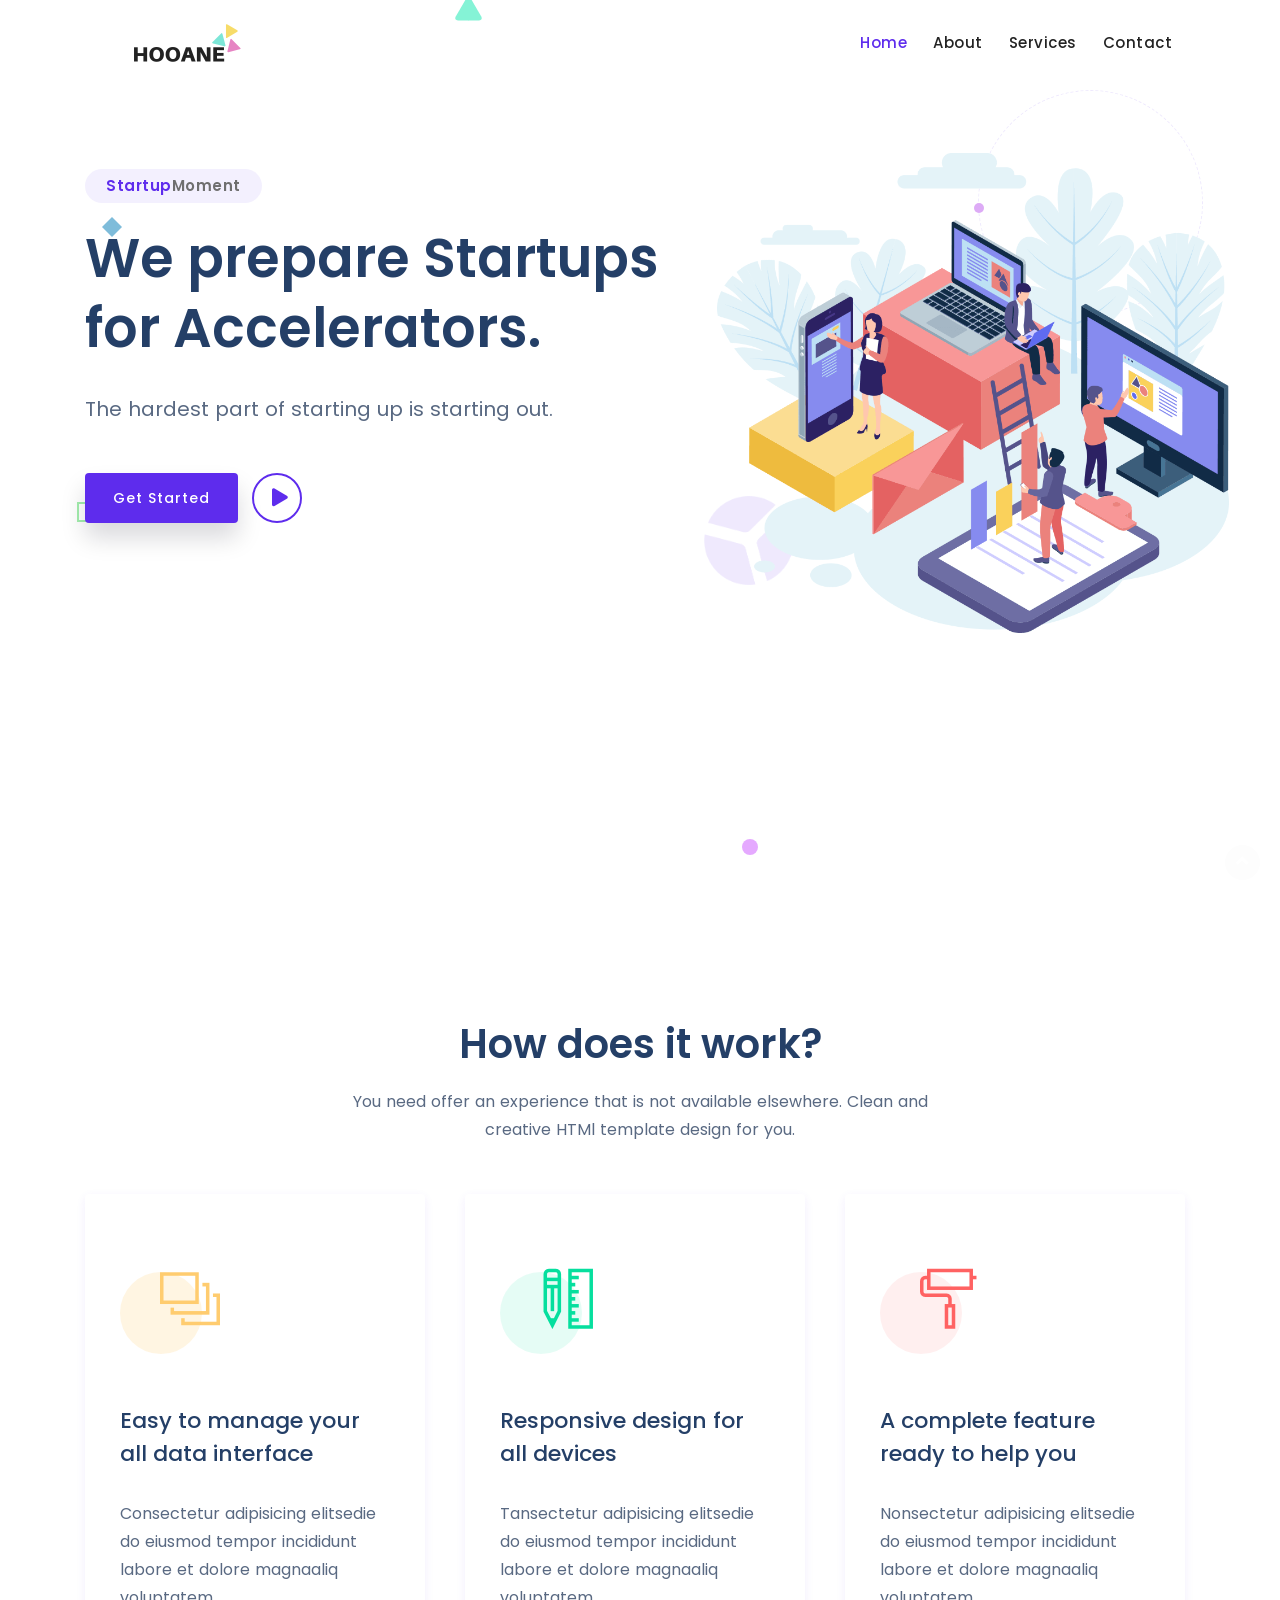
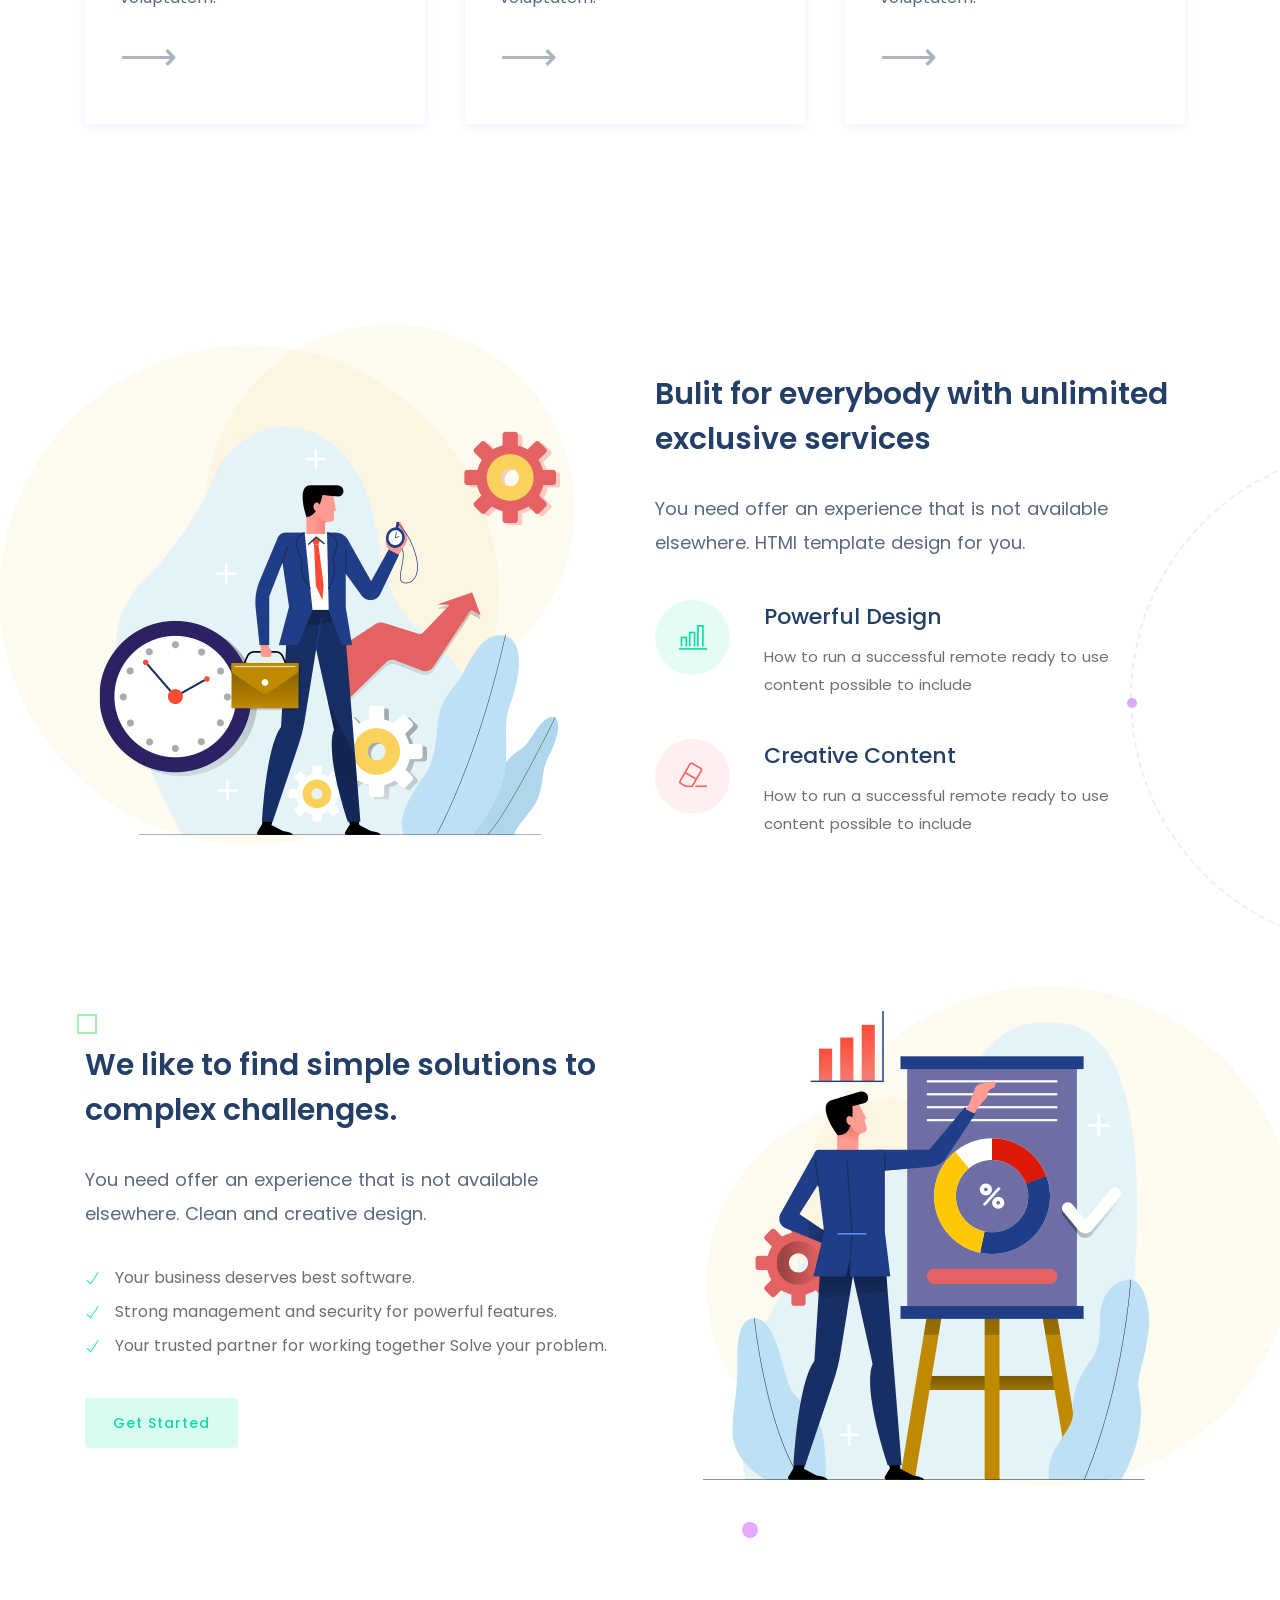
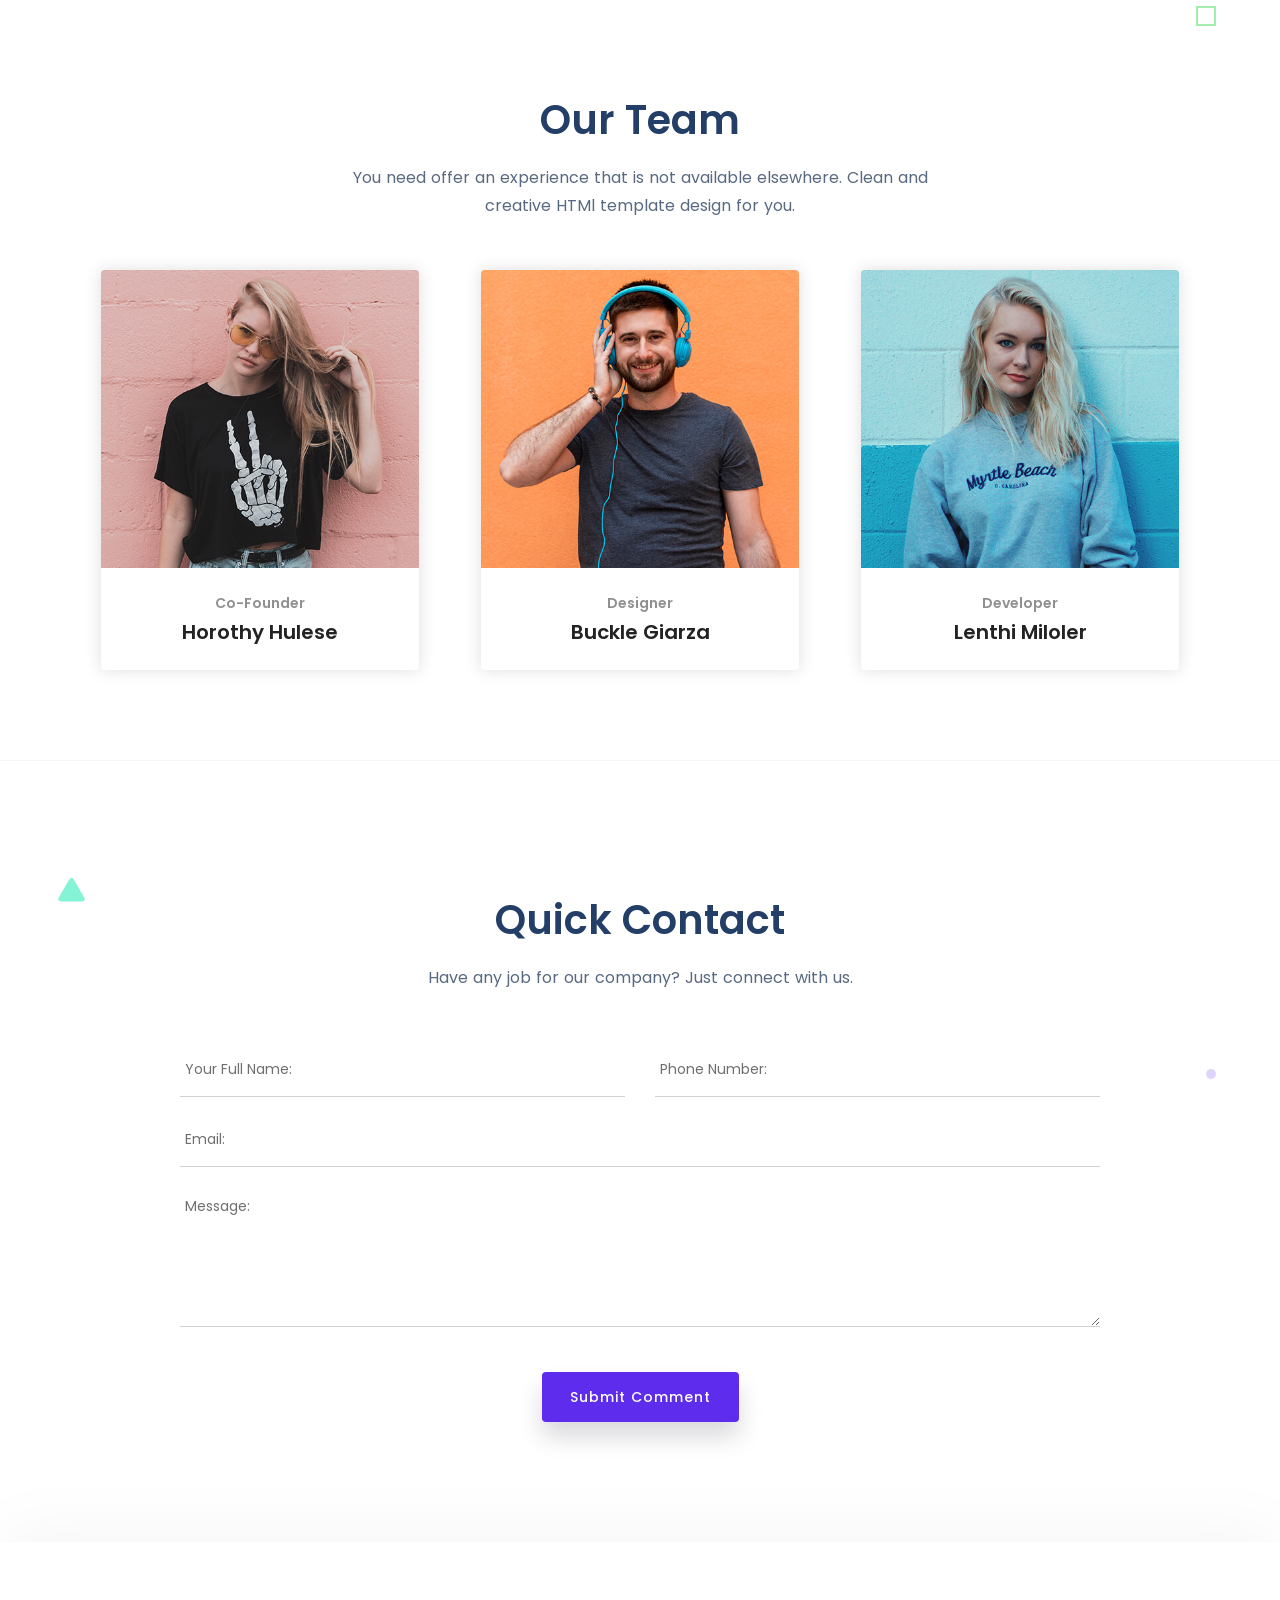
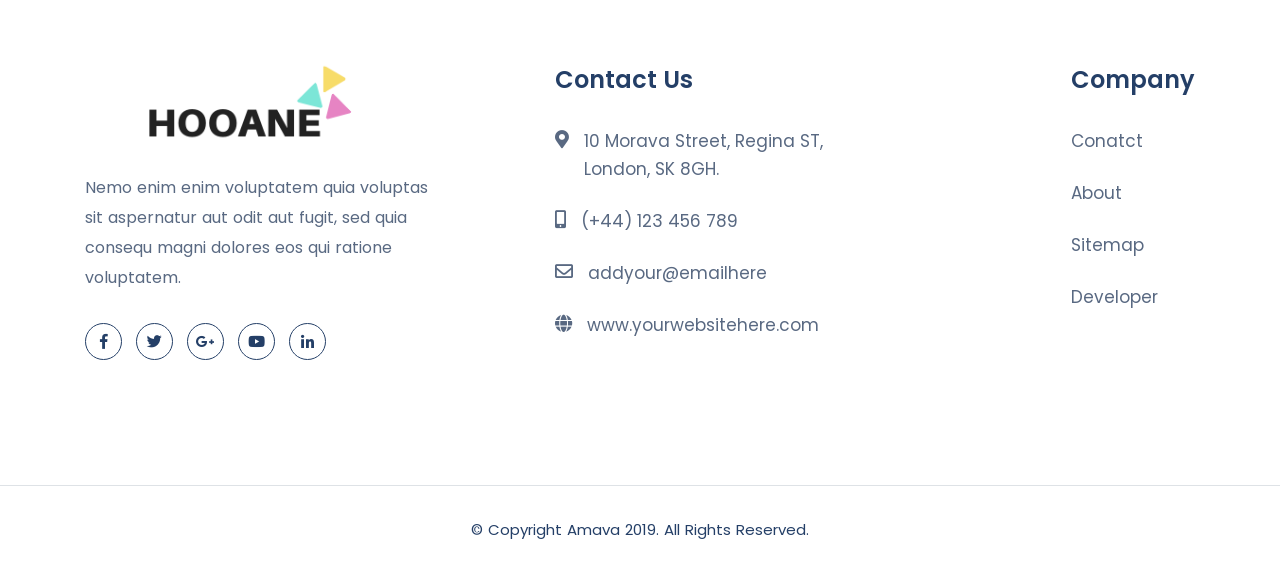
==== index.html @ aad889b9 "." ====
<!DOCTYPE html>
<html lang="en">


<!-- Mirrored from www.chitrakootweb.com/template/amava/demo-5.html by HTTrack Website Copier/3.x [XR&CO'2014], Mon, 16 Mar 2020 15:23:24 GMT -->

<head>

    <!-- metas -->
    <meta charset="utf-8">
    <meta name="author" content="Chitrakoot Web" />
    <meta http-equiv="X-UA-Compatible" content="IE=edge" />
    <meta name="viewport" content="width=device-width, initial-scale=1.0, maximum-scale=1.0, user-scalable=no">
    <meta name="keywords" content="HTML5 Template Amava" />
    <meta name="description" content="Amava - Startup Agency and SasS Business Template" />

    <!-- title  -->
    <title>Hooane - Startup Agency</title>

    <!-- favicon -->
    <link rel="shortcut icon" href="img/logos/favicon.png" />
    <link rel="apple-touch-icon" href="img/logos/apple-touch-icon-57x57.png" />
    <link rel="apple-touch-icon" sizes="72x72" href="img/logos/apple-touch-icon-72x72.png" />
    <link rel="apple-touch-icon" sizes="114x114" href="img/logos/apple-touch-icon-114x114.png" />

    <!-- plugins -->
    <link rel="stylesheet" href="css/plugins.css" />

    <!-- search css -->
    <link rel="stylesheet" href="search/search.css" />

    <!-- switcher css -->
    <link href="css/switcher.css" rel="stylesheet">

    <!-- core style css -->
    <link href="css/styles-3.css" rel="stylesheet" id="colors" />

</head>

<body>

    <!-- start page loading -->
    <div id="preloader">
        <div class="row loader">
            <div class="loader-icon"></div>
        </div>
    </div>
    <!-- end page loading -->

    <!-- start main-wrapper section -->
    <div class="main-wrapper">

        <!-- start header -->
        <header class="header onepage-header dark" data-scroll-index="0">

            <div class="container">

                <div class="menu_area alt-font">

                    <!-- start navbar -->
                    <nav class="navbar navbar-expand-lg no-padding">

                        <div class="container sm-position-relative">

                            <div class="navbar-header navbar-header-custom">
                                <!-- start logo -->
                                <a href="javascript:void(0)" data-scroll-nav="0" class="navbar-brand dark-logo"><img
                                        id="logo" src="img/logos/logo-dark.png" alt="logo"></a>
                                <!-- end logo -->
                            </div>

                            <div class="navbar-toggler"></div>

                            <ul class="navbar-nav ml-auto" id="nav">
                                <li class="nav-item">
                                    <a class="nav-link active" href="javascript:void(0);" data-scroll-nav="0">Home</a>
                                </li>
                                <li class="nav-item">
                                    <a class="nav-link" href="javascript:void(0);" data-scroll-nav="1">About</a>
                                </li>
                                <li class="nav-item">
                                    <a class="nav-link" href="javascript:void(0);" data-scroll-nav="2">Services</a>
                                </li>

                                <li class="nav-item">
                                    <a class="nav-link" href="javascript:void(0);" data-scroll-nav="6">Contact</a>
                                </li>
                            </ul>

                        </div>

                    </nav>
                    <!-- end navbar  -->
                </div>

            </div>

        </header>
        <!-- end header -->

        <!-- start main banner area -->
        <div class="theme-banner full-screen" data-scroll-index="0">

            <div class="triangle-shape"></div>
            <div class="square-shape"></div>
            <div class="square-shape-two"></div>
            <div class="round-shape-one"></div>
            <div class="shape-five"></div>

            <!-- start right image banner -->
            <div class="banner-wrapper-position">

                <img src="img/banner/banner-01.png" alt="" class="screen-one">
                <img src="img/banner/shape-2.png" alt="" class="shape-three">

            </div>
            <!-- end right image banner -->

            <div class="container">

                <div class="row">

                    <!-- start left banner text -->
                    <div class="col-lg-7 col-md-12 sm-margin-70px-bottom xs-margin-10px-bottom">
                        <div class="header-text sm-width-90 xs-width-95">

                            <div class="banner-wrapper">
                                <div class="slogan wow fadeInUp" data-wow-delay=".1s"><span>Startup</span>Moment
                                </div>
                                <h1 class="main-title text-color-md-blue wow fadeInUp" data-wow-delay=".3s">We prepare
                                    Startups for Accelerators.</h1>
                                <p class="sub-title width-80 xs-width-90 wow fadeInUp text-color-light-blue"
                                    data-wow-delay=".5s">The hardest part of starting up is starting out.</p>
                                <div class="wow fadeInUp story-video" data-wow-delay=".7s">
                                    <a href="javascript:void(0)"
                                        class="butn style-one fill margin-10px-right vertical-align-middle">Get
                                        Started</a>
                                    <a href="video/down-time.mp4" class="btn-play video vertical-align-middle"><i
                                            class="fa fa-play"></i></a></div>
                            </div>

                        </div>
                    </div>
                    <!-- end banner text -->

                </div>

            </div>

        </div>
        <!-- end main banner area -->

        <!-- start about service section -->
        <section class="lg" data-scroll-index="1">
            <div class="container">
                <div class="section-heading3 wow fadeIn" data-wow-delay=".4s">
                    <h3 class="text-color-md-blue">How does it work?</h3>
                    <p class="width-55 sm-width-75 xs-width-95 center-col text-color-light-blue">You need offer an
                        experience that is not available elsewhere. Clean and creative HTMl template design for you.</p>
                </div>

                <div class="row">
                    <div class="col-lg-4 col-md-12 sm-margin-30px-bottom">
                        <div class="features-block4 wow fadeInUp" data-wow-delay=".2s">
                            <div class="title-box">
                                <i class="ti-layers-alt text-yellow"></i>
                                <div class="box-circle bg-yellow"></div>
                            </div>
                            <h5 class="text-color-md-blue">Easy to manage your all data interface</h5>
                            <p
                                class="margin-30px-bottom sm-margin-25px-bottom sm-width-90 xs-width-100 text-color-light-blue">
                                Consectetur adipisicing elitsedie do eiusmod tempor incididunt labore et dolore
                                magnaaliq voluptatem.</p>
                            <a href="javascript:void(0)"><span
                                    class="icon text-color-light-blue opacity5">&#10230;</span></a>
                        </div>
                    </div>

                    <div class="col-lg-4 col-md-12 sm-margin-30px-bottom">
                        <div class="features-block4 wow fadeInUp" data-wow-delay=".4s">
                            <div class="title-box">
                                <i class="ti-ruler-pencil text-green"></i>
                                <div class="box-circle bg-green"></div>
                            </div>
                            <h5 class="text-color-md-blue">Responsive design for all devices</h5>
                            <p
                                class="margin-30px-bottom sm-margin-25px-bottom sm-width-90 xs-width-100 text-color-light-blue">
                                Tansectetur adipisicing elitsedie do eiusmod tempor incididunt labore et dolore
                                magnaaliq voluptatem.</p>
                            <a href="javascript:void(0)"><span
                                    class="icon text-color-light-blue opacity5">&#10230;</span></a>
                        </div>
                    </div>

                    <div class="col-lg-4 col-md-12">
                        <div class="features-block4 wow fadeInUp" data-wow-delay=".6s">
                            <div class="title-box">
                                <i class="ti-paint-roller text-orange"></i>
                                <div class="box-circle bg-orange"></div>
                            </div>
                            <h5 class="text-color-md-blue">A complete feature ready to help you</h5>
                            <p
                                class="margin-30px-bottom sm-margin-25px-bottom sm-width-90 xs-width-100 text-color-light-blue">
                                Nonsectetur adipisicing elitsedie do eiusmod tempor incididunt labore et dolore
                                magnaaliq voluptatem.</p>
                            <a href="javascript:void(0)"><span
                                    class="icon text-color-light-blue opacity5">&#10230;</span></a>
                        </div>
                    </div>
                </div>

            </div>
        </section>
        <!-- end about service section -->

        <!-- start service section -->
        <section class="service-bg lg position-relative" data-scroll-index="2">
            <div class="square-shape-two"></div>
            <div class="round-shape-two"></div>
            <div class="rotate-3d">
                <div class="shape-five"></div>
            </div>

            <div class="container">
                <div class="row align-items-center margin-100px-bottom sm-margin-70px-bottom">

                    <div class="col-lg-6 col-md-12 wow fadeInLeft sm-margin-50px-bottom" data-wow-delay=".2s">

                        <div class="padding-50px-right sm-no-padding-right">

                            <div class="feature-img">
                                <div class="circle"></div>
                                <div class="circle two"></div>
                                <img src="img/content/feature-02.png" alt="" class="screen-one">
                            </div>

                        </div>

                    </div>

                    <div class="col-lg-6 col-md-12 wow fadeInRight" data-wow-delay=".2s">

                        <h4 class="margin-30px-bottom sm-margin-20px-bottom text-color-md-blue">Bulit for everybody with
                            unlimited exclusive services</h4>
                        <p class="margin-40px-bottom sm-margin-30px-bottom small-title text-color-light-blue">You need
                            offer an experience that is not available elsewhere. HTMl template design for you.</p>
                        <ul class="list-style5 no-margin-bottom">
                            <li>
                                <span class="icon-circle green">
                                    <i class="ti-bar-chart"></i>
                                </span>
                                <div class="short-desc">
                                    <h6 class="text-color-md-blue">Powerful Design</h6>
                                    <p>How to run a successful remote ready to use content possible to include</p>
                                </div>
                            </li>
                            <li>
                                <span class="icon-circle orange">
                                    <i class="ti-eraser"></i>
                                </span>
                                <div class="short-desc">
                                    <h6 class="text-color-md-blue">Creative Content</h6>
                                    <p>How to run a successful remote ready to use content possible to include</p>
                                </div>
                            </li>
                        </ul>

                    </div>

                </div>

                <div class="padding-30px-tb md-padding-20px-tb"></div>

                <div class="row align-items-center">

                    <div class="col-lg-6 col-md-12 order-2 order-lg-1 wow fadeInLeft" data-wow-delay=".2s">

                        <h4 class="margin-30px-bottom sm-margin-20px-bottom text-color-md-blue">We like to find simple
                            solutions to complex challenges.</h4>
                        <p class="margin-30px-bottom sm-margin-20px-bottom small-title text-color-light-blue">You need
                            offer an experience that is not available elsewhere. Clean and creative design.</p>
                        <ul class="list-style6 margin-35px-bottom">
                            <li>Your business deserves best software.</li>
                            <li>Strong management and security for powerful features.</li>
                            <li>Your trusted partner for working together Solve your problem.</li>
                        </ul>

                        <a href="javascript:void(0)" class="butn style-one green">Get Started</a>

                    </div>

                    <div class="col-lg-6 col-md-12 order-1 order-lg-2 sm-margin-50px-bottom wow fadeInRight"
                        data-wow-delay=".2s">

                        <div class="padding-50px-left sm-no-padding-left">

                            <div class="feature-img right-align">
                                <div class="circle"></div>
                                <div class="circle two"></div>
                                <img src="img/content/feature-01.png" alt="" class="screen-one">
                            </div>

                        </div>

                    </div>

                </div>

            </div>
        </section>
        <!-- end service section -->

        <!-- start pricing table -->

        <!-- end pricing table -->

        <!-- start team section -->
        <section class="position-relative">

            <div class="square-shape-two right-align top-align"></div>

            <div class="container">

                <div class="section-heading3 wow fadeIn" data-wow-delay=".4s">
                    <h3 class="text-color-md-blue">Our Team</h3>
                    <p class="width-55 sm-width-75 xs-width-95 center-col text-color-light-blue">You need offer an
                        experience that is not available elsewhere. Clean and creative HTMl template design for you.</p>
                </div>

                <div class="row">
                    <div class="text-center col-md-4 xs-margin-25px-bottom">
                        <div class="team-block mx-3 sm-no-margin">

                            <div class="team-img">
                                <img src="img/team/01.jpg" alt="">
                            </div>
                            <div class="team-icons clearfix">
                                <a href="#"><i class="fab fa-twitter"></i></a>
                                <a href="#"><i class="fab fa-facebook-f"></i></a>
                            </div>

                            <div class="padding-25px-tb sm-padding-20px-tb text-center">
                                <h6 class="margin-5px-bottom font-size14 opacity5">Co-Founder</h6>
                                <h5 class="no-margin-bottom font-size20 md-font-size18 sm-font-size16">Horothy Hulese
                                </h5>
                            </div>
                        </div>
                    </div>
                    <div class="text-center col-md-4 xs-margin-25px-bottom">
                        <div class="team-block mx-3 sm-no-margin">

                            <div class="team-img">
                                <img src="img/team/02.jpg" alt="">
                            </div>
                            <div class="team-icons clearfix">
                                <a href="#"><i class="fab fa-twitter"></i></a>
                                <a href="#"><i class="fab fa-facebook-f"></i></a>
                            </div>

                            <div class="padding-25px-tb sm-padding-20px-tb text-center">
                                <h6 class="margin-5px-bottom font-size14 opacity5">Designer</h6>
                                <h5 class="no-margin-bottom font-size20 md-font-size18 sm-font-size16">Buckle Giarza
                                </h5>
                            </div>
                        </div>
                    </div>
                    <div class="text-center col-md-4">
                        <div class="team-block mx-3 sm-no-margin">

                            <div class="team-img">
                                <img src="img/team/03.jpg" alt="">
                            </div>
                            <div class="team-icons clearfix">
                                <a href="#"><i class="fab fa-twitter"></i></a>
                                <a href="#"><i class="fab fa-facebook-f"></i></a>
                            </div>

                            <div class="padding-25px-tb sm-padding-20px-tb text-center">
                                <h6 class="margin-5px-bottom font-size14 opacity5">Developer</h6>
                                <h5 class="no-margin-bottom font-size20 md-font-size18 sm-font-size16">Lenthi Miloler
                                </h5>
                            </div>
                        </div>
                    </div>
                </div>
            </div>
        </section>
        <!-- end team section -->

        <!-- start testmonials section -->

        <!-- end testmonials section -->

        <!-- start blog section -->

        <!-- end blog section -->

        <!-- start contact form -->
        <section class="lg border-top border-color-light-gray position-relative" data-scroll-index="6">

            <div class="shape-six right-align"></div>

            <div class="triangle-shape left-align"></div>

            <div class="container">

                <div class="section-heading3 wow fadeIn" data-wow-delay=".4s">
                    <h3 class="text-color-md-blue">Quick Contact</h3>
                    <p class="width-55 sm-width-75 xs-width-95 center-col text-color-light-blue">Have any job for our
                        company? Just connect with us.</p>
                </div>

                <div class="row wow fadeIn" data-wow-delay=".4s">

                    <div class="col-lg-10 center-col">

                        <form class="rd-mailform quick-contact" enctype="multipart/form-data"
                            data-form-output="form-output-global" data-form-type="contact" method="post"
                            action="https://www.chitrakootweb.com/template/amava/bat/rd-mailform.php">
                            <div class="row">
                                <div class="col-md-6">
                                    <div class="form-wrap">
                                        <input class="form-input" type="text" name="first_name"
                                            placeholder="Your Full Name:" data-constraints="@Required">
                                    </div>
                                </div>
                                <div class="col-md-6">
                                    <div class="form-wrap">
                                        <input class="form-input" type="text" name="phone" placeholder="Phone Number:">
                                    </div>
                                </div>
                                <div class="col-md-12">
                                    <div class="form-wrap">
                                        <input class="form-input" type="text" name="email" placeholder="Email:"
                                            data-constraints="@Required @Email">

                                    </div>
                                </div>
                                <div class="col-md-12">
                                    <div class="form-wrap">
                                        <textarea class="form-input" name="message" rows="5" id="message"
                                            placeholder="Message:" data-constraints="@Required"></textarea>
                                    </div>
                                </div>

                                <div class="col-md-12 margin-30px-top xs-margin-20px-top text-center">
                                    <button type="submit" class="butn style-one fill">Submit Comment</button>
                                    <div class="snackbars" id="form-output-global"></div>
                                </div>
                            </div>
                        </form>

                    </div>

                </div>
            </div>
        </section>
        <!-- end contact form -->

        <!-- start footer section -->
        <footer class="bg-transparent position-relative no-padding footer-style2">
            <div class="container">
                <div class="row">

                    <div class="col-lg-4 sm-margin-40px-bottom xs-margin-30px-bottom">

                        <img alt="footer-logo" src="img/logos/logo-footer-small.png">
                        <p class="margin-30px-top text-color-light-blue font-size16 line-height-30">Nemo enim enim
                            voluptatem quia voluptas sit aspernatur aut odit aut fugit, sed quia consequ magni dolores
                            eos qui ratione voluptatem.</p>
                        <div class="margin-30px-top sm-margin-20px-top footer-social-icons1">
                            <ul>
                                <li><a href="javascript:void(0)"><i class="fab fa-facebook-f"></i></a></li>
                                <li><a href="javascript:void(0)"><i class="fab fa-twitter"></i></a></li>
                                <li><a href="javascript:void(0)"><i class="fab fa-google-plus-g"></i></a></li>
                                <li><a href="javascript:void(0)"><i class="fab fa-youtube"></i></a></li>
                                <li><a href="javascript:void(0)"><i class="fab fa-linkedin-in"></i></a></li>
                            </ul>
                        </div>

                    </div>

                    <div class="col-lg-5 col-md-6 xs-margin-30px-bottom">
                        <div class="margin-90px-left sm-no-margin-left">
                            <h4 class="footer-title-style3 text-color-md-blue">Contact Us</h4>
                            <ul class="footer-list1">
                                <li>
                                    <span class="d-inline-block vertical-align-top font-size18"><i
                                            class="fas fa-map-marker-alt"></i></span>
                                    <span class="d-inline-block width-85 vertical-align-top padding-10px-left">10 Morava
                                        Street, Regina ST, London, SK 8GH.</span>
                                </li>
                                <li>
                                    <span class="d-inline-block vertical-align-top font-size18"><i
                                            class="fas fa-mobile-alt"></i></span>
                                    <span class="d-inline-block width-85 vertical-align-top padding-10px-left">(+44) 123
                                        456 789</span>
                                </li>
                                <li>
                                    <span class="d-inline-block vertical-align-top font-size18"><i
                                            class="far fa-envelope"></i></span>
                                    <span
                                        class="d-inline-block width-85 vertical-align-top padding-10px-left">addyour@emailhere</span>
                                </li>
                                <li>
                                    <span class="d-inline-block vertical-align-top font-size18"><i
                                            class="fas fa-globe"></i></span>
                                    <span
                                        class="d-inline-block width-85 vertical-align-top padding-10px-left">www.yourwebsitehere.com</span>
                                </li>
                            </ul>
                        </div>
                    </div>

                    <div class="col-lg-3 col-md-6">
                        <div class="float-right sm-float-left">
                            <h4 class="footer-title-style3 text-color-md-blue">Company</h4>
                            <ul class="footer-list1">
                                <li><a href="javascript:void(0)">Conatct</a></li>
                                <li><a href="javascript:void(0)">About</a></li>
                                <li><a href="javascript:void(0)">Sitemap</a></li>
                                <li><a href="javascript:void(0)">Developer</a></li>
                            </ul>
                        </div>
                    </div>
                </div>

            </div>
            <div class="padding-30px-tb sm-padding-20px-tb text-center xs-font-size13 border-top">
                <div class="container">
                    <div class="row">
                        <div class="col-md-12 xs-margin-5px-bottom">
                            <p class="text-color-md-blue">&copy; Copyright Amava 2019. All Rights Reserved.</p>
                        </div>
                    </div>
                </div>
            </div>
        </footer>
        <!-- end footer section -->

    </div>
    <!-- end main-wrapper section -->

    <!-- start switcher section -->

    <!-- end switcher section -->

    <!-- start scroll to top -->
    <a href="javascript:void(0)" class="scroll-to-top"><i class="fas fa-angle-up" aria-hidden="true"></i></a>
    <!-- end scroll to top -->

    <!-- all js include start -->

    <!-- core.min js -->
    <script src="js/core.min.js"></script>

    <!-- Serch -->
    <script src="search/search.js"></script>

    <!-- custom scripts -->
    <script src="js/main.js"></script>

    <!-- contact form scripts -->
    <script src="js/mailform/jquery.form.min.js"></script>
    <script src="js/mailform/jquery.rd-mailform.min.c.js"></script>

    <!-- all js include end -->

</body>


<!-- Mirrored from www.chitrakootweb.com/template/amava/demo-5.html by HTTrack Website Copier/3.x [XR&CO'2014], Mon, 16 Mar 2020 15:23:27 GMT -->

</html>
---- css/plugins.css ----
/*-----------------------------------------------------------------------------------

    Theme Name: Amava - Startup Agency and SasS Business Template
    Description: Startup Agency and SasS Business Template
    Author: Chitrakoot Web
    Version: 2.1

-----------------------------------------------------------------------------------*/

/* ----------------------------------------------------------------
			[ All CSS Plugins & Default Classes File ]
-----------------------------------------------------------------*/

/* == bootstrap == */
@import url("plugins/bootstrap.min.css");

/* == animate Headline == */
@import url("plugins/animate.css");

/* == fontawesome icon font == */
@import url("plugins/fontawesome-all.min.css");

/* == themify font == */
@import url("plugins/themify-icons.css");

/* == magnific-popup == */
@import url("plugins/magnific-popup.css");

/* == owl.carousel == */
@import url("plugins/owl.carousel.css");

/* == default classes == */
@import url("plugins/default.css");

/* == navigation == */
@import url("plugins/nav-menu.css");

/* == contact form classes == */
@import url("plugins/mailform.css");
---- css/switcher.css ----
/* ===================================
    Mainwrapper
====================================== */

.main-wrapper{ background:#ffffff none repeat scroll 0 0; margin:0 auto; overflow-x:hidden; position:relative; z-index:1; }
.main-wrapper.wrapper-boxed{ background-color:#ffffff; box-shadow:0 0 10px rgba(0, 0, 0, 0.3); margin:0 auto; max-width:1200px; overflow-x:hidden; position:relative; width:100%; z-index:1; }

/* ===================================
    Background Pattern
====================================== */

.bg1{ background:url(../img/pattern/pattren1.jpg) repeat; }
.bg2{ background:url(../img/pattern/pattren2.jpg) repeat; }
.bg3{ background:url(../img/pattern/pattren3.jpg) repeat; }
.bg4{ background:url(../img/pattern/pattren4.jpg) repeat; }
.bg5{ background:url(../img/pattern/pattren5.jpg) repeat; }

/* ===================================
    Switcher
====================================== */

#style-switcher{ left:-268px; position:fixed; top:16%; padding:25px 20px; width:268px; z-index:9999; background:#fff; border-radius:0 0 3px; box-shadow:0px 5px 30px 0 rgba(0, 0, 0, 0.2); -webkit-transition-duration:.7s; transition-duration:.7s; }
#style-switcher > div{ float:left; width:100%; margin-bottom:16px; }
#style-switcher > div:last-child{ margin-bottom:0; }
#style-switcher h2{ color:#232323; font-size:12px; margin:0 0 5px 0; text-align:left; line-height:normal; text-transform:uppercase; }
#style-switcher ul{ margin:0 0 0 -7px; padding:0; }
#style-switcher.active{ left:0px; }
#style-switcher .switcher-setting{ background:#232323; border-radius:0px 3px 3px 0px; display:block; height:40px; position:absolute; right:-40px; top:0; width:40px; }
#style-switcher .switcher-setting i{ color:#fff; font-size:19px; left:12px; position:absolute; top:10px; }

/* ===================================
    Layout btn
====================================== */
.layout-btn li{ float:left; padding:0 0 0 7px; width:50%; }
.layout-btn a span{ background-color:#2a2a2a; color:#ffffff; float:left; padding:6px 10px; text-align:center; transition:all 0.4s ease-in-out 0s; width:100%; }
.layout-btn a span:hover{ opacity:0.7; }

/* ===================================
    Pattren
====================================== */

.pattren li{ float:left; height:35px; padding:0 0 0 5px; width:35px; }
.pattren li a{ border:1px solid #d5d5d5; float:left; width:100%; }

/* ===================================
    Colors and styles
====================================== */

#style-switcher .colors { margin-top: -8px; }
.colors{ padding-left:7px; }
.colors{ list-style:none; margin:0px 0px 10px 0px; overflow:hidden; }
.colors li{ float:left; margin-top:8px; padding-left:8px; text-align:center; }
.colors li a{ cursor:pointer; display:block; height:30px; width:30px; }
.style1{ background: -moz-linear-gradient(45deg, #292dc2 0%, #0084e9 100%); /* ff3.6+ */
background: -webkit-gradient(linear, left bottom, right top, color-stop(0%, #292dc2), color-stop(100%, #0084e9)); /* safari4+,chrome */
background: -webkit-linear-gradient(45deg, #292dc2 0%, #0084e9 100%); /* safari5.1+,chrome10+ */
background: -o-linear-gradient(45deg, #292dc2 0%, #0084e9 100%); /* opera 11.10+ */
background: -ms-linear-gradient(45deg, #292dc2 0%, #0084e9 100%); /* ie10+ */
background: linear-gradient(45deg, #292dc2 0%, #0084e9 100%); /* w3c */
filter: progid:DXImageTransform.Microsoft.gradient( startColorstr='#0084e9', endColorstr='#292dc2',GradientType=1 ); /* ie6-9 */ }
.style2{ background: -moz-linear-gradient(45deg, #1767e4 0%, #12c7f2 100%); /* ff3.6+ */
background: -webkit-gradient(linear, left bottom, right top, color-stop(0%, #1767e4), color-stop(100%, #12c7f2)); /* safari4+,chrome */
background: -webkit-linear-gradient(45deg, #1767e4 0%, #12c7f2 100%); /* safari5.1+,chrome10+ */
background: -o-linear-gradient(45deg, #1767e4 0%, #12c7f2 100%); /* opera 11.10+ */
background: -ms-linear-gradient(45deg, #1767e4 0%, #12c7f2 100%); /* ie10+ */
background: linear-gradient(45deg, #1767e4 0%, #12c7f2 100%); /* w3c */
filter: progid:DXImageTransform.Microsoft.gradient( startColorstr='#12c7f2', endColorstr='#1767e4',GradientType=1 ); /* ie6-9 */ }
.style3{ background: -moz-linear-gradient(45deg, #5e2ced 0%, #a485fd 100%); /* ff3.6+ */
background: -webkit-gradient(linear, left bottom, right top, color-stop(0%, #5e2ced), color-stop(100%, #a485fd)); /* safari4+,chrome */
background: -webkit-linear-gradient(45deg, #5e2ced 0%, #a485fd 100%); /* safari5.1+,chrome10+ */
background: -o-linear-gradient(45deg, #5e2ced 0%, #a485fd 100%); /* opera 11.10+ */
background: -ms-linear-gradient(45deg, #5e2ced 0%, #a485fd 100%); /* ie10+ */
background: linear-gradient(45deg, #5e2ced 0%, #a485fd 100%); /* w3c */
filter: progid:DXImageTransform.Microsoft.gradient( startColorstr='#a485fd', endColorstr='#5e2ced',GradientType=1 ); /* ie6-9 */ }
.style4{ background: -moz-linear-gradient(45deg, #3f2aa7 0%, #5532bd 100%); /* ff3.6+ */
background: -webkit-gradient(linear, left bottom, right top, color-stop(0%, #3f2aa7), color-stop(100%, #5532bd)); /* safari4+,chrome */
background: -webkit-linear-gradient(45deg, #3f2aa7 0%, #5532bd 100%); /* safari5.1+,chrome10+ */
background: -o-linear-gradient(45deg, #3f2aa7 0%, #5532bd 100%); /* opera 11.10+ */
background: -ms-linear-gradient(45deg, #3f2aa7 0%, #5532bd 100%); /* ie10+ */
background: linear-gradient(45deg, #3f2aa7 0%, #5532bd 100%); /* w3c */
filter: progid:DXImageTransform.Microsoft.gradient( startColorstr='#5532bd', endColorstr='#3f2aa7',GradientType=1 ); /* ie6-9 */ }

/* ===================================
    Choose Demo
====================================== */

.choose-demo .demo-btn li { display: inline-block; padding-left: 5px; width: 75px; margin-bottom: 10px;}
.choose-demo .demo-btn a { border: 1px solid rgba(0,0,0,0.1); padding: 1px; text-align: center; text-transform: uppercase; color: #fff; font-size: 12px; display: inline-block; }
.choose-demo .demo-btn a:hover { border-color: rgba(0,0,0,0.3); }
---- css/styles-3.css ----
#preloader{position:fixed;left:0;top:0;z-index:999999;width:100%;height:100%;overflow:visible;background:#fff;display:table;text-align:center}.loader{display:table-cell;vertical-align:middle;position:relative;width:200px;height:200px}.loader-icon{width:80px;height:80px;border:5px solid #5e2ced;border-right-color:#eee;border-radius:50%;position:relative;animation:loader-rotate 1s linear infinite;margin:0 auto}@keyframes loader-rotate{0%{transform:rotate(0)}100%{transform:rotate(360deg)}}a:hover,a:active{color:#5e2ced;text-decoration:none}.bg-theme,.theme-overlay[data-overlay-dark]:before{background:#5e2ced;background:-webkit-linear-gradient(-45deg, #5e2ced, #a485fd);background:-moz-linear-gradient(-45deg, #5e2ced, #a485fd);background:-o-linear-gradient(-45deg, #5e2ced, #a485fd);background:linear-gradient(-45deg, #5e2ced, #a485fd)}.theme-overlay-180[data-overlay-dark]:before{background:#5e2ced;background:-webkit-linear-gradient(180deg, #5e2ced, #a485fd);background:-moz-linear-gradient(180deg, #5e2ced, #a485fd);background:-o-linear-gradient(180deg, #5e2ced, #a485fd);background:linear-gradient(180deg, #5e2ced, #a485fd)}.theme-overlay-90[data-overlay-dark]:before{background:#5e2ced;background:-webkit-linear-gradient(90deg, #5e2ced, #a485fd);background:-moz-linear-gradient(90deg, #5e2ced, #a485fd);background:-o-linear-gradient(90deg, #5e2ced, #a485fd);background:linear-gradient(90deg, #5e2ced, #a485fd)}.bg-theme-90{background:#5e2ced;background:-webkit-linear-gradient(90deg, #5e2ced, #a485fd);background:-moz-linear-gradient(90deg, #5e2ced, #a485fd);background:-o-linear-gradient(90deg, #5e2ced, #a485fd);background:linear-gradient(90deg, #5e2ced, #a485fd)}.bg-theme-solid,.theme-overlay-solid[data-overlay-dark]:before{background:#5e2ced}.bg-theme-lighter{background:rgba(94,44,237,0.15)}.bg-theme-light{background:#f5fafe}.text-yellow{color:#ffcc6f}.text-green{color:#06df9e}.text-orange{color:#ff6262}.text-blue{color:#15b2ec}.text-color-md-blue{color:#243f67}.text-color-light-blue{color:#596982}.bg-yellow{background:rgba(255,204,111,0.2)}.bg-green{background:rgba(6,223,158,0.1)}.bg-orange{background:rgba(255,98,98,0.1)}.bg-blue{background:rgba(21,178,236,0.1)}.separator-dashed-line-horrizontal-full{border-bottom:1px dashed #cee1f8 !important}.text-theme-color{color:#5e2ced}.text-content-big p{font-weight:400;line-height:200%;margin-bottom:25px;font-size:15px}.service-icon{height:50px;width:50px;line-height:52px;border-radius:50px;display:inline-block;text-align:center;vertical-align:middle;margin-right:15px;color:#5e2ced;font-size:22px;transition:all 0.3s ease 0s;background:rgba(94,44,237,0.15)}.hover-icon:hover .service-icon{background:#5e2ced;background:-webkit-linear-gradient(-45deg, #5e2ced, #a485fd);background:-moz-linear-gradient(-45deg, #5e2ced, #a485fd);background:-o-linear-gradient(-45deg, #5e2ced, #a485fd);background:linear-gradient(-45deg, #5e2ced, #a485fd);color:#fff;transition:all 0.3s ease 0s}.img-effect{transition-duration:.3s;transition-property:transform;transition-timing-function:ease-out}.img-effect:hover{transform:translateY(-8px)}.shadow-primary{-webkit-box-shadow:0 20px 40px rgba(0,0,0,0.2);-moz-box-shadow:0 20px 40px rgba(0,0,0,0.2);-o-box-shadow:0 20px 40px rgba(0,0,0,0.2);box-shadow:0 20px 40px rgba(0,0,0,0.2)}.line-through{text-decoration:line-through}.cursor-pointer{cursor:pointer}.height-100vh{height:100vh}.overflow-y-visible{overflow-y:visible !important}.small-title{font-size:18px;line-height:34px}.inner-title{font-size:16px;line-height:34px}.story-video{height:100%}.min-height-auto{min-height:auto}input[type=checkbox],input[type=radio]{width:auto;margin-right:10px}.form-wrap{margin-bottom:15px}input,textarea,select,.form-input{min-height:55px;color:#6f6f6f;margin-bottom:0}.title-box{position:relative;padding:20px 0;font-size:60px;line-height:1;width:100px;text-align:right}.box-circle{left:0;bottom:0;width:1.37em;height:1.37em;position:absolute;border-radius:50%;-webkit-transition:all 0.8s ease-in-out;-moz-transition:all 0.8s ease-in-out;-o-transition:all 0.8s ease-in-out;-ms-transition:all 0.8s ease-in-out;transition:all 0.8s ease-in-out}@media screen and (min-width: 1400px){.container.lg-container{max-width:80%}}@media screen and (max-width: 991px){.title-box{font-size:54px;width:95px}}@media screen and (max-width: 767px){.inner-title{font-size:15px;line-height:30px}.small-title{font-size:16px;line-height:30px}}@media screen and (max-width: 575px){.title-box{font-size:48px;width:85px}.mobile-margin-15px-bottom{margin-bottom:15px !important}.mobile-margin-20px-bottom{margin-bottom:20px !important}.mobile-margin-25px-bottom{margin-bottom:25px !important}.mobile-margin-40px-bottom{margin-bottom:40px !important}.mobile-padding-15px-bottom{padding-bottom:15px !important}.mobile-padding-20px-bottom{padding-bottom:20px !important}.mobile-padding-25px-bottom{padding-bottom:25px !important}.mobile-padding-50px-bottom{padding-bottom:50px !important}.mobile-display-none{display:none}.mobile-no-margin-right{margin-right:0 !important}}.scroll-to-top{font-size:20px;text-align:center;color:#fff;text-decoration:none;position:fixed;bottom:20px;right:20px;display:none;border-radius:50%;background:#000;border:1px solid #2a2a2a;width:35px;height:35px;line-height:30px;z-index:9999;outline:0;-webkit-transition:all .3s ease;-moz-transition:all .3s ease;-o-transition:all 0.3s ease}.scroll-to-top i{color:#fff}.scroll-to-top:hover{color:#232323;background:#fff}.scroll-to-top:hover i{color:#232323}.scroll-to-top:visited{color:#232323;text-decoration:none}.infinite-floating{animation-duration:4s;animation-iteration-count:infinite;animation-name:Floating;animation-timing-function:ease-in-out}@keyframes Floating{0%{transform:translate(0px, 0px)}65%{transform:translate(0px, 30px)}100%{transform:translate(0px, 0px)}}.icon-box{position:relative}.icon-box .box-circle{position:absolute;left:0;bottom:0;width:82px;height:82px;background:rgba(78,74,200,0.1);border-radius:50%;-webkit-transition:all 0.3s ease-in-out;-moz-transition:all 0.3s ease-in-out;-o-transition:all 0.3s ease-in-out;-ms-transition:all 0.3s ease-in-out;transition:all 0.3s ease-in-out}.icon-box i{font-size:48px;margin-bottom:20px;display:inline-block}.icon-box:hover .box-circle{transform:scale(1.2)}.icon-box .text-yellow{color:#ffcc6f}.icon-box .text-green{color:#06df9e}.icon-box .text-orange{color:#ff6262}.icon-box .text-blue{color:#15b2ec}.icon-box .bg-yellow{background:rgba(255,204,111,0.1)}.icon-box .bg-green{background:rgba(6,223,158,0.1)}.icon-box .bg-orange{background:rgba(255,98,98,0.1)}.icon-box .bg-blue{background:rgba(21,178,236,0.1)}.icon-square{position:relative;text-align:center;border:2px solid transparent;vertical-align:top;width:60px;height:60px;background:rgba(94,44,237,0.1);border-radius:4px;display:inline-block;text-align:center;line-height:70px;color:#5e2ced}.icon-square:after{width:73px;height:73px;content:"";position:absolute;top:-9px;left:-9px;opacity:0.8;border-radius:4px;-webkit-transform:scale(0.8);transform:scale(0.8);transition:all 0.3s;border:2px solid transparent}.icon-square:hover:after{border-color:#5e2ced;-webkit-transform:scale(1);transform:scale(1);border:2px solid}.icon-square i{font-size:28px}.icon-square.yellow{background:rgba(255,204,111,0.1);color:#ffcc6f}.icon-square.green{background:rgba(6,223,158,0.1);color:#06df9e}.icon-square.orange{background:rgba(255,98,98,0.1);color:#ff6262}.icon-square.blue{background:rgba(21,178,236,0.1);color:#15b2ec}.circle-btn a{display:inline-block;border:1px solid #243f67;border-radius:100%;width:50px;height:50px;text-align:center;line-height:50px;cursor:pointer}.circle-btn a:hover{color:#fff;background:#243f67;border-color:#243f67}.circle-btn a:hover i{color:#fff}.circle-btn i{color:#243f67}.icon-circle{vertical-align:top;width:75px;height:75px;background:rgba(94,44,237,0.1);border-radius:50%;display:inline-block;text-align:center;line-height:85px;color:#5e2ced}.icon-circle i,.icon-circle span{font-size:28px}.icon-circle.yellow{background:rgba(255,204,111,0.1);color:#ffcc6f}.icon-circle.green{background:rgba(6,223,158,0.1);color:#06df9e}.icon-circle.orange{background:rgba(255,98,98,0.1);color:#ff6262}.icon-circle.blue{background:rgba(21,178,236,0.1);color:#15b2ec}.icon-circle .text{font-size:28px;line-height:75px;font-weight:600}@media screen and (max-width: 767px){.icon-circle{width:65px;height:65px;line-height:75px}.icon-circle .text{font-size:24px;line-height:65px}}.icon-play{width:55px;height:55px;border:solid 1px #fff;border-radius:55px;display:inline-block;position:relative}.icon-play:before{content:"";width:10px;height:26px;border-left:2px solid #fff;border-radius:5px;position:absolute;top:14px;left:19px}.icon-play:after{content:"";position:absolute;top:16px;left:11px;width:24px;height:21px;-webkit-transform:rotate(45deg) skew(-5deg, -5deg);transform:rotate(45deg) skew(-5deg, -5deg);border-top:2px solid #fff;border-right:2px solid #fff;border-radius:5px}.icon-play:hover{background-color:rgba(255,255,255,0.1)}@media screen and (max-width: 767px){.icon-play{width:50px;height:50px;border-radius:50px}.icon-play:before{width:10px;height:25px;top:11px;left:17px}.icon-play:after{top:13px;left:9px;width:22px;height:21px}}.icon-style{width:55px;height:55px;line-height:55px;font-size:20px;z-index:3;text-align:center;display:inline-block;position:relative;transition:all 0.4s;color:#5e2ced}.icon-style:after{content:"";width:100%;height:100%;top:0;left:0;position:absolute;border-radius:15px;background:rgba(94,44,237,0.15);z-index:-1;transform:rotate(45deg);transition:all 0.4s}.icon-style:hover{color:#fff}.icon-style:hover:after{background:#5e2ced;transform:rotate(0deg)}@media screen and (max-width: 1199px){.icon-style{font-size:18px;width:50px;height:50px;line-height:50px}}@media screen and (max-width: 991px){.icon-style{font-size:16px;width:45px;height:45px;line-height:45px;margin-bottom:10px}}@media screen and (max-width: 767px){.icon-style{font-size:14px;width:40px;height:40px;line-height:40px}}.list-style li{line-height:24px;margin-bottom:10px;position:relative;padding-left:30px;-webkit-transition:all 0.3s ease 0s;-moz-transition:all 0.3s ease 0s;-o-transition:all 0.3s ease 0s;transition:all 0.3s ease 0s}.list-style li:last-child{margin-bottom:0}.list-style li:before{content:'';position:absolute;left:4px;top:10px;width:8px;height:8px;background:#5e2ced;-webkit-border-radius:100px;-moz-border-radius:100px;-o-border-radius:100px;border-radius:100px;z-index:2}.list-style li:after{content:'';position:absolute;left:0px;top:6px;width:16px;height:16px;background:rgba(94,44,237,0.35);-webkit-border-radius:100px;-moz-border-radius:100px;-o-border-radius:100px;border-radius:100px;z-index:1}.list-style li:hover{padding-left:35px}.list-style2 li{line-height:24px;margin-bottom:10px;position:relative;padding-left:25px;-webkit-transition:all 0.3s ease 0s;-moz-transition:all 0.3s ease 0s;-o-transition:all 0.3s ease 0s;transition:all 0.3s ease 0s}.list-style2 li:last-child{margin-bottom:0}.list-style2 li:before{content:'';position:absolute;left:2px;top:8px;width:8px;height:8px;background:#5e2ced;-webkit-border-radius:3px;-moz-border-radius:3px;-o-border-radius:3px;border-radius:3px;z-index:2;transform:rotate(45deg)}.list-style2 li:after{content:'';position:absolute;left:0px;top:6px;width:12px;height:12px;background:rgba(94,44,237,0.35);-webkit-border-radius:4px;-moz-border-radius:4px;-o-border-radius:4px;border-radius:4px;z-index:1;transform:rotate(45deg)}.list-style2 li:hover{padding-left:35px}.list-style3 li{line-height:24px;margin-bottom:15px;padding-bottom:15px;border-bottom:1px dashed rgba(0,0,0,0.2);position:relative;padding-left:30px;-webkit-transition:all 0.3s ease 0s;-moz-transition:all 0.3s ease 0s;-o-transition:all 0.3s ease 0s;transition:all 0.3s ease 0s}.list-style3 li:last-child{margin-bottom:0;padding-bottom:0;border-bottom:none}.list-style3 li:before{content:'';position:absolute;left:4px;top:10px;width:8px;height:8px;background:#5e2ced;-webkit-border-radius:100px;-moz-border-radius:100px;-o-border-radius:100px;border-radius:100px;z-index:2}.list-style3 li:after{content:'';position:absolute;left:0px;top:6px;width:16px;height:16px;background:rgba(94,44,237,0.35);-webkit-border-radius:100px;-moz-border-radius:100px;-o-border-radius:100px;border-radius:100px;z-index:1}.list-style3 li:hover{padding-left:35px}.list-style5 li{margin-bottom:40px}.list-style5 li:last-child{margin-bottom:0}.list-style5 li h6{margin-bottom:10px;font-weight:500}.list-style5 li .short-desc{display:inline-block;width:80%;vertical-align:top;padding-left:30px}.list-style5 li .short-desc p{margin-bottom:0}@media screen and (max-width: 991px){.list-style5 li{margin-bottom:30px}}@media screen and (max-width: 767px){.list-style5 li .short-desc{width:75%;padding-left:20px}}.list-style6 li{font-size:16px;line-height:34px;padding-left:30px;position:relative}.list-style6 li:last-child{margin-bottom:0}.list-style6 li:before{content:"\e64c";font-family:'themify';font-size:15px;position:absolute;top:0;left:0;line-height:35px;color:#06df9e}@media screen and (max-width: 767px){.list-style6 li{font-size:15px;line-height:32px}}.list-style7{list-style:none;margin:0;padding:0}.list-style7 li{position:relative;padding:0 0 8px 40px;margin:0 0 8px 0;font-size:16px}.list-style7 li span{position:absolute;top:3px;right:0}.list-style7 li:last-child{border-bottom:none;padding-bottom:0;margin-bottom:0}.list-style7 li:before{content:""}.list-style7 li i{color:#0084e9;font-size:12px;background:rgba(0,132,233,0.1);margin-right:12px;border-radius:30px;padding:6px;position:absolute;left:0;top:2px;line-height:12px}@media screen and (max-width: 767px){.list-style7 li{font-size:15px}}.list-style8{margin-bottom:0}.list-style8 li{font-size:15px;line-height:30px;padding-left:30px;position:relative;margin-bottom:10px}.list-style8 li:last-child{margin-bottom:0}.list-style8 li:before{content:"\e64c";font-family:'themify';font-size:15px;position:absolute;top:0;left:0;line-height:34px;color:#06df9e}@media screen and (max-width: 767px){.list-style8 li{font-size:14px;line-height:30px}}.list-style9{margin-bottom:0;padding-bottom:0}.list-style9 li{border-right:1px solid #d5d5d5;padding-right:10px;margin-right:10px;margin-bottom:5px;display:inline-block;font-size:14px}.list-style9 li:last-child{border-right:none;padding-right:0;margin-right:0}.butn{background:#5e2ced;background:-webkit-linear-gradient(-45deg, #5e2ced, #a485fd);background:-moz-linear-gradient(-45deg, #5e2ced, #a485fd);background:-o-linear-gradient(-45deg, #5e2ced, #a485fd);background:linear-gradient(-45deg, #5e2ced, #a485fd);cursor:pointer;font-weight:600;color:#fff;letter-spacing:1px;font-size:14px;line-height:20px;padding:14px 28px;border-radius:30px;text-transform:uppercase;display:inline-block;vertical-align:middle;-webkit-transform:perspective(1px) translateZ(0);-moz-transform:perspective(1px) translateZ(0);-o-transform:perspective(1px) translateZ(0);transform:perspective(1px) translateZ(0);position:relative;-webkit-transition:all linear 400ms;-moz-transition:all linear 400ms;-o-transition:all linear 400ms;transition:all linear 400ms;border:none}.butn:hover{color:#fff}a.butn:hover,a.butn:active{color:#fff}.butn:before{background:#5e2ced;content:"";position:absolute;z-index:-1;top:0;bottom:0;left:0;right:0;display:inline-block;-webkit-transform:scaleX(0);-ms-transform:scaleX(0);-o-transform:scaleX(0);transform:scaleX(0);-webkit-transform-origin:51%;-ms-transform-origin:51%;-o-transform-origin:51%;transform-origin:51%;-webkit-transition-property:-webkit-transform;-moz-transition-property:-moz-transform;-o-transition-property:-o-transform;transition-property:transform;-webkit-transition-duration:0.3s;-moz-transition-duration:0.3s;-o-transition-duration:0.3s;transition-duration:0.3s;border-radius:22px;border:none}.butn:hover:before,.butn:focus:before,.butn:active:before{-webkit-transform:scaleX(1);-moz-transform:scaleX(1);-o-transform:scaleX(1);transform:scaleX(1)}.butn.white{color:#5e2ced;background:#ffffff;background:-webkit-linear-gradient(-45deg, #e0e0e0, #fff);background:-moz-linear-gradient(-45deg, #e0e0e0, #fff);background:-o-linear-gradient(-45deg, #e0e0e0, #fff);background:linear-gradient(-45deg, #e0e0e0, #fff)}.butn.white:hover{color:#5e2ced}a.butn.white:hover,a.butn.white:active{color:#5e2ced}.butn.white:before{background:#fff}.butn.small{font-size:12px;line-height:18px;padding:12px 24px}.butn.very-small{padding:8px 20px;font-size:11px}.btn.bordered{border:1px solid #fff;background:transparent;color:#fff}@media screen and (max-width: 767px){.butn{padding:12px 24px;font-size:13px}}.butn.style-one{color:#5e2ced;background:rgba(94,44,237,0.15);display:inline-block;padding:11px 28px;border-radius:4px;line-height:28px;font-weight:500;text-transform:inherit}.butn.style-one:before{content:none}.butn.style-one:hover,.butn.style-one:active,.butn.style-one.active{background:#5e2ced;color:#fff}.butn.style-one.fill{background:#5e2ced;color:#fff;box-shadow:0px 15px 25px 0px rgba(0,0,30,0.15)}.butn.style-one.fill:hover{box-shadow:none}.butn.style-one.yellow{color:#ffcc6f;background:rgba(255,204,111,0.3)}.butn.style-one.yellow:hover,.butn.style-one.yellow:active,.butn.style-one.yellow.active{background:#ffcc6f;color:#fff}.butn.style-one.green{color:#06df9e;background:rgba(6,223,158,0.15)}.butn.style-one.green:hover,.butn.style-one.green:active,.butn.style-one.green.active{background:#06df9e;color:#fff}.butn.style-one.orange{color:#ff6262;background:rgba(255,98,98,0.15)}.butn.style-one.orange:hover,.butn.style-one.orange:active,.butn.style-one.orange.active{background:#ff6262;color:#fff}.butn.style-one.blue{color:#15b2ec;background:rgba(21,178,236,0.15)}.butn.style-one.blue:hover,.butn.style-one.blue:active,.butn.style-one.blue.active{background:#15b2ec;color:#fff}.butn.style-two{background:transparent;border:1px solid #fff;border-radius:4px;display:inline-block;padding:11px 32px;font-size:15px;line-height:28px;font-weight:500;text-transform:inherit}.butn.style-two:before{content:none}.butn.style-two:hover,.butn.style-two:active,.butn.style-two:focus{background:#fff;border-radius:4px;color:#232323}.butn.style-two.reverse{background:transparent;color:#232323;border:1px solid #6f6f6f;border-radius:4px;display:inline-block;padding:11px 32px;font-size:15px;line-height:28px;font-weight:500;text-transform:inherit}.butn.style-two:before{content:none}.butn.style-two.reverse:hover,.butn.style-two.reverse:focus,.butn.style-two.reverse:active{background:#232323;border-radius:4px;color:#fff}.butn.style-two.small{padding:6px 20px;font-size:13px;line-height:24px}.butn.style-two.medium{padding:8px 22px;font-size:14px;line-height:26px}.butn.style-two.md-lg{padding:11px 28px;font-size:14px;line-height:26px}.butn.style-two.fill{background:#5e2ced}.butn.style-two.fill:hover,.butn.style-two.fill:active,.butn.style-two.fill:focus{color:#fff;background:#a485fd}@media screen and (max-width: 767px){.butn.style-two{padding:8px 24px}}.butn.style-three{color:#fff;display:inline-block;padding:11px 28px;border-radius:4px;line-height:28px;font-weight:500;text-transform:inherit}.butn.style-three:before{content:none}.butn.style-three:hover,.butn.style-three:active,.butn.style-three.active{box-shadow:0px 15px 25px 0px rgba(0,0,30,0.15)}.butn.style-three.bordered{border:1px solid #5e2ced;color:#5e2ced}.butn.style-three.bordered:hover{background:#5e2ced;border-color:transparent;color:#fff}.navbar-nav li.current>a,.navbar-nav>li.active>a{color:#5e2ced}.navbar>ul>li.current>a:after{border-color:transparent #5e2ced #5e2ced transparent}.navbar ul ul li.active>a{color:#5e2ced}.white-header-mobile .navbar-nav>li>a{font-size:14px}@media screen and (min-width: 992px){.transparent-header .navbar-nav>li.current>a,.transparent-header .navbar-nav>li.active>a{color:#fff}.transparent-header.scrollHeader .navbar-nav>li.active>a,.transparent-header.scrollHeader .navbar-nav>li.current>a{color:#5e2ced}.transparent-header.scrollHeader .navbar>ul>li.has-sub.current>a:after{border-color:transparent #5e2ced #5e2ced transparent}.white-header-mobile .navbar-nav>li>a{padding:21px 0.2rem}}@media screen and (max-width: 991px){.navbar ul ul li.active>a{color:#5e2ced}.navbar-toggler:after{border-top:2px solid #5e2ced;border-bottom:2px solid #5e2ced}.navbar-toggler:before{background:#5e2ced}.navbar-toggler.menu-opened:after,.navbar-toggler.menu-opened:before{background:#5e2ced}.light-header-mobile{background:#edf5ff}.light-header-mobile .navbar-toggler{background:#5e2ced}.light-header-mobile .navbar-toggler:after{border-color:#fff}.light-header-mobile .navbar-toggler:before{background:#fff}.light-header-mobile .navbar-toggler.menu-opened:after,.light-header-mobile .navbar-toggler.menu-opened:before{background:#fff}.white-header-mobile .navbar-toggler{top:14px;background:#5e2ced}.white-header-mobile .navbar-toggler:after{border-color:#fff}.white-header-mobile .navbar-toggler:before,.white-header-mobile .navbar-toggler.menu-opened:after{background:#fff}.light-header-mobile .navbar-toggler.menu-opened:before{background:#fff}.white-header-mobile.transparent-header li.search>a{color:#232323}.white-header-mobile .attr-nav ul li.search{margin-top:8px}.sm-bg-theme{background:#5e2ced;background:-webkit-linear-gradient(-45deg, #5e2ced, #a485fd);background:-moz-linear-gradient(-45deg, #5e2ced, #a485fd);background:-o-linear-gradient(-45deg, #5e2ced, #a485fd);background:linear-gradient(-45deg, #5e2ced, #a485fd)}.sm-bg-theme-solid{background:#5e2ced}.sm-bg-theme-90{background:#5e2ced;background:-webkit-linear-gradient(90deg, #5e2ced, #a485fd);background:-moz-linear-gradient(90deg, #5e2ced, #a485fd);background:-o-linear-gradient(90deg, #5e2ced, #a485fd);background:linear-gradient(90deg, #5e2ced, #a485fd)}.sm-bg-theme-180{background:#5e2ced;background:-webkit-linear-gradient(180deg, #5e2ced, #a485fd);background:-moz-linear-gradient(180deg, #5e2ced, #a485fd);background:-o-linear-gradient(180deg, #5e2ced, #a485fd);background:linear-gradient(180deg, #5e2ced, #a485fd)}}.onepage-header.scrollHeader .navbar{background:#5e2ced;background:-webkit-linear-gradient(-45deg, #5e2ced, #a485fd);background:-moz-linear-gradient(-45deg, #5e2ced, #a485fd);background:-o-linear-gradient(-45deg, #5e2ced, #a485fd);background:linear-gradient(-45deg, #5e2ced, #a485fd)}.onepage-header.dark .navbar .icon-bar{color:#232323}.onepage-header.dark .navbar-nav .nav-link{color:#232323;font-size:15px;font-weight:500;text-transform:none}.onepage-header.dark .navbar-nav .nav-link:hover,.onepage-header.dark .navbar-nav .nav-link.active{color:#5e2ced;opacity:1}.onepage-header.dark.scrollHeader .navbar{background:#5e2ced}.onepage-header.dark.scrollHeader .navbar-nav .nav-link{color:#fff}.onepage-header.dark.scrollHeader .navbar-nav .nav-link:hover{color:#fff;opacity:0.65}.onepage-header.dark.scrollHeader .navbar .navbar-nav .nav-link.active{color:#fff;opacity:0.65}@media screen and (min-width: 992px){.onepage-header.mobile-app .navbar .nav-item{margin-left:15px}.onepage-header.mobile-app .navbar .nav-item .nav-link{font-size:14px;letter-spacing:1px}}@media screen and (max-width: 991px){.onepage-header .navbar-nav .nav-link.active{color:#5e2ced}.onepage-header.scrollHeader .navbar-nav .nav-link:hover,.onepage-header.scrollHeader .navbar .navbar-nav .nav-link.active{color:#5e2ced}.onepage-header.dark.scrollHeader .navbar-nav .nav-link:hover,.onepage-header.dark.scrollHeader .navbar .navbar-nav .nav-link.active{color:#5e2ced;opacity:1}.onepage-header.dark.scrollHeader .navbar-nav .nav-link{color:#232323}.onepage-header.dark .navbar-toggler{background:rgba(94,44,237,0.15)}.onepage-header.dark .navbar-toggler:after{border-color:#5e2ced}.onepage-header.dark .navbar-toggler:before{background:#5e2ced}.onepage-header.dark .navbar-toggler.menu-opened:after,.onepage-header.dark .navbar-toggler.menu-opened:before{background:#5e2ced}.onepage-header.scrollHeader.dark .navbar-toggler{background:#f4f4f4}.onepage-header.scrollHeader.dark .navbar-toggler:after{border-color:#5e2ced}.onepage-header.scrollHeader.dark .navbar-toggler:before{background:#5e2ced}.onepage-header.scrollHeader.dark .navbar-toggler.menu-opened:after,.onepage-header.scrollHeader.dark .navbar-toggler.menu-opened:before{background:#5e2ced}}.section-heading{margin-bottom:50px;text-align:center}.section-heading.half{margin-bottom:30px}.section-heading h1,.section-heading h2,.section-heading h3,.section-heading h4,.section-heading h5,.section-heading h6{position:relative;margin-bottom:0;font-weight:600;position:relative;line-height:140%}.section-heading.white h1,.section-heading.white h2,.section-heading.white h3,.section-heading.white h4,.section-heading.white h5,.section-heading.white h6{color:#fff}.section-heading.grey h1,.section-heading.grey h2,.section-heading.grey h3,.section-heading.grey h4,.section-heading.grey h5,.section-heading.grey h6{color:#b7b7b7}.section-heading.grey h1:after,.section-heading.grey h2:after,.section-heading.grey h3:after,.section-heading.grey h4:after,.section-heading.grey h5:after,.section-heading.grey h6:after{background:#b7b7b7}.section-heading.left{text-align:left}.section-heading strong{font-weight:600}.section-heading.white p{color:#fff}.section-heading p{font-size:15px;font-weight:400;padding-top:15px;margin:0 auto}.section-heading span{position:relative;font-size:15px;font-weight:500;color:#5e2ced;line-height:200%;margin-bottom:10px}.section-heading.white span{color:#fff}.section-heading.grey span{color:#b7b7b7}@media screen and (max-width: 991px){.section-heading{margin-bottom:30px}.section-heading p{padding-top:10px;font-size:14px}}.section-heading2{margin-bottom:50px;text-align:center}.section-heading2.half{margin-bottom:30px}.section-heading2 h1,.section-heading2 h2,.section-heading2 h3,.section-heading2 h4,.section-heading2 h5,.section-heading2 h6{position:relative;padding-bottom:15px;font-weight:600;margin-bottom:0;position:relative;line-height:140%}.section-heading2 h1:after,.section-heading2 h2:after,.section-heading2 h3:after,.section-heading2 h4:after,.section-heading2 h5:after,.section-heading2 h6:after{content:'';display:block;width:100px;height:2px;background:#5e2ced;background:-webkit-linear-gradient(-45deg, #5e2ced, #a485fd);background:-moz-linear-gradient(-45deg, #5e2ced, #a485fd);background:-o-linear-gradient(-45deg, #5e2ced, #a485fd);background:linear-gradient(-45deg, #5e2ced, #a485fd);margin:0 auto;position:absolute;left:0;right:0;bottom:0}.section-heading2.white h1,.section-heading2.white h2,.section-heading2.white h3,.section-heading2.white h4,.section-heading2.white h5,.section-heading2.white h6{color:#fff}.section-heading2.white h1:after,.section-heading2.white h2:after,.section-heading2.white h3:after,.section-heading2.white h4:after,.section-heading2.white h5:after,.section-heading2.white h6:after{background:#fff}.section-heading2.grey h1,.section-heading2.grey h2,.section-heading2.grey h3,.section-heading2.grey h4,.section-heading2.grey h5,.section-heading2.grey h6{color:#b7b7b7}.section-heading2.grey h1:after,.section-heading2.grey h2:after,.section-heading2.grey h3:after,.section-heading2.grey h4:after,.section-heading2.grey h5:after,.section-heading2.grey h6:after{background:#b7b7b7}.section-heading2.left{margin-bottom:30px;text-align:left}.section-heading2.left h1,.section-heading2.left h2,.section-heading2.left h3,.section-heading2.left h4,.section-heading2.left h5,.section-heading2.left h6{padding-bottom:15px}.section-heading2.left h1:after,.section-heading2.left h2:after,.section-heading2.left h3:after,.section-heading2.left h4:after,.section-heading2.left h5:after,.section-heading2.left h6:after{margin:0;left:0}.section-heading2 strong{font-weight:600}.section-heading2.white p{color:#fff}.section-heading2 p{font-size:15px;font-weight:400;padding-top:15px;margin:0 auto}.section-heading2 span{position:relative;font-size:15px;font-weight:600;color:#5e2ced;line-height:200%;margin-bottom:5px;letter-spacing:1px;display:inline-block}.section-heading2.white span{color:#fff}.section-heading2.grey span{color:#b7b7b7}@media screen and (max-width: 991px){.section-heading2{margin-bottom:30px}.section-heading2 span{margin-bottom:0}}@media screen and (max-width: 767px){.section-heading2 p{font-size:14px}}.section-heading3{text-align:center;margin-bottom:50px}.section-heading3 h1,.section-heading3 h2,.section-heading3 h3,.section-heading3 h4,.section-heading3 h5,.section-heading3 h6{font-size:40px;font-weight:600;line-height:48px}.section-heading3 p{font-size:16px;line-height:28px;margin-bottom:0}@media screen and (max-width: 991px){.section-heading3{margin-bottom:40px}.section-heading3 h1,.section-heading3 h2,.section-heading3 h3,.section-heading3 h4,.section-heading3 h5,.section-heading3 h6{font-size:36px;line-height:48px}.section-heading3 p{font-size:15px}}@media screen and (max-width: 767px){.section-heading3{margin-bottom:35px}.section-heading3 h1,.section-heading3 h2,.section-heading3 h3,.section-heading3 h4,.section-heading3 h5,.section-heading3 h6{font-size:28px;line-height:40px}}.section-title .title-count{position:absolute;text-align:center;font-weight:bolder;top:-18px;margin-left:auto;margin-right:auto;left:0;right:0;font-size:160px;z-index:0;opacity:0.1;color:#999;width:160px;height:160px;line-height:160px}@media screen and (max-width: 991px){.section-title .title-count{font-size:130px;line-height:130px}}@media screen and (max-width: 767px){.section-title .title-count{font-size:110px;line-height:110px}}.main-banner-area{overflow:hidden;position:relative}.main-banner-area:after{content:'';position:absolute;width:100%;height:100%;background:none;z-index:3}.main-banner-area .right-bg{float:right;width:55.76%;right:1px;overflow:hidden;position:relative;z-index:1}.main-banner-area .right-bg:before{content:'';position:absolute;width:100%;height:100%;opacity:0.8;background:#5e2ced;background:-webkit-linear-gradient(-45deg, #5e2ced, #a485fd);background:-moz-linear-gradient(-45deg, #5e2ced, #a485fd);background:-o-linear-gradient(-45deg, #5e2ced, #a485fd);background:linear-gradient(-45deg, #5e2ced, #a485fd)}.main-banner-area .header-shape-bg{position:absolute;top:0px;min-height:500px;z-index:2;width:100%}.main-banner-area .header-text{position:absolute;width:100%;top:50%;transform:perspective(1px) translateY(-50%);z-index:4}.main-banner-area .header-text h1{font-weight:700;font-size:36px;color:#5e2ced;line-height:44px;letter-spacing:1.4px;margin-bottom:25px}.main-banner-area .header-text p{font-weight:400;font-size:16px;line-height:28px;letter-spacing:1px;margin-bottom:30px}.main-banner-area .header-text .email-box{width:85%;position:relative;background:none;overflow:hidden}.main-banner-area .header-text .email-box input{width:99%;height:45px;min-height:auto;margin-bottom:7px;-webkit-border-radius:100px;-moz-border-radius:100px;-o-border-radius:100px;border-radius:100px;border:1px solid rgba(78,78,84,0.2);outline:none;padding-left:20px;padding-right:120px;z-index:1;font-weight:500;font-size:12px;letter-spacing:0.67px}.main-banner-area .header-text .email-box .butn{position:absolute;top:0;right:0px;z-index:2;font-weight:700;font-size:12px;line-height:20px;color:#fff;outline:none;cursor:pointer;padding:13px 18px;border-top-left-radius:0;box-shadow:none;border-bottom-left-radius:0}.main-banner-area .header-text .email-box .butn:hover:before,.main-banner-area .header-text .email-box .butn:focus:before{padding:14px 18px 14px 18px;border-top-left-radius:0;border-bottom-left-radius:0}.main-banner-area .header-text .email-box .input .butn:active:before{padding:14px 18px 14px 18px;border-top-left-radius:0;border-bottom-left-radius:0}.main-banner-area .header-text .email-box span{display:block;font-size:13px;padding-left:5px}.main-banner-area .play-button-wrapper{position:absolute;width:100%;top:45%;-webkit-transform:perspective(1px) translateY(-45%);-moz-transform:perspective(1px) translateY(-45%);-ms-transform:perspective(1px) translateY(-45%);-o-transform:perspective(1px) translateY(-45%);transform:perspective(1px) translateY(-45%);z-index:4;width:55.5%;right:0px}.main-banner-area .play-button-wrapper .btn-play{width:60px;height:60px;line-height:56px;text-align:center;font-size:22px;color:#fff;margin:auto;left:14%;right:0px;display:block;border:2px solid #fff;-webkit-border-radius:100px;-moz-border-radius:100px;-o-border-radius:100px;border-radius:100px;position:absolute;overflow:hidden;top:0;bottom:0;transform:perspective(1px) translateY(-50%);z-index:3}.main-banner-area .play-button-wrapper .btn-play:before{content:'';position:absolute;width:100%;height:100%;left:0px;top:0px;background:#fff;opacity:.19;z-index:1}.main-banner-area .play-button-wrapper .btn-play i{padding-left:5px;position:relative;z-index:2}@media screen and (max-width: 1199px){.main-banner-area .right-bg{right:0}.main-banner-area .header-text{top:70%;transform:perspective(1px) translateY(-70%)}.main-banner-area .header-text h1{font-size:32px;line-height:42px}.main-banner-area .header-text .email-box{width:100%}}@media screen and (max-width: 991px){.main-banner-area .right-bg{width:100%;max-height:550px;height:100%;min-height:410px}.main-banner-area .right-bg:before{opacity:0.8}.main-banner-area .header-shape-bg{display:none}.main-banner-area .header-text{top:50%;transform:perspective(1px) translateY(-50%)}.main-banner-area .header-text h1{font-weight:600;font-size:26px;line-height:34px;margin-bottom:10px;color:#fff;text-align:center}.main-banner-area .header-text p{color:#fff;text-align:center;margin-bottom:20px;line-height:24px;font-size:14px}.main-banner-area .header-text .email-box{width:100%}.main-banner-area .header-text .email-box span{color:#fff;text-align:center}.main-banner-area .play-button-wrapper{display:none}}@media screen and (max-width: 767px){.main-banner-area .right-bg img{width:auto;max-width:144%}.main-banner-area .header-text h1{font-size:24px;line-height:30px}}.banner-creative{background:#edf5ff;padding:15% 0}.banner-creative .banner-img img{position:absolute;left:-15px;top:-38%}.banner-creative .btn-play{width:50px;height:50px;line-height:46px;text-align:center;font-size:18px;color:#fff;margin:auto;display:inline-block;border:2px solid #fff;-webkit-border-radius:100px;-moz-border-radius:100px;-o-border-radius:100px;border-radius:100px;overflow:hidden;position:relative;z-index:3}.banner-creative .btn-play:before{content:'';position:absolute;width:100%;height:100%;left:0px;top:0px;background:#fff;opacity:.19;z-index:1}.banner-creative .btn-play i{padding-left:5px;position:relative;z-index:2}.banner-creative .header-shape{position:absolute;bottom:0;left:0;width:100%}.banner-creative .header-shape img{max-width:none}.banner-creative .btn-play-theme{width:50px;height:50px;line-height:46px;text-align:center;font-size:18px;color:#5e2ced;margin:auto;display:inline-block;border:2px solid #5e2ced;-webkit-border-radius:100px;-moz-border-radius:100px;-o-border-radius:100px;border-radius:100px;overflow:hidden;position:relative;z-index:3}.banner-creative .btn-play-theme:before{content:'';position:absolute;width:100%;height:100%;left:0px;top:0px;background:#fff;opacity:.19;z-index:1}.banner-creative .btn-play-theme i{padding-left:5px;position:relative;z-index:2}@media screen and (max-width: 1399px){.banner-creative{padding:17% 0}}@media screen and (max-width: 1199px){.banner-creative .banner-img img{top:-18%}}@media screen and (max-width: 991px){.banner-creative{padding:50px 0 50px 0}.banner-creative .banner-img img{position:relative;width:auto;float:none !important;left:0}}@media screen and (max-width: 767px){.banner-creative{padding:30px 0}.banner-creative .btn-play,.banner-creative .btn-play-theme{width:40px;height:40px;line-height:36px;font-size:16px}}.creative-banner{padding:15% 0 17% 0}.creative-banner .creative-banner-img{position:absolute;left:-15px;top:-50%}.creative-banner .btn-play{width:50px;height:50px;line-height:46px;text-align:center;font-size:18px;color:#fff;margin:auto;display:inline-block;border:2px solid #fff;-webkit-border-radius:100px;-moz-border-radius:100px;-o-border-radius:100px;border-radius:100px;overflow:hidden;position:relative;z-index:3}.creative-banner .btn-play:before{content:'';position:absolute;width:100%;height:100%;left:0px;top:0px;background:#fff;opacity:.19;z-index:1}.creative-banner .btn-play i{padding-left:5px;position:relative;z-index:2}.creative-banner .wave-area{height:5%;width:100%;position:absolute;bottom:0;left:0;background:white;z-index:1}.creative-banner .wave{background:url("../img/banner/wave.svg") repeat-x;position:absolute;top:-100px;width:6400px;height:100px;animation:wave 35s cubic-bezier(0.36, 0.45, 0.63, 0.53) infinite;transform:translate3d(0, 0, 0)}.creative-banner .wave:nth-of-type(2){top:-56px;animation:wave 20s cubic-bezier(0.36, 0.45, 0.63, 0.53) -0.125s infinite,swell 7s ease -1.25s infinite;opacity:1}@keyframes wave{0%{margin-left:0}100%{margin-left:-1600px}}@keyframes swell{0%, 100%{transform:translate3d(0, -45px, 0)}50%{transform:translate3d(0, 5px, 0)}}@media screen and (max-width: 1399px){.creative-banner{padding:18% 0 22% 0}}@media screen and (max-width: 1199px){.creative-banner .creative-banner-img{top:-28%}}@media screen and (max-width: 991px){.creative-banner{padding:120px 0 50px 0}.creative-banner .creative-banner-img{position:relative;width:auto;float:none !important;left:0;top:0}.creative-banner-img{text-align:center}.creative-banner-img img{float:none !important}}@media screen and (max-width: 767px){.creative-banner{padding:90px 0 50px 0}.creative-banner .btn-play{width:40px;height:40px;line-height:36px;font-size:16px}}.theme-banner{position:relative;z-index:1}.theme-banner .container{padding-top:12%}.theme-banner .banner-wrapper-position{position:absolute;right:0;top:0;max-width:50%;width:100%;height:100%}.theme-banner .banner-wrapper{position:relative;z-index:5}.theme-banner .banner-wrapper .slogan{font-weight:600;letter-spacing:0.5px;display:inline-block;background:rgba(94,44,237,0.07);border:1px solid transparent;line-height:32px;padding:0 20px;font-size:15px;border-radius:18px}.theme-banner .banner-wrapper .slogan span{color:#5e2ced}.theme-banner .banner-wrapper .main-title{font-size:60px;line-height:80px;padding:25px 0 35px;margin-bottom:0}.theme-banner .banner-wrapper .sub-title{font-size:20px;line-height:32px;padding-bottom:28px}.theme-banner .btn-play{width:50px;height:50px;line-height:46px;text-align:center;font-size:18px;color:#5e2ced;margin:auto;display:inline-block;border:2px solid #5e2ced;-webkit-border-radius:100px;-moz-border-radius:100px;-o-border-radius:100px;border-radius:100px;overflow:hidden;position:relative;z-index:3}.theme-banner .btn-play:before{content:'';position:absolute;width:100%;height:100%;left:0px;top:0px;background:#fff;opacity:.19;z-index:1}.theme-banner .btn-play i{padding-left:5px;position:relative;z-index:2}.theme-banner .btn-play:hover{background:rgba(94,44,237,0.15)}.theme-banner .screen-one{position:absolute;right:8%;top:12%;z-index:1;width:80%}.theme-banner .screen-two{position:absolute;right:24%;top:27%;z-index:1;width:22%}@media screen and (max-width: 1599px){.theme-banner .screen-one{top:17%}}@media screen and (max-width: 1399px){.theme-banner .banner-wrapper .main-title{font-size:54px;line-height:70px;padding:20px 0 30px}}@media screen and (max-width: 1199px){.theme-banner .container{padding-top:15%}.theme-banner .screen-one{top:25%}.theme-banner .banner-wrapper .main-title{font-size:48px;line-height:65px}.theme-banner .banner-wrapper .sub-title{font-size:18px;padding-bottom:20px}}@media screen and (max-width: 991px){.theme-banner{min-height:auto !important}.theme-banner .container{padding-top:0;position:relative;left:0;top:0;transform:none}.theme-banner .banner-wrapper-position{position:relative;margin:90px auto 70px auto;max-width:75%;text-align:center}.theme-banner .banner-wrapper .main-title{font-size:42px;line-height:58px;padding-bottom:20px}.theme-banner .banner-wrapper .sub-title{padding-bottom:15px}.theme-banner .screen-one{position:relative;top:0;margin:0 auto;left:0;right:0}.theme-banner .shape-three{left:0;right:inherit}}@media screen and (max-width: 767px){.theme-banner .banner-wrapper .main-title{font-size:36px;line-height:48px}.theme-banner .banner-wrapper .sub-title{font-size:16px}.theme-banner .banner-wrapper .slogan{font-size:14px}.theme-banner .banner-wrapper-position{margin-bottom:50px;max-width:80%}.theme-banner .screen-one{width:95%}}@media screen and (max-width: 575px){.theme-banner .banner-wrapper .main-title{font-size:26px;line-height:36px}.theme-banner .banner-wrapper .sub-title{padding-bottom:10px}}.shape-one{position:absolute;right:0;top:145px;z-index:0;opacity:0.65}.shape-two{position:absolute;bottom:12%;left:31%;animation:rotated 20s infinite linear}.shape-three{position:absolute;bottom:35%;right:76%;z-index:-1;animation:rotated 50s infinite linear;width:14%}.shape-four{position:absolute;top:17%;right:37%;z-index:-1;animation:rotatedHalf 30s infinite linear}.shape-four:before{content:"";position:absolute;left:50%;top:50%;height:95px;width:95px;border:2px solid #a485fd;border-radius:50%;transform:translateX(-50%) translateY(-50%);opacity:.3;animation:pulse-border 1500ms ease-out infinite}.shape-four:after{content:"";position:absolute;left:50%;top:50%;height:80px;width:80px;border:2px solid #a485fd;border-radius:50%;transform:translateX(-50%) translateY(-50%);opacity:.3;animation:pulse-border 1500ms ease-out infinite}.shape-five{position:absolute;bottom:5%;left:58%;width:16px;height:16px;border-radius:16px;background:#e5a9ff;-webkit-animation:rotate3d 10s linear infinite;-moz-animation:rotate3d 10s linear infinite;-o-animation:rotate3d 10s linear infinite;animation:rotate3d 10s linear infinite}.triangle-shape{top:15%;left:36%;position:absolute;animation:animationFramesOne 30s infinite linear;opacity:.5;position:relative;background-color:#0ee8af;text-align:left;-webkit-transform:rotate(-60deg) skewX(-30deg) scale(1, 0.866);transform:rotate(-60deg) skewX(-30deg) scale(1, 0.866);width:15px;height:15px;border-top-right-radius:30%}.triangle-shape:before{-webkit-transform:rotate(-135deg) skewX(-45deg) scale(1.414, 0.707) translate(0, -50%);transform:rotate(-135deg) skewX(-45deg) scale(1.414, 0.707) translate(0, -50%)}.triangle-shape:after,.triangle-shape:before{content:'';position:absolute;background-color:inherit}.triangle-shape:after{-webkit-transform:rotate(135deg) skewY(-45deg) scale(0.707, 1.414) translate(50%);transform:rotate(135deg) skewY(-45deg) scale(0.707, 1.414) translate(50%);width:15px;height:15px;border-top-right-radius:30%}.triangle-shape:before{width:15px;height:15px;border-top-right-radius:30%}.triangle-shape:after,.triangle-shape:before{content:'';position:absolute;background-color:inherit}.square-shape{opacity:.5;width:0;height:0;border:10px solid transparent;border-bottom-color:#007cb7;position:absolute;top:23%;left:8%;animation:animationFramesTwo 13s infinite linear}.square-shape:after{content:'';width:0;height:0;position:absolute;left:-10px;top:10px;border:10px solid transparent;border-top-color:#007cb7}.square-shape-two{position:absolute;width:20px;height:20px;border:2px solid #a3eead;bottom:42%;left:6%;animation:animationFramesTwo 25s infinite linear}.round-shape-one{position:absolute;right:6%;top:10%;width:225px;height:225px;border-radius:50%;border:1px dashed rgba(94,44,237,0.1);animation:rotated 30s infinite linear}.round-shape-one:before{content:"";width:10px;height:10px;position:absolute;top:50%;left:-5px;background:#ddabf6;border-radius:50%}.round-shape-two{position:absolute;right:-350px;top:15%;width:500px;height:500px;border-radius:100%;border:2px dashed rgba(94,44,237,0.09);animation:rotated 50s infinite linear}.round-shape-two:before{content:"";width:10px;height:10px;position:absolute;top:50%;left:-5px;background:#ddabf6;border-radius:50%}@media screen and (max-width: 1199px){.round-shape-two{right:-450px;top:35%}}@media screen and (max-width: 991px){.round-shape-two{right:-400px;top:35%}}@media screen and (max-width: 767px){.round-shape-two{width:450px;height:450px;right:-370px;top:35%}}@media screen and (max-width: 575px){.round-shape-two{width:300px;height:300px;right:-270px;top:40%}}.shape-six{background:rgba(94,44,237,0.2);top:40%;right:85px;-webkit-transform:translateY(-50%);-ms-transform:translateY(-50%);transform:translateY(-50%);-webkit-animation:spin1 2s infinite alternate;animation:spin1 2s infinite alternate;width:10px;height:10px;position:absolute;border-radius:50%}.right-align{right:5%;left:inherit}.left-align{left:5%;right:inherit}.bottom-align{bottom:0;top:inherit}.top-align{top:0;bottom:inherit}.round-shape-two.left-minus-align{left:-15%;right:inherit}@media screen and (max-width: 1199px){.round-shape-two.left-minus-align{left:-450px;top:35%}}@media screen and (max-width: 991px){.round-shape-two.left-minus-align{left:-400px;top:35%}}@media screen and (max-width: 767px){.round-shape-two.left-minus-align{width:450px;height:450px;left:-370px;top:35%}}@media screen and (max-width: 575px){.round-shape-two.left-minus-align{width:300px;height:300px;left:-270px;top:40%}}@keyframes spin1{0%{-webkit-transform:scale(0.9);transform:scale(0.9)}100%{-webkit-transform:scale(1.5);transform:scale(1.5)}}@keyframes rotate3d{0%{-webkit-transform:rotateY(0deg);-moz-transform:rotateY(0deg);-ms-transform:rotateY(0deg);-o-transform:rotateY(0deg);transform:rotateY(0deg)}100%{-webkit-transform:rotateY(360deg);-moz-transform:rotateY(360deg);-ms-transform:rotateY(360deg);-o-transform:rotateY(360deg);transform:rotateY(360deg)}}@keyframes pulse-border{0%{transform:translateX(-50%) translateY(-50%) translateZ(0) scale(1)}100%{transform:translateX(-50%) translateY(-50%) translateZ(0) scale(1.2)}}@-webkit-keyframes rotated{0%{-webkit-transform:rotate(0);transform:rotate(0)}100%{-webkit-transform:rotate(360deg);transform:rotate(360deg)}}@keyframes rotated{0%{-webkit-transform:rotate(0);transform:rotate(0)}100%{-webkit-transform:rotate(360deg);transform:rotate(360deg)}}@-webkit-keyframes rotatedHalf{0%{-webkit-transform:rotate(0);transform:rotate(0)}50%{-webkit-transform:rotate(90deg);transform:rotate(90deg)}100%{-webkit-transform:rotate(0);transform:rotate(0)}}@keyframes rotatedHalf{0%{-webkit-transform:rotate(0);transform:rotate(0)}50%{-webkit-transform:rotate(90deg);transform:rotate(90deg)}100%{-webkit-transform:rotate(0);transform:rotate(0)}}@keyframes animationFramesOne{0%{transform:translate(0px, 0px) rotate(0deg)}20%{transform:translate(73px, -1px) rotate(36deg)}40%{transform:translate(141px, 72px) rotate(72deg)}60%{transform:translate(83px, 122px) rotate(108deg)}80%{transform:translate(-40px, 72px) rotate(144deg)}100%{transform:translate(0px, 0px) rotate(0deg)}}@-webkit-keyframes animationFramesOne{0%{-webkit-transform:translate(0px, 0px) rotate(0deg)}20%{-webkit-transform:translate(73px, -1px) rotate(36deg)}40%{-webkit-transform:translate(141px, 72px) rotate(72deg)}60%{-webkit-transform:translate(83px, 122px) rotate(108deg)}80%{-webkit-transform:translate(-40px, 72px) rotate(144deg)}100%{-webkit-transform:translate(0px, 0px) rotate(0deg)}}@keyframes animationFramesTwo{0%{transform:translate(0px, 0px) rotate(0deg) scale(1)}20%{transform:translate(73px, -1px) rotate(36deg) scale(0.9)}40%{transform:translate(141px, 72px) rotate(72deg) scale(1)}60%{transform:translate(83px, 122px) rotate(108deg) scale(1.2)}80%{transform:translate(-40px, 72px) rotate(144deg) scale(1.1)}100%{transform:translate(0px, 0px) rotate(0deg) scale(1)}}@-webkit-keyframes animationFramesTwo{0%{-webkit-transform:translate(0px, 0px) rotate(0deg) scale(1)}20%{-webkit-transform:translate(73px, -1px) rotate(36deg) scale(0.9)}40%{-webkit-transform:translate(141px, 72px) rotate(72deg) scale(1)}60%{-webkit-transform:translate(83px, 122px) rotate(108deg) scale(1.2)}80%{-webkit-transform:translate(-40px, 72px) rotate(144deg) scale(1.1)}100%{-webkit-transform:translate(0px, 0px) rotate(0deg) scale(1)}}@media screen and (max-width: 1199px){.round-shape-one{top:20%;width:150px;height:150px;right:8%}}@media screen and (max-width: 575px){.round-shape-one{right:12%}}.creative-banner-area{width:100%;position:relative;background:#5e2ced;background:-webkit-linear-gradient(180deg, #5e2ced, #a485fd);background:-moz-linear-gradient(180deg, #5e2ced, #a485fd);background:-o-linear-gradient(180deg, #5e2ced, #a485fd);background:linear-gradient(180deg, #5e2ced, #a485fd)}.creative-banner-area .container{position:absolute;left:50%;top:40%;-moz-transform:translate(-50%, -50%);-ms-transform:translate(-50%, -50%);-webkit-transform:translate(-50%, -50%);transform:translate(-50%, -50%);z-index:9}.creative-banner-area .btn-play{width:50px;height:50px;line-height:46px;text-align:center;font-size:18px;color:#fff;margin:auto;display:inline-block;border:2px solid #fff;-webkit-border-radius:100px;-moz-border-radius:100px;border-radius:100px;overflow:hidden;position:relative;z-index:3}.creative-banner-area .btn-play:before{content:'';position:absolute;width:100%;height:100%;left:0px;top:0px;background:#fff;opacity:.19;z-index:1}.creative-banner-area .btn-play i{padding-left:5px;position:relative;z-index:2}.creative-banner-area .banner-content-img{width:55%;height:auto;text-align:center;position:absolute;bottom:-150px;right:0;z-index:9;left:0;margin:0 auto}.creative-banner-area .header-shape{position:absolute;left:0;bottom:0;width:100%}.creative-banner-area .header-shape img{max-width:none}@media screen and (max-width: 1599px){.creative-banner-area .banner-content-img{bottom:-125px}}@media screen and (max-width: 1399px){.creative-banner-area .container{top:45%}.creative-banner-area .banner-content-img{bottom:-150px}}@media screen and (max-width: 1199px){.creative-banner-area .banner-content-img{bottom:-120px}}@media screen and (max-width: 767px){.creative-banner-area .container{top:45%}.creative-banner-area .banner-content-img{bottom:-40px;width:75%}}.main-banner{position:relative}.main-banner .header-shape{position:absolute;bottom:0;left:0;z-index:1;margin:0;width:100%}.main-banner .header-shape img{max-width:none}.main-banner>.container{padding-top:15%;position:relative;z-index:9}.main-banner .banner-wrapper-position{position:absolute;right:50px;top:130px;max-width:40%;width:100%;height:auto;z-index:9}.main-banner .btn-play{width:50px;height:50px;line-height:46px;text-align:center;font-size:18px;color:#fff;margin:auto;display:inline-block;border:2px solid #fff;-webkit-border-radius:100px;-moz-border-radius:100px;border-radius:100px;overflow:hidden;position:relative;z-index:3}.main-banner .btn-play:before{content:'';position:absolute;width:100%;height:100%;left:0px;top:0px;background:#fff;opacity:.19;z-index:1}.main-banner .btn-play i{padding-left:5px;position:relative;z-index:2}.main-banner .header-text h1{position:relative;font-size:65px;line-height:85px;font-weight:700;color:#fff;margin-bottom:15px;letter-spacing:1px}.main-banner .banner-content-img{width:55%;height:66%;right:30px;text-align:right;position:absolute;bottom:100px;z-index:9}.main-banner .header-text p{line-height:30px}@media screen and (max-width: 1399px){.main-banner .banner-wrapper-position{max-width:45%}.main-banner .header-text h1{font-size:58px;line-height:75px}}@media screen and (max-width: 1199px){.main-banner>.container{padding-top:18%}}@media screen and (max-width: 991px){.main-banner{padding:90px 0 120px 0}.main-banner>.container{padding-top:0;position:relative;top:0;transform:none;left:0}.main-banner .banner-wrapper-position{position:relative;right:0;top:0;text-align:center;margin:0 auto 50px auto;max-width:60%}.main-banner .header-text{text-align:center;padding:0 7%}.main-banner .header-text h1{font-size:52px;line-height:65px}}@media screen and (max-width: 767px){.main-banner{padding:90px 0}.main-banner .banner-wrapper-position{max-width:65%}.main-banner .header-text{padding:0 15px}.main-banner .header-text h1{font-size:42px;line-height:48px}}@media screen and (max-width: 575px){.main-banner .header-text h1{font-size:34px;line-height:42px}.main-banner>.container{position:absolute;left:50%;top:55%;transform:translate(-50%, -50%)}}.animated-banner-area{position:relative;overflow:hidden}.animated-banner-area>.container{position:absolute;left:50%;top:45%;-moz-transform:translate(-50%, -50%);-ms-transform:translate(-50%, -50%);-webkit-transform:translate(-50%, -50%);transform:translate(-50%, -50%);z-index:9}.animated-banner-area h1{padding:0 0 15px 0;color:#fff;font-size:58px;line-height:70px;font-weight:300}.animated-banner-area p{padding:0 0 30px 0;font-size:22px;line-height:36px;color:#fff;letter-spacing:0.5px;font-weight:300}.animated-banner-area .btn-play{width:60px;height:60px;line-height:65px;text-align:center;font-size:18px;color:#fff;margin:auto;display:inline-block;border:2px solid #fff;-webkit-border-radius:100px;-moz-border-radius:100px;border-radius:100px;overflow:hidden;position:relative;z-index:3}.animated-banner-area .btn-play i{position:relative;z-index:2;font-size:28px}.animated-banner-area .banner-content-img{position:absolute;right:20px;top:120px;max-width:45%;width:100%;z-index:9}.animated-banner-area .header-shape{position:absolute;bottom:0;left:0;width:100%;height:100%}.animated-banner-area .header-shape img{max-width:none;height:100%}@media screen and (max-width: 1399px){.animated-banner-area>.container{left:52%}.animated-banner-area h1{font-size:52px;margin-bottom:10px}.animated-banner-area p{padding-bottom:10px;font-size:18px;line-height:36px}}@media screen and (max-width: 1199px){.animated-banner-area>.container{left:54%}.animated-banner-area h1{font-size:44px}.animated-banner-area p{font-size:16px;line-height:34px}}@media screen and (max-width: 1024px){.animated-banner-area{min-height:750px !important}}@media screen and (max-width: 991px){.animated-banner-area{padding:70px 0 90px 0;min-height:inherit !important}.animated-banner-area>.container{left:50%}.animated-banner-area h1{font-size:42px;line-height:58px}.animated-banner-area .banner-content-img{position:relative;left:0;right:0;width:100%;top:0;text-align:center;height:auto;max-width:80%;margin:0 auto 50px auto}.animated-banner-area>.container{position:relative;left:0;right:0;margin:0 auto;max-width:100%;top:0;transform:none}.animated-banner-area p{margin-bottom:20px}}@media screen and (max-width: 575px){.animated-banner-area{padding:30px 0 50px 0}.animated-banner-area h1{font-size:28px;line-height:48px;margin-bottom:0}.animated-banner-area .banner-content-img{max-width:90%;margin-bottom:30px}.animated-banner-area p{font-size:14px;line-height:28px;margin-bottom:20px}}.page-title-section{padding:200px 0 125px;text-align:center}.page-title-section h1{font-size:40px;font-weight:600;letter-spacing:1px;line-height:1;color:#fff;margin-bottom:0}.page-title-section ul{margin-bottom:0;margin-top:15px;text-align:center}.page-title-section ul li{display:inline-block}.page-title-section ul li:last-child a{color:#fff;font-weight:600;opacity:0.65}.page-title-section ul li:after{content:'\f105';font-weight:700;vertical-align:middle;color:#fff;font-family:Font Awesome\ 5 Free;padding:0 5px 0 10px}.page-title-section ul li:last-child:after{content:none}.page-title-section ul li a{color:#fff;font-size:14px;font-weight:500}.page-title-section .active a,.page-title-section li.active:last-child a{color:#fff}@media screen and (max-width: 1199px){.page-title-section{padding:165px 0 100px 0}.page-title-section h1{font-size:36px;line-height:42px}}@media screen and (max-width: 991px){.page-title-section{padding:140px 0 90px 0}.page-title-section h1{font-size:32px;line-height:40px}.page-title-section ul{margin-top:5px}.page-title-section ul li a{font-size:13px}}@media screen and (max-width: 767px){.page-title-section{padding:140px 0 75px 0}}.feature-block1{text-align:center;padding-left:20px;padding-right:20px;-webkit-transition:all 0.3s ease 0s;-moz-transition:all 0.3s ease 0s;-o-transition:all 0.3s ease 0s;transition:all 0.3s ease 0s;color:rgba(255,255,255,0.85)}.feature-block1.line{position:relative}.feature-block1.line:after{content:'';position:absolute;width:69%;height:2px;top:50px;left:70%;-webkit-transition:all 0.3s ease 0s;-moz-transition:all 0.3s ease 0s;-o-transition:all 0.3s ease 0s;transition:all 0.3s ease 0s;border:1px dashed #fff}.feature-block1 .icon{width:100px;height:100px;margin:auto;-webkit-border-radius:30px;-moz-border-radius:30px;-o-border-radius:30px;border-radius:30px;margin-bottom:35px;-webkit-transition:all 0.3s ease 0s;-moz-transition:all 0.3s ease 0s;-o-transition:all 0.3s ease 0s;transition:all 0.3s ease 0s;background:rgba(255,255,255,0.9);-webkit-transform:rotate(45deg);-moz-transform:rotate(45deg);-o-transform:rotate(45deg);transform:rotate(45deg)}.feature-block1 .icon i{display:block;width:100px;height:100px;line-height:95px;color:#5e2ced;font-size:40px;-webkit-transform:rotate(315deg);-moz-transform:rotate(315deg);-o-transform:rotate(315deg);transform:rotate(315deg)}.feature-block1 .title{font-size:18px;letter-spacing:1.12px;margin-bottom:15px;color:#fff}.feature-block1:hover .icon{background:#5e2ced;-webkit-transform:rotate(0deg);-moz-transform:rotate(0deg);-o-transform:rotate(0deg);transform:rotate(0deg)}.feature-block1:hover .icon i{-webkit-transform:rotate(0deg);-moz-transform:rotate(0deg);-o-transform:rotate(0deg);transform:rotate(0deg);color:#fff}@media screen and (max-width: 1199px){.feature-block1 .icon i{width:90px;height:90px;line-height:90px;font-size:36px}.feature-block1 .title{margin-bottom:10px}.feature-block1 .icon{width:90px;height:90px;margin-bottom:25px}.feature-block1.line:after{width:65%;left:73%}}@media screen and (max-width: 991px){.feature-block1 .title{font-size:17px}.feature-block1 .icon{width:80px;height:80px;margin-bottom:20px}.feature-block1 .icon i{width:80px;height:80px;line-height:80px;font-size:32px}.feature-block1.line:after{width:65%;left:75%;top:40px}}@media screen and (max-width: 767px){.feature-block1{margin-bottom:90px}.feature-block1 .title{font-size:16px;margin-bottom:5px}.feature-block1 .icon{width:70px;height:70px;margin-bottom:15px}.feature-block1 .icon i{width:70px;height:70px;line-height:70px;font-size:28px}.feature-block1.line{top:0}.feature-block1.line:after{width:1px;left:0;top:auto;bottom:-42%;right:0;margin:0 auto;height:35%}}@media screen and (max-width: 575px){.feature-block1.line:after{bottom:-38%}}.feature-block2{box-shadow:-1px 9px 18px 0px rgba(75,81,91,0.1);margin:30px;padding:60px 40px 60px 40px}.feature-block2 h4{margin-bottom:20px}.feature-block2 h4 a{color:#232323;font-size:18px}.feature-block2 h4 a:hover{color:#5e2ced}.feature-block2 p{line-height:30px}.feature-block2 .feature-box-img4{height:120px;width:120px;line-height:120px;border-radius:50%;background-color:#e6ecff;padding:0 15px;margin:0 auto 30px auto}.feature-block2 .feature-box-img4 img{border-radius:50%}.feature-block2 a span{font-size:24px;display:inline-block;vertical-align:middle;margin-top:-2px}@media screen and (max-width: 1199px){.feature-block2{padding:50px 30px 50px 30px}}@media screen and (max-width: 767px){.feature-block2{padding:35px 25px 35px 25px}}.feature-block3:nth-child(1){border-right:1px solid #ececec;border-bottom:1px solid #ececec}.feature-block3:nth-child(2){border-bottom:1px solid #ececec}.feature-block3:nth-child(3){border-right:1px solid #ececec}.feature-block3 .inner-box{position:relative;text-align:center;padding:100px 15px 25px 15px;display:inline-block;width:100%}.feature-block3 .icon-box .feature-icon{position:relative}@media screen and (max-width: 575px){.feature-block3 .inner-box{padding:80px 0 15px 0}}.feature-img{text-align:center;position:relative;z-index:1}.feature-img .circle{bottom:0;left:-86px;right:auto;width:500px;height:500px;background:#d8a608;position:absolute;border-radius:100%;z-index:-1;opacity:0.06}.feature-img .circle.two{right:60px;width:370px;height:370px;left:120px;bottom:inherit;background:#d8a608;top:-40px;z-index:-2;opacity:0.06;position:absolute;border-radius:100%}.feature-img.right-align .circle{background:#d8a608;right:-126px;opacity:.06;left:auto}.feature-img.right-align .circle.two{left:25px;right:auto;top:94px;z-index:-2}@media screen and (max-width: 1199px){.feature-img .circle{width:450px;height:450px}.feature-img .circle.two{width:300px;height:300px}}@media screen and (max-width: 991px){.feature-img{left:0;right:0;margin:0 auto}.feature-img.right-align .circle.two{left:auto;right:25px;top:-50px}}@media screen and (max-width: 575px){.feature-img .circle{width:80%;height:80%}.feature-img .circle.two{width:150px;height:150px}}.features-block4{background:#fff;box-shadow:0px 3px 10px 0px rgba(94,44,237,0.08);border-radius:4px;margin:0px 10px 0px 0px;position:relative;z-index:5;padding:55px 35px 45px 35px;transition:all 0.6s linear;height:100%}.features-block4:after{content:"";position:absolute;top:0;left:0;right:0;bottom:0;background:linear-gradient(-45deg, #5e2ced, #a485fd);z-index:-3;opacity:0;transition:all 0.6s linear;border-radius:4px;width:100%;height:100%}.features-block4:hover:after{opacity:1}.features-block4 .icon{font-size:40px}.features-block4 h5{font-size:22px;font-weight:500;margin-bottom:30px}.features-block4 p{font-size:16px;line-height:28px}.features-block4 .title-box{margin:0 0 50px 0}.features-block4 i{transition:all 0.3s linear}.features-block4:hover{opacity:1;transform:translate(0%, 0%);transition:all 1.3s linear}.features-block4:hover .box-circle{transform:scale(1.2)}.features-block4:hover h5,.features-block4:hover p,.features-block4:hover .icon{color:#fff}.features-block4:hover .box-circle{background:rgba(255,255,255,0.1)}.features-block4:hover i{color:#fff}@media screen and (max-width: 1199px){.features-block4{padding:35px 25px 25px 25px}.features-block4 .title-box{margin:0 0 40px 0}.features-block4 h5{font-size:20px;margin-bottom:25px}.features-block4 p{font-size:15px}.features-block4 .icon{font-size:36px}}@media screen and (max-width: 991px){.features-block4{margin-right:0}.features-block4 .title-box{margin-bottom:30px}.features-block4 h5{margin-bottom:20px}.features-block4 .icon{font-size:32px}}@media screen and (max-width: 575px){.features-block4{padding:25px}.features-block4 h5{font-size:18px}.features-block4 .title-box{margin-bottom:25px}.features-block4 h5{margin-bottom:15px}}.service-section{margin-top:-3.2%}@media screen and (max-width: 991px){.service-section{margin-top:0}}.services-block{background:#fff;border-radius:7px;text-align:center;-webkit-transition:all 0.2s ease-in-out;-moz-transition:all 0.2s ease-in-out;-o-transition:all 0.2s ease-in-out;-ms-transition:all 0.2s ease-in-out;transition:all 0.2s ease-in-out}.services-block:hover{box-shadow:-1px 9px 18px 0px rgba(75,81,91,0.1);background:#ffffff}.services-block:hover i{animation-name:elementor-animation-wobble-to-top-right;animation-duration:1s;animation-timing-function:ease-in-out;animation-iteration-count:1}.services-block:active,.services-block:focus,.services-block:hover{animation-name:elementor-animation-wobble-to-bottom-right;animation-duration:1s;animation-timing-function:ease-in-out;animation-iteration-count:1}.services-block.bg-light-gray{background:#f7f7f7}.services-block .title-box{position:relative;padding:20px 0;font-size:60px;line-height:1;width:2em;margin-left:auto;margin-right:auto}.services-block .box-circle-large,.services-block .box-circle-small{position:absolute;border-radius:50%;-webkit-transition:all 0.3s ease-in-out;-moz-transition:all 0.3s ease-in-out;-o-transition:all 0.3s ease-in-out;-ms-transition:all 0.3s ease-in-out;transition:all 0.3s ease-in-out}.services-block .box-circle-large{left:0;bottom:0;width:1.37em;height:1.37em;background:rgba(78,74,200,0.1)}.services-block .box-circle-small{top:0;right:0;width:0.59em;height:0.59em;background:rgba(128,137,255,0.1)}.services-block:hover{background:#5e2ced;background:-webkit-linear-gradient(-45deg, #5e2ced, #a485fd);background:-moz-linear-gradient(-45deg, #5e2ced, #a485fd);background:-o-linear-gradient(-45deg, #5e2ced, #a485fd);background:linear-gradient(-45deg, #5e2ced, #a485fd)}.services-block:hover .box-circle-large{transform:scale(1.2)}.services-block:hover .box-circle-small{transform:translate3d(0, -35%, 0) rotate(0deg)}.services-block:hover h3,.services-block:hover p,.services-block:hover i,.services-block:hover a,.services-block:hover .text-extra-dark-gray{color:#fff}.services-block:hover .box-circle-large{background:rgba(255,255,255,0.1)}.services-block:hover .box-circle-small{background:rgba(255,255,255,0.2)}.services-block.active{background:#5e2ced}.services-block.active h3,.services-block.active p,.services-block.active i{color:#fff}.services-block.active .box-circle-large{background:rgba(255,255,255,0.1)}.services-block.active .box-circle-small{background:rgba(255,255,255,0.2)}@keyframes elementor-animation-wobble-to-top-right{16.65%{transform:translate(8px, -8px)}33.3%{transform:translate(-6px, 6px)}49.95%{transform:translate(4px, -4px)}66.6%{transform:translate(-2px, 2px)}83.25%{transform:translate(1px, -1px)}100%{transform:translate(0, 0)}}@media screen and (max-width: 991px){.services-block .title-box{font-size:50px}}@media screen and (max-width: 767px){.services-block .title-box{font-size:42px}}.services-block2{text-align:center;background:#fff}.services-block2:hover i{color:#fff}.services-block2:hover i:after{background:#5e2ced;transform:rotate(0deg)}.services-block2 i{display:inline-block;color:#5e2ced;font-size:45px;width:85px;height:85px;line-height:85px;margin-bottom:30px;position:relative;transition:all 0.4s;z-index:3}.services-block2 i:after{content:"";width:100%;height:100%;top:0;left:0;position:absolute;border-radius:20px;background:rgba(94,44,237,0.15);z-index:-1;transform:rotate(45deg);transition:all 0.4s}@media screen and (max-width: 1199px){.services-block2 i{font-size:34px;width:75px;height:75px;line-height:75px;margin-bottom:25px}}@media screen and (max-width: 991px){.services-block2 i{margin-bottom:20px}}@media screen and (max-width: 767px){.services-block2 i{font-size:30px;width:60px;height:60px;line-height:60px;margin-bottom:15px}}.service-block3{text-align:center}.service-block3 p{margin-bottom:0}.service-block3 .icon-box4{height:60px;width:60px;font-size:26px;box-shadow:0 14px 26px -12px rgba(103,58,183,0.42),0 4px 23px 0px rgba(0,0,0,0.12),0 8px 10px -5px rgba(103,58,183,0.2) !important;border-radius:4px;position:relative;text-align:center;display:inline-block;line-height:63px}.service-block3 .icon-box4:after{width:76px;height:76px;content:"";position:absolute;top:-8px;left:-8px;opacity:0.8;border-radius:5px;-webkit-transform:scale(0.8);transform:scale(0.8);transition:all 0.3s;border:2px solid transparent}.service-block3:hover .icon-box4:after{-webkit-transform:scale(1);transform:scale(1);border:2px solid}.service-block3 p{line-height:30px;margin:0 auto}.service-block3 h5{font-size:17px;line-height:22px;margin-bottom:15px}.service-block3 .bg1{background:#5e2ced}.service-block3 .bg2{background:#f7864e}.service-block3 .bg3{background:#35c3ec}.service-block3 .bg4{background:#e8bb20}.service-block3 .bg5{background:#f94897}.service-block3 .bg6{background:#5abb29}.service-block3:hover .icon-box4.bg1:after{border-color:#5e2ced}.service-block3:hover .icon-box4.bg2:after{border-color:#f7864e}.service-block3:hover .icon-box4.bg3:after{border-color:#35c3ec}.service-block3:hover .icon-box4.bg4:after{border-color:#e8bb20}.service-block3:hover .icon-box4.bg5:after{border-color:#f94897}.service-block3:hover .icon-box4.bg6:after{border-color:#5abb29}.service-block5{text-align:center;padding:40px 20px;transition:all .3s ease-out}.service-block5:hover{background-color:#fff;box-shadow:0 0 30px 0px rgba(0,0,0,0.18);-moz-box-shadow:0 0 30px 0px rgba(0,0,0,0.18);-webkit-box-shadow:0 0 30px 0px rgba(0,0,0,0.18);transform:translate(0, -10px);-webkit-transform:translate(0, -10px);-moz-transform:translate(0, -10px)}.service-block5 p{font-size:16px;line-height:30px}.service-block5 .icon-box5{font-size:26px;display:flex;align-content:center;align-items:center;justify-content:center;height:80px;margin:auto;border-radius:30% 70% 70% 30% / 30% 30% 70% 70%;box-shadow:15px 15px 50px rgba(0,0,0,0.2);animation:one-animated 8s infinite;margin-bottom:40px}.service-block5 .service-icon1{display:flex;align-content:center;align-items:center;justify-content:center;height:60px;border-radius:30% 70% 70% 30% / 30% 30% 70% 70%;box-shadow:15px 15px 50px rgba(0,0,0,0.2);animation:one-animated 8s infinite}@keyframes one-animated{0%{border-radius:30% 70% 70% 30% / 30% 30% 70% 70%;box-shadow:15px 15px 50px rgba(0,0,0,0.2)}25%{border-radius:58% 42% 75% 25% / 76% 46% 54% 24%}50%{border-radius:50% 50% 33% 67% / 55% 27% 73% 45%;box-shadow:-10px -5px 50px rgba(0,0,0,0.2)}75%{border-radius:33% 67% 58% 42% / 63% 68% 32% 37%}}@media screen and (max-width: 991px){.service-block5{padding:30px 10px}.service-block5 .icon-box5{height:70px;margin-bottom:25px}}@media screen and (max-width: 767px){.service-block5 p{font-size:15px;line-height:28px}}.service-block6{border:1px solid #f4f4f9;background-color:white;-webkit-box-shadow:0px 2px 4px 0px rgba(12,0,46,0.04);box-shadow:0px 2px 4px 0px rgba(12,0,46,0.04);padding:50px;webkit-transition:all 0.2s linear;-o-transition:all 0.2s linear;transition:all 0.2s linear}.service-block6:hover{-webkit-box-shadow:0px 20px 40px 0px rgba(12,0,46,0.08);box-shadow:0px 20px 40px 0px rgba(12,0,46,0.08)}.service-block6 h5{font-size:20px;margin-bottom:15px;color:#243f67}.service-block6 p{margin-bottom:0;line-height:28px}.service-block6:hover .service-img{-webkit-animation-name:hvr-buzz;animation-name:hvr-buzz;-webkit-animation-duration:0.8s;animation-duration:0.8s;-webkit-animation-timing-function:linear;animation-timing-function:linear;-webkit-animation-iteration-count:infinite;animation-iteration-count:infinite}@-webkit-keyframes hvr-buzz{50%{-webkit-transform:translateX(3px) rotate(2deg);transform:translateX(3px) rotate(2deg);-moz-transform:translateX(3px) rotate(2deg);-ms-transform:translateX(3px) rotate(2deg);-o-transform:translateX(3px) rotate(2deg)}100%{-webkit-transform:translateX(-3px) rotate(-2deg);transform:translateX(-3px) rotate(-2deg);-moz-transform:translateX(-3px) rotate(-2deg);-ms-transform:translateX(-3px) rotate(-2deg);-o-transform:translateX(-3px) rotate(-2deg)}}@media screen and (max-width: 1199px){.service-block6{padding:40px}}@media screen and (max-width: 991px){.service-block6{padding:35px}.service-block6 h5{font-size:18px}}@media screen and (max-width: 575px){.service-block6{padding:30px 25px}}.services-block7{background:#fff;box-shadow:-1px 9px 18px 0px rgba(75,81,91,0.1);padding:60px 25px 75px 25px;border-radius:7px;text-align:center;-webkit-transition:all 0.2s ease-in-out;-moz-transition:all 0.2s ease-in-out;-o-transition:all 0.2s ease-in-out;-ms-transition:all 0.2s ease-in-out;transition:all 0.2s ease-in-out}.services-block7:hover{box-shadow:-1px 9px 18px 0px rgba(75,81,91,0.1);background:#ffffff}.services-block7:active{animation-name:elementor-animation-wobble-to-bottom-right;animation-duration:1s;animation-timing-function:ease-in-out;animation-iteration-count:1}.services-block:focus,.services-block:hover{animation-name:elementor-animation-wobble-to-bottom-right;animation-duration:1s;animation-timing-function:ease-in-out;animation-iteration-count:1}.services-block7.bg-light-gray{background:#f7f7f7}.services-block7 p{margin-bottom:0;line-height:30px}.services-block7 .title-box{margin-left:auto;margin-right:auto}.services-block7 .box-circle-large{position:absolute;border-radius:50%;-webkit-transition:all 0.3s ease-in-out;-moz-transition:all 0.3s ease-in-out;-o-transition:all 0.3s ease-in-out;-ms-transition:all 0.3s ease-in-out;transition:all 0.3s ease-in-out;left:0;bottom:0;width:1.37em;height:1.37em}.services-block7:hover .box-circle-large{transform:scale(1.2)}@media screen and (max-width: 1199px){.services-block7{padding:50px 25px 65px 25px}}@media screen and (max-width: 991px){.services-block7{padding:45px 25px 60px 25px}}@media screen and (max-width: 767px){.services-block7{padding:35px 20px 60px 20px}}.image-box{position:relative;display:block}.image-box figure{margin-bottom:0}.image-box:before{position:absolute;content:'';background:#5e2ced;background:-webkit-linear-gradient(-45deg, #5e2ced, #a485fd);background:-moz-linear-gradient(-45deg, #5e2ced, #a485fd);background:-o-linear-gradient(-45deg, #5e2ced, #a485fd);background:linear-gradient(-45deg, #5e2ced, #a485fd);width:310px;height:310px;border-radius:50%;left:-130px;top:25%}.image-box img{width:100%}.image-box .image-1{position:relative;float:left;margin-left:-130px}.image-box .image-2{position:absolute;left:-55px;bottom:310px;box-shadow:0 23px 50px rgba(176,176,176,0.35)}.image-box .image-3{position:absolute;top:105px;right:40px}.about-block7 .about-text:before{top:-10px;left:0;position:absolute;content:"\201E";margin-top:-65px;font-family:Arial,sans-serif;font-size:110px;line-height:1;color:#ddd}.about-block7 .about-img img{width:60px;border-radius:50px}@media screen and (max-width: 1399px){.image-box:before{width:275px;height:275px;left:-100px}.image-box .image-2{left:-15px}}@media screen and (max-width: 1199px){.image-box .image-1{margin-left:-180px;left:90px}.image-box .image-3{right:0}}@media screen and (max-width: 991px){.image-box:before{left:0}.image-box .image-1{margin-left:0;left:0}.image-box .image-2{left:50px}.about-block7{padding-right:50px;margin-top:-130px;padding-bottom:50px}.about-block7 .about-text:before{font-size:98px}}@media screen and (max-width: 575px){.image-box:before{content:none}.image-box .image-3{right:0;width:30%;top:50px}.image-box .image-2{left:0;width:35%;bottom:210px}.about-block7{margin-top:-50px;padding-right:20px;padding-bottom:20px}}.app_screenshots_slides *{transition-timing-function:ease-in-out;-ms-transition-timing-function:ease-in-out;-moz-transition-timing-function:ease-in-out;-webkit-transition-timing-function:ease-in-out;-o-transition-timing-function:ease-in-out;transition-duration:.2s;-ms-transition-duration:.2s;-moz-transition-duration:.2s;-webkit-transition-duration:.2s;-o-transition-duration:.2s}.app_screenshots_slides .single-shot{opacity:0.7;-ms-filter:"progid: DXImageTransform.Microsoft.Alpha(Opacity=70)";-webkit-transform:scale(0.85);-ms-transform:scale(0.85);transform:scale(0.85);text-align:center}.app_screenshots_slides .center .single-shot{opacity:1;-ms-filter:"progid: DXImageTransform.Microsoft.Alpha(Opacity=100)";-webkit-transform:scale(1);-ms-transform:scale(1);transform:scale(1)}.app-screenshots-area button.owl-dot{height:11px;width:11px;border:2px solid #884bdf;border-radius:50%;display:inline-block;margin:0 6px;margin-top:50px}.app-screenshots-area button.owl-dot.active{background-color:#fe4b8c;border-color:#fe4b8c}.app-screenshots-area .owl-dots{height:100%;width:100%;text-align:center;margin-top:25px}.section-clients{padding:50px 0}.clients img{opacity:.6;-webkit-transition-duration:.3s;-moz-transition-duration:.3s;-o-transition-duration:.3s;transition-duration:.3s}.clients img:hover{opacity:1}.item-title{vertical-align:middle}@media screen and (max-width: 991px){.section-clients{padding:30px 0}.section-clients .item{text-align:center;width:100%}.section-clients .owl-carousel .owl-item img{max-width:75%;display:inline-block}}.counter-box h3,.counter-box h4{display:inline-block;font-weight:600}.social-icons a:hover{opacity:1}.counter-box{position:relative;text-align:center}.counter-box h3:after{content:'+'}.counter-box h4{font-size:28px;line-height:normal;margin:0}.counter-box h4:after{content:'+'}.counter-box h3{font-size:45px}@media screen and (max-width: 767px){.counter-box p:before{margin:0;position:absolute;top:45px}.counter-box p:after{margin:0;left:14px;right:0;top:45px}.counter-box.black p:after{margin:0;left:14px;right:0;top:45px}.counter-box h4{font-size:22px}}.testmonial-single .avatar-info{overflow:hidden}.testmonial-single h6{color:#5e2ced;font-weight:500}.testmonial-single .avatar-info h4{font-size:18px;margin-bottom:0;color:#5e2ced}.testmonial-single .avatar-info span{font-size:13px;font-weight:bold}.testmonial-single .avatar-photo{display:inline-block;-webkit-border-radius:30px;-moz-border-radius:30px;-o-border-radius:30px;border-radius:30px;-webkit-transition:all 0.3s ease 0s;-moz-transition:all 0.3s ease 0s;-o-transition:all 0.3s ease 0s;transition:all 0.3s ease 0s;overflow:hidden;-webkit-transform:rotate(45deg);-moz-transform:rotate(45deg);-o-transform:rotate(45deg);transform:rotate(45deg);max-width:130px;height:130px;width:100%;vertical-align:top;margin-top:15px}.owl-carousel .owl-item .avatar-photo img{-webkit-transform:rotate(-45deg);-moz-transform:rotate(-45deg);-o-transform:rotate(-45deg);transform:rotate(-45deg);transform-origin:center center;max-width:none;width:auto;margin-left:-30px;margin-top:-35px}.testmonial-single .item-inner{overflow:hidden;display:inline-block;vertical-align:top}.testmonials-style1 .custom-dot span{-webkit-transform:rotate(45deg);-moz-transform:rotate(45deg);-o-transform:rotate(45deg);transform:rotate(45deg);background:rgba(94,44,237,0.15);border:none;-webkit-border-radius:4px;-moz-border-radius:4px;-o-border-radius:4px;border-radius:4px}.testmonials-style1 .custom-dot span:hover{-webkit-border-radius:4px;-moz-border-radius:4px;-o-border-radius:4px;border-radius:4px;background:#5e2ced}@media screen and (max-width: 991px){.testmonial-single .avatar-info h4{font-size:16px}}@media screen and (max-width: 767px){.testmonials-style1 .custom-dot{margin-top:10px}}.testmonial-style2 .author-details .location{font-style:italic}.testmonial-style2 .author-details span{display:block;text-align:left;font-weight:600}.testmonial-style2 p{font-size:18px;line-height:36px;margin-bottom:50px;font-style:italic;margin-top:-115px}.testmonial-style2 .quote{font-size:234px;opacity:0.1;line-height:210px}.testmonial-style2.owl-theme .owl-nav{margin-top:0}.testmonial-style2.owl-theme .owl-nav .owl-next{width:50px;height:50px;border-radius:50%;background-color:white;-webkit-box-shadow:0px 3px 4px 0px rgba(12,0,46,0.06);box-shadow:0px 3px 4px 0px rgba(12,0,46,0.06);font-size:20px;color:#222d39;border:0px;line-height:50px;position:absolute;top:50%;-webkit-transform:translateY(-50%);-ms-transform:translateY(-50%);transform:translateY(-50%);-webkit-transition:all 0.2s linear;-o-transition:all 0.2s linear;transition:all 0.2s linear;cursor:pointer;right:0;padding:0}.testmonial-style2.owl-theme .owl-nav .owl-prev{width:50px;height:50px;border-radius:50%;background-color:#fff !important;-webkit-box-shadow:0px 3px 4px 0px rgba(12,0,46,0.06);box-shadow:0px 3px 4px 0px rgba(12,0,46,0.06);font-size:20px;color:#222d39;border:0px;line-height:50px;position:absolute;top:50%;-webkit-transform:translateY(-50%);-ms-transform:translateY(-50%);transform:translateY(-50%);-webkit-transition:all 0.2s linear;-o-transition:all 0.2s linear;transition:all 0.2s linear;cursor:pointer;left:0;padding:0}.testmonial-style2.owl-theme .owl-nav>div:hover{background:#5e2ced !important;color:#fff;-webkit-box-shadow:none;box-shadow:none}.testmonial-style2.owl-theme .owl-nav>div:hover i{color:#fff}@media screen and (max-width: 1199px){.testmonial-style2 p{font-size:16px;line-height:34px}.testmonial-style2 .quote{font-size:214px;line-height:200px}}@media screen and (max-width: 991px){.testmonial-style2.owl-theme .owl-nav{margin-top:0}.testmonial-style2 p{margin-bottom:35px}}@media screen and (max-width: 767px){.testmonial-style2 p{font-size:15px;line-height:32px}.testmonial-style2 .quote{font-size:175px}}.testmonial-style3 .testmonial-block3{border-radius:4px;background-color:#fff;box-shadow:0px 5px 24px 6px rgba(0,0,0,0.06);padding:45px 40px;margin:30px 24px 40px;position:relative}.testmonial-style3 .testmonial-block3 p{margin-top:50px;margin-bottom:10px;font-size:15px;line-height:30px}.testmonial-style3 .quote{position:absolute;top:30px;font-size:124px;opacity:0.2;line-height:130px}@media screen and (max-width: 1199px){.testmonial-style3 .testmonial-block3{padding:45px 25px}}@media screen and (max-width: 767px){.testmonial-style3 .testmonial-block3{padding:35px 20px}}.testi-inner{margin:0 6%;position:relative;z-index:1;text-align:center;font-weight:500}.testi-inner:before{content:'';position:absolute;bottom:-30px;left:35px;right:35px;height:200px;background:#fff;border-radius:10px;box-shadow:0px 12px 25px 0px rgba(0,0,0,0.05);z-index:-1}.testi-inner:after{content:'';position:absolute;bottom:-55px;left:80px;right:80px;height:200px;background:#fff;border-radius:10px;box-shadow:0px 15px 22px 0px rgba(0,0,0,0.03);z-index:-3}.testmonial-block{background:#fff;padding:60px 80px;box-shadow:0px 16px 25px 0px rgba(0,0,0,0.03);border-radius:10px;position:relative;z-index:5}.testmonial-block .quote{position:absolute;top:140px;left:0;right:0;font-size:220px;color:#f0f0f0}.testmonial-block p{font-size:22px;line-height:44px;font-style:italic;padding-bottom:30px}.testmonial-carousel{margin-top:70px}.testmonial-block h6{font-weight:normal}.testmonial-block h6:before{content:"";width:20px;height:1px;background:#596982;display:inline-block;margin-right:8px;vertical-align:middle}.testmonial-carousel.owl-theme .owl-nav{margin-top:50px}.testmonial-carousel .owl-nav .owl-prev,.testmonial-carousel .owl-nav .owl-next{background:transparent !important;box-shadow:none;width:auto;height:auto;margin:0;font-size:36px;color:#596982}.testmonial-carousel.owl-theme .owl-nav [class*='owl-']:hover{color:#243f67}.testmonial-carousel .owl-nav i{font-size:36px;color:#9fa4b8;line-height:normal;padding:0}.testmonial-block .author-details{text-align:center}@media screen and (max-width: 1199px){.testmonial-block p{font-size:20px;line-height:40px}.testmonial-block .quote{font-size:180px;top:120px}}@media screen and (max-width: 991px){.testmonial-block{padding:50px 40px}.testmonial-block p{font-size:18px;line-height:36px;padding-bottom:15px}.testmonial-carousel.owl-theme .owl-nav{margin-top:30px}.testmonial-carousel .owl-nav i{font-size:26px}.testmonial-carousel .owl-nav .owl-prev,.testmonial-carousel .owl-nav .owl-next{font-size:32px}}@media screen and (max-width: 767px){.testi-inner{margin:0}.testmonial-block{padding:30px 40px}.testmonial-block p{font-size:16px;line-height:34px;padding-bottom:10px}.testmonial-block .quote{font-size:150px;top:100px}}@media screen and (max-width: 575px){.testmonial-block .quote{top:80px}.testi-inner{margin:0}.testmonial-block{padding:15px}.testmonial-block p{font-size:15px;line-height:30px}.testmonial-block .owl-item img{max-width:70px}.testmonial-carousel.owl-theme .owl-nav{margin-top:20px}}.custom-dot{display:inline-block;z-index:1;margin-top:20px}.custom-dot span{width:12px;height:12px;margin:5px 5px 0 5px;background:none;cursor:pointer;display:block;border:1px solid #6E6E6F;-webkit-backface-visibility:visible;-moz-backface-visibility:visible;-o-backface-visibility:visible;border-radius:30px;transition-duration:.3s;-webkit-transition-duration:.3s;-moz-transition-duration:.3s;-o-transition-duration:.3s}.custom-dot span:hover{background:#aaa;-webkit-backface-visibility:visible;-moz-backface-visibility:visible;-o-backface-visibility:visible;border-radius:30px}.custom-dot.active span{width:12px;height:12px;background:#5e2ced;border-color:#5e2ced;-webkit-transition-duration:.3s;-moz-transition-duration:.3s;-o-transition-duration:.3s;transition-duration:.3s}.owl-nav i{color:#232323;font-size:18px;padding-top:6px}.owl-nav .owl-next{color:#5e2ced;font-size:43px;text-align:center;width:40px;height:40px;background:#fff !important}.owl-nav .owl-prev{color:#5e2ced;font-size:43px;text-align:center;width:40px;height:40px;background:#fff !important;left:0;-webkit-transition:all .4s ease 0s;-moz-transition:all .4s ease 0s;-o-transition:all .4s ease 0s;transition:all .4s ease 0s;-webkit-box-shadow:0 5px 28px 0 rgba(50,50,50,0.1);-moz-box-shadow:0 5px 28px 0 rgba(50,50,50,0.1);-o-box-shadow:0 5px 28px 0 rgba(50,50,50,0.1);box-shadow:0 5px 28px 0 rgba(50,50,50,0.1)}.owl-nav .owl-next{-webkit-transition:all .4s ease 0s;-moz-transition:all .4s ease 0s;-o-transition:all .4s ease 0s;transition:all .4s ease 0s;-webkit-box-shadow:0 5px 28px 0 rgba(50,50,50,0.1);-moz-box-shadow:0 5px 28px 0 rgba(50,50,50,0.1);-o-box-shadow:0 5px 28px 0 rgba(50,50,50,0.1);box-shadow:0 5px 28px 0 rgba(50,50,50,0.1)}@media screen and (max-width: 767px){.custom-dot{margin-top:15px}}.team-style{border:1px dashed #cee1f8;border-radius:10px;background:#fff;position:relative;transition:all 0.3s ease 0s}.team-style .team-member-img>img{max-width:150px;padding:6px;background:rgba(94,44,237,0.15);border-radius:100px}.team-style .social-links{margin-bottom:0}.team-style .social-links li{display:inline-block;margin-right:10px}.team-style .social-links li:last-child{margin-right:0}.team-style .social-links li a:hover{opacity:0.85}.team-style .bg-cover{background:#5e2ced;background:-webkit-linear-gradient(-45deg, #5e2ced, #a485fd);background:-moz-linear-gradient(-45deg, #5e2ced, #a485fd);background:-o-linear-gradient(-45deg, #5e2ced, #a485fd);background:linear-gradient(-45deg, #5e2ced, #a485fd);border-radius:10px;position:absolute;height:100%;width:100%;top:0;opacity:0;z-index:1;transition:all 0.3s ease 0s}.team-style:hover .team-member-img{position:relative;z-index:9}.team-style:hover .team-member-img>img{background:rgba(255,255,255,0.15)}.team-style:hover .bg-cover{opacity:1}.team-style:hover .alt-font{color:#fff}.team-style:hover .bg-theme{background:#fff}.team-style:hover div,.team-style:hover .social-links a{color:#fff}@media screen and (max-width: 767px){.team-style .team-member-img>img{max-width:120px;padding:4px}}.team-block{box-shadow:0px 0px 16px 0px rgba(187,187,187,0.48);background:#fff;overflow:hidden;transition:all .3s ease;z-index:1;position:relative;border-radius:4px}.team-block .team-img{overflow:hidden;position:relative}.team-block .team-img img{transition:all .7s ease-in-out}.team-block .team-icons{position:absolute;bottom:35%;left:0;right:0;text-align:center;transition:opacity .3s,bottom .3s;display:block;opacity:0}.team-block .team-icons i{background:#fff;height:40px;width:40px;line-height:40px;border-radius:50px;margin-left:10px}.team-block:hover .team-icons{opacity:1}@media screen and (max-width: 767px){.team-block .team-img img{width:100%}.team-block .team-icons{bottom:120px}}.team-style2{background:#fff;overflow:hidden}.team-style2 .team-img{width:100%;height:auto;border-radius:4px}.team-style2 .team-img img{border-radius:4px}.team-style2 .team-details{transition:all 0.4s ease-in-out;text-align:center;padding:20px;background:#fff;box-shadow:0px 0px 10px 0px rgba(50,50,50,0.1);width:90%;margin:-30px auto 20px auto;position:relative;z-index:1;border-radius:4px}.team-style2 .team-details h4{font-size:16px;font-weight:500;line-height:normal;margin-bottom:4px}.team-style2 .team-details h4 a{color:#232323;transition-duration:.0s;-ms-transition-duration:.0s;-moz-transition-duration:.0s;-webkit-transition-duration:.0s;-o-transition-duration:.0s}.team-style2 .team-details span{font-size:15px;font-weight:600;letter-spacing:1px}@media screen and (max-width: 991px){.team-style2 .team-details{padding:15px 10px}.team-style2 .team-details h4{font-size:14px;margin-bottom:2px}.team-style2 .team-details span{font-size:14px}}@media screen and (max-width: 575px){.team-style2 .team-details{padding:15px 10px}}.filtering{margin-bottom:10px}.filtering span{border-bottom:1px solid transparent;color:#333333;cursor:pointer;font-size:14px;font-weight:600;letter-spacing:1px;margin-right:20px;display:inline-block;margin-bottom:5px}.filtering span:last-child{margin:0}.filtering .active{border-color:#5e2ced;color:#5e2ced}@media screen and (max-width: 767px){.filtering span{margin-right:15px}}.portfolio{overflow:hidden}.portfolio .filtering span{margin-right:20px;color:#333;letter-spacing:1px;font-weight:600;font-size:14px;text-transform:uppercase;cursor:pointer;border-bottom:1px solid transparent}.portfolio .filtering span:last-child{margin:0}.portfolio .filtering .active{border-color:#5e2ced;color:#5e2ced}.portfolio .items{margin-top:20px}.portfolio .item-img{position:relative;overflow:hidden}.portfolio .item-img img{width:100%}.portfolio .item-img:hover .item-img-overlay{opacity:1;transform:translateY(0)}.portfolio .item-img:hover h6{transform:translateY(0)}.portfolio .item-img h6{font-weight:600;position:relative;font-size:16px;margin-bottom:0;transform:translateY(-15px);transition:all 0.5s}.portfolio .item-img p{margin-bottom:8px}.portfolio .item-img .fa{background:#5e2ced;border:1px solid #5e2ced;border-radius:50%;color:#fff;display:inline-block;height:30px;line-height:28px;width:30px;transition:all 0.5s}.portfolio .item-img .fa:hover{background:#fff;color:#5e2ced}.portfolio .item-img-overlay{position:absolute;top:5px;left:5px;right:5px;bottom:5px;background:rgba(255,255,255,0.95);color:#35424C;opacity:0;transition:all 0.5s;z-index:2;transform:translateY(10px)}.project-item{position:absolute;left:0;max-width:35%;width:100%;bottom:7%;padding:20px;background:rgba(255,255,255,0.9) !important}.project-carousel h4:after{content:" ";background:#5e2ced;height:2px}.project-single-text h4:after{content:" ";background:#5e2ced;height:2px}.project-single-text p{font-weight:400;line-height:1.8}.project-single-text h5{color:#232323;font-size:18px;font-weight:500;margin:25px 0 20px}.project-single-text h5:after{display:block;width:70px;margin-top:8px;content:" ";background:#5e2ced;height:2px}.project-single-text ul li{color:#232323;font-size:15px;font-weight:500}.project-single-text ul li i{color:#5e2ced;font-weight:500;font-size:15px;padding-right:10px}.project-single-info{display:block;width:100%}.project-single-info ul li{color:#777;font-size:15px;font-weight:500;border-bottom:1px dashed #cee1f8;padding:12px 0;margin-right:20px}.project-single-info ul li span{display:inline-block;color:#232323;font-size:15px;font-weight:500;margin-right:25px;width:70px;max-width:100%}.project-single-info ul li .value{width:auto;margin-right:0;color:#6f6f6f}.project-single-img{padding-bottom:30px}.project-single-box-img img{width:100%;border-radius:10px;-webkit-box-shadow:0 20px 40px rgba(0,0,0,0.07);-moz-box-shadow:0 20px 40px rgba(0,0,0,0.07);-o-box-shadow:0 20px 40px rgba(0,0,0,0.07);box-shadow:0 20px 40px rgba(0,0,0,0.07)}@media screen and (max-width: 767px){.portfolio{overflow:hidden}.portfolio .filtering{margin-bottom:5px}.portfolio .filtering span{margin-right:15px;font-size:12px}}.accordion-style{background:#fff;box-shadow:0 1px 18px 10px rgba(0,0,0,0.02);border-radius:4px}.accordion-style .card .counts{display:inline-block;width:30px;height:30px;font-weight:600;vertical-align:middle;line-height:30px;-webkit-border-radius:100px;-moz-border-radius:100px;-o-border-radius:100px;border-radius:100px;text-align:center;background:#5e2ced;background:-webkit-linear-gradient(-45deg, #5e2ced, #a485fd);background:-moz-linear-gradient(-45deg, #5e2ced, #a485fd);background:-o-linear-gradient(-45deg, #5e2ced, #a485fd);background:linear-gradient(-45deg, #5e2ced, #a485fd);color:#fff;font-size:12px;margin-right:10px}.accordion-style .card .item-title{display:inline-block;vertical-align:middle;width:88%}.accordion-style .card-header:hover{background-color:#F3F8FF}.accordion-style .card{background:#fff;box-shadow:none;margin-top:0 !important;border:none !important}.accordion-style .card:last-child{border:none}.accordion-style .card-header{border:0px;padding:0;transition:all 0.3s ease 0s;background:#fff}.accordion-style .btn-link{text-align:left;font-weight:500;font-size:15px;letter-spacing:1px;color:#6f6f6f;display:block;text-decoration:none !important;margin:0;cursor:pointer;padding:15px 20px;border-bottom:1px dashed #cee1f8;white-space:normal}.accordion-style .card:last-child .btn-link.collapsed{border-bottom:transparent}.accordion-style .btn-link{background:#5e2ced;background:-webkit-linear-gradient(-45deg, #5e2ced, #a485fd);background:-moz-linear-gradient(-45deg, #5e2ced, #a485fd);background:-o-linear-gradient(-45deg, #5e2ced, #a485fd);background:linear-gradient(-45deg, #5e2ced, #a485fd);color:#fff;border-bottom:transparent;border-left:none !important}.accordion-style .btn-link.collapsed{box-shadow:none;background:none;color:#6f6f6f;border-bottom:1px dashed #cee1f8}.accordion-style .btn:not(:disabled):not(.disabled).active,.accordion-style .btn:not(:disabled):not(.disabled):active{background:#5e2ced;background:-webkit-linear-gradient(-45deg, #5e2ced, #a485fd);background:-moz-linear-gradient(-45deg, #5e2ced, #a485fd);background:-o-linear-gradient(-45deg, #5e2ced, #a485fd);background:linear-gradient(-45deg, #5e2ced, #a485fd);color:#fff;border-bottom:transparent;border-left:none !important}.accordion-style .btn-link.collapsed .counts{background:transparent;border:1px solid #cee1f8;color:#5e2ced}.accordion-style .btn-link .counts{background:#fff;border:1px solid #cee1f8;color:#5e2ced}.accordion-style .btn:not(:disabled):not(.disabled).active .counts,.accordion-style .btn:not(:disabled):not(.disabled):active .counts{background:#fff;border:1px solid #cee1f8;color:#5e2ced}.accordion-style .card:last-child{border-bottom:1px dashed #cee1f8}.accordion-style .card:last-child .show .card-body{border-bottom:transparent}.accordion-style .card-body{padding:20px;border-bottom:1px dashed #cee1f8;text-align:left}.accordion-style .btn:not(:disabled):not(.disabled):active{background:#5e2ced;background:-webkit-linear-gradient(-45deg, #5e2ced, #a485fd);background:-moz-linear-gradient(-45deg, #5e2ced, #a485fd);background:-o-linear-gradient(-45deg, #5e2ced, #a485fd);background:linear-gradient(-45deg, #5e2ced, #a485fd)}@media screen and (max-width: 991px){.accordion-style .btn-link{font-size:14px;padding:12px 18px}.accordion-style .card .counts{margin-right:8px}}@media screen and (max-width: 767px){.accordion-style .card .item-title{width:80%}.accordion-style .btn-link{font-size:14px;padding:12px 15px}}.accordion-style1 .card{background:transparent;box-shadow:none;margin-top:0 !important;border:none}.accordion-style1 .card-header{border:0px;padding:0;border-bottom:1px solid rgba(255,255,255,0.15);background:none}.accordion-style1 .btn-link{background:#efefef !important;box-shadow:0 5px 10px rgba(0,9,128,0.035),0 7px 18px rgba(0,9,128,0.05);color:#6f6f6f;position:relative;border:none;display:block;width:100%;text-align:left;white-space:normal;border-radius:4px;padding:15px 50px 15px 15px;text-decoration:none;font-size:15px}.accordion-style1 .btn-link:hover{border:none;text-decoration:none}.accordion-style1 .btn-link.collapsed{box-shadow:none}.accordion-style1 .btn-link.collapsed:after{background:none;border:1px solid #4e54c8;border-radius:50%;content:"+";right:15px;left:inherit;font-size:18px;line-height:24px;height:25px;transform:none;width:25px;top:15px;text-align:center;padding-left:0;letter-spacing:-1px}.accordion-style1 .btn-link:after{background:none;border:1px solid #4e54c8;border-radius:50%;content:"-";right:15px;left:inherit;font-size:18px;height:25px;line-height:24px;transform:none;width:25px;top:15px;position:absolute;color:#4e54c8;text-align:center;padding-left:2px;letter-spacing:-2px}.accordion-style1 .card-body{padding:20px;line-height:24px;text-align:left}@media screen and (max-width: 767px){.accordion-style1 .btn-link{font-size:14px;padding:12px 50px 12px 15px}}ul.resp-tabs-list{margin:0px;padding:0px}.resp-tabs-list li{font-size:16px;font-weight:600;display:inline-block;padding:8px 15px;margin:0 4px 0 0;list-style:none;cursor:pointer;min-width:180px;color:#000}.resp-tabs-list li:last-child{margin-right:0}.resp-tabs-list li i{display:inline-block;width:60px;height:60px;line-height:60px;background:rgba(94,44,237,0.15);text-align:center;font-size:22px;border-radius:50%;margin-bottom:10px;-webkit-transition:.4s;-moz-transition:.4s;-o-transition:.4s;transition:.4s;color:#5e2ced}.resp-tabs-container{padding:0px;background-color:#fff;clear:left}.resp-tab-content{display:none;padding:50px 0 0 0}.resp-tabs-list li.resp-tab-active{padding:15px 20px 13px 20px;color:#5e2ced;-webkit-border-top-left-radius:5px;-moz-border-top-left-radius:5px;-o-border-top-left-radius:5px;-webkit-border-top-right-radius:5px;-moz-border-top-right-radius:5px;-o-border-top-right-radius:5px;-webkit-border-radius-topleft:5px;-moz-border-radius-topleft:5px;-o-border-radius-topleft:5px;-webkit-border-radius-topright:5px;-moz-border-radius-topright:5px;-o-border-radius-topright:5px;border-top-left-radius:5px;border-top-right-radius:5px}.resp-tabs-list li.resp-tab-active i{background:#5e2ced;background:-webkit-linear-gradient(-45deg, #5e2ced, #a485fd);background:-moz-linear-gradient(-45deg, #5e2ced, #a485fd);background:-o-linear-gradient(-45deg, #5e2ced, #a485fd);background:linear-gradient(-45deg, #5e2ced, #a485fd);color:#fff}.resp-content-active,.resp-accordion-active{display:block}.resp-tab-content{border:1px solid #c1c1c1;border-top-color:#c1c1c1;float:left;width:100%}h2.resp-accordion{background:#fff !important;cursor:pointer;display:none;font-size:14px;border:1px solid #e4e4e4;border-top:0px solid #e4e4e4;margin:0px;padding:15px 21px;float:left;width:100%}h2.resp-tab-active{border-bottom:0px solid #e4e4e4 !important;background:#5e2ced !important;background:-webkit-linear-gradient(-45deg, #5e2ced, #a485fd) !important;background:-moz-linear-gradient(-45deg, #5e2ced, #a485fd) !important;background:-o-linear-gradient(-45deg, #5e2ced, #a485fd) !important;background:linear-gradient(-45deg, #5e2ced, #a485fd) !important;color:#fff}h2.resp-tab-title:last-child{border-bottom:12px solid #e4e4e4 !important;background:#5e2ced;background:-webkit-linear-gradient(-45deg, #5e2ced, #a485fd);background:-moz-linear-gradient(-45deg, #5e2ced, #a485fd);background:-o-linear-gradient(-45deg, #5e2ced, #a485fd);background:linear-gradient(-45deg, #5e2ced, #a485fd)}.resp-vtabs ul.resp-tabs-list{float:left;width:30%}.resp-vtabs .resp-tabs-list li{display:block;padding:15px 15px !important;margin:0 0 4px;cursor:pointer;float:none;font-size:18px}.resp-vtabs .resp-tabs-list li p{font-size:16px}.resp-vtabs .resp-tabs-container{padding:0px;background-color:#fff;border:1px solid #5e2ced !important;float:left;width:70%;min-height:250px;clear:none}.resp-vtabs .resp-tab-content{border:none;word-wrap:break-word;padding:0}.resp-vtabs li.resp-tab-active{position:relative;z-index:1;margin-right:-1px !important;padding:14px 15px 15px 11px !important;border-top:1px solid;border:1px solid #5e2ced !important;border-left:4px solid #5e2ced !important;border-right:1px #FFF solid !important}.resp-arrow{border-color:transparent #232323 #232323 transparent;border-style:solid;border-width:0 1px 1px 0;float:right;display:block;height:8px;transform:rotate(45deg);width:8px;margin-top:4px}h2.resp-tab-active span.resp-arrow{border-color:#fff transparent transparent #fff;border-style:solid;border-width:1px 0 0 1px;float:right;display:block;height:8px;transform:rotate(45deg);width:8px;margin-top:7px}.resp-easy-accordion h2.resp-accordion{display:block}.resp-easy-accordion .resp-tab-content{border:1px solid #c1c1c1}.resp-easy-accordion .resp-tab-content:last-child{border-bottom:1px solid #c1c1c1}.resp-jfit{width:100%;margin:0px}.resp-tab-content-active{display:block;border-color:#e4e4e4 !important}h2.resp-accordion:first-child{border-top:1px solid #e4e4e4}h2.resp-accordion.resp-tab-active{border-color:#e4e4e4 !important}@media screen and (min-width: 992px){.tab-style ul.resp-tabs-list{text-align:center}.tab-style ul.resp-tabs-list.text-left{padding-left:15px}.tab-style ul.resp-tabs-list li:last-child{margin-right:0}.tab-style ul.resp-tabs-list li.resp-tab-active{color:#5e2ced;border-bottom:3px solid #5e2ced}.tab-style .resp-tab-content{border-top:1px dashed #cee1f8 !important;border-width:1px 0 0 0;border-color:#5e2ced;margin-top:-2px}}@media screen and (max-width: 991px){ul.resp-tabs-list{display:none}h2.resp-accordion{display:block}h2.resp-accordion i{margin-right:12px;font-size:18px;min-width:25px}h2.resp-accordion.resp-tab-active i{color:#fff;display:inline-block;vertical-align:top}.resp-vtabs .resp-tab-content{border:1px solid #e4e4e4}.resp-vtabs .resp-tabs-container{border:none !important;float:none;width:100%;min-height:100px;clear:none}.resp-accordion-closed{display:none !important}.resp-vtabs .resp-tab-content:last-child{border-bottom:1px solid #e4e4e4 !important}.resp-tab-content{background-color:#fff;padding:20px 15px}}.tab-style1 ul.resp-tabs-list{text-align:center}.tab-style1 .resp-tabs-list li{color:#5e2ced;border:2px solid transparent;background:rgba(94,44,237,0.15);margin:0;padding:15px 20px 13px 20px}.tab-style1 .resp-tabs-list li:first-child{border-top-left-radius:5px;border-bottom-left-radius:5px;border-top-right-radius:0}.tab-style1 .resp-tabs-list li:last-child{border-top-right-radius:5px;border-bottom-right-radius:5px;border-top-left-radius:0}.tab-style1 .resp-tabs-list li.resp-tab-active{color:#fff;background:#5e2ced}.tab-style1 .resp-tab-content{border:none}@media screen and (max-width: 1199px){.tab-style1 .resp-tabs-list li{padding:10px;min-width:150px}}@media screen and (max-width: 991px){.tab-style1 .resp-tab-content{border:1px solid #d5d5d5;padding:40px 35px}.tab-style1 h2.resp-tab-active{background:#5e2ced !important}}@media screen and (max-width: 575px){.tab-style1 .resp-tab-content{padding:25px 15px}}.vtab-style1 .resp-tabs-list li.resp-tab-active{background:#5e2ced;background:-webkit-linear-gradient(180deg, #5e2ced, #a485fd);background:-moz-linear-gradient(180deg, #5e2ced, #a485fd);background:-o-linear-gradient(180deg, #5e2ced, #a485fd);background:linear-gradient(180deg, #5e2ced, #a485fd);padding:15px 20px 13px 20px;color:#5e2ced;-webkit-border-top-left-radius:5px;-webkit-border-top-right-radius:5px;-moz-border-radius-topleft:5px;-moz-border-radius-topright:5px;border-top-left-radius:5px;border-top-right-radius:5px}.vtab-style1.resp-vtabs ul.resp-tabs-list{width:auto;float:unset}.vtab-style1.resp-vtabs .resp-tabs-list li{-webkit-box-shadow:0px 1px 5px -1px rgba(0,0,0,0.08);box-shadow:0px 1px 5px -1px rgba(0,0,0,0.08);margin-bottom:35px;padding:20px 35px !important;color:#232323}.vtab-style1.resp-vtabs .resp-tabs-list li:last-child{margin-bottom:0 !important}.vtab-style1.resp-vtabs .resp-tabs-container{width:auto;float:unset;border:none !important}.vtab-style1.resp-vtabs li.resp-tab-active{color:#fff;border:none !important;border-left:none !important;border-radius:4px !important}.vtab-style1.resp-tab-content{padding-top:0}.vtab-style1 .resp-tabs-list li.resp-tab-active .icon-circle{background:white}.vtab-style1 .resp-tabs-list .tab-desc{display:inline-block;vertical-align:middle;padding-left:20px;max-width:71%;width:100%}.vtab-style1 .icon-circle{vertical-align:middle}@media screen and (max-width: 1199px){.vtab-style1.resp-vtabs .resp-tabs-list li{margin-bottom:25px;padding:20px !important}.vtab-style1.resp-vtabs .icon-circle{width:65px;height:65px;line-height:75px}}@media screen and (max-width: 991px){.vtab-style1.resp-vtabs .resp-tabs-container h2.resp-tab-active{background:#5e2ced !important;background:-webkit-linear-gradient(180deg, #5e2ced, #a485fd) !important;background:-moz-linear-gradient(180deg, #5e2ced, #a485fd) !important;background:-o-linear-gradient(180deg, #5e2ced, #a485fd) !important;background:linear-gradient(180deg, #5e2ced, #a485fd) !important;color:#5e2ced;-webkit-border-top-left-radius:0;-webkit-border-top-right-radius:0;-moz-border-radius-topleft:0;-moz-border-radius-topright:0;border-top-left-radius:0;border-top-right-radius:0}.vtab-style1.resp-vtabs .resp-tab-content{padding:20px 20px 40px 20px}.vtab-style1 .resp-accordion.resp-tab-active .icon-circle{background:white}.vtab-style1 .resp-accordion .tab-desc{display:inline-block;vertical-align:middle;padding-left:20px;max-width:71%;width:100%;font-size:16px}.vtab-style1 .resp-accordion.resp-tab-active .tab-desc{color:#fff}}@media screen and (max-width: 767px){.vtab-style1 .resp-accordion .tab-desc{max-width:65%;font-size:15px}}.single-plan{position:relative;z-index:9;border:1px solid #efefef;background:#fff;-webkit-box-shadow:0 5px 10px rgba(0,9,128,0.035),0 7px 18px rgba(0,9,128,0.05);-moz-box-shadow:0 5px 10px rgba(0,9,128,0.035),0 7px 18px rgba(0,9,128,0.05);-ms-box-shadow:0 5px 10px rgba(0,9,128,0.035),0 7px 18px rgba(0,9,128,0.05);-o-box-shadow:0 5px 10px rgba(0,9,128,0.035),0 7px 18px rgba(0,9,128,0.05);box-shadow:0 5px 10px rgba(0,9,128,0.035),0 7px 18px rgba(0,9,128,0.05)}.single-plan .head-plan{border-bottom:1px dashed #cee1f8}.single-plan .head-plan i{background:rgba(94,44,237,0.15);color:#5e2ced;width:80px;height:80px;line-height:80px;font-size:32px;border-radius:50%;margin-top:30px}.single-plan .head-plan h4{padding:20px;margin:0;color:#000;font-weight:600}.body-plan .price-plan{padding:20px 0;position:relative;font-weight:bold}.body-plan .price-plan h3{margin:0;z-index:11;position:relative;font-weight:bold;color:#6f6f6f}.body-plan .price-plan h3 sup{font-size:18px;top:-15px;font-weight:bold;margin-right:2px}.body-plan .price-plan span{text-transform:uppercase;font-size:12px;z-index:11;position:relative}.feat-plan{margin:0 0 30px}.feat-plan ul{list-style:none;padding:0;margin:0}.feat-plan ul li{margin-bottom:15px;border-bottom:1px solid #efefef;padding-bottom:15px}.feat-plan ul li:last-child{margin:0}.price-plan i{color:#fff;width:50px;height:50px;line-height:50px;font-size:20px;border-radius:50%;position:absolute;bottom:-24px;left:42.6%;z-index:99;background:#5e2ced;background:-webkit-linear-gradient(-45deg, #5e2ced, #a485fd);background:-moz-linear-gradient(-45deg, #5e2ced, #a485fd);background:-o-linear-gradient(-45deg, #5e2ced, #a485fd);background:linear-gradient(-45deg, #5e2ced, #a485fd)}.footer-plan{padding:0 0 30px}@media screen and (max-width: 991px){.single-plan .head-plan i{width:70px;height:70px;line-height:70px;font-size:28px;margin-top:20px}.single-plan .head-plan h4{padding:15px}.body-plan .price-plan h3 sup{font-size:16px}.footer-plan{padding-bottom:20px}.feat-plan{margin:0 0 20px}.body-plan .price-plan{padding:20px 0 10px 0}}@media screen and (max-width: 767px){.single-plan .head-plan i{width:60px;height:60px;line-height:60px;font-size:24px}.body-plan .price-plan h3 sup{font-size:14px}}.price .item{padding:0 0 50px 0;transition:all .3s;background:#fff}.price .item:hover{box-shadow:0px 5px 40px 0px rgba(148,146,245,0.2)}.price.price-style1 .item{box-shadow:0 5px 10px rgba(0,9,128,0.035),0 7px 18px rgba(0,9,128,0.05)}.price .type{padding-top:45px;position:relative}.price .type i{background:#ffffff;border:1px solid #5e2ced;border-radius:100%;color:#5e2ced;display:inline-block;font-size:30px;height:80px;line-height:78px;margin-bottom:15px;width:80px}.type .top-btn{position:absolute;left:0;right:0;margin:0 auto;top:-20px}.price .type h4{color:#232323;font-weight:700;text-transform:uppercase}.price .value{position:relative}.price .value h3{display:inline-block;font-size:40px;font-weight:700;position:relative;margin-bottom:0;color:#6f6f6f}.price .value h3 span{font-size:18px;position:absolute;top:-2px;left:-12px;color:#6f6f6f}.price .value .per{font-size:13px;color:#6f6f6f}.price .features li{padding:20px 0;font-weight:600;font-size:15px;border-bottom:1px dashed rgba(0,0,0,0.2)}.price .order{padding-top:15px;position:relative}.price .item.active{background:#5e2ced;background:-webkit-linear-gradient(-45deg, #5e2ced, #a485fd);background:-moz-linear-gradient(-45deg, #5e2ced, #a485fd);background:-o-linear-gradient(-45deg, #5e2ced, #a485fd);background:linear-gradient(-45deg, #5e2ced, #a485fd)}.price .item.active h3,.price .item.active h4{color:#fff}.price .item.active .value h3 span,.price .item.active .value .per{color:#fff}.price .item.active .features li{border-bottom:1px dashed rgba(255,255,255,0.2);color:#fff}.price .item.active.bg-theme-90{background:#5e2ced;background:-webkit-linear-gradient(90deg, #5e2ced, #a485fd);background:-moz-linear-gradient(90deg, #5e2ced, #a485fd);background:-o-linear-gradient(90deg, #5e2ced, #a485fd);background:linear-gradient(90deg, #5e2ced, #a485fd)}@media screen and (max-width: 1199px){.price .value h3{font-size:36px}}@media screen and (max-width: 991px){.price .item{padding-bottom:40px}.price .type{padding-top:35px}.price .features li{padding:15px 0;font-size:14px}}@media screen and (max-width: 767px){.price .item{padding-bottom:30px}.price .value h3{font-size:32px}.price .value h3 span{font-size:13px;top:0px;left:-10px}.price .value .per{font-size:12px}}.price-table{text-align:center;background:#fff;padding:55px 55px 140px 55px;-webkit-transition:all 0.2s linear;-o-transition:all 0.2s linear;transition:all 0.2s linear;height:100%;margin-bottom:30px;position:relative;background:#fff;box-shadow:0px 3px 10px 0px rgba(94,44,237,0.08);border-radius:4px;margin:0px 10px 0px 0px}.price-table .price-header{text-align:center}.price-table .price-header .price{font-size:36px;margin-bottom:30px;font-weight:600;letter-spacing:2px}.price-table .price-header .title{font-size:28px;padding-bottom:15px;margin-bottom:15px}.price-table .price-header .package{font-size:16px;padding-bottom:10px;margin-bottom:10px}.price-table .price-body{border-top:1px dashed #d8dde1;padding-top:40px}.price-table .price-body .feature{font-size:20px;color:#303858;padding-bottom:15px}.price-table .price-body ul li{font-size:16px;position:relative;line-height:40px;display:block;padding-bottom:5px}.price-table .price-footer{position:absolute;bottom:50px;left:0;width:100%}.price-table .trial-button{display:block;text-align:center;color:#818386;margin-top:32px}@media screen and (max-width: 1199px){.price-table{padding:35px 35px 120px 35px}.price-table .price-header .title{margin-bottom:10px;padding-bottom:10px}.price-table .price-header .price{margin-bottom:25px;font-size:34px}}@media screen and (max-width: 991px){.price-table{margin-right:0}.price-table .price-header .title{padding-bottom:0}.price-table .price-header .price{margin-bottom:20px;font-size:30px}.price-table .price-body{padding-top:30px}}@media screen and (max-width: 575px){.price-table{padding:25px 15px 120px 15px}.price-table .price-header .price{margin-bottom:15px;font-size:26px}.price-table .price-header .package{font-size:15px}}.pricing-list{text-align:center;border-radius:10px;background:#fff;border:2px solid #ececec;padding:30px 40px;-webkit-box-shadow:0 10px 30px 0 rgba(50,50,50,0.16);box-shadow:0 10px 30px 0 rgba(50,50,50,0.16);-webkit-transition-duration:.5s;transition-duration:.5s}.pricing-list.highlight{background:#5e2ced;border-color:transparent}.pricing-list.highlight .pricing-list-button{background:#fff;margin:20px 15px 0;border:2px solid #fff;border-radius:5px;-webkit-transition-duration:.3s;transition-duration:.3s}.pricing-list.highlight .pricing-list-button:hover{background:#5e2ced}.pricing-list.highlight .pricing-list-button a{display:block;color:#5e2ced;font-size:16px;font-weight:500;padding:8px;-webkit-transition-duration:.3s;transition-duration:.3s}.pricing-list.highlight .pricing-list-button:hover a{color:#fff}.pricing-list h4{color:#232323;font-size:25px;font-weight:500;letter-spacing:2px;margin-bottom:20px}.pricing-list h2{display:inline-block;color:#232323;letter-spacing:2px}.pricing-list h2 sup{color:#232323;font-size:30px;font-weight:500;vertical-align:sub}.pricing-list span{display:inline-block;color:#5e2ced;font-weight:500}.pricing-list ul{margin-top:20px}.pricing-list ul li{color:#666;font-size:15px;font-weight:400;padding:7px}.pricing-list ul li:after{content:'';display:block;width:240px;max-width:100%;height:1px;background:#ececec;margin:10px auto 0}.pricing-list-button{background:#5e2ced;margin:20px 15px 0;border:2px solid #5e2ced;border-radius:5px;-webkit-transition-duration:.3s;transition-duration:.3s}.pricing-list-button:hover{background:#fff}.pricing-list-button a{display:block;color:#fff;font-size:16px;font-weight:500;padding:8px;-webkit-transition-duration:.3s;transition-duration:.3s}.pricing-list-button:hover a{color:#5e2ced}.pricing-list>i{background:#ffffff;border:1px solid #dddddd;border-radius:100%;color:#5e2ced;display:inline-block;font-size:30px;height:80px;line-height:78px;margin-bottom:15px;width:80px}.widget-block{border:1px solid #f5f5f5;-webkit-box-shadow:0 2px 4px 0 rgba(12,0,46,0.04);box-shadow:0 2px 4px 0 rgba(12,0,46,0.04);padding:40px;margin-bottom:50px;word-break:break-word}.widget-block:last-child,.widget-block:last{margin-bottom:0}.widget-block h4{font-size:22px;color:#5e2ced;border-bottom:1px solid #e4e4e4;padding-bottom:10px;margin-bottom:35px}.widget-block .list-style-icon{margin-bottom:0;padding-bottom:0}.widget-block .list-style-icon li{border-bottom:1px solid #e4e4e4;color:#596982;padding-left:35px;position:relative;margin-bottom:30px;padding-bottom:15px}.widget-block .list-style-icon li:last-child{margin-bottom:0;padding-bottom:0;border-bottom:none}.widget-block .list-style-icon li i{position:absolute;left:0;top:2px;color:#5e2ced;font-size:20px}.widget-block .list-style-icon li h6{font-size:16px;margin-bottom:5px;color:#243f67}.widget-block .list-style-icon li p{margin-bottom:0;color:#596982}@media screen and (max-width: 1199px){.widget-block{margin-bottom:40px;padding:35px}}@media screen and (max-width: 767px){.widget-block h4{font-size:20px;margin-bottom:30px}.widget-block .list-style-icon li{margin-bottom:25px;padding-bottom:13px}}.case-study-block{border:1px solid #f5f5f5;-webkit-box-shadow:0px 3px 10px 0px rgba(0,0,0,0.05);box-shadow:0px 3px 10px 0px rgba(0,0,0,0.05);-webkit-transition:all 0.4s ease;-o-transition:all 0.4s ease;transition:all 0.4s ease}.case-study-block:hover{-webkit-box-shadow:0px 7px 30px 0px rgba(0,0,0,0.1);box-shadow:0px 7px 30px 0px rgba(0,0,0,0.1)}.case-study-block h4 a{color:#243f67}.case-study-block strong{color:#596982}.job-content{display:table;width:100%;background:#fff;-webkit-box-shadow:0 2px 8px 0 rgba(12,0,46,0.04);box-shadow:0 2px 8px 0 rgba(12,0,46,0.04);padding:20px 30px 20px 30px;-webkit-transition:all .2s linear;-o-transition:all .2s linear;transition:all .2s linear;border-radius:4px}.job-content h4 a{color:#243f67}.job-content ul li{color:#596982}@media screen and (max-width: 767px){.job-content{padding:20px}}.search-form_input{color:#5e2ced}.search-frame h4 a:hover{color:#5e2ced}.search-frame .search_list .match{color:#5e2ced}.search-frame .search_list li:before{color:#5e2ced}.search-frame .search_list li+li{border-top:3px solid #5e2ced}.search-frame .search{color:#5e2ced}.common-form{border:20px solid #fff;background:#fbfbfd;padding:60px 50px;-webkit-box-shadow:0px 50px 100px 0px rgba(12,0,46,0.05);box-shadow:0px 50px 100px 0px rgba(12,0,46,0.05)}@media screen and (max-width: 991px){.common-form{padding:40px 30px;border:15px solid #fff}}@media screen and (max-width: 575px){.common-form{padding:35px 25px;border:10px solid #fff}}.page-container .title{font-size:250px;line-height:1;margin-bottom:0}@media screen and (max-width: 1199px){.page-container .title{font-size:200px}}@media screen and (max-width: 991px){.page-container .title{font-size:125px}}@media screen and (max-width: 767px){.page-container .title{font-size:75px}}.coming-soon .social-links li{display:inline-block;font-size:22px;margin-right:30px}.coming-soon .social-links li:last-child{margin-right:0}.coming-soon .social-links li a{color:#fff}.coming-soon .social-links li a:hover{color:rgba(255,255,255,0.65)}ul.countdown li{border-right:1px solid #c5c5c5;display:inline-block;padding:0 30px;text-align:center}ul.countdown li:last-child{border:medium none;padding-right:0}ul.countdown li span{font-size:36px;font-weight:700;line-height:normal;position:relative}ul.countdown li span::before{content:"";height:1px;position:absolute;width:100%}ul.countdown li p.timeRefDays,ul.countdown li p.timeRefHours,ul.countdown li p.timeRefMinutes,ul.countdown li p.timeRefSeconds{font-size:12px;font-weight:500;margin:0;padding:0;text-transform:uppercase}@media screen and (max-width: 767px){.coming-soon .social-links li{margin-right:15px;font-size:16px}ul.countdown li{padding:0 8px}.social-links li{margin-right:15px}ul.countdown li span{font-size:22px}}.blog-grid{position:relative;background:#fff;-webkit-transition:all 0.2s ease-in-out;-moz-transition:all 0.2s ease-in-out;-o-transition:all 0.2s ease-in-out;-ms-transition:all 0.2s ease-in-out;transition:all 0.2s ease-in-out}.blog-grid span{color:#5e2ced}.blog-grid img{width:100%}.data-box-grid{display:inline-block;left:0;bottom:-1px;padding:5px 20px;font-size:18px;-webkit-border-top-right-radius:7px;-moz-border-top-right-radius:7px;-o-border-top-right-radius:7px;-webkit-border-radius-topright:7px;-moz-border-radius-topright:7px;-o-border-radius-topright:7px;border-top-right-radius:7px;background:#5e2ced;background:-webkit-linear-gradient(-45deg, #5e2ced, #a485fd);background:-moz-linear-gradient(-45deg, #5e2ced, #a485fd);background:-o-linear-gradient(-45deg, #5e2ced, #a485fd);background:linear-gradient(-45deg, #5e2ced, #a485fd)}.data-box-grid h5{letter-spacing:1px;display:inline-block;vertical-align:middle;margin-bottom:0;margin-right:8px;color:#fff;font-size:20px}.blog-grid .data-box-grid p{font-size:14px;margin-bottom:0;padding:0;border:none;color:#fff;display:inline-block;vertical-align:middle;text-transform:uppercase}.blog-grid-text{position:relative;-moz-box-shadow:0 0 10px #cccccc;-webkit-box-shadow:0 0 10px #cccccc;-o-box-shadow:0 0 10px #cccccc;box-shadow:0 0 10px #cccccc}.blog-grid-text>span{color:#5e2ced;font-size:13px;padding-right:5px}.blog-grid-text h4{font-size:16px;line-height:normal;margin-bottom:15px}.blog-grid-text .meta-style2{border-top:1px dashed #cee1f8;padding-top:15px}.blog-grid-text .meta-style2 ul li{margin-bottom:0;font-weight:500}.blog-grid-text ul{margin:0;padding:0}.blog-grid-text ul li{display:inline-block;color:#999;font-size:14px;font-weight:500;margin:5px 10px 5px 0}.blog-grid-text ul li i{font-size:14px;font-weight:600;margin-right:5px}.blog-grid-text p{color:#999;font-weight:400;line-height:170%;padding:0}.blog-list-left-heading:after,.blog-title-box:after{content:'';height:2px}.blog-grid-simple-content a:hover{color:#232323}.blog-grid-simple-content a:hover:after{color:#232323}.blog-list-simple{margin:0 0 30px 0;padding-bottom:30px}.blog-list-simple:last-child{border-bottom:0;padding-bottom:0;margin-bottom:0}.blog-list-simple-text{color:#999999}.blog-list-simple-text>span{color:#5e2ced;font-size:13px;font-weight:600;letter-spacing:1px}.blog-list-simple-text p{border-top:1px solid #ececec;color:#999999;font-size:15px;font-weight:400;line-height:170%;margin-bottom:0;padding:15px 0}.blog-list-simple-text .meta{margin:0 0 5px 0}.blog-list-simple-text li{display:inline-block;font-size:12px;color:#777;margin:5px}.blog-list-simple-text h4{color:#232323;font-size:20px;font-weight:500;margin:5px 0;line-height:normal}.blog-list-simple-text ul{margin:10px 0}.blog-list-simple-text ul li{color:#999;font-size:14px;font-weight:500;padding:3px 0}.blog-list-simple-text ul li i{color:#5e2ced;margin-right:5px;font-size:14px}.blog-block{box-shadow:0px 7px 25px 0px rgba(0,0,0,0.1);position:relative;overflow:hidden;border-radius:5px}.blog-block .blog-text{border-bottom:1px solid #ececec}.blog-block .blog-img{position:relative;overflow:hidden}.blog-block .blog-bottom-holder img{max-width:42px}.blogs .post{margin-bottom:50px}.blogs .post .content{padding:30px;background:#fafafa}.blogs .post .content .post-title h5{font-size:26px;line-height:normal;font-weight:500;margin-bottom:0}.blogs .post .content .post-title h5 a{color:#232323}.blogs .post .content .post-title h5 a:hover{color:#F24259}.blogs .post .content .meta{margin-bottom:15px}.blogs .post .content .meta li{display:inline-block;font-size:12px;color:#777;margin:5px 5px 0 5px}.blogs .post .content .special{padding:15px;margin:30px 0;border-left:2px solid #111;background:#f7f7f7;font-size:16px}.blogs .post .content .btn{border-color:#6f6f6f;color:#6f6f6f;min-width:auto;padding:6px 20px;font-size:12px}.blogs .post .content .btn:hover{color:#fff;border-color:#F24259}.blogs .post .share-post{margin-top:30px;padding-top:20px;border-top:1px dashed #ddd;text-align:left}.blogs .post .share-post span{font-weight:700}.blogs .post .share-post ul{float:right}.blogs .post .share-post ul li{display:inline-block;margin:0 10px}.blogs .post .post-img img{width:100%}.blogs .posts .title-g h3{font-weight:700;font-size:25px;margin-bottom:10px}.blogs .comments-area .comment-box{padding-bottom:30px;margin-bottom:50px;border-bottom:1px solid #eee}.blogs .comments-area .comment-box:nth-child(odd){margin-left:80px}.blogs .comments-area .comment-box:last-child{margin-bottom:30px}.blogs .comment-box .author-thumb{width:80px;float:left}.blogs .comment-box .comment-info{margin-left:100px}.blogs .comment-box .comment-info h6{font-size:14px;font-weight:600;margin-bottom:10px}.blogs .comment-box .comment-info .reply{margin-top:10px;font-weight:600}.blogs .comment-box .comment-info .reply i{padding-right:5px;font-size:12px}.pagination{border-radius:0;padding:0;margin:0}.pagination ul{display:inline-block;*display:inline;*zoom:1;margin:0 auto;padding:0}.pagination li{display:inline}.pagination a{float:left;padding:0 18px;line-height:40px;text-decoration:none;border:1px solid #dbdbdb;border-left-width:0;background:#fff}.pagination a:hover{background-color:#232323;color:#fff}.pagination .active a{background-color:#f7f7f7;color:#999;cursor:default}.pagination .disabled span{color:#999;background-color:transparent;cursor:default}.pagination .disabled a{color:#999;background-color:transparent;cursor:default}.pagination .disabled a:hover{color:#999;background-color:transparent;cursor:default}.pagination li:first-child a{border-left-width:1px}.blockquote{background:#f1f1f1;border-left:4px solid #5e2ced;font-size:16px;font-weight:500;margin:25px 0;padding:20px 30px 30px}.blockquote p{font-size:15px;font-weight:500;line-height:190%;color:#232323;letter-spacing:.5px}.blockquote h4{font-size:20px;font-weight:400;color:#232323;letter-spacing:.5px}.side-bar .widget{margin-bottom:30px}.side-bar .widget:last-child{margin-bottom:0}.side-bar .widget .widget-title h6{position:relative;padding-bottom:5px;font-size:14px;font-weight:600;letter-spacing:1px;margin-bottom:20px}.side-bar .widget .widget-title h6:after{content:'';width:30px;height:1px;background:#5e2ced;position:absolute;bottom:0;left:0}.side-bar .widget li{position:relative;padding:0 0 0 12px;margin:0 0 9px 0;color:#6f6f6f}.side-bar .widget li:last-child{margin:0}.side-bar .widget li:after{content:"";width:5px;height:1px;background-color:#6f6f6f;position:absolute;top:12px;left:0}.side-bar .widget .social-listing{margin-bottom:0}.side-bar .widget .social-listing li{list-style:none;display:inline-block}.side-bar .widget .social-listing li:after{background:none}.side-bar .widget .social-listing li:first-child{padding-left:0}.side-bar .search form input{width:calc(100% - 50px);height:50px;padding:0 10px;margin:0;border:1px solid #d1d1d1;background:#f7f7f7;min-height:auto}.side-bar .search form button{width:50px;height:50px;line-height:50px;color:#fff;border:0;float:right;border-radius:0;padding:0}.side-bar .search form button:hover:before{border-radius:0;padding:0}@media screen and (max-width: 1199px){.blog-grid-text h4{font-size:15px}.blogs .post .content .post-title h5{font-size:22px}.blogs .post .content .special{font-size:16px}.blogs .posts .title-g h3{font-size:22px}}@media screen and (max-width: 767px){.blog-grid-text h4{font-size:14px}.blog-list-simple{margin-bottom:20px;padding-bottom:20px}.data-box-grid{padding:5px 15px;font-size:16px}.data-box-grid h5{font-size:16px;margin-right:3px}.blog-list-simple-text>span{font-size:12px}.blog-list-simple-text p{font-size:14px}.blog-list-simple-text h4{font-size:18px}.blog-list-simple-text ul li{font-size:12px}.blogs .post .content .post-title h5{font-size:20px}.blogs .post .content .special{font-size:14px}.blogs .posts .title-g h3{font-size:18px}}.social-icon-style1{margin-bottom:0}.social-icon-style1 li{text-align:center;margin-right:4px;display:inline-block}.social-icon-style1 li a{background:#5e2ced;border:1px solid #5e2ced;color:#fff;border-radius:35px;height:35px;width:35px;line-height:35px;display:inline-block}.social-icon-style1 li a:hover{background:#fff;color:#5e2ced}.social-icon-style2 li{display:inline-block;margin-right:30px}.social-icon-style2 li:last-child{margin-right:0}.social-icon-style2 li a{font-size:22px}.social-icon-style2 li a:hover{color:#fff}.contact-info .item{margin-bottom:30px;padding-bottom:30px;border-bottom:1px dashed rgba(0,0,0,0.2)}.contact-info .item:last-child{margin-bottom:0;padding-bottom:0;border-bottom:none}.contact-info .item .icon{font-size:20px;float:left;width:50px;text-align:center}.contact-info .item .cont{margin-left:55px}.contact-info .item .cont h6{font-size:15px;margin-bottom:0}.contact-info .item .cont p{margin:0}.newsletter{position:relative;background:none;overflow:hidden}.newsletter input{width:99%;height:45px;min-height:auto;margin-bottom:0;-webkit-border-radius:100px;-moz-border-radius:100px;-o-border-radius:100px;border-radius:100px;border:1px solid rgba(78,78,84,0.2);outline:none;padding-left:20px;padding-right:120px;z-index:1;font-weight:500;font-size:12px;letter-spacing:0.67px}.newsletter .butn{position:absolute;top:0;right:0px;z-index:2;font-weight:700;font-size:12px;line-height:20px;color:#fff;outline:none;cursor:pointer;padding:13px 18px;border-top-left-radius:0;box-shadow:none;border-bottom-left-radius:0}.newsletter .butn:hover:before,.newsletter .butn:focus:before{padding:14px 18px 14px 18px;border-top-left-radius:0;border-bottom-left-radius:0}.newsletter .input .butn:active:before{padding:14px 18px 14px 18px;border-top-left-radius:0;border-bottom-left-radius:0}#map{height:400px;width:100%}.quick-contact .form-input{padding-left:5px;border-width:0 0 1px 0}@media screen and (max-width: 991px){.contact-info .item{margin-bottom:20px;padding-bottom:20px}}@media screen and (max-width: 767px){.contact-info .item{margin-bottom:15px;padding-bottom:15px}.social-icon-style2 li a{font-size:18px}}footer{padding:50px 0 0;background:#1f1f1f;color:#939393}footer p{margin-bottom:0}footer address{margin-bottom:5px}footer h3{font-size:18px;font-weight:500;margin-bottom:30px;line-height:1;position:relative}footer h3:after{content:'';display:block;width:70px;height:2px;background:#5e2ced;margin:12px auto 0 auto}.footer-title-style:after{margin-left:auto;margin-right:auto}h3.footer-title-style{margin-bottom:20px}footer h3.footer-title-style2{margin-bottom:28px}h3.footer-title-style2:after{width:100%;border-bottom:1px dashed #999;margin-top:15px;background:none}footer h4.footer-title-style3{margin-bottom:30px;font-size:24px}.footer-bar{padding-top:20px;padding-bottom:20px;margin-top:50px;text-align:center;background:#191919;color:#939393}.footer-bar span{color:#5e2ced;font-size:15px;font-weight:400}@media screen and (max-width: 1199px){footer h4.footer-title-style3{font-size:22px;margin-bottom:25px}}@media screen and (max-width: 991px){footer h4.footer-title-style3{font-size:20px;margin-bottom:20px}}@media screen and (max-width: 767px){footer{padding-top:30px}footer h3{font-size:16px}h3.footer-title-style{margin-bottom:15px}footer h3.footer-title-style2{margin-bottom:20px}.footer-bar{margin-top:30px}.footer-bar p{font-size:13px}}.footer-style2{box-shadow:0px 0 75px 0 rgba(0,0,0,0.05)}.footer-style2>.container{padding:120px 15px}@media screen and (max-width: 1199px){.footer-style2>.container{padding:90px 15px}}@media screen and (max-width: 991px){.footer-style2>.container{padding:70px 15px}}.footer-style3{padding-top:240px;margin-top:-120px;z-index:0}.footer-style3 .footer-icon ul li{display:inline-block;margin-right:20px}.footer-style3 ul li{margin:10px 0;font-size:16px}.footer-style3 ul li:last-child{margin-bottom:0;padding-bottom:0}.footer-style3 h3:after{content:"";background:unset;margin:0}.footer-style3-bottom{border-top:1px solid rgba(255,255,255,0.1);text-align:center;padding:20px 0;margin-top:100px}.footer-style3 h4{color:rgba(255,255,255,0.8);font-size:18px;font-weight:500}.footer-style3 a{color:#939393}.footer-style3 a:hover{color:#fff}@media screen and (max-width: 1199px){.footer-style3{padding-top:220px;margin-top:-120px}.footer-style3-bottom{margin-top:70px}}@media screen and (max-width: 991px){.footer-style3{padding-top:140px;margin-top:-90px}.footer-style3-bottom{margin-top:50px}}@media screen and (max-width: 767px){.footer-style3 h4{font-size:16px}.footer-style3 ul li{font-size:15px}}.footer-list{margin:0}.footer-list li{list-style-type:none;color:#232323;padding:6px 0}.footer-list li:first-child{padding-top:0}.footer-list li a{font-size:15px;font-weight:400;color:#232323}.footer-list li a:before{content:'\f105';font-weight:700;vertical-align:bottom;font-family:Font Awesome\ 5 Free;color:#232323;padding-right:8px;-webkit-transition-duration:.3s;-moz-transition-duration:.3s;-o-transition-duration:.3s;transition-duration:.3s}.footer-list li a:hover{color:#5e2ced}.footer-list li a:hover:before{color:#5e2ced}@media screen and (max-width: 767px){.footer-list li a{font-size:14px}}.footer-list1{margin:0}.footer-list1 li{list-style-type:none;padding:12px 0 12px 0;font-size:17px;color:#596982}.footer-list1 li:first-child{padding-top:0}.footer-list1 li:last-child{padding-bottom:0}.footer-list1 li a{font-weight:400;color:#596982}.footer-list1 li a:hover{color:#243f67}@media screen and (max-width: 1199px){.footer-list1 li{font-size:16px}}@media screen and (max-width: 767px){.footer-list1 li{padding:8px 0;font-size:15px}}.footer-list2{margin:0}.footer-list2 li{list-style-type:none;padding:5px 0 5px 0;font-size:16px;color:#596982}.footer-list2 li:first-child{padding-top:0}.footer-list2 li a{font-weight:400;color:#596982}.footer-social-icons ul{margin-bottom:0}.footer-social-icons ul li{display:inline-block;border:1px solid #5e2ced;border-radius:50%;color:#fff;margin-right:10px;margin-bottom:5px;-webkit-transition-duration:.3s;-moz-transition-duration:.3s;-o-transition-duration:.3s;transition-duration:0.3s}.footer-social-icons ul li a{color:#5e2ced;display:block;font-size:15px;height:35px;line-height:34px;text-align:center;width:35px}.footer-social-icons ul li:hover{background:#5e2ced;background:-webkit-linear-gradient(-45deg, #5e2ced, #a485fd);background:-moz-linear-gradient(-45deg, #5e2ced, #a485fd);background:-o-linear-gradient(-45deg, #5e2ced, #a485fd);background:linear-gradient(-45deg, #5e2ced, #a485fd)}.footer-social-icons ul li:hover i{color:#fff}.footer-social-icons1 ul{margin-bottom:0}.footer-social-icons1 ul li{display:inline-block;border:1px solid #243f67;border-radius:50%;color:#243f67;margin-right:10px;margin-bottom:5px;-webkit-transition-duration:.3s;-moz-transition-duration:.3s;-o-transition-duration:.3s;transition-duration:0.3s}.footer-social-icons1 ul li a{color:#243f67;display:block;font-size:15px;height:35px;line-height:35px;text-align:center;width:35px}.footer-social-icons1 ul li:hover{background:#243f67}.footer-social-icons1 ul li:hover i{color:#fff}.footer-social-icons3{margin-bottom:0}.footer-social-icons3 li{display:inline-block;color:#fff;margin-right:15px}.footer-social-icons3 li:last-child{margin-right:0}.footer-social-icons3 li a{color:#fff;display:block;font-size:16px}.footer-social-icons3 li a i{-webkit-transition-duration:.3s;-moz-transition-duration:.3s;-o-transition-duration:.3s;transition-duration:0.3s}.footer-social-icons3 li:hover i{color:#fff;opacity:0.65}
/*# sourceMappingURL=styles-3.css.map */
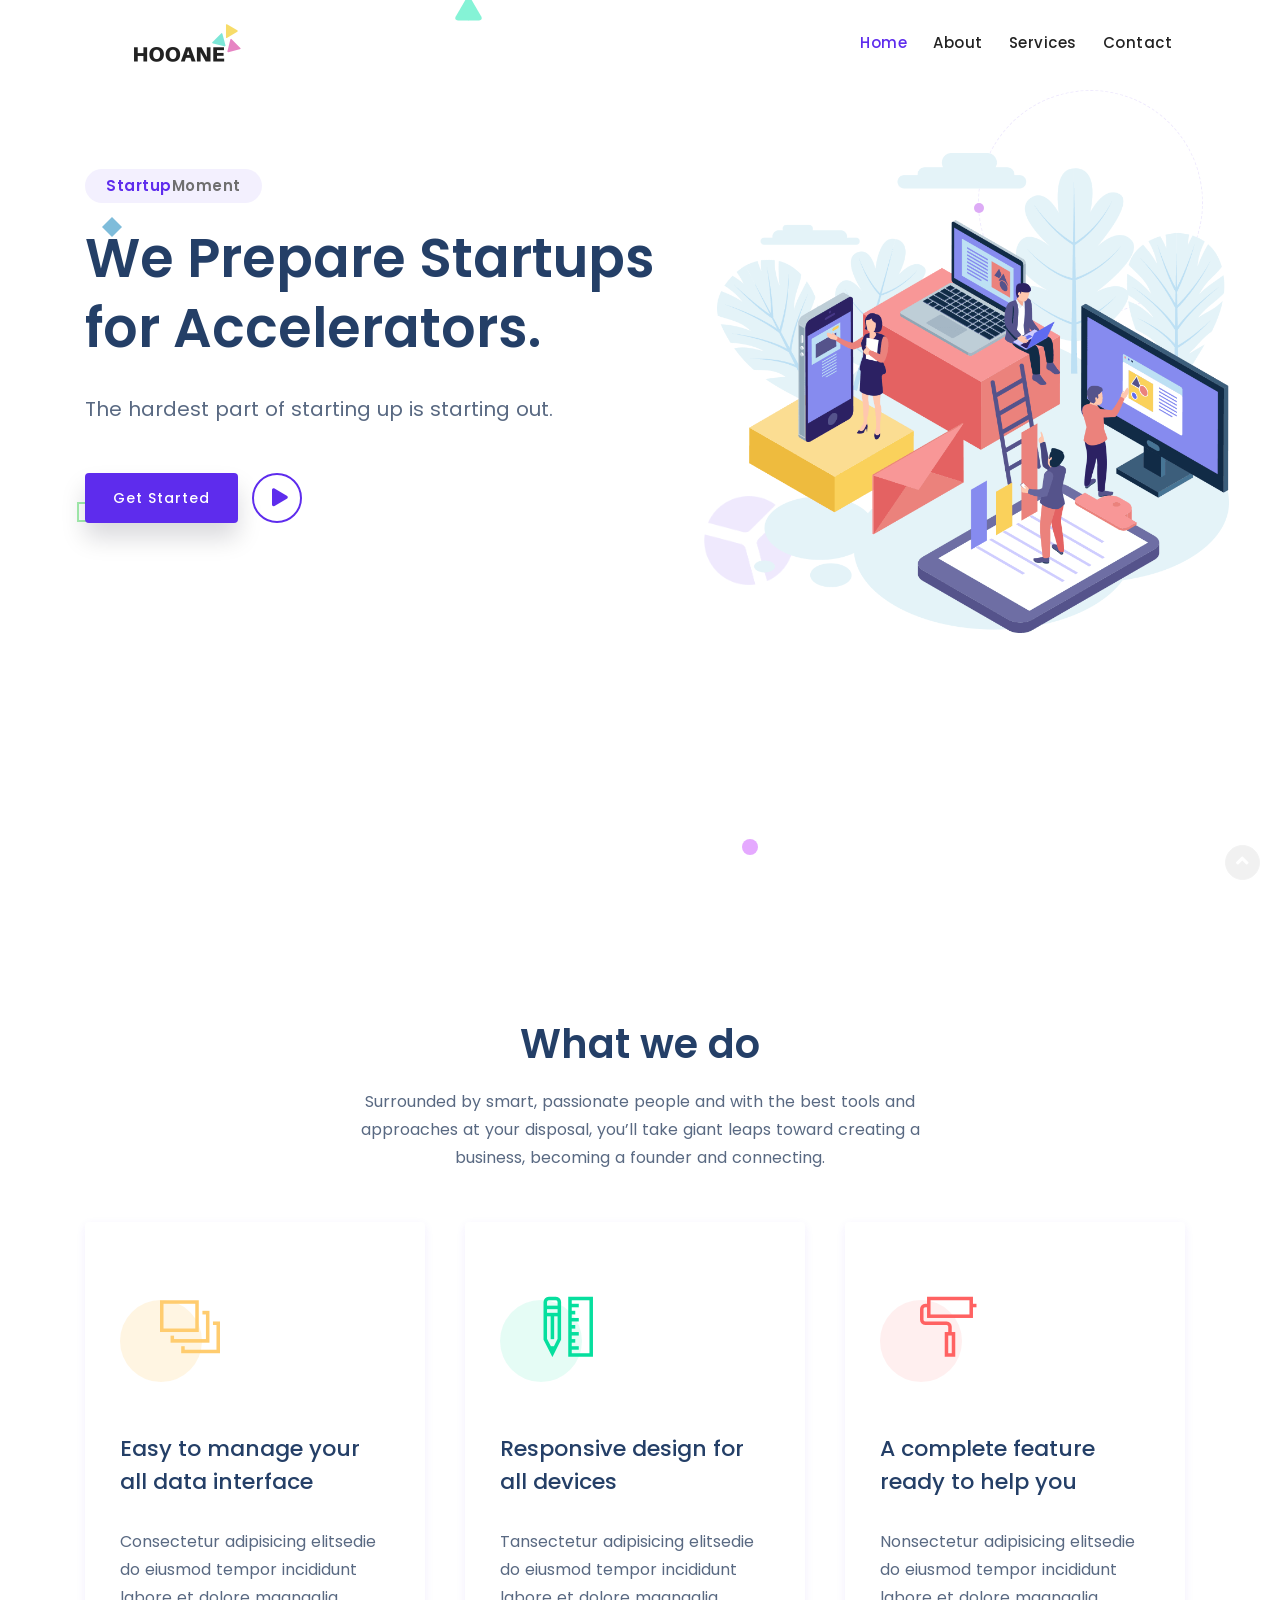
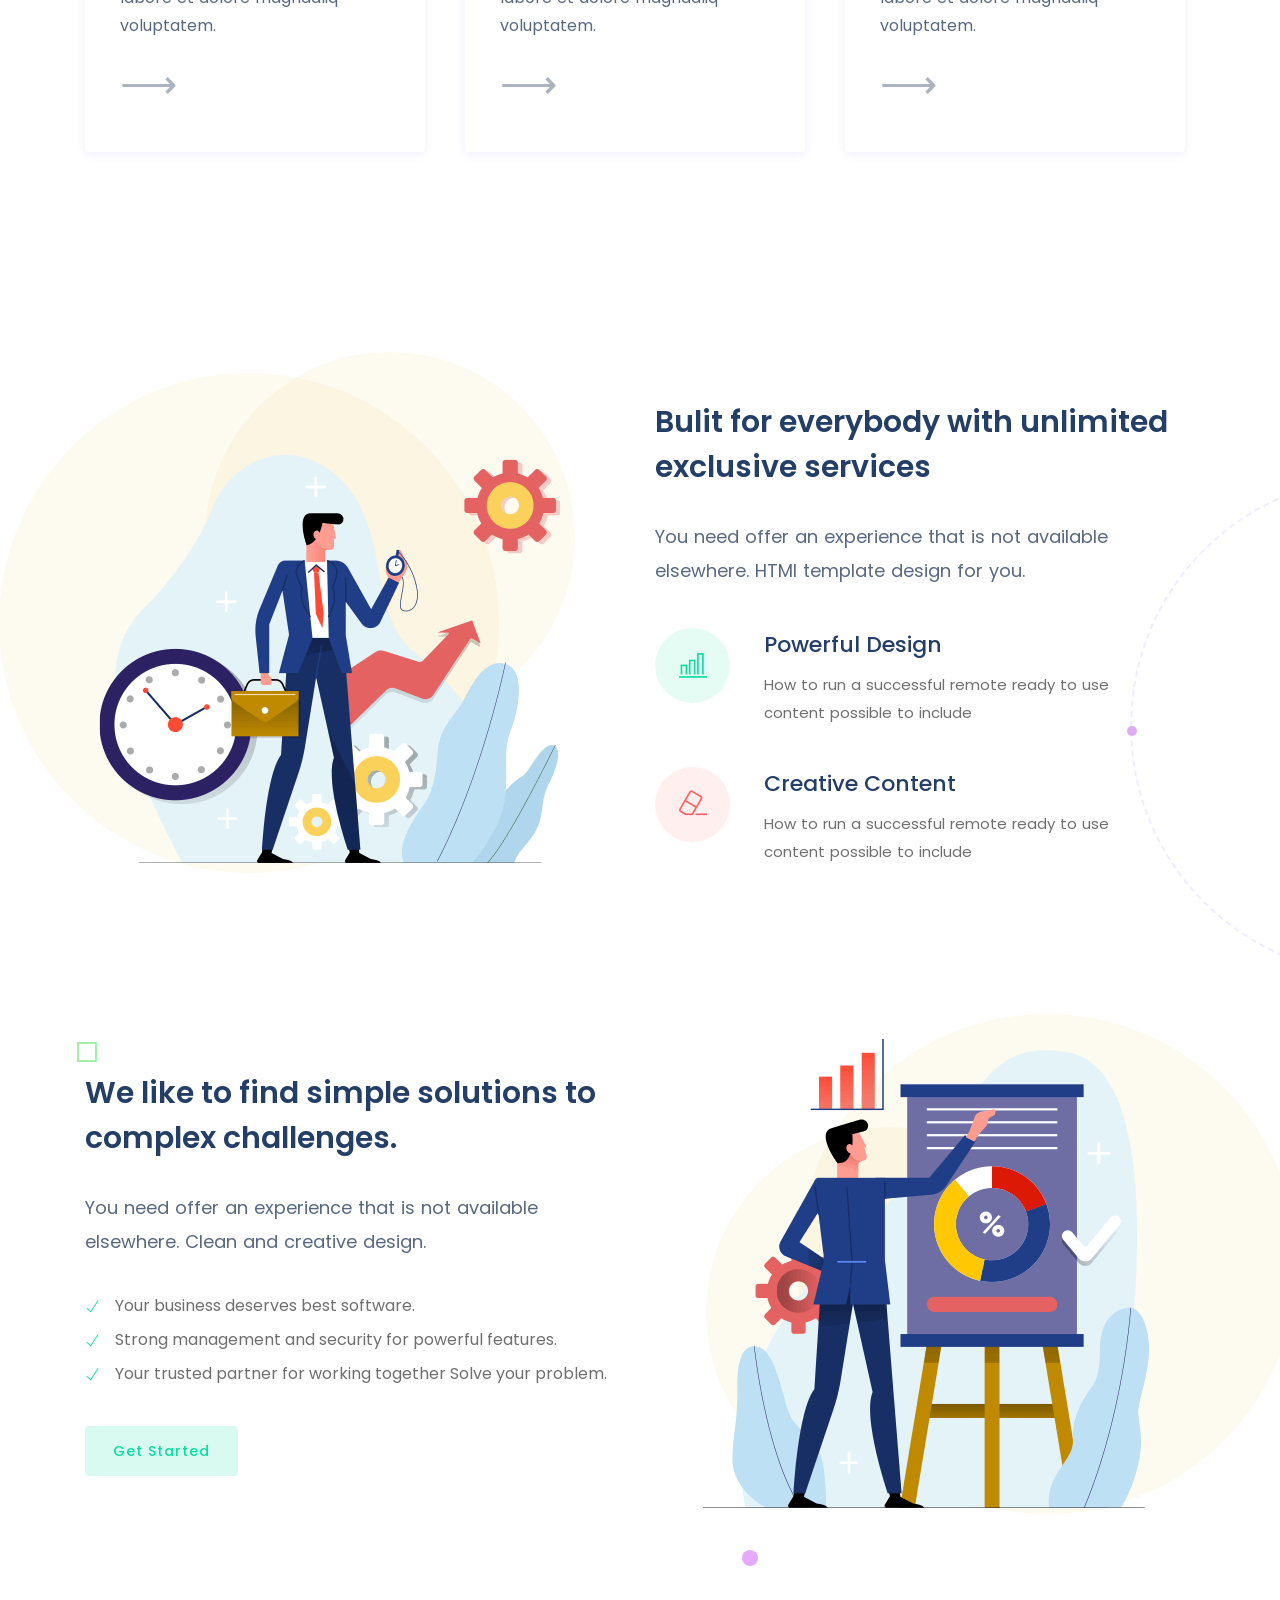
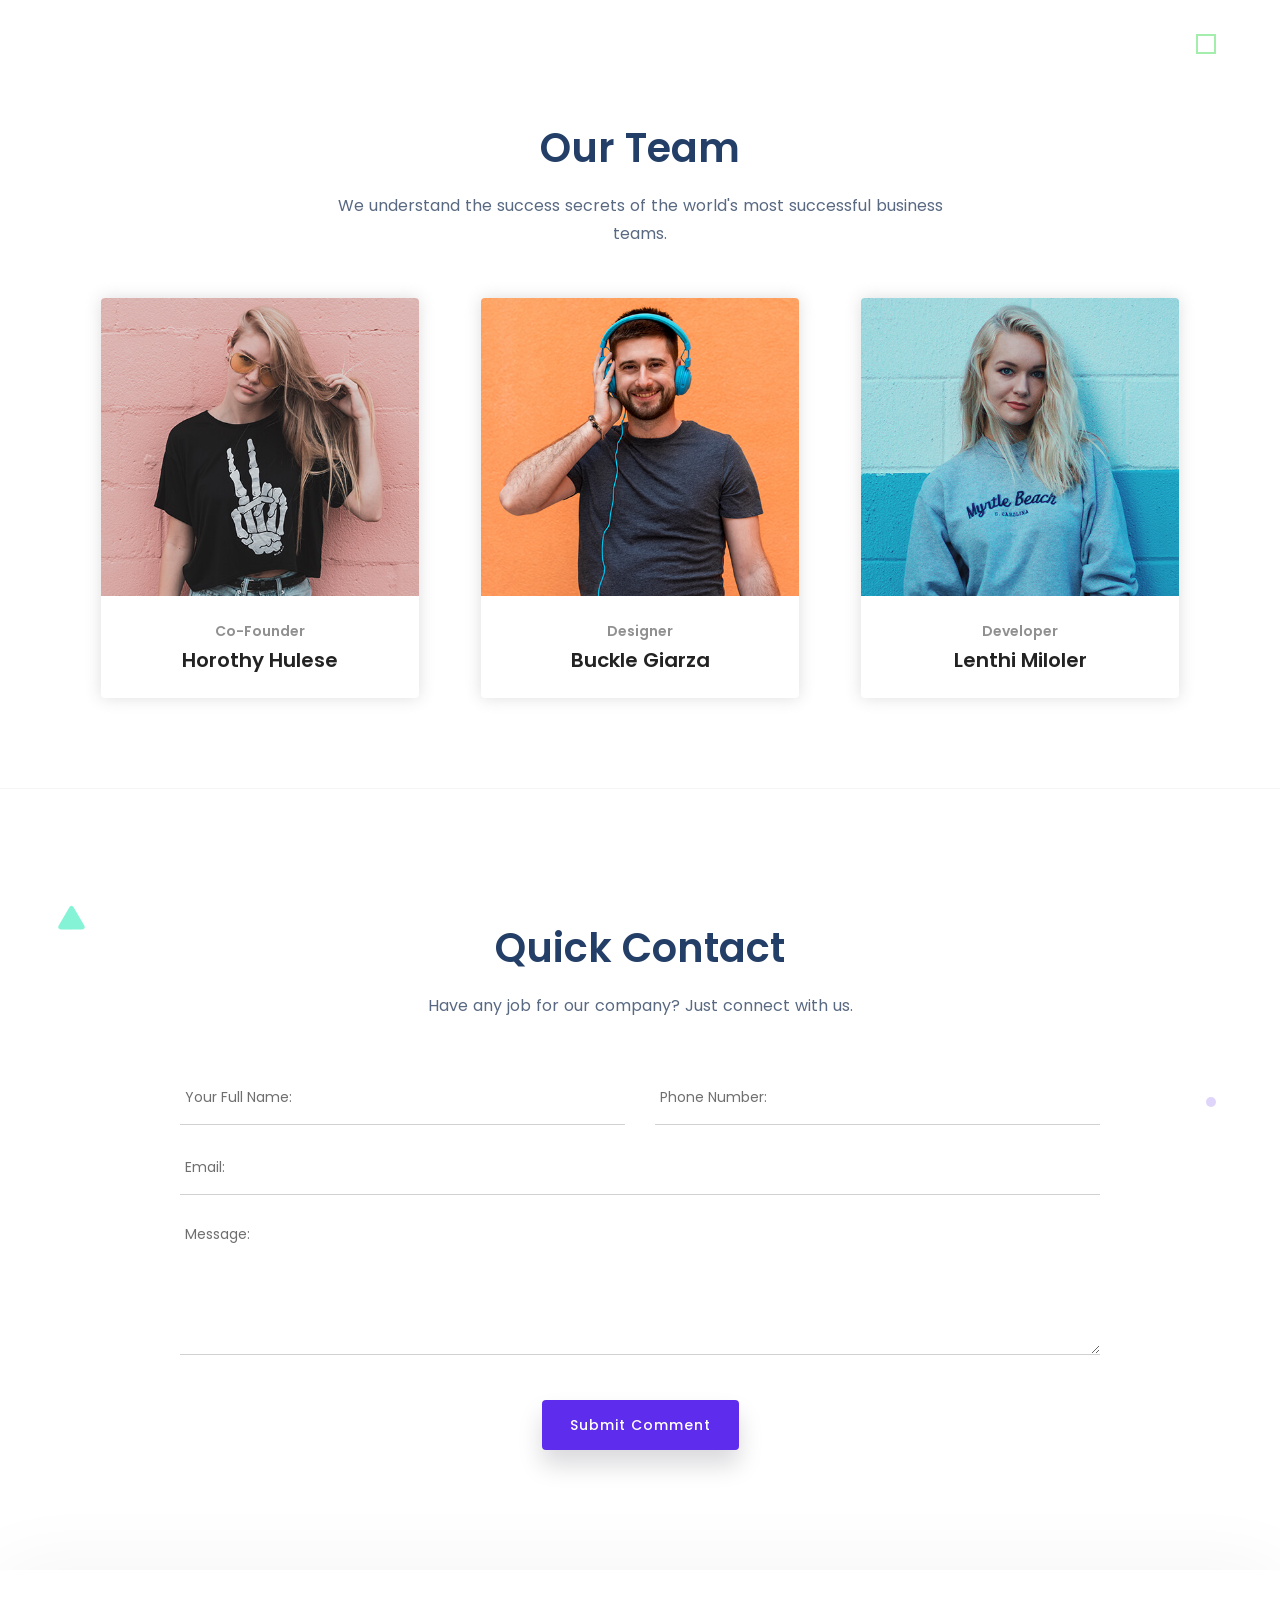
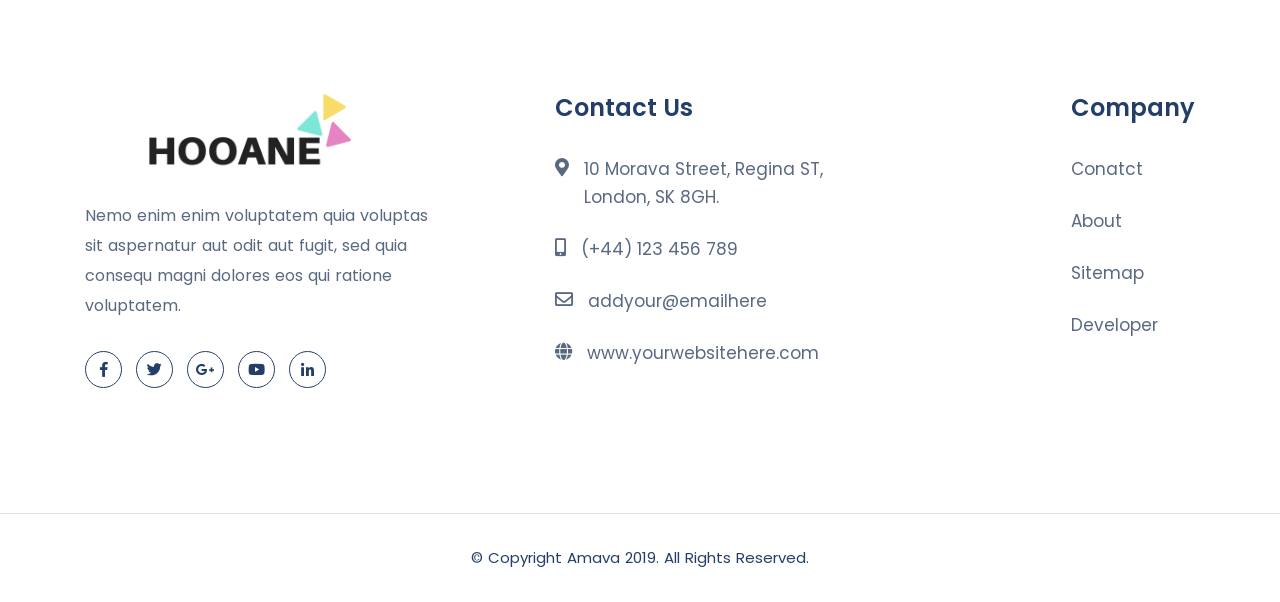
==== commit b4562b90: "Update index.html" ====
--- a/index.html
+++ b/index.html
@@ -127,7 +127,7 @@
                             <div class="banner-wrapper">
                                 <div class="slogan wow fadeInUp" data-wow-delay=".1s"><span>Startup</span>Moment
                                 </div>
-                                <h1 class="main-title text-color-md-blue wow fadeInUp" data-wow-delay=".3s">We prepare
+                                <h1 class="main-title text-color-md-blue wow fadeInUp" data-wow-delay=".3s">We Prepare
                                     Startups for Accelerators.</h1>
                                 <p class="sub-title width-80 xs-width-90 wow fadeInUp text-color-light-blue"
                                     data-wow-delay=".5s">The hardest part of starting up is starting out.</p>
@@ -154,9 +154,10 @@
         <section class="lg" data-scroll-index="1">
             <div class="container">
                 <div class="section-heading3 wow fadeIn" data-wow-delay=".4s">
-                    <h3 class="text-color-md-blue">How does it work?</h3>
-                    <p class="width-55 sm-width-75 xs-width-95 center-col text-color-light-blue">You need offer an
-                        experience that is not available elsewhere. Clean and creative HTMl template design for you.</p>
+                    <h3 class="text-color-md-blue">What we do</h3>
+                    <p class="width-55 sm-width-75 xs-width-95 center-col text-color-light-blue">Surrounded by smart,
+                        passionate people and with the best tools and approaches at your disposal, you’ll take giant
+                        leaps toward creating a business, becoming a founder and connecting.</p>
                 </div>
 
                 <div class="row">
@@ -323,8 +324,8 @@
 
                 <div class="section-heading3 wow fadeIn" data-wow-delay=".4s">
                     <h3 class="text-color-md-blue">Our Team</h3>
-                    <p class="width-55 sm-width-75 xs-width-95 center-col text-color-light-blue">You need offer an
-                        experience that is not available elsewhere. Clean and creative HTMl template design for you.</p>
+                    <p class="width-55 sm-width-75 xs-width-95 center-col text-color-light-blue">We understand the
+                        success secrets of the world's most successful business teams.</p>
                 </div>
 
                 <div class="row">
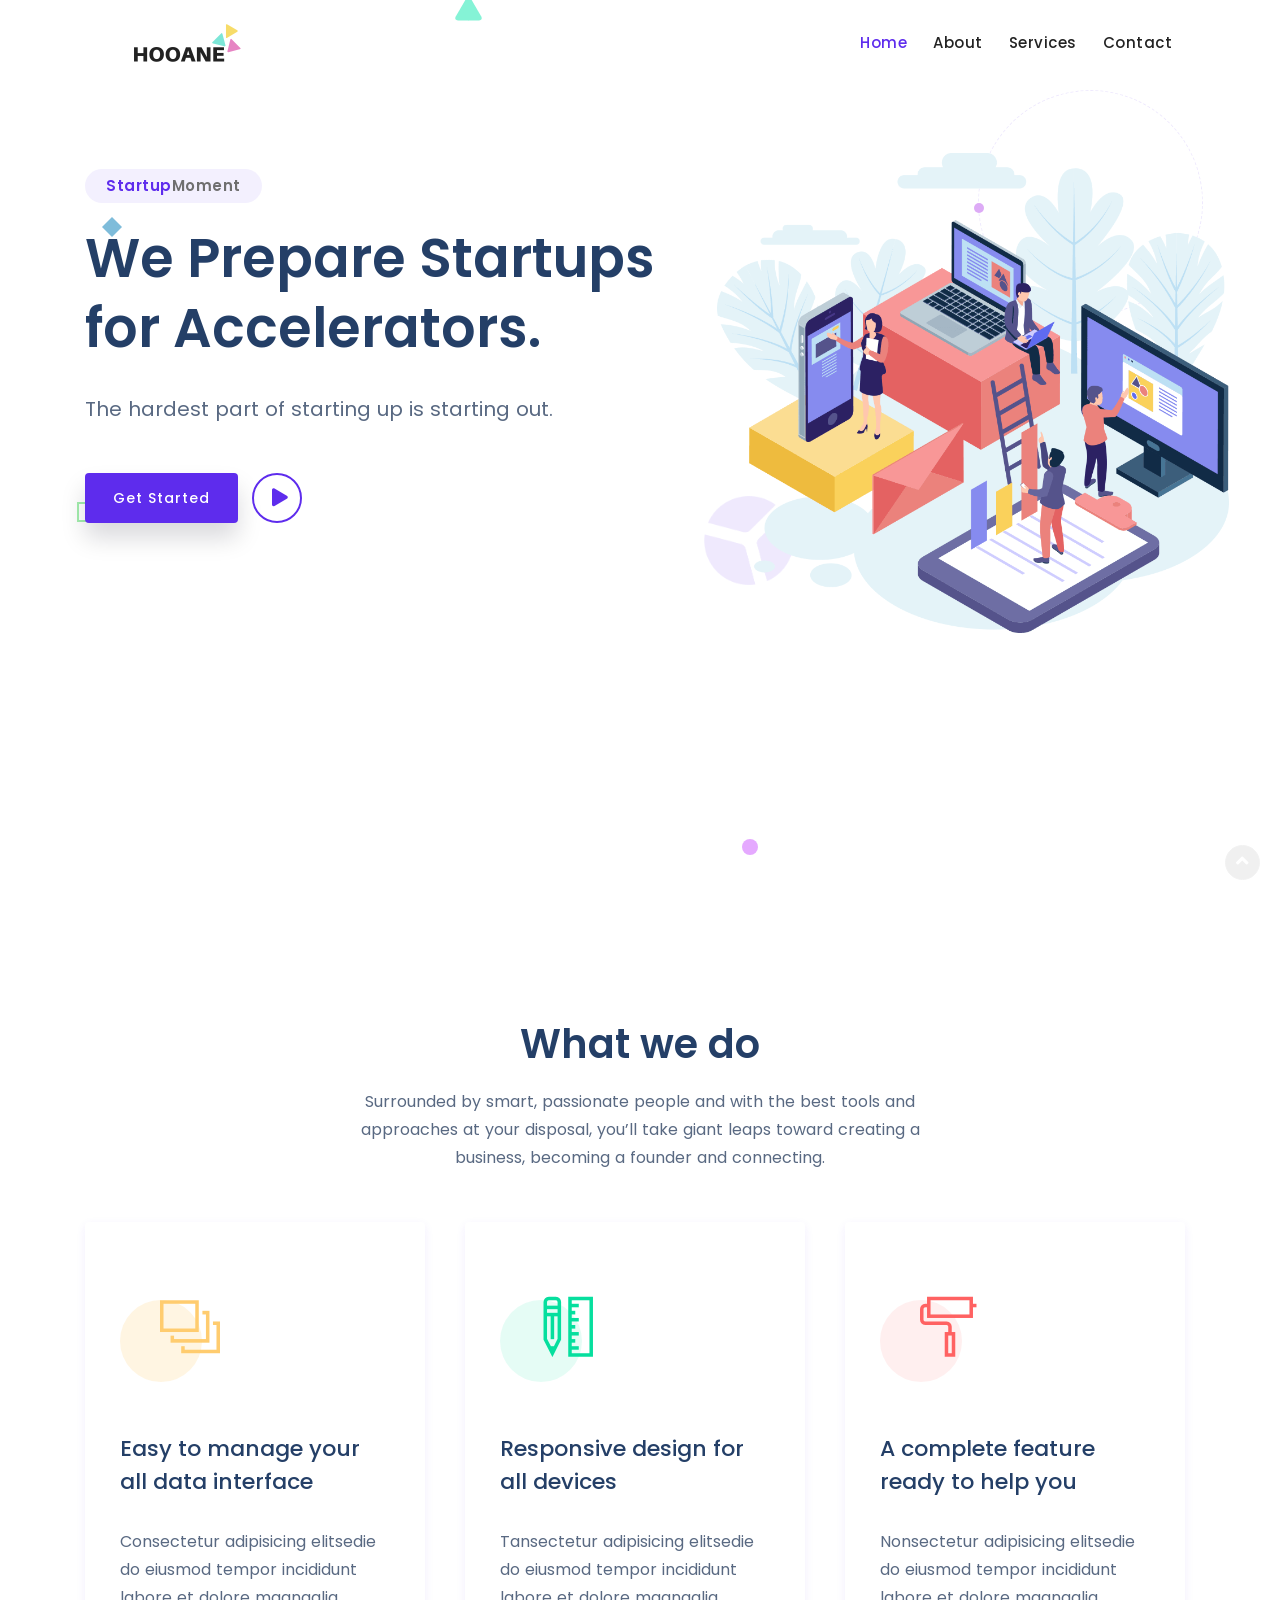
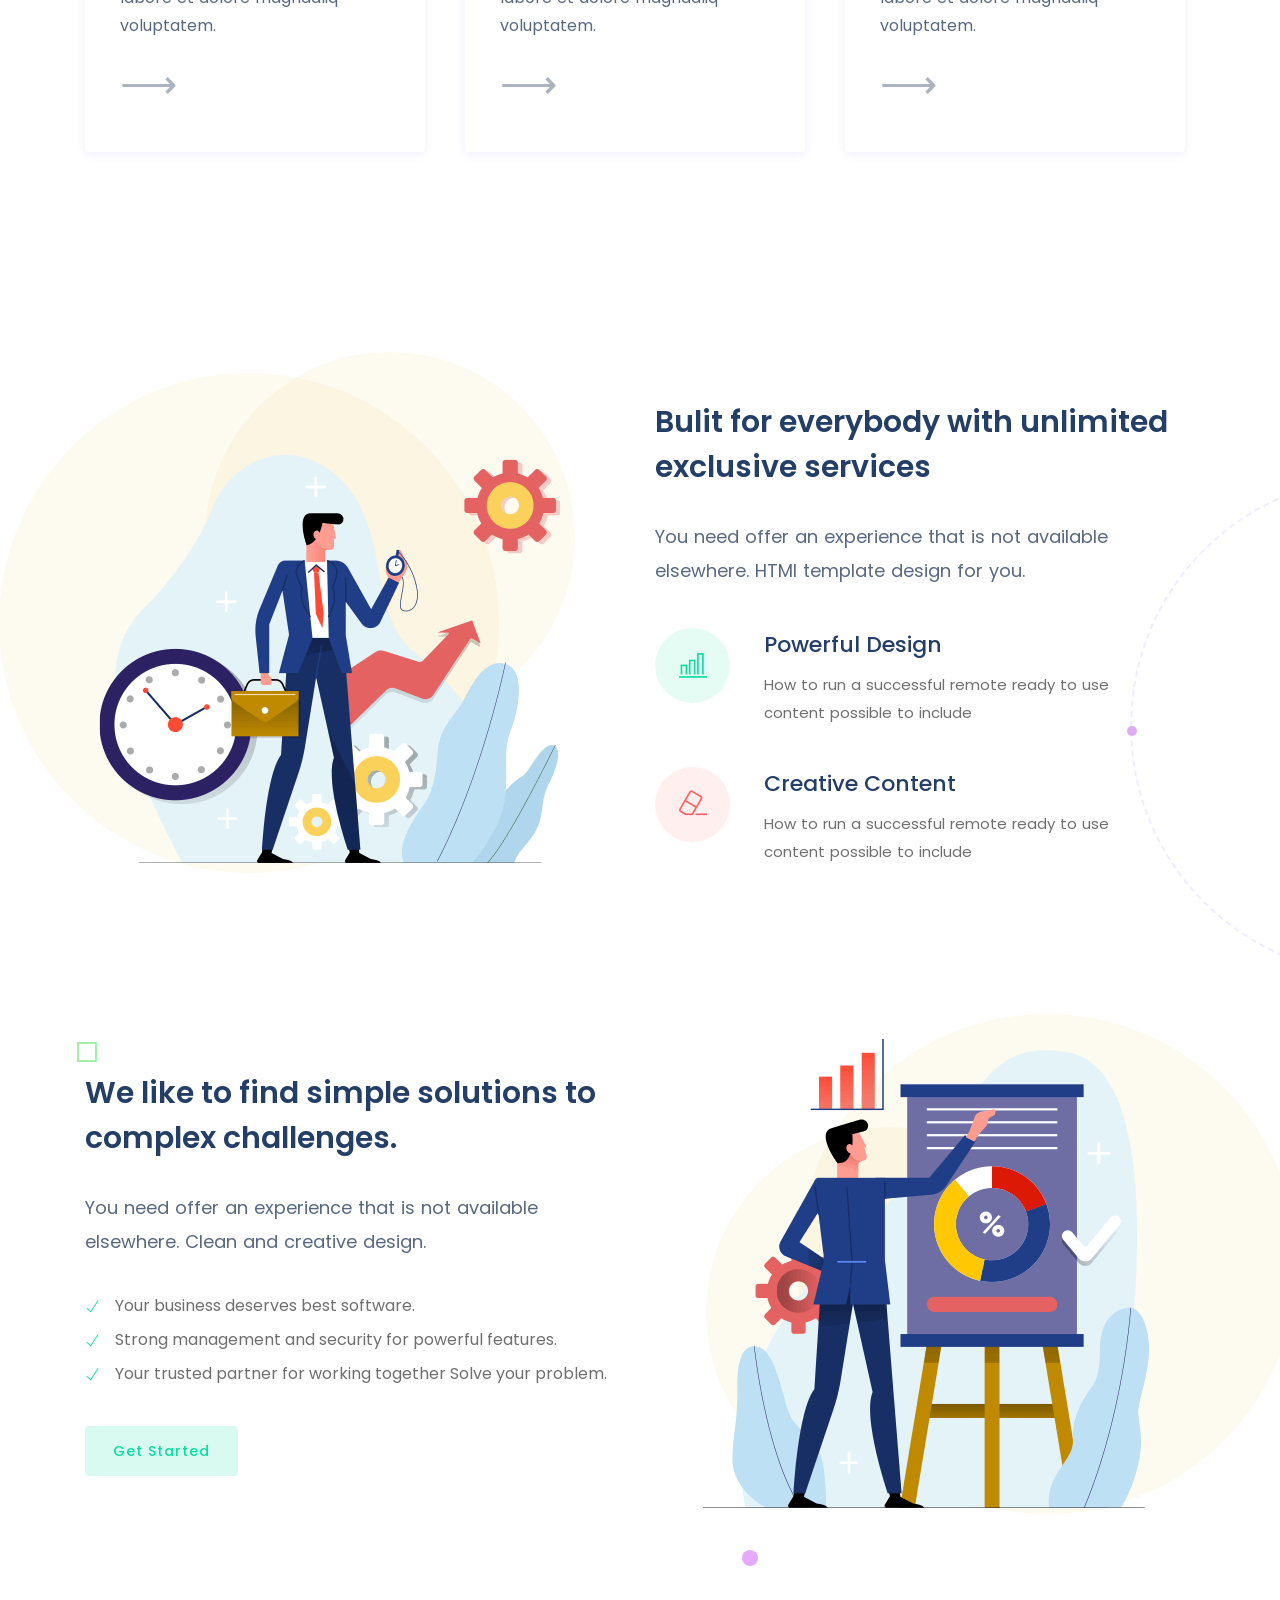
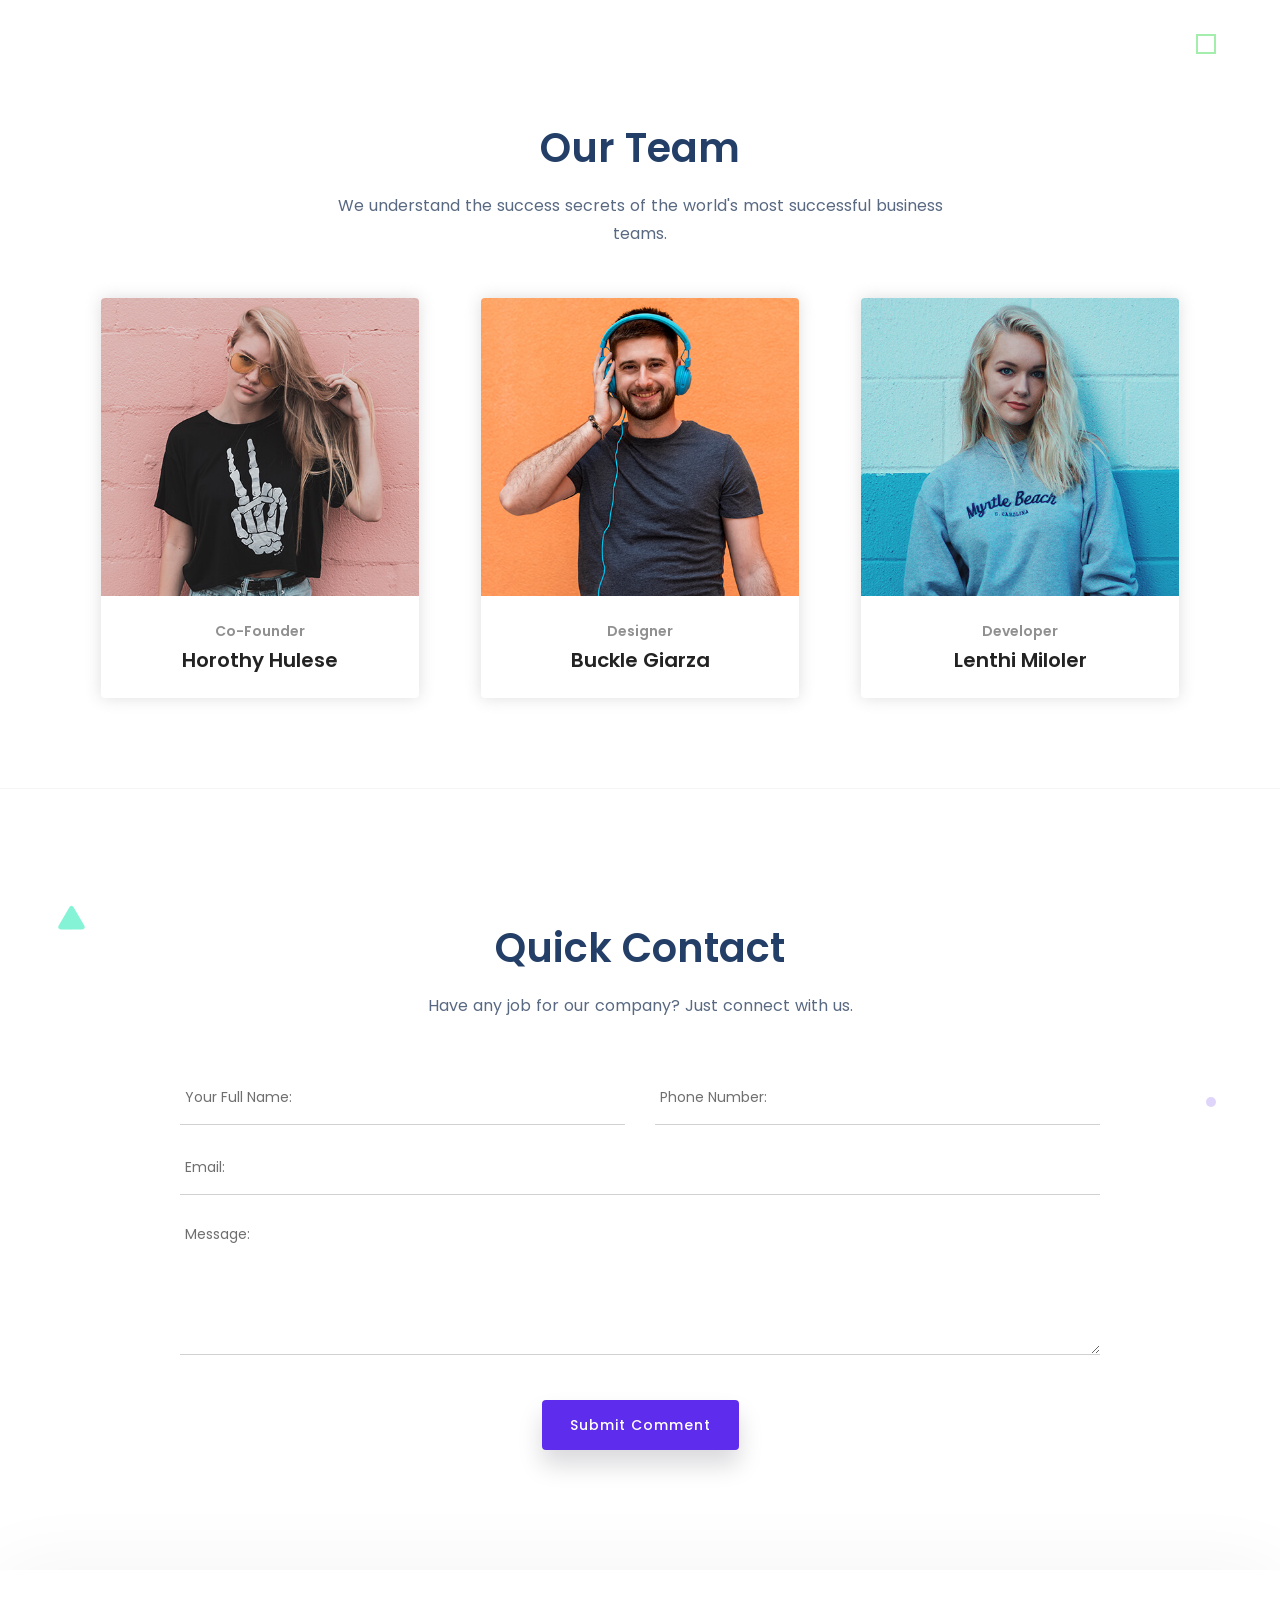
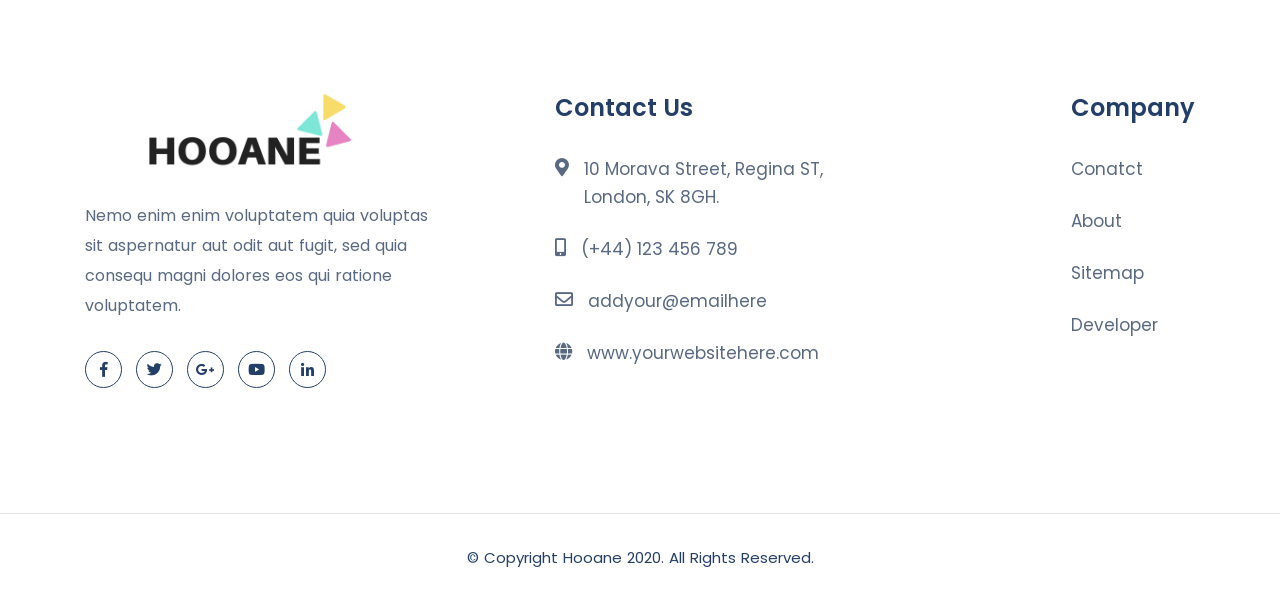
==== commit 5f7122e8: "Update index.html" ====
--- a/index.html
+++ b/index.html
@@ -1,8 +1,5 @@
 <!DOCTYPE html>
 <html lang="en">
-
-
-<!-- Mirrored from www.chitrakootweb.com/template/amava/demo-5.html by HTTrack Website Copier/3.x [XR&CO'2014], Mon, 16 Mar 2020 15:23:24 GMT -->
 
 <head>
 
@@ -11,11 +8,11 @@
     <meta name="author" content="Chitrakoot Web" />
     <meta http-equiv="X-UA-Compatible" content="IE=edge" />
     <meta name="viewport" content="width=device-width, initial-scale=1.0, maximum-scale=1.0, user-scalable=no">
-    <meta name="keywords" content="HTML5 Template Amava" />
-    <meta name="description" content="Amava - Startup Agency and SasS Business Template" />
+    <meta name="keywords" content="Hooane Startup Business Insider" />
+    <meta name="description" content="Hooane - Startup Business Insider" />
 
     <!-- title  -->
-    <title>Hooane - Startup Agency</title>
+    <title>Hooane - Startup Business Insider</title>
 
     <!-- favicon -->
     <link rel="shortcut icon" href="img/logos/favicon.png" />
@@ -417,7 +414,7 @@
 
                         <form class="rd-mailform quick-contact" enctype="multipart/form-data"
                             data-form-output="form-output-global" data-form-type="contact" method="post"
-                            action="https://www.chitrakootweb.com/template/amava/bat/rd-mailform.php">
+                            action="https://www.chitrakootweb.com/template/bat/rd-mailform.php">
                             <div class="row">
                                 <div class="col-md-6">
                                     <div class="form-wrap">
@@ -531,7 +528,7 @@
                 <div class="container">
                     <div class="row">
                         <div class="col-md-12 xs-margin-5px-bottom">
-                            <p class="text-color-md-blue">&copy; Copyright Amava 2019. All Rights Reserved.</p>
+                            <p class="text-color-md-blue">&copy; Copyright Hooane 2020. All Rights Reserved.</p>
                         </div>
                     </div>
                 </div>
@@ -569,7 +566,4 @@
 
 </body>
 
-
-<!-- Mirrored from www.chitrakootweb.com/template/amava/demo-5.html by HTTrack Website Copier/3.x [XR&CO'2014], Mon, 16 Mar 2020 15:23:27 GMT -->
-
 </html>
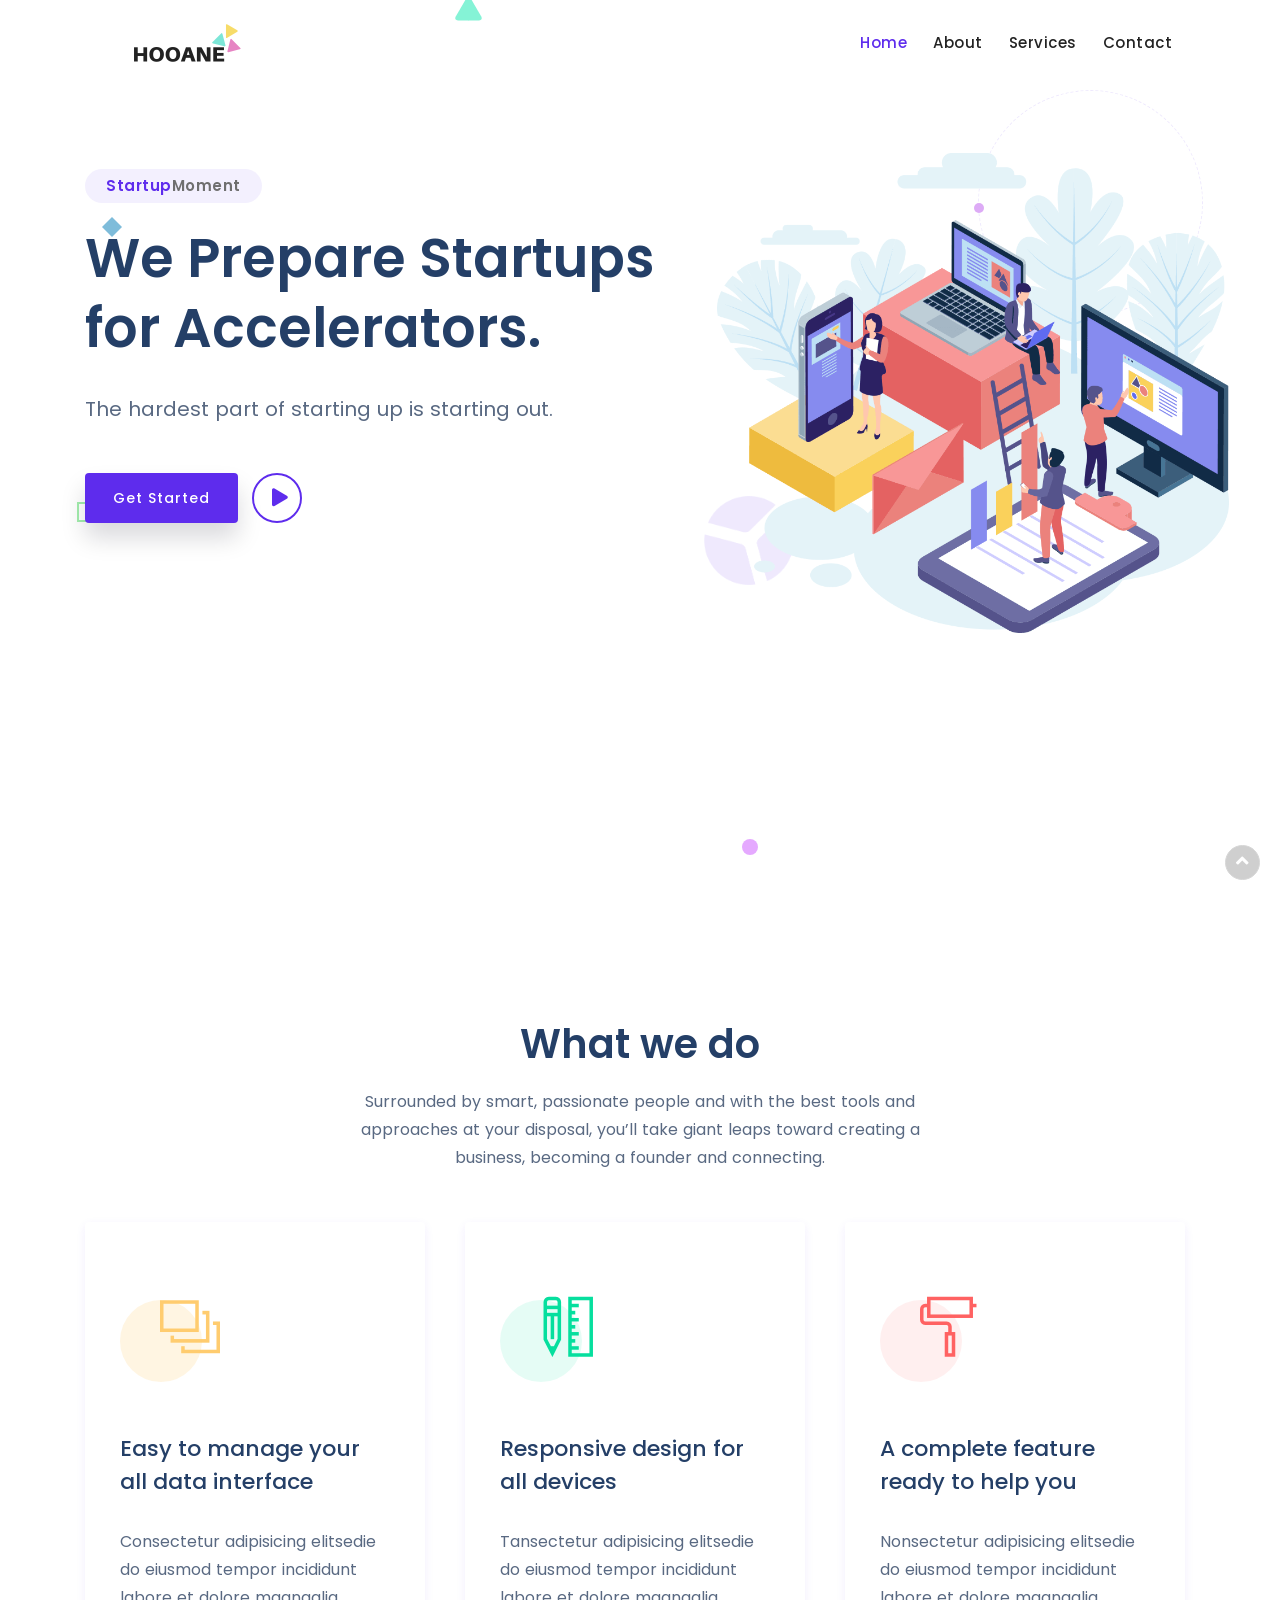
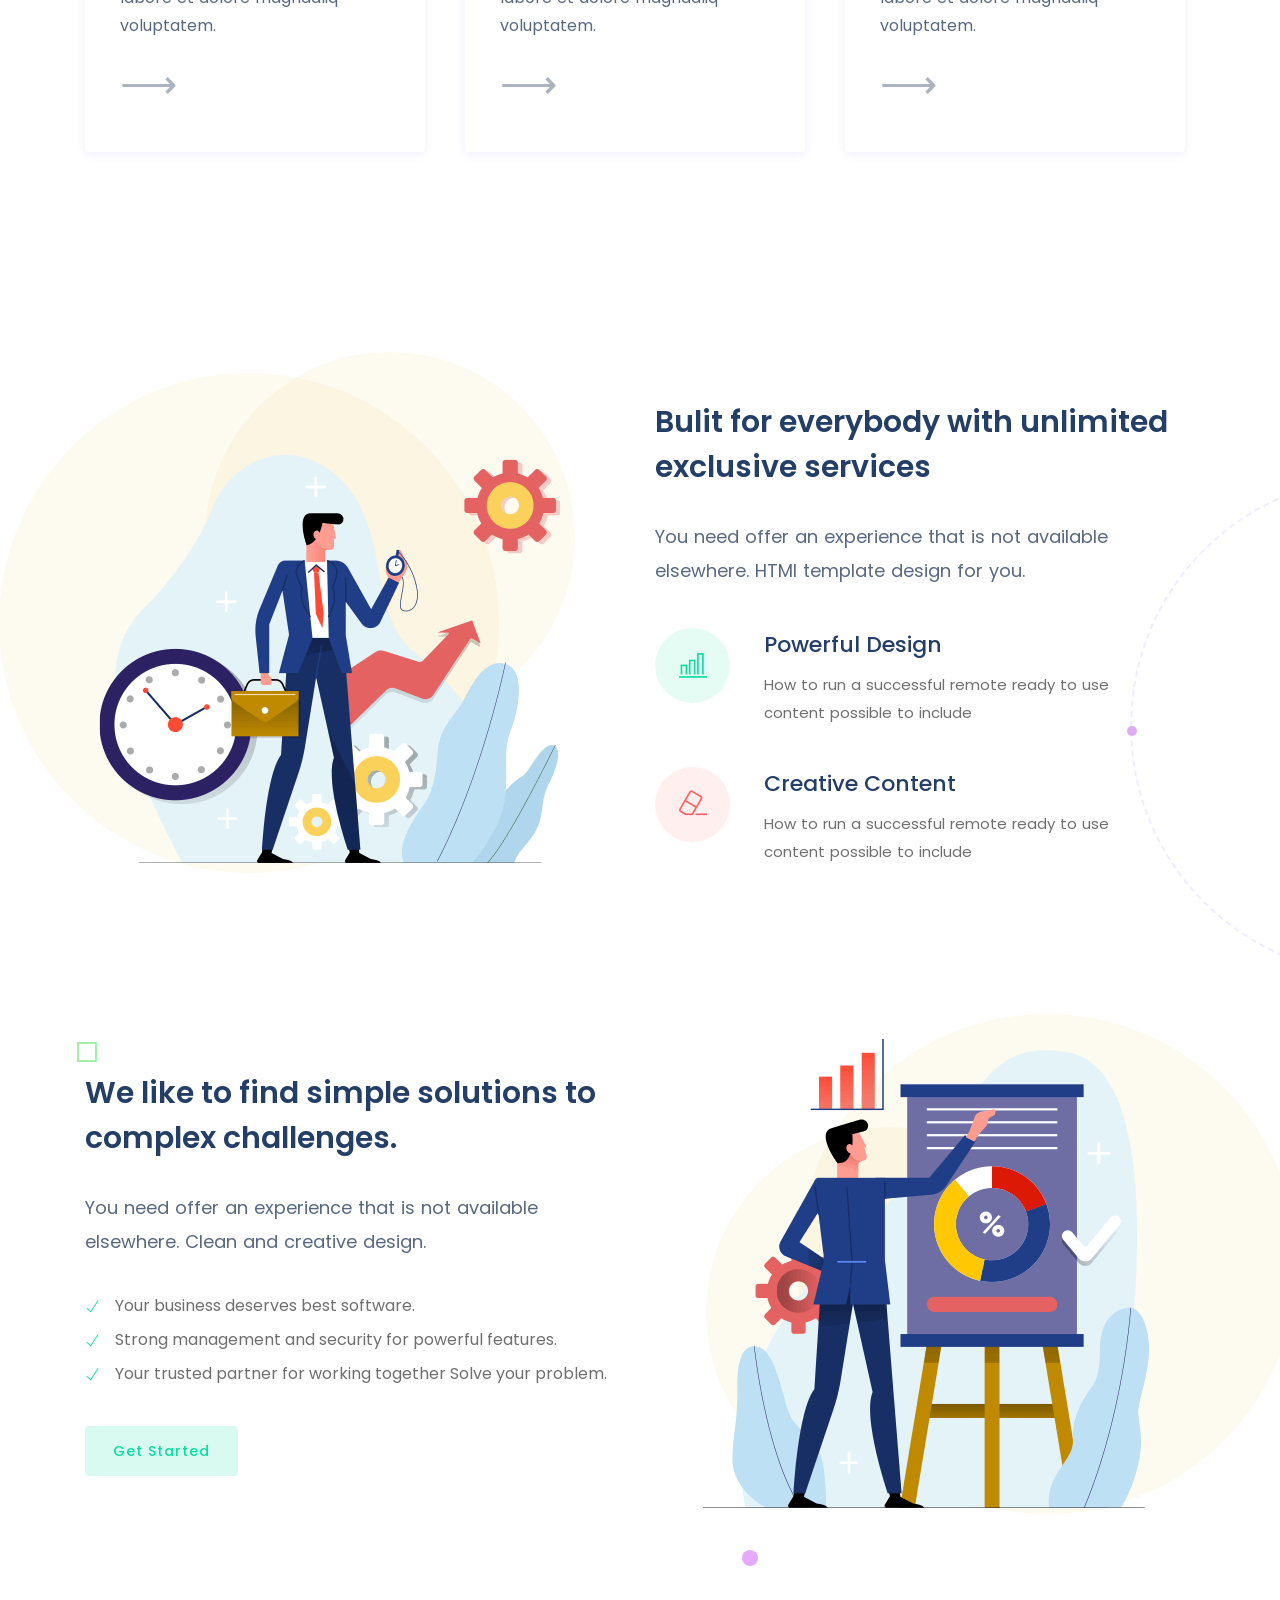
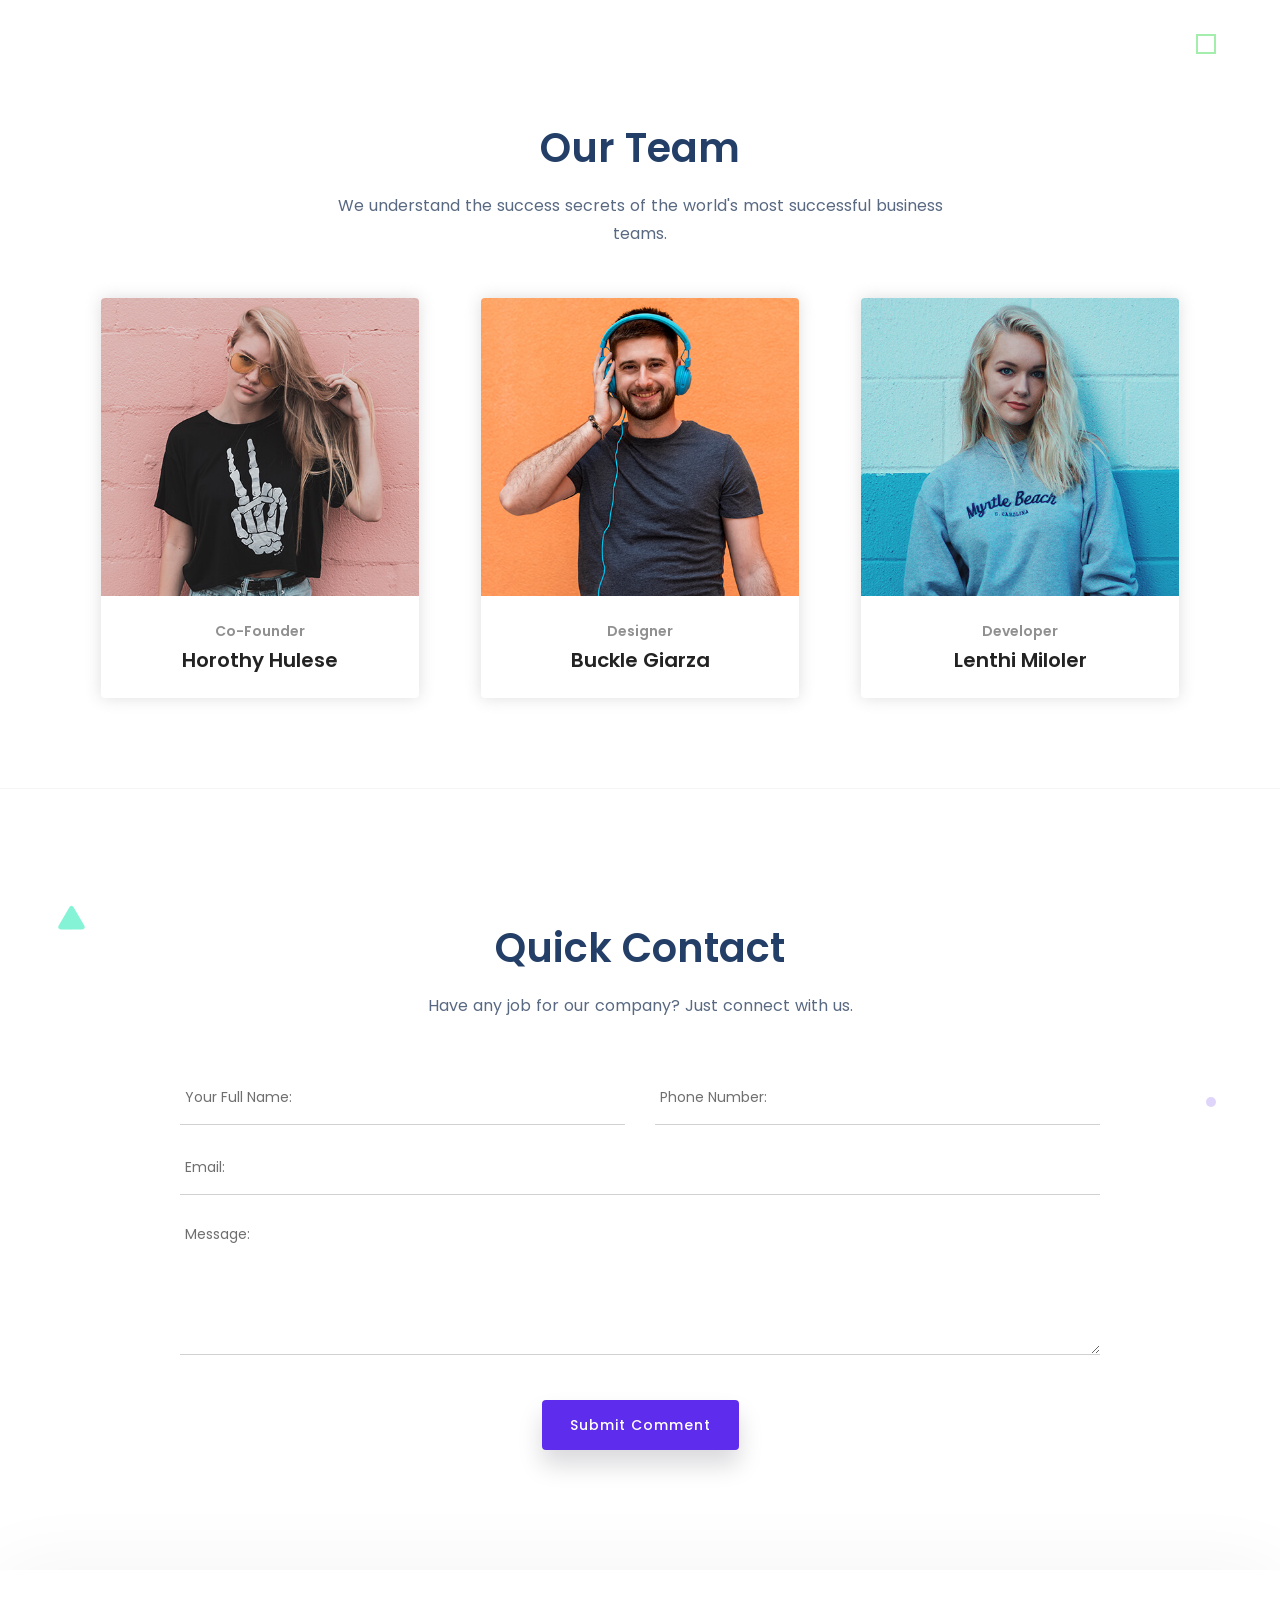
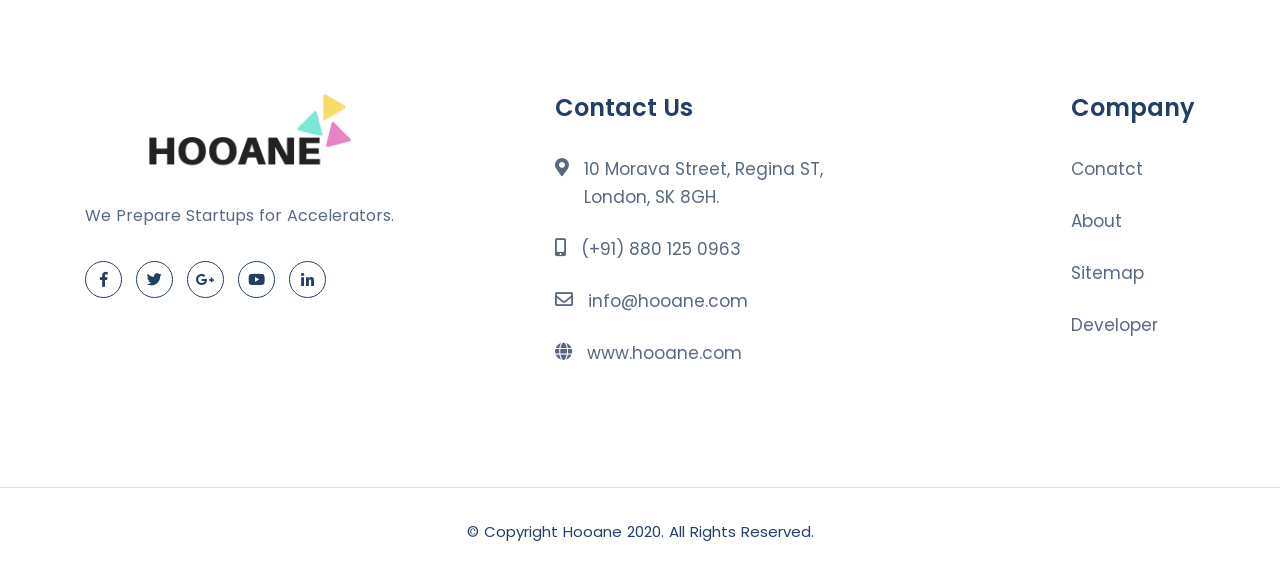
==== commit a86cf588: "Update index.html" ====
--- a/index.html
+++ b/index.html
@@ -413,8 +413,7 @@
                     <div class="col-lg-10 center-col">
 
                         <form class="rd-mailform quick-contact" enctype="multipart/form-data"
-                            data-form-output="form-output-global" data-form-type="contact" method="post"
-                            action="https://www.chitrakootweb.com/template/bat/rd-mailform.php">
+                            data-form-output="form-output-global" data-form-type="contact" method="post" action="#">
                             <div class="row">
                                 <div class="col-md-6">
                                     <div class="form-wrap">
@@ -463,12 +462,11 @@
                     <div class="col-lg-4 sm-margin-40px-bottom xs-margin-30px-bottom">
 
                         <img alt="footer-logo" src="img/logos/logo-footer-small.png">
-                        <p class="margin-30px-top text-color-light-blue font-size16 line-height-30">Nemo enim enim
-                            voluptatem quia voluptas sit aspernatur aut odit aut fugit, sed quia consequ magni dolores
-                            eos qui ratione voluptatem.</p>
+                        <p class="margin-30px-top text-color-light-blue font-size16 line-height-30">We Prepare Startups
+                            for Accelerators.</p>
                         <div class="margin-30px-top sm-margin-20px-top footer-social-icons1">
                             <ul>
-                                <li><a href="javascript:void(0)"><i class="fab fa-facebook-f"></i></a></li>
+                                <li><a href="https://www.facebook.com/hooane"><i class="fab fa-facebook-f"></i></a></li>
                                 <li><a href="javascript:void(0)"><i class="fab fa-twitter"></i></a></li>
                                 <li><a href="javascript:void(0)"><i class="fab fa-google-plus-g"></i></a></li>
                                 <li><a href="javascript:void(0)"><i class="fab fa-youtube"></i></a></li>
@@ -491,20 +489,20 @@
                                 <li>
                                     <span class="d-inline-block vertical-align-top font-size18"><i
                                             class="fas fa-mobile-alt"></i></span>
-                                    <span class="d-inline-block width-85 vertical-align-top padding-10px-left">(+44) 123
-                                        456 789</span>
+                                    <span class="d-inline-block width-85 vertical-align-top padding-10px-left">(+91) 880
+                                        125 0963</span>
                                 </li>
                                 <li>
                                     <span class="d-inline-block vertical-align-top font-size18"><i
                                             class="far fa-envelope"></i></span>
                                     <span
-                                        class="d-inline-block width-85 vertical-align-top padding-10px-left">addyour@emailhere</span>
+                                        class="d-inline-block width-85 vertical-align-top padding-10px-left">info@hooane.com</span>
                                 </li>
                                 <li>
                                     <span class="d-inline-block vertical-align-top font-size18"><i
                                             class="fas fa-globe"></i></span>
                                     <span
-                                        class="d-inline-block width-85 vertical-align-top padding-10px-left">www.yourwebsitehere.com</span>
+                                        class="d-inline-block width-85 vertical-align-top padding-10px-left">www.hooane.com</span>
                                 </li>
                             </ul>
                         </div>
@@ -514,10 +512,10 @@
                         <div class="float-right sm-float-left">
                             <h4 class="footer-title-style3 text-color-md-blue">Company</h4>
                             <ul class="footer-list1">
-                                <li><a href="javascript:void(0)">Conatct</a></li>
-                                <li><a href="javascript:void(0)">About</a></li>
-                                <li><a href="javascript:void(0)">Sitemap</a></li>
-                                <li><a href="javascript:void(0)">Developer</a></li>
+                                <li><a href="#">Conatct</a></li>
+                                <li><a href="#">About</a></li>
+                                <li><a href="#">Sitemap</a></li>
+                                <li><a href="#">Developer</a></li>
                             </ul>
                         </div>
                     </div>
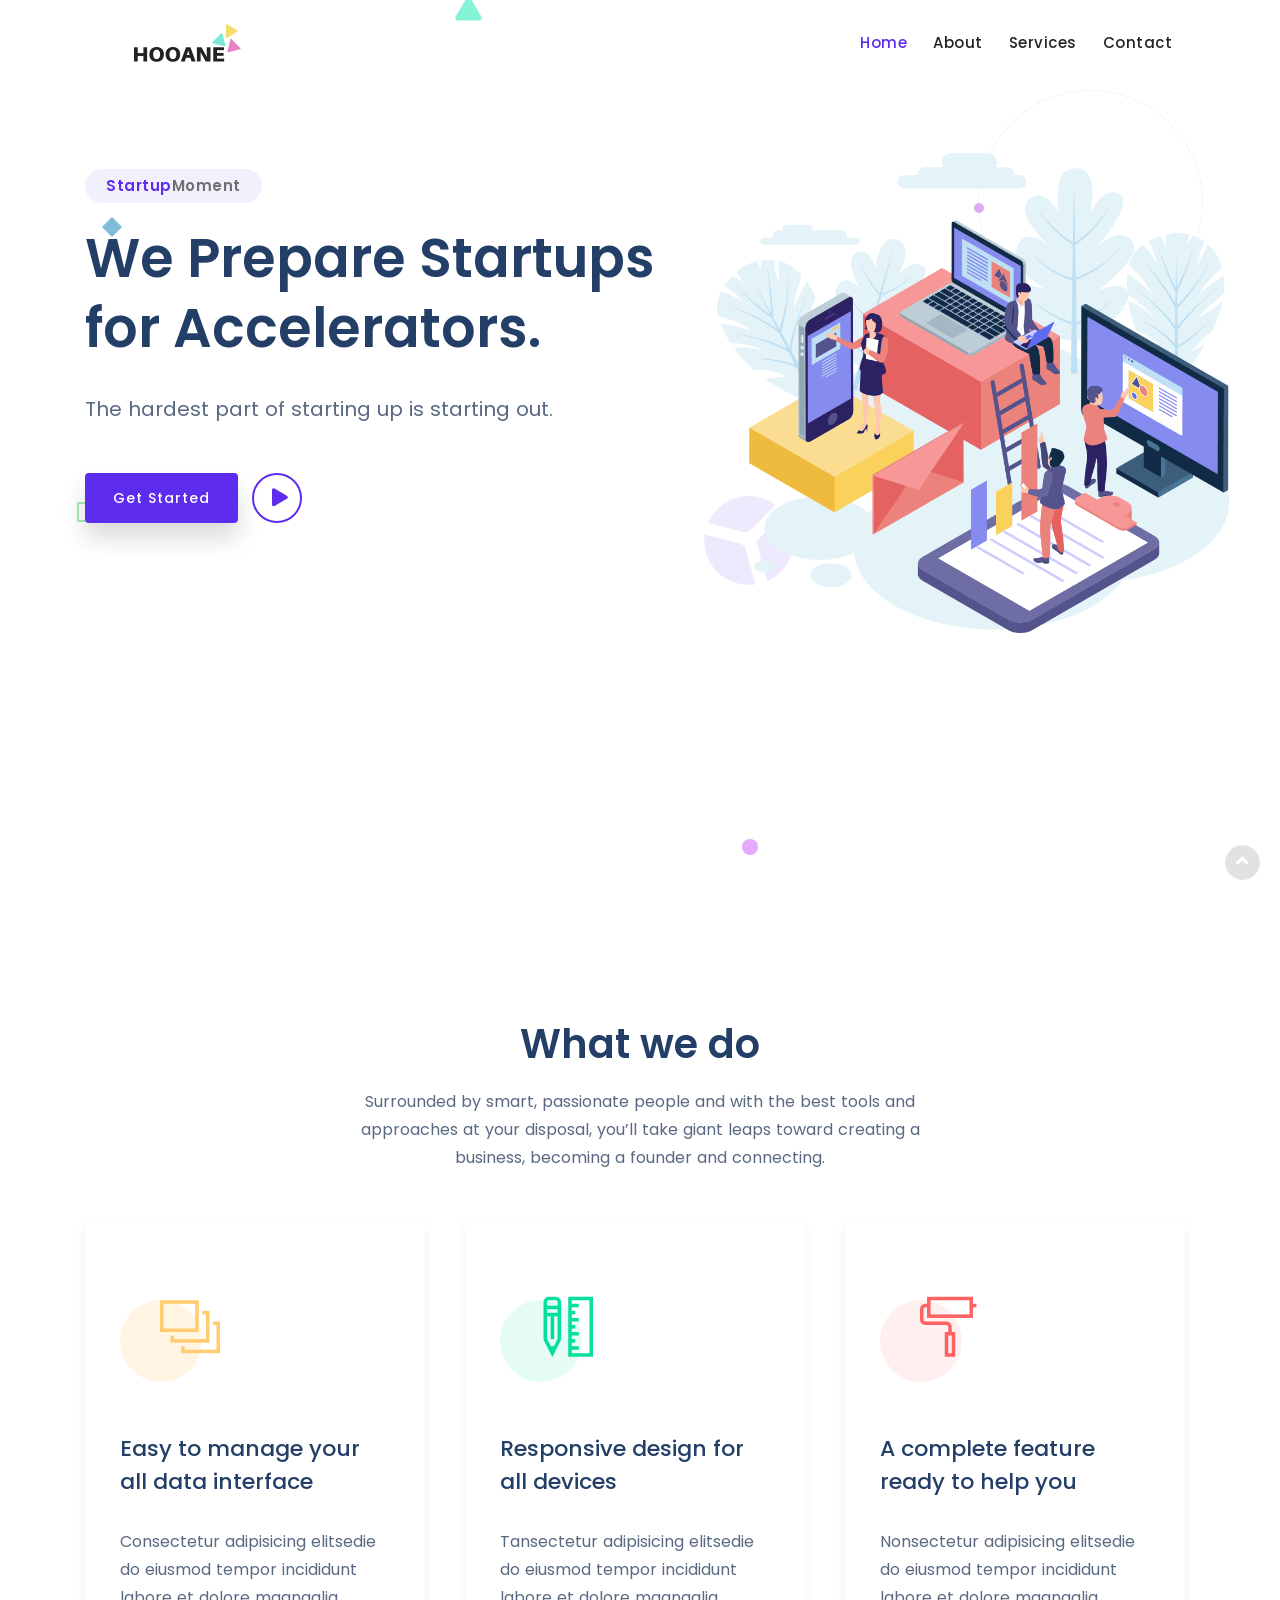
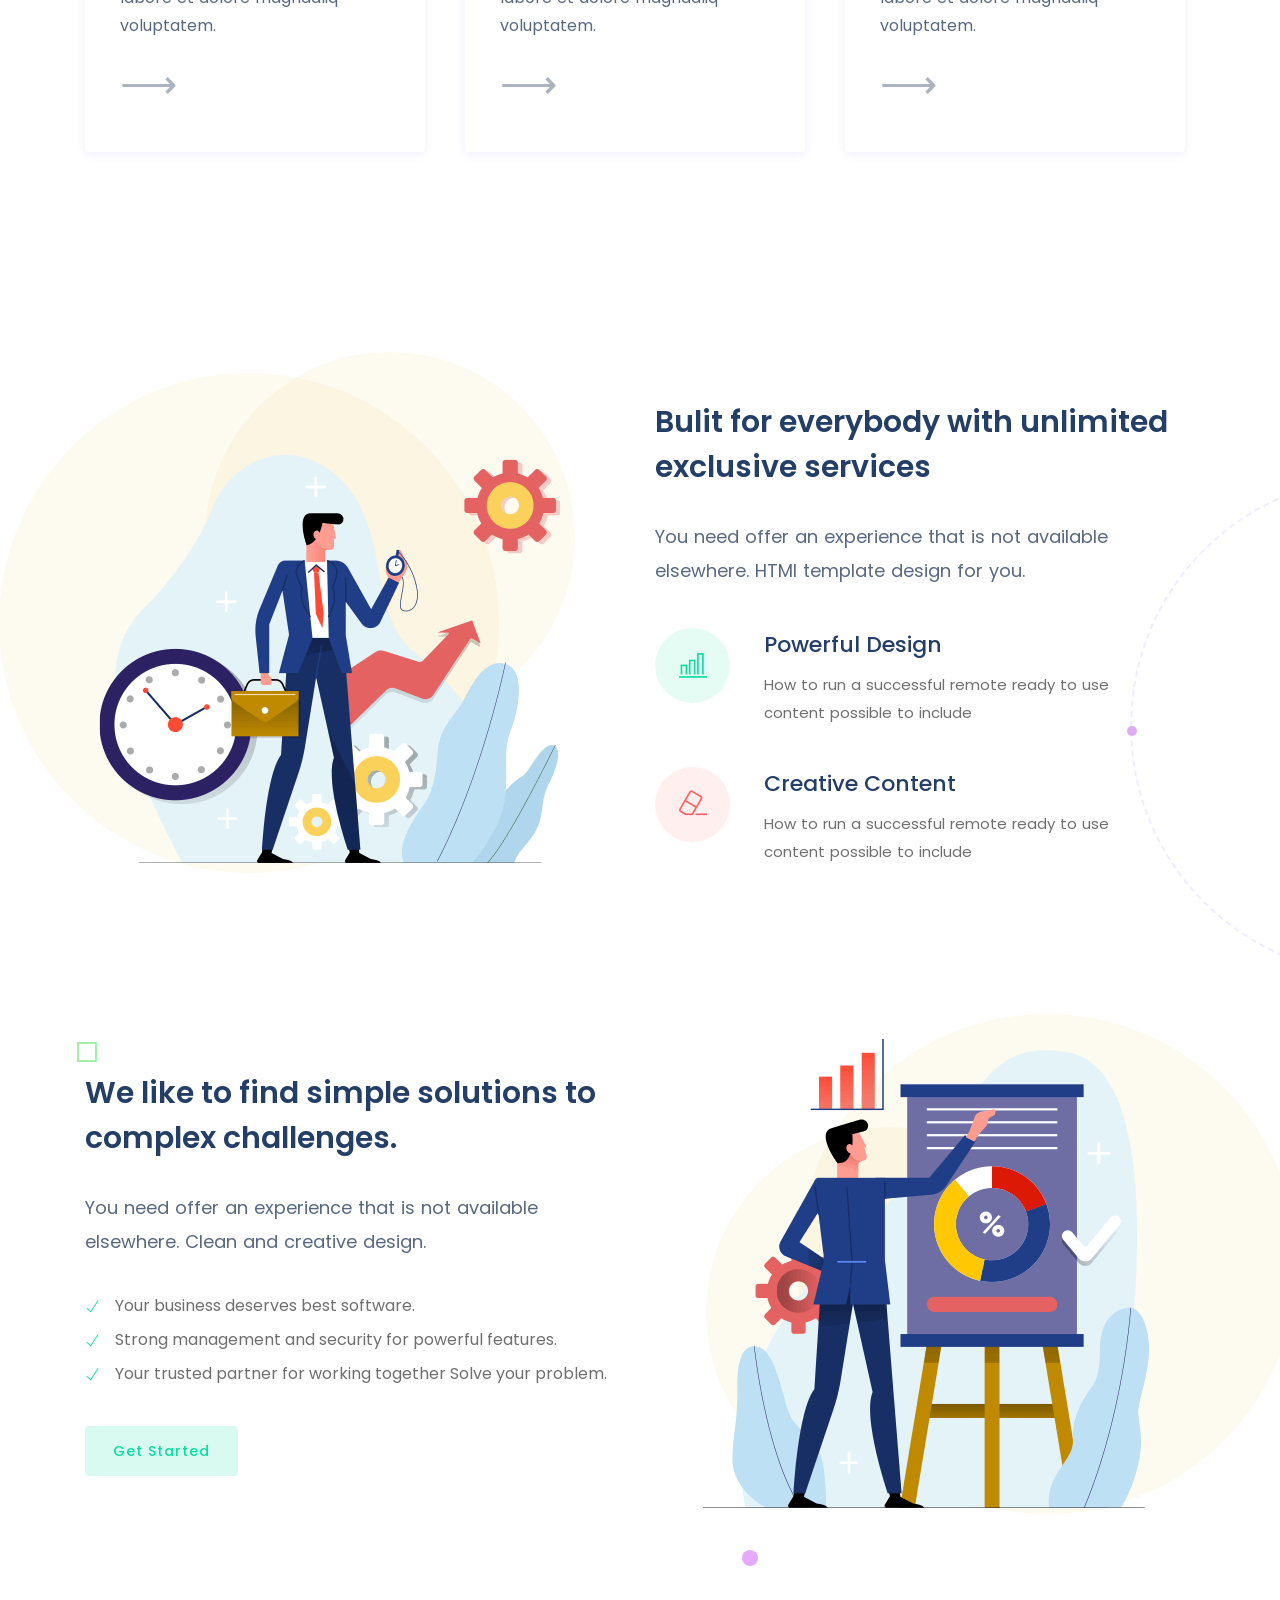
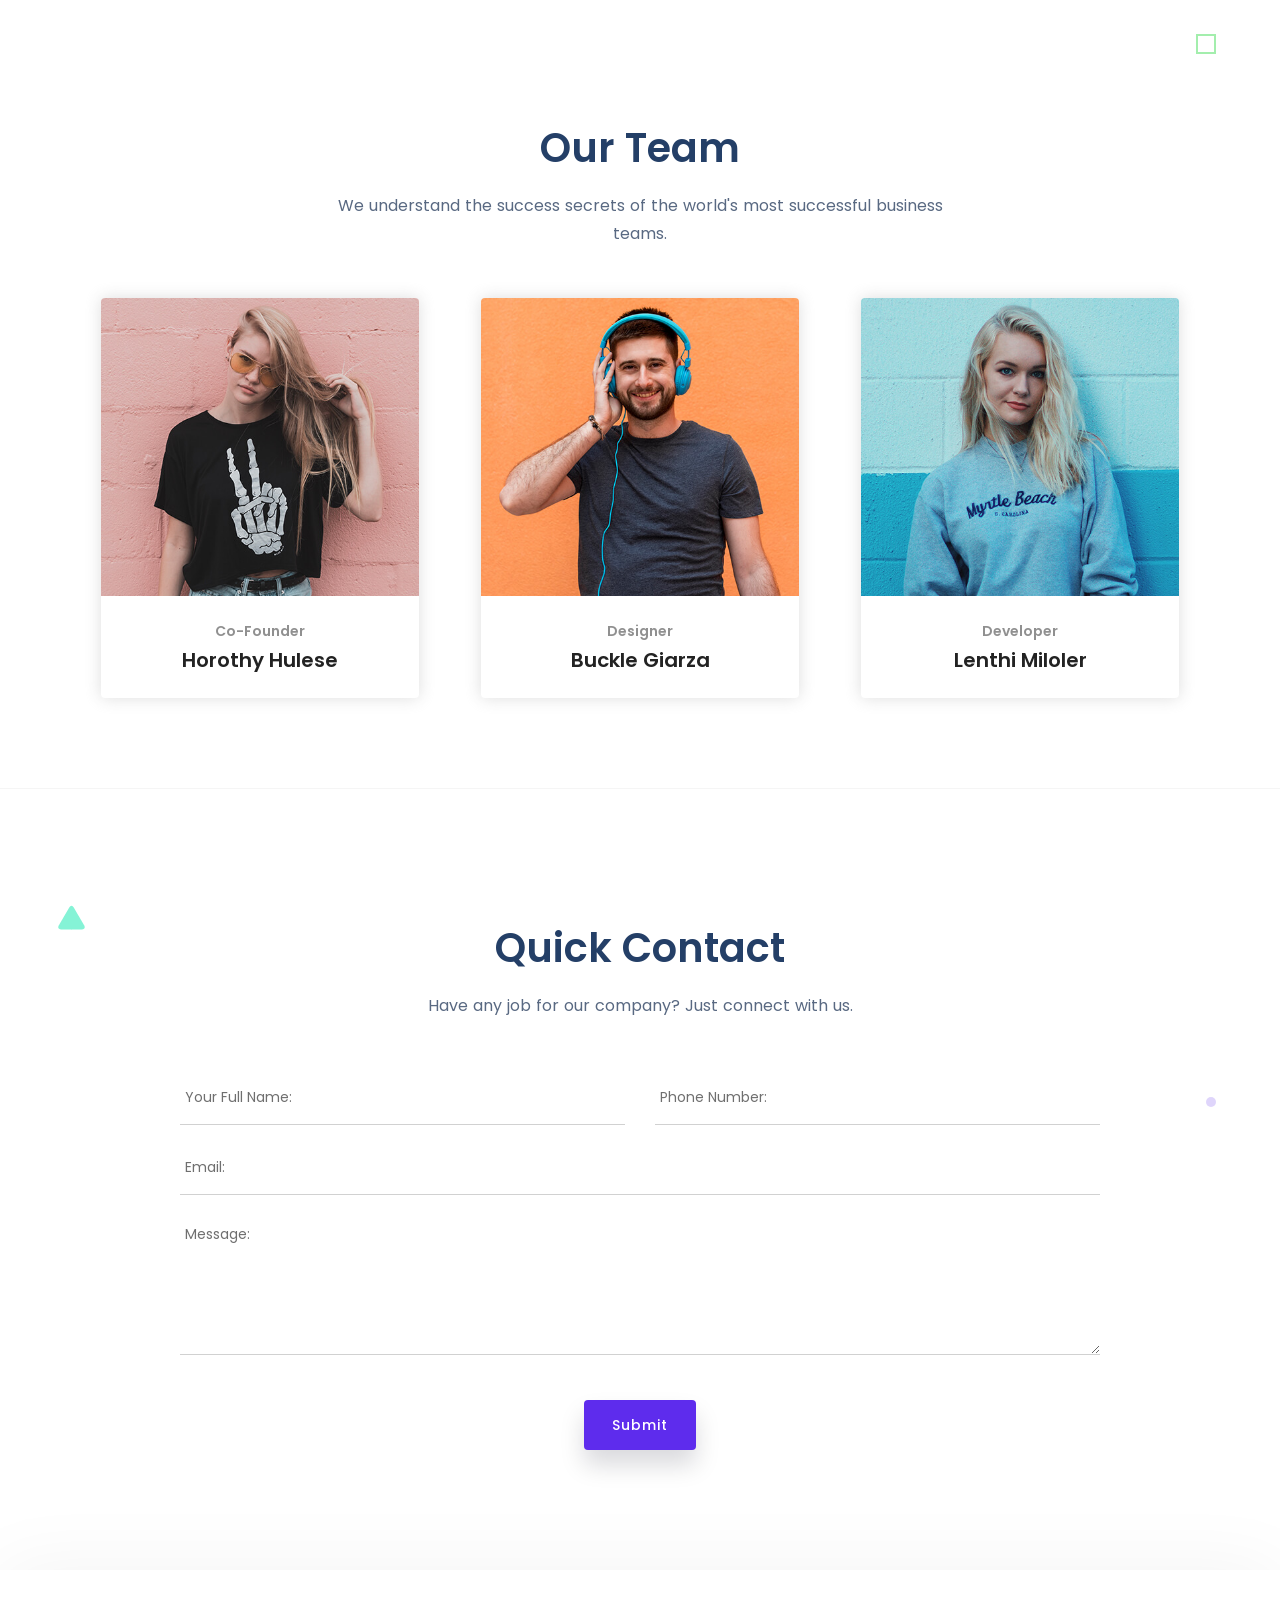
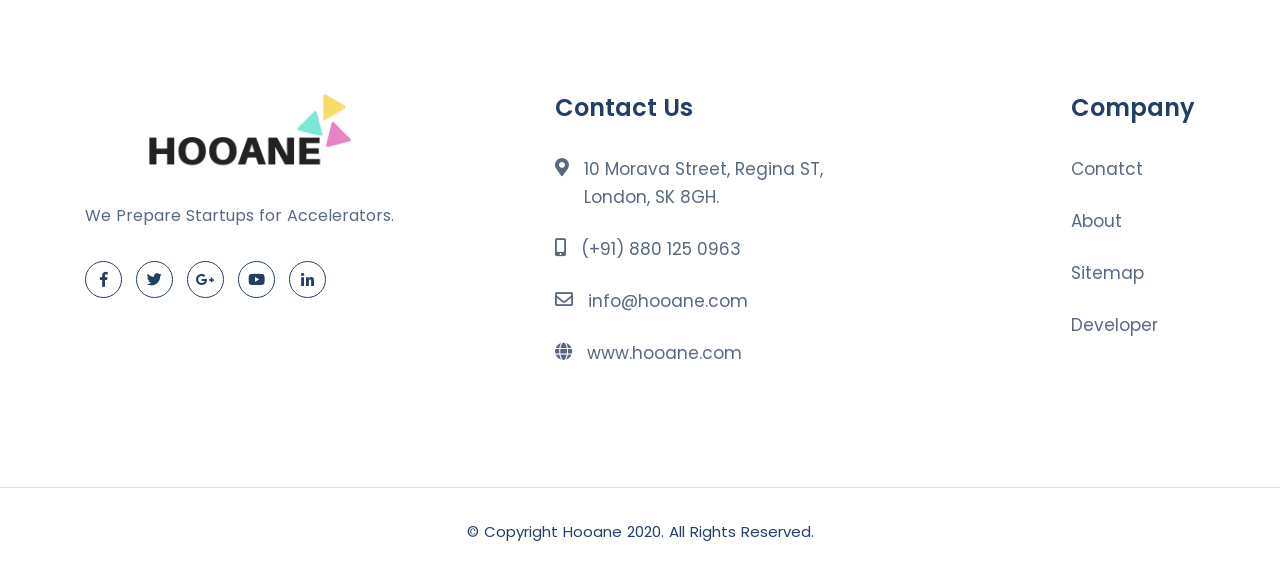
==== commit 414e37b3: "Update index.html" ====
--- a/index.html
+++ b/index.html
@@ -441,7 +441,7 @@
                                 </div>
 
                                 <div class="col-md-12 margin-30px-top xs-margin-20px-top text-center">
-                                    <button type="submit" class="butn style-one fill">Submit Comment</button>
+                                    <button type="submit" class="butn style-one fill">Submit</button>
                                     <div class="snackbars" id="form-output-global"></div>
                                 </div>
                             </div>
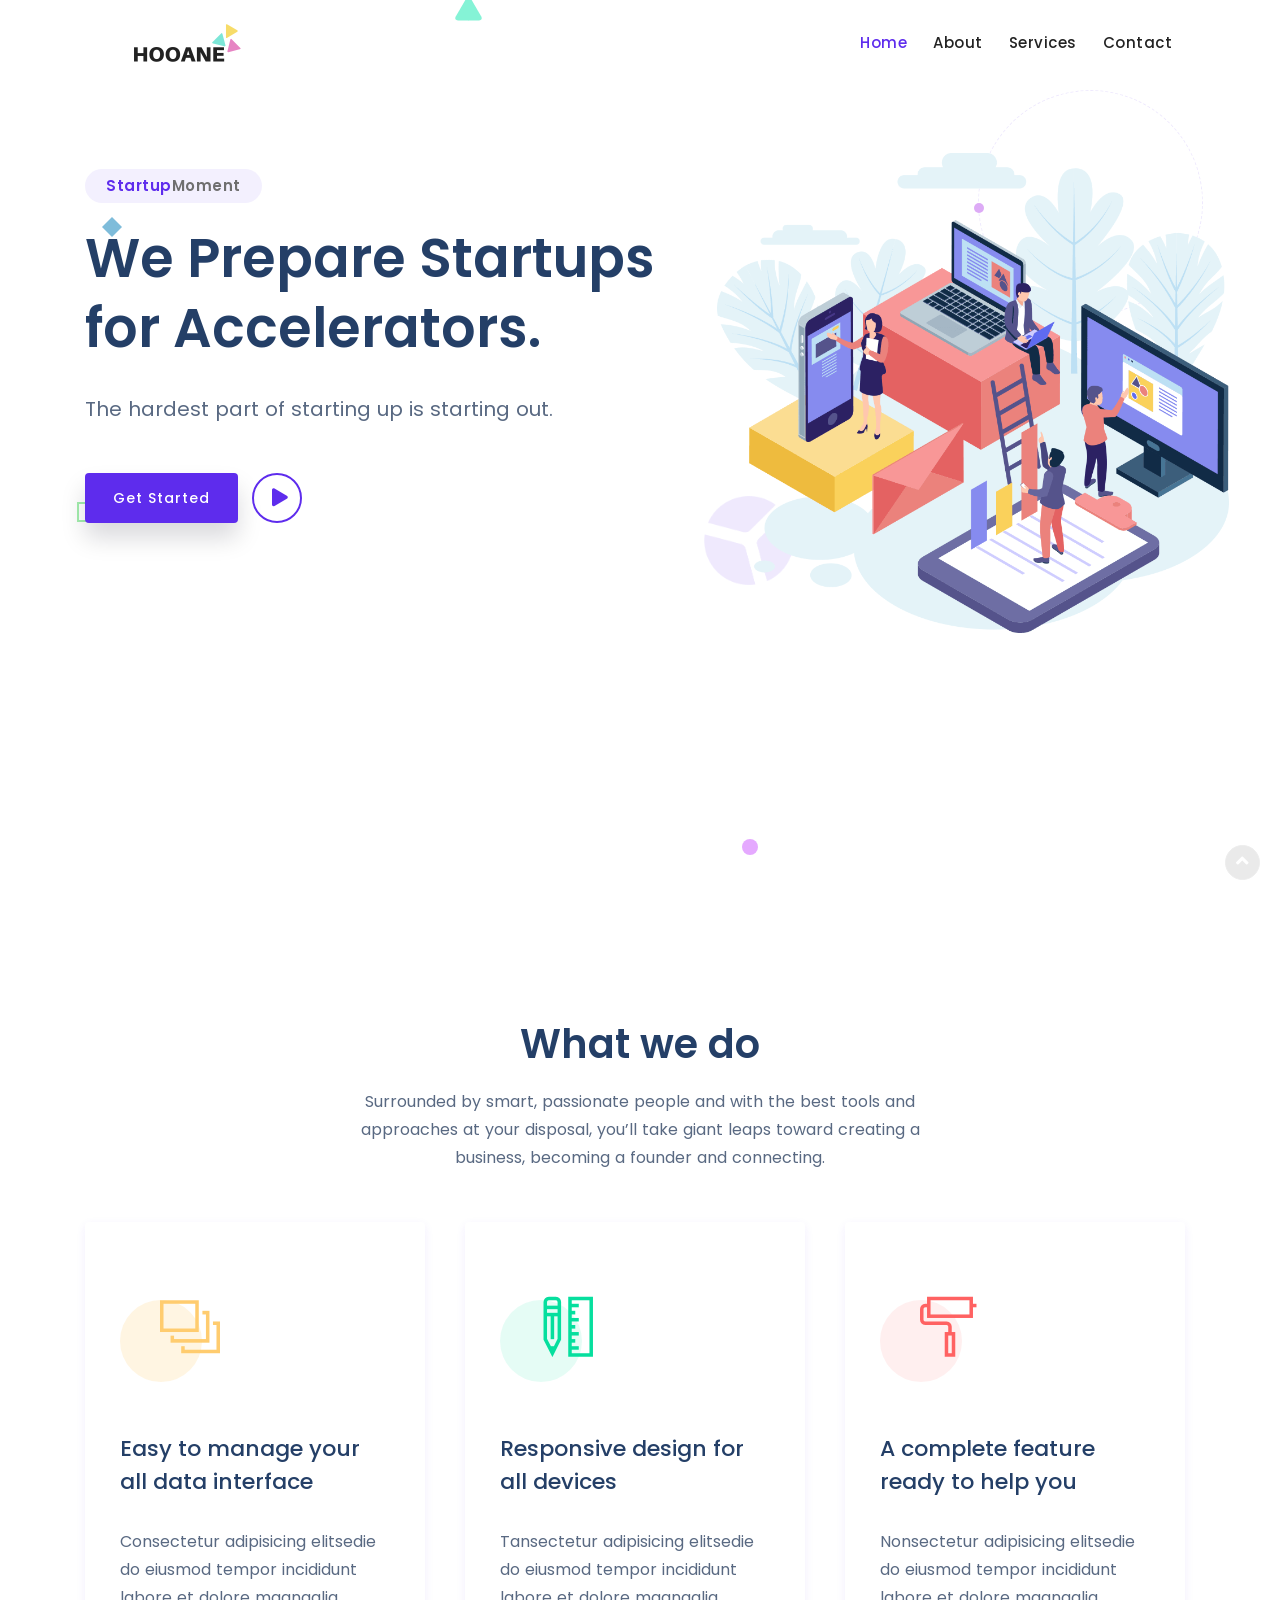
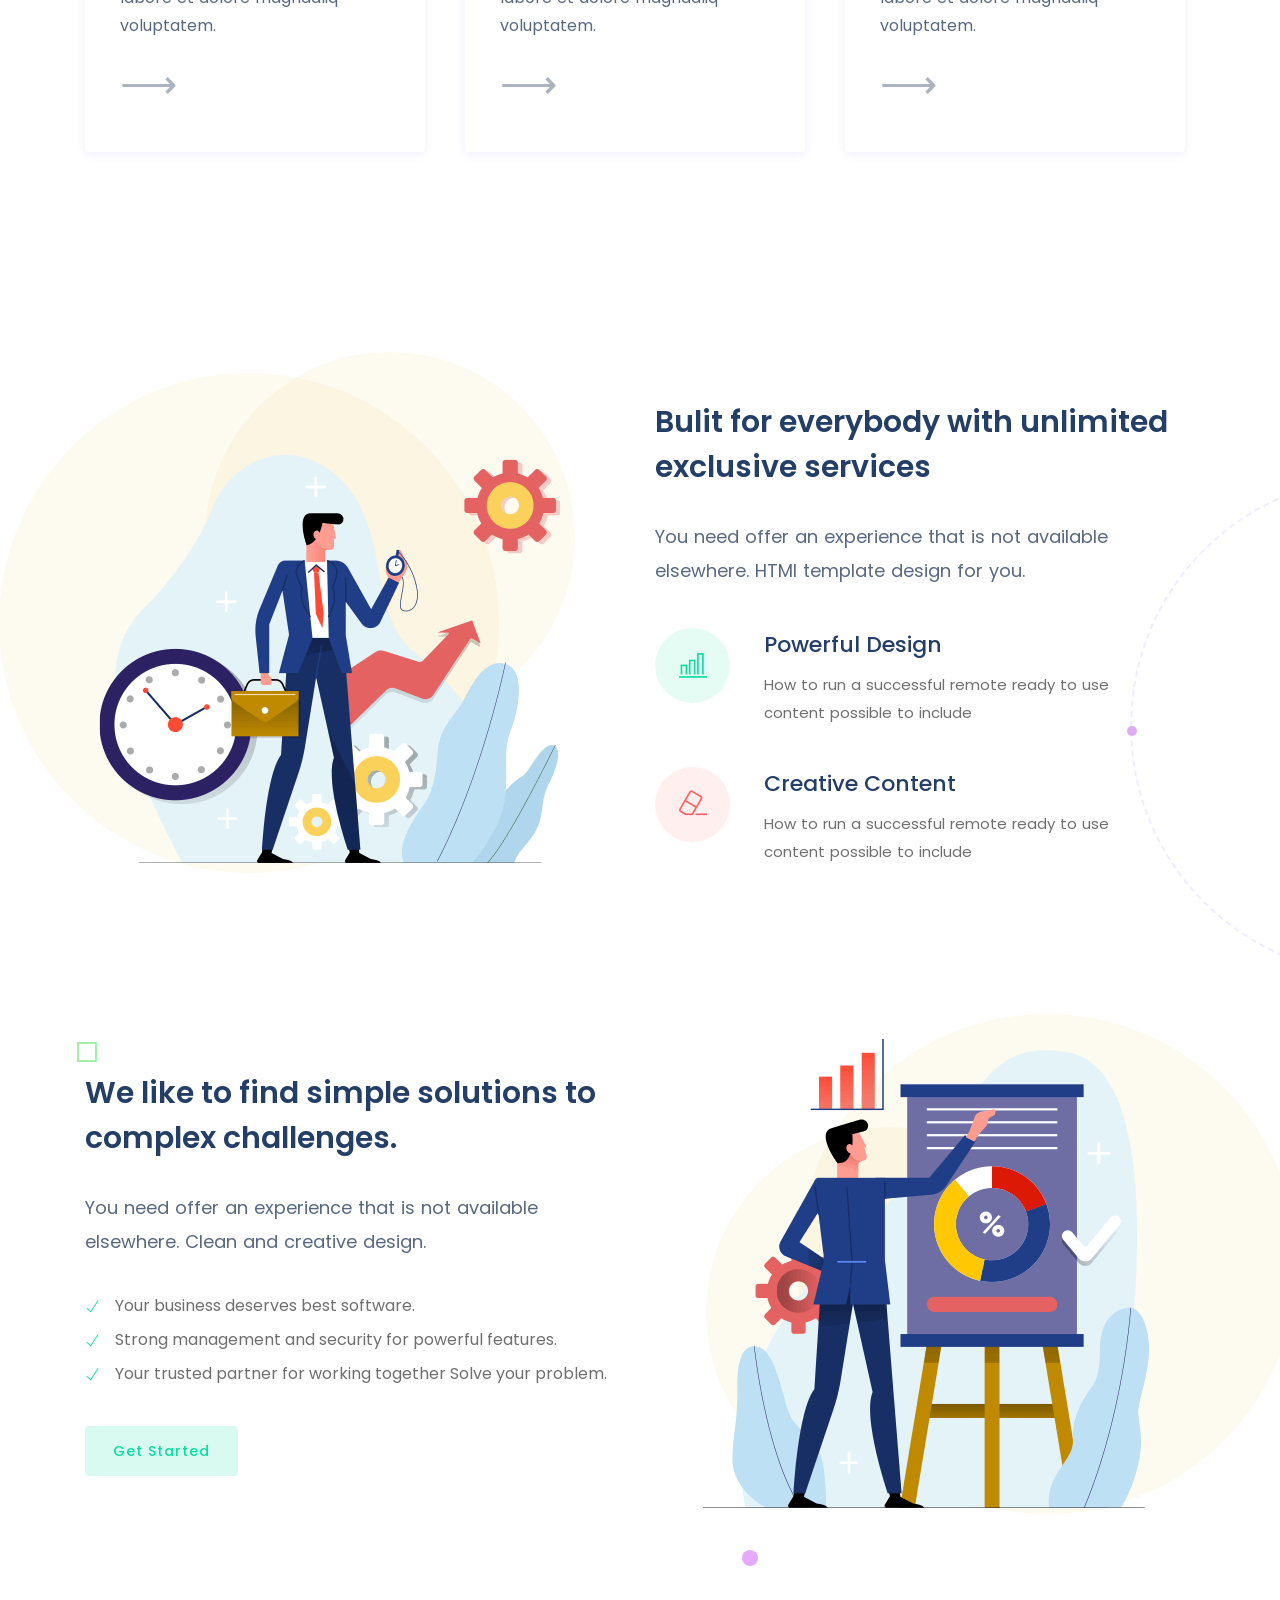
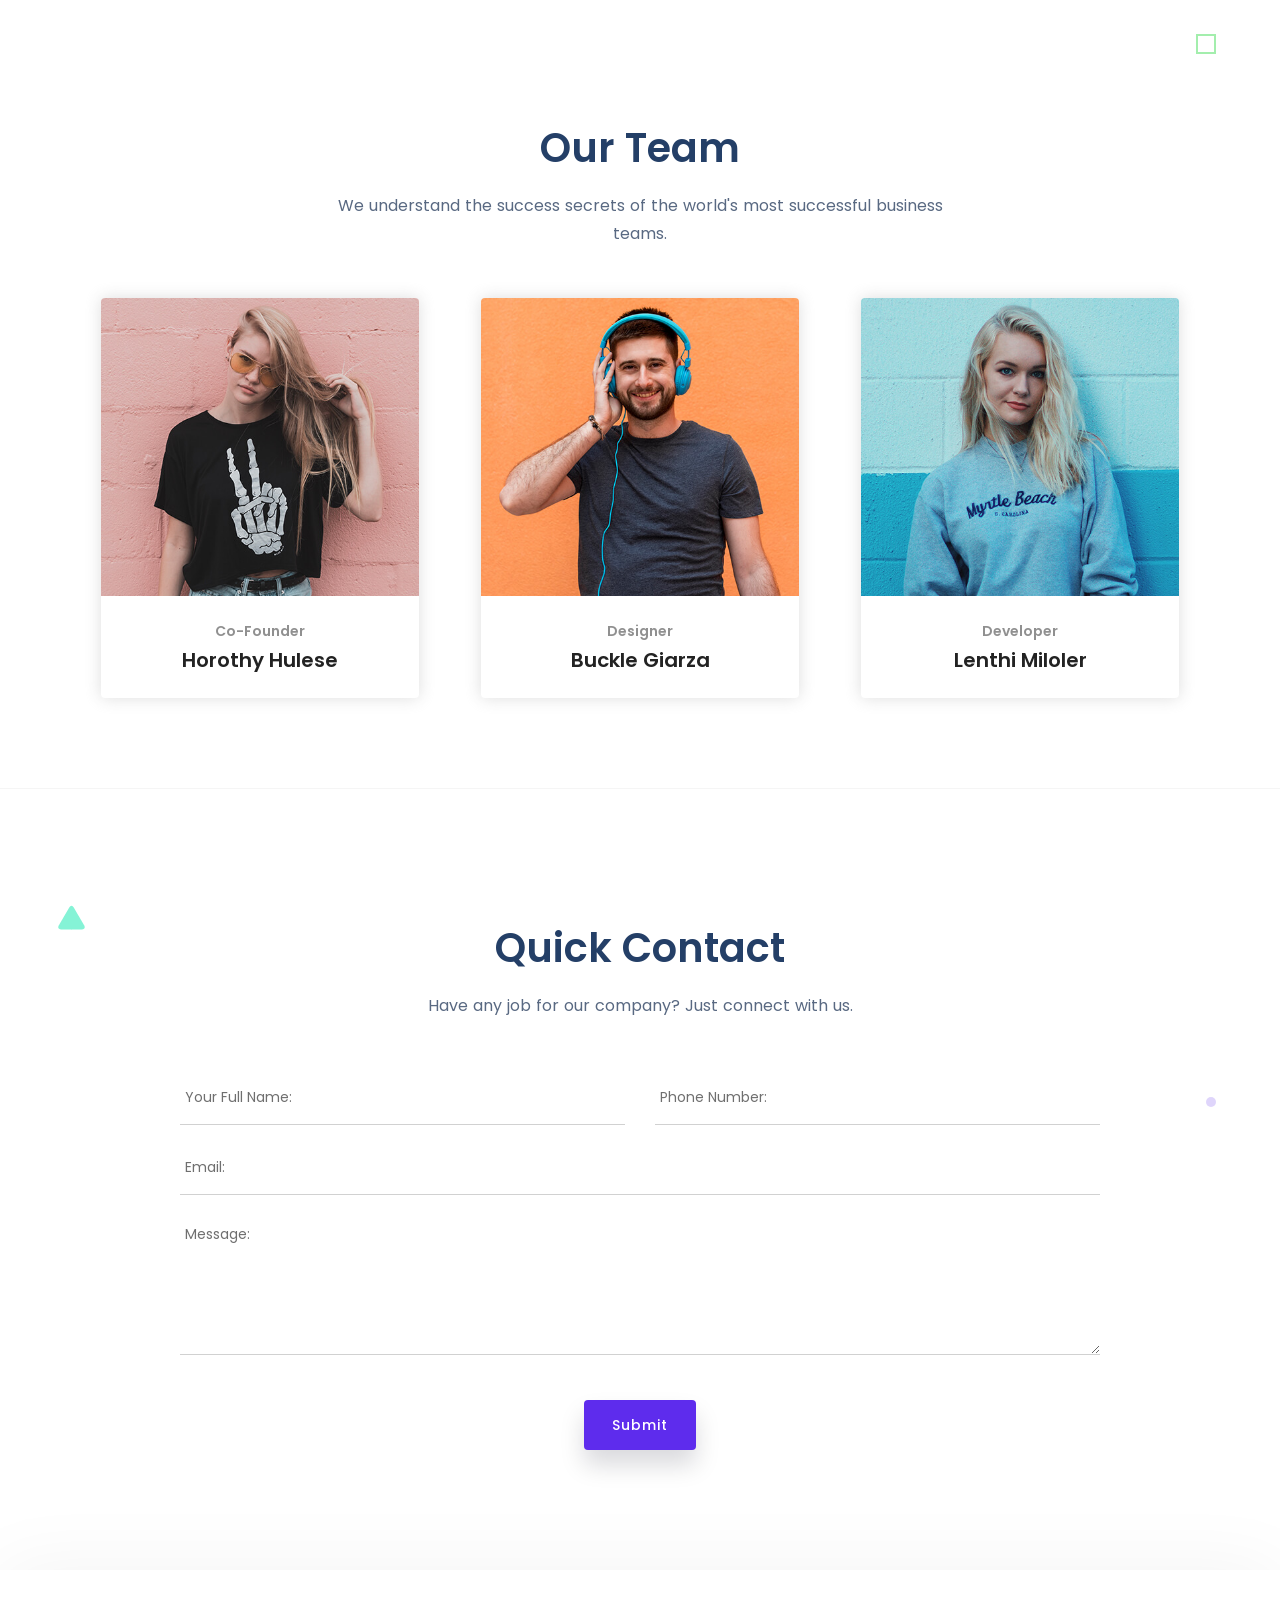
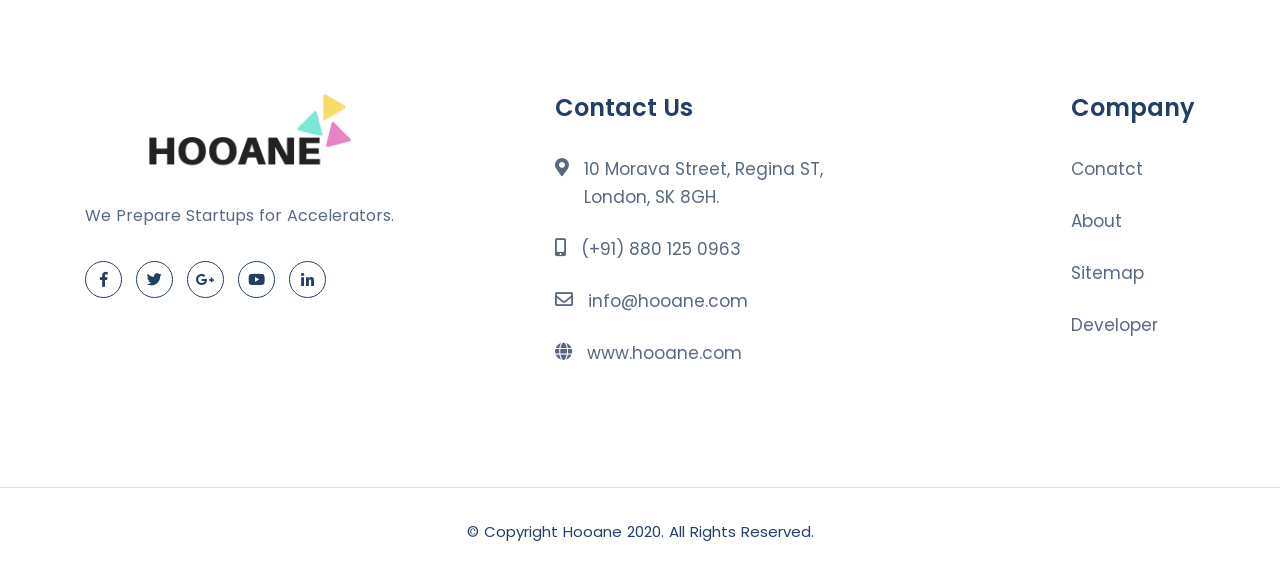
==== commit a13c8af1: "Update index.html" ====
--- a/index.html
+++ b/index.html
@@ -31,7 +31,16 @@
 
     <!-- core style css -->
     <link href="css/styles-3.css" rel="stylesheet" id="colors" />
-
+    <!-- Google Tag Manager -->
+    <script>(function (w, d, s, l, i) {
+        w[l] = w[l] || []; w[l].push({
+            'gtm.start':
+                new Date().getTime(), event: 'gtm.js'
+        }); var f = d.getElementsByTagName(s)[0],
+            j = d.createElement(s), dl = l != 'dataLayer' ? '&l=' + l : ''; j.async = true; j.src =
+                'https://www.googletagmanager.com/gtm.js?id=' + i + dl; f.parentNode.insertBefore(j, f);
+        })(window, document, 'script', 'dataLayer', 'GTM-NMWTQFL');</script>
+    <!-- End Google Tag Manager -->
 </head>
 
 <body>
--- a/css/styles-3.css
+++ b/css/styles-3.css
@@ -1,2 +1,2 @@
-#preloader{position:fixed;left:0;top:0;z-index:999999;width:100%;height:100%;overflow:visible;background:#fff;display:table;text-align:center}.loader{display:table-cell;vertical-align:middle;position:relative;width:200px;height:200px}.loader-icon{width:80px;height:80px;border:5px solid #5e2ced;border-right-color:#eee;border-radius:50%;position:relative;animation:loader-rotate 1s linear infinite;margin:0 auto}@keyframes loader-rotate{0%{transform:rotate(0)}100%{transform:rotate(360deg)}}a:hover,a:active{color:#5e2ced;text-decoration:none}.bg-theme,.theme-overlay[data-overlay-dark]:before{background:#5e2ced;background:-webkit-linear-gradient(-45deg, #5e2ced, #a485fd);background:-moz-linear-gradient(-45deg, #5e2ced, #a485fd);background:-o-linear-gradient(-45deg, #5e2ced, #a485fd);background:linear-gradient(-45deg, #5e2ced, #a485fd)}.theme-overlay-180[data-overlay-dark]:before{background:#5e2ced;background:-webkit-linear-gradient(180deg, #5e2ced, #a485fd);background:-moz-linear-gradient(180deg, #5e2ced, #a485fd);background:-o-linear-gradient(180deg, #5e2ced, #a485fd);background:linear-gradient(180deg, #5e2ced, #a485fd)}.theme-overlay-90[data-overlay-dark]:before{background:#5e2ced;background:-webkit-linear-gradient(90deg, #5e2ced, #a485fd);background:-moz-linear-gradient(90deg, #5e2ced, #a485fd);background:-o-linear-gradient(90deg, #5e2ced, #a485fd);background:linear-gradient(90deg, #5e2ced, #a485fd)}.bg-theme-90{background:#5e2ced;background:-webkit-linear-gradient(90deg, #5e2ced, #a485fd);background:-moz-linear-gradient(90deg, #5e2ced, #a485fd);background:-o-linear-gradient(90deg, #5e2ced, #a485fd);background:linear-gradient(90deg, #5e2ced, #a485fd)}.bg-theme-solid,.theme-overlay-solid[data-overlay-dark]:before{background:#5e2ced}.bg-theme-lighter{background:rgba(94,44,237,0.15)}.bg-theme-light{background:#f5fafe}.text-yellow{color:#ffcc6f}.text-green{color:#06df9e}.text-orange{color:#ff6262}.text-blue{color:#15b2ec}.text-color-md-blue{color:#243f67}.text-color-light-blue{color:#596982}.bg-yellow{background:rgba(255,204,111,0.2)}.bg-green{background:rgba(6,223,158,0.1)}.bg-orange{background:rgba(255,98,98,0.1)}.bg-blue{background:rgba(21,178,236,0.1)}.separator-dashed-line-horrizontal-full{border-bottom:1px dashed #cee1f8 !important}.text-theme-color{color:#5e2ced}.text-content-big p{font-weight:400;line-height:200%;margin-bottom:25px;font-size:15px}.service-icon{height:50px;width:50px;line-height:52px;border-radius:50px;display:inline-block;text-align:center;vertical-align:middle;margin-right:15px;color:#5e2ced;font-size:22px;transition:all 0.3s ease 0s;background:rgba(94,44,237,0.15)}.hover-icon:hover .service-icon{background:#5e2ced;background:-webkit-linear-gradient(-45deg, #5e2ced, #a485fd);background:-moz-linear-gradient(-45deg, #5e2ced, #a485fd);background:-o-linear-gradient(-45deg, #5e2ced, #a485fd);background:linear-gradient(-45deg, #5e2ced, #a485fd);color:#fff;transition:all 0.3s ease 0s}.img-effect{transition-duration:.3s;transition-property:transform;transition-timing-function:ease-out}.img-effect:hover{transform:translateY(-8px)}.shadow-primary{-webkit-box-shadow:0 20px 40px rgba(0,0,0,0.2);-moz-box-shadow:0 20px 40px rgba(0,0,0,0.2);-o-box-shadow:0 20px 40px rgba(0,0,0,0.2);box-shadow:0 20px 40px rgba(0,0,0,0.2)}.line-through{text-decoration:line-through}.cursor-pointer{cursor:pointer}.height-100vh{height:100vh}.overflow-y-visible{overflow-y:visible !important}.small-title{font-size:18px;line-height:34px}.inner-title{font-size:16px;line-height:34px}.story-video{height:100%}.min-height-auto{min-height:auto}input[type=checkbox],input[type=radio]{width:auto;margin-right:10px}.form-wrap{margin-bottom:15px}input,textarea,select,.form-input{min-height:55px;color:#6f6f6f;margin-bottom:0}.title-box{position:relative;padding:20px 0;font-size:60px;line-height:1;width:100px;text-align:right}.box-circle{left:0;bottom:0;width:1.37em;height:1.37em;position:absolute;border-radius:50%;-webkit-transition:all 0.8s ease-in-out;-moz-transition:all 0.8s ease-in-out;-o-transition:all 0.8s ease-in-out;-ms-transition:all 0.8s ease-in-out;transition:all 0.8s ease-in-out}@media screen and (min-width: 1400px){.container.lg-container{max-width:80%}}@media screen and (max-width: 991px){.title-box{font-size:54px;width:95px}}@media screen and (max-width: 767px){.inner-title{font-size:15px;line-height:30px}.small-title{font-size:16px;line-height:30px}}@media screen and (max-width: 575px){.title-box{font-size:48px;width:85px}.mobile-margin-15px-bottom{margin-bottom:15px !important}.mobile-margin-20px-bottom{margin-bottom:20px !important}.mobile-margin-25px-bottom{margin-bottom:25px !important}.mobile-margin-40px-bottom{margin-bottom:40px !important}.mobile-padding-15px-bottom{padding-bottom:15px !important}.mobile-padding-20px-bottom{padding-bottom:20px !important}.mobile-padding-25px-bottom{padding-bottom:25px !important}.mobile-padding-50px-bottom{padding-bottom:50px !important}.mobile-display-none{display:none}.mobile-no-margin-right{margin-right:0 !important}}.scroll-to-top{font-size:20px;text-align:center;color:#fff;text-decoration:none;position:fixed;bottom:20px;right:20px;display:none;border-radius:50%;background:#000;border:1px solid #2a2a2a;width:35px;height:35px;line-height:30px;z-index:9999;outline:0;-webkit-transition:all .3s ease;-moz-transition:all .3s ease;-o-transition:all 0.3s ease}.scroll-to-top i{color:#fff}.scroll-to-top:hover{color:#232323;background:#fff}.scroll-to-top:hover i{color:#232323}.scroll-to-top:visited{color:#232323;text-decoration:none}.infinite-floating{animation-duration:4s;animation-iteration-count:infinite;animation-name:Floating;animation-timing-function:ease-in-out}@keyframes Floating{0%{transform:translate(0px, 0px)}65%{transform:translate(0px, 30px)}100%{transform:translate(0px, 0px)}}.icon-box{position:relative}.icon-box .box-circle{position:absolute;left:0;bottom:0;width:82px;height:82px;background:rgba(78,74,200,0.1);border-radius:50%;-webkit-transition:all 0.3s ease-in-out;-moz-transition:all 0.3s ease-in-out;-o-transition:all 0.3s ease-in-out;-ms-transition:all 0.3s ease-in-out;transition:all 0.3s ease-in-out}.icon-box i{font-size:48px;margin-bottom:20px;display:inline-block}.icon-box:hover .box-circle{transform:scale(1.2)}.icon-box .text-yellow{color:#ffcc6f}.icon-box .text-green{color:#06df9e}.icon-box .text-orange{color:#ff6262}.icon-box .text-blue{color:#15b2ec}.icon-box .bg-yellow{background:rgba(255,204,111,0.1)}.icon-box .bg-green{background:rgba(6,223,158,0.1)}.icon-box .bg-orange{background:rgba(255,98,98,0.1)}.icon-box .bg-blue{background:rgba(21,178,236,0.1)}.icon-square{position:relative;text-align:center;border:2px solid transparent;vertical-align:top;width:60px;height:60px;background:rgba(94,44,237,0.1);border-radius:4px;display:inline-block;text-align:center;line-height:70px;color:#5e2ced}.icon-square:after{width:73px;height:73px;content:"";position:absolute;top:-9px;left:-9px;opacity:0.8;border-radius:4px;-webkit-transform:scale(0.8);transform:scale(0.8);transition:all 0.3s;border:2px solid transparent}.icon-square:hover:after{border-color:#5e2ced;-webkit-transform:scale(1);transform:scale(1);border:2px solid}.icon-square i{font-size:28px}.icon-square.yellow{background:rgba(255,204,111,0.1);color:#ffcc6f}.icon-square.green{background:rgba(6,223,158,0.1);color:#06df9e}.icon-square.orange{background:rgba(255,98,98,0.1);color:#ff6262}.icon-square.blue{background:rgba(21,178,236,0.1);color:#15b2ec}.circle-btn a{display:inline-block;border:1px solid #243f67;border-radius:100%;width:50px;height:50px;text-align:center;line-height:50px;cursor:pointer}.circle-btn a:hover{color:#fff;background:#243f67;border-color:#243f67}.circle-btn a:hover i{color:#fff}.circle-btn i{color:#243f67}.icon-circle{vertical-align:top;width:75px;height:75px;background:rgba(94,44,237,0.1);border-radius:50%;display:inline-block;text-align:center;line-height:85px;color:#5e2ced}.icon-circle i,.icon-circle span{font-size:28px}.icon-circle.yellow{background:rgba(255,204,111,0.1);color:#ffcc6f}.icon-circle.green{background:rgba(6,223,158,0.1);color:#06df9e}.icon-circle.orange{background:rgba(255,98,98,0.1);color:#ff6262}.icon-circle.blue{background:rgba(21,178,236,0.1);color:#15b2ec}.icon-circle .text{font-size:28px;line-height:75px;font-weight:600}@media screen and (max-width: 767px){.icon-circle{width:65px;height:65px;line-height:75px}.icon-circle .text{font-size:24px;line-height:65px}}.icon-play{width:55px;height:55px;border:solid 1px #fff;border-radius:55px;display:inline-block;position:relative}.icon-play:before{content:"";width:10px;height:26px;border-left:2px solid #fff;border-radius:5px;position:absolute;top:14px;left:19px}.icon-play:after{content:"";position:absolute;top:16px;left:11px;width:24px;height:21px;-webkit-transform:rotate(45deg) skew(-5deg, -5deg);transform:rotate(45deg) skew(-5deg, -5deg);border-top:2px solid #fff;border-right:2px solid #fff;border-radius:5px}.icon-play:hover{background-color:rgba(255,255,255,0.1)}@media screen and (max-width: 767px){.icon-play{width:50px;height:50px;border-radius:50px}.icon-play:before{width:10px;height:25px;top:11px;left:17px}.icon-play:after{top:13px;left:9px;width:22px;height:21px}}.icon-style{width:55px;height:55px;line-height:55px;font-size:20px;z-index:3;text-align:center;display:inline-block;position:relative;transition:all 0.4s;color:#5e2ced}.icon-style:after{content:"";width:100%;height:100%;top:0;left:0;position:absolute;border-radius:15px;background:rgba(94,44,237,0.15);z-index:-1;transform:rotate(45deg);transition:all 0.4s}.icon-style:hover{color:#fff}.icon-style:hover:after{background:#5e2ced;transform:rotate(0deg)}@media screen and (max-width: 1199px){.icon-style{font-size:18px;width:50px;height:50px;line-height:50px}}@media screen and (max-width: 991px){.icon-style{font-size:16px;width:45px;height:45px;line-height:45px;margin-bottom:10px}}@media screen and (max-width: 767px){.icon-style{font-size:14px;width:40px;height:40px;line-height:40px}}.list-style li{line-height:24px;margin-bottom:10px;position:relative;padding-left:30px;-webkit-transition:all 0.3s ease 0s;-moz-transition:all 0.3s ease 0s;-o-transition:all 0.3s ease 0s;transition:all 0.3s ease 0s}.list-style li:last-child{margin-bottom:0}.list-style li:before{content:'';position:absolute;left:4px;top:10px;width:8px;height:8px;background:#5e2ced;-webkit-border-radius:100px;-moz-border-radius:100px;-o-border-radius:100px;border-radius:100px;z-index:2}.list-style li:after{content:'';position:absolute;left:0px;top:6px;width:16px;height:16px;background:rgba(94,44,237,0.35);-webkit-border-radius:100px;-moz-border-radius:100px;-o-border-radius:100px;border-radius:100px;z-index:1}.list-style li:hover{padding-left:35px}.list-style2 li{line-height:24px;margin-bottom:10px;position:relative;padding-left:25px;-webkit-transition:all 0.3s ease 0s;-moz-transition:all 0.3s ease 0s;-o-transition:all 0.3s ease 0s;transition:all 0.3s ease 0s}.list-style2 li:last-child{margin-bottom:0}.list-style2 li:before{content:'';position:absolute;left:2px;top:8px;width:8px;height:8px;background:#5e2ced;-webkit-border-radius:3px;-moz-border-radius:3px;-o-border-radius:3px;border-radius:3px;z-index:2;transform:rotate(45deg)}.list-style2 li:after{content:'';position:absolute;left:0px;top:6px;width:12px;height:12px;background:rgba(94,44,237,0.35);-webkit-border-radius:4px;-moz-border-radius:4px;-o-border-radius:4px;border-radius:4px;z-index:1;transform:rotate(45deg)}.list-style2 li:hover{padding-left:35px}.list-style3 li{line-height:24px;margin-bottom:15px;padding-bottom:15px;border-bottom:1px dashed rgba(0,0,0,0.2);position:relative;padding-left:30px;-webkit-transition:all 0.3s ease 0s;-moz-transition:all 0.3s ease 0s;-o-transition:all 0.3s ease 0s;transition:all 0.3s ease 0s}.list-style3 li:last-child{margin-bottom:0;padding-bottom:0;border-bottom:none}.list-style3 li:before{content:'';position:absolute;left:4px;top:10px;width:8px;height:8px;background:#5e2ced;-webkit-border-radius:100px;-moz-border-radius:100px;-o-border-radius:100px;border-radius:100px;z-index:2}.list-style3 li:after{content:'';position:absolute;left:0px;top:6px;width:16px;height:16px;background:rgba(94,44,237,0.35);-webkit-border-radius:100px;-moz-border-radius:100px;-o-border-radius:100px;border-radius:100px;z-index:1}.list-style3 li:hover{padding-left:35px}.list-style5 li{margin-bottom:40px}.list-style5 li:last-child{margin-bottom:0}.list-style5 li h6{margin-bottom:10px;font-weight:500}.list-style5 li .short-desc{display:inline-block;width:80%;vertical-align:top;padding-left:30px}.list-style5 li .short-desc p{margin-bottom:0}@media screen and (max-width: 991px){.list-style5 li{margin-bottom:30px}}@media screen and (max-width: 767px){.list-style5 li .short-desc{width:75%;padding-left:20px}}.list-style6 li{font-size:16px;line-height:34px;padding-left:30px;position:relative}.list-style6 li:last-child{margin-bottom:0}.list-style6 li:before{content:"\e64c";font-family:'themify';font-size:15px;position:absolute;top:0;left:0;line-height:35px;color:#06df9e}@media screen and (max-width: 767px){.list-style6 li{font-size:15px;line-height:32px}}.list-style7{list-style:none;margin:0;padding:0}.list-style7 li{position:relative;padding:0 0 8px 40px;margin:0 0 8px 0;font-size:16px}.list-style7 li span{position:absolute;top:3px;right:0}.list-style7 li:last-child{border-bottom:none;padding-bottom:0;margin-bottom:0}.list-style7 li:before{content:""}.list-style7 li i{color:#0084e9;font-size:12px;background:rgba(0,132,233,0.1);margin-right:12px;border-radius:30px;padding:6px;position:absolute;left:0;top:2px;line-height:12px}@media screen and (max-width: 767px){.list-style7 li{font-size:15px}}.list-style8{margin-bottom:0}.list-style8 li{font-size:15px;line-height:30px;padding-left:30px;position:relative;margin-bottom:10px}.list-style8 li:last-child{margin-bottom:0}.list-style8 li:before{content:"\e64c";font-family:'themify';font-size:15px;position:absolute;top:0;left:0;line-height:34px;color:#06df9e}@media screen and (max-width: 767px){.list-style8 li{font-size:14px;line-height:30px}}.list-style9{margin-bottom:0;padding-bottom:0}.list-style9 li{border-right:1px solid #d5d5d5;padding-right:10px;margin-right:10px;margin-bottom:5px;display:inline-block;font-size:14px}.list-style9 li:last-child{border-right:none;padding-right:0;margin-right:0}.butn{background:#5e2ced;background:-webkit-linear-gradient(-45deg, #5e2ced, #a485fd);background:-moz-linear-gradient(-45deg, #5e2ced, #a485fd);background:-o-linear-gradient(-45deg, #5e2ced, #a485fd);background:linear-gradient(-45deg, #5e2ced, #a485fd);cursor:pointer;font-weight:600;color:#fff;letter-spacing:1px;font-size:14px;line-height:20px;padding:14px 28px;border-radius:30px;text-transform:uppercase;display:inline-block;vertical-align:middle;-webkit-transform:perspective(1px) translateZ(0);-moz-transform:perspective(1px) translateZ(0);-o-transform:perspective(1px) translateZ(0);transform:perspective(1px) translateZ(0);position:relative;-webkit-transition:all linear 400ms;-moz-transition:all linear 400ms;-o-transition:all linear 400ms;transition:all linear 400ms;border:none}.butn:hover{color:#fff}a.butn:hover,a.butn:active{color:#fff}.butn:before{background:#5e2ced;content:"";position:absolute;z-index:-1;top:0;bottom:0;left:0;right:0;display:inline-block;-webkit-transform:scaleX(0);-ms-transform:scaleX(0);-o-transform:scaleX(0);transform:scaleX(0);-webkit-transform-origin:51%;-ms-transform-origin:51%;-o-transform-origin:51%;transform-origin:51%;-webkit-transition-property:-webkit-transform;-moz-transition-property:-moz-transform;-o-transition-property:-o-transform;transition-property:transform;-webkit-transition-duration:0.3s;-moz-transition-duration:0.3s;-o-transition-duration:0.3s;transition-duration:0.3s;border-radius:22px;border:none}.butn:hover:before,.butn:focus:before,.butn:active:before{-webkit-transform:scaleX(1);-moz-transform:scaleX(1);-o-transform:scaleX(1);transform:scaleX(1)}.butn.white{color:#5e2ced;background:#ffffff;background:-webkit-linear-gradient(-45deg, #e0e0e0, #fff);background:-moz-linear-gradient(-45deg, #e0e0e0, #fff);background:-o-linear-gradient(-45deg, #e0e0e0, #fff);background:linear-gradient(-45deg, #e0e0e0, #fff)}.butn.white:hover{color:#5e2ced}a.butn.white:hover,a.butn.white:active{color:#5e2ced}.butn.white:before{background:#fff}.butn.small{font-size:12px;line-height:18px;padding:12px 24px}.butn.very-small{padding:8px 20px;font-size:11px}.btn.bordered{border:1px solid #fff;background:transparent;color:#fff}@media screen and (max-width: 767px){.butn{padding:12px 24px;font-size:13px}}.butn.style-one{color:#5e2ced;background:rgba(94,44,237,0.15);display:inline-block;padding:11px 28px;border-radius:4px;line-height:28px;font-weight:500;text-transform:inherit}.butn.style-one:before{content:none}.butn.style-one:hover,.butn.style-one:active,.butn.style-one.active{background:#5e2ced;color:#fff}.butn.style-one.fill{background:#5e2ced;color:#fff;box-shadow:0px 15px 25px 0px rgba(0,0,30,0.15)}.butn.style-one.fill:hover{box-shadow:none}.butn.style-one.yellow{color:#ffcc6f;background:rgba(255,204,111,0.3)}.butn.style-one.yellow:hover,.butn.style-one.yellow:active,.butn.style-one.yellow.active{background:#ffcc6f;color:#fff}.butn.style-one.green{color:#06df9e;background:rgba(6,223,158,0.15)}.butn.style-one.green:hover,.butn.style-one.green:active,.butn.style-one.green.active{background:#06df9e;color:#fff}.butn.style-one.orange{color:#ff6262;background:rgba(255,98,98,0.15)}.butn.style-one.orange:hover,.butn.style-one.orange:active,.butn.style-one.orange.active{background:#ff6262;color:#fff}.butn.style-one.blue{color:#15b2ec;background:rgba(21,178,236,0.15)}.butn.style-one.blue:hover,.butn.style-one.blue:active,.butn.style-one.blue.active{background:#15b2ec;color:#fff}.butn.style-two{background:transparent;border:1px solid #fff;border-radius:4px;display:inline-block;padding:11px 32px;font-size:15px;line-height:28px;font-weight:500;text-transform:inherit}.butn.style-two:before{content:none}.butn.style-two:hover,.butn.style-two:active,.butn.style-two:focus{background:#fff;border-radius:4px;color:#232323}.butn.style-two.reverse{background:transparent;color:#232323;border:1px solid #6f6f6f;border-radius:4px;display:inline-block;padding:11px 32px;font-size:15px;line-height:28px;font-weight:500;text-transform:inherit}.butn.style-two:before{content:none}.butn.style-two.reverse:hover,.butn.style-two.reverse:focus,.butn.style-two.reverse:active{background:#232323;border-radius:4px;color:#fff}.butn.style-two.small{padding:6px 20px;font-size:13px;line-height:24px}.butn.style-two.medium{padding:8px 22px;font-size:14px;line-height:26px}.butn.style-two.md-lg{padding:11px 28px;font-size:14px;line-height:26px}.butn.style-two.fill{background:#5e2ced}.butn.style-two.fill:hover,.butn.style-two.fill:active,.butn.style-two.fill:focus{color:#fff;background:#a485fd}@media screen and (max-width: 767px){.butn.style-two{padding:8px 24px}}.butn.style-three{color:#fff;display:inline-block;padding:11px 28px;border-radius:4px;line-height:28px;font-weight:500;text-transform:inherit}.butn.style-three:before{content:none}.butn.style-three:hover,.butn.style-three:active,.butn.style-three.active{box-shadow:0px 15px 25px 0px rgba(0,0,30,0.15)}.butn.style-three.bordered{border:1px solid #5e2ced;color:#5e2ced}.butn.style-three.bordered:hover{background:#5e2ced;border-color:transparent;color:#fff}.navbar-nav li.current>a,.navbar-nav>li.active>a{color:#5e2ced}.navbar>ul>li.current>a:after{border-color:transparent #5e2ced #5e2ced transparent}.navbar ul ul li.active>a{color:#5e2ced}.white-header-mobile .navbar-nav>li>a{font-size:14px}@media screen and (min-width: 992px){.transparent-header .navbar-nav>li.current>a,.transparent-header .navbar-nav>li.active>a{color:#fff}.transparent-header.scrollHeader .navbar-nav>li.active>a,.transparent-header.scrollHeader .navbar-nav>li.current>a{color:#5e2ced}.transparent-header.scrollHeader .navbar>ul>li.has-sub.current>a:after{border-color:transparent #5e2ced #5e2ced transparent}.white-header-mobile .navbar-nav>li>a{padding:21px 0.2rem}}@media screen and (max-width: 991px){.navbar ul ul li.active>a{color:#5e2ced}.navbar-toggler:after{border-top:2px solid #5e2ced;border-bottom:2px solid #5e2ced}.navbar-toggler:before{background:#5e2ced}.navbar-toggler.menu-opened:after,.navbar-toggler.menu-opened:before{background:#5e2ced}.light-header-mobile{background:#edf5ff}.light-header-mobile .navbar-toggler{background:#5e2ced}.light-header-mobile .navbar-toggler:after{border-color:#fff}.light-header-mobile .navbar-toggler:before{background:#fff}.light-header-mobile .navbar-toggler.menu-opened:after,.light-header-mobile .navbar-toggler.menu-opened:before{background:#fff}.white-header-mobile .navbar-toggler{top:14px;background:#5e2ced}.white-header-mobile .navbar-toggler:after{border-color:#fff}.white-header-mobile .navbar-toggler:before,.white-header-mobile .navbar-toggler.menu-opened:after{background:#fff}.light-header-mobile .navbar-toggler.menu-opened:before{background:#fff}.white-header-mobile.transparent-header li.search>a{color:#232323}.white-header-mobile .attr-nav ul li.search{margin-top:8px}.sm-bg-theme{background:#5e2ced;background:-webkit-linear-gradient(-45deg, #5e2ced, #a485fd);background:-moz-linear-gradient(-45deg, #5e2ced, #a485fd);background:-o-linear-gradient(-45deg, #5e2ced, #a485fd);background:linear-gradient(-45deg, #5e2ced, #a485fd)}.sm-bg-theme-solid{background:#5e2ced}.sm-bg-theme-90{background:#5e2ced;background:-webkit-linear-gradient(90deg, #5e2ced, #a485fd);background:-moz-linear-gradient(90deg, #5e2ced, #a485fd);background:-o-linear-gradient(90deg, #5e2ced, #a485fd);background:linear-gradient(90deg, #5e2ced, #a485fd)}.sm-bg-theme-180{background:#5e2ced;background:-webkit-linear-gradient(180deg, #5e2ced, #a485fd);background:-moz-linear-gradient(180deg, #5e2ced, #a485fd);background:-o-linear-gradient(180deg, #5e2ced, #a485fd);background:linear-gradient(180deg, #5e2ced, #a485fd)}}.onepage-header.scrollHeader .navbar{background:#5e2ced;background:-webkit-linear-gradient(-45deg, #5e2ced, #a485fd);background:-moz-linear-gradient(-45deg, #5e2ced, #a485fd);background:-o-linear-gradient(-45deg, #5e2ced, #a485fd);background:linear-gradient(-45deg, #5e2ced, #a485fd)}.onepage-header.dark .navbar .icon-bar{color:#232323}.onepage-header.dark .navbar-nav .nav-link{color:#232323;font-size:15px;font-weight:500;text-transform:none}.onepage-header.dark .navbar-nav .nav-link:hover,.onepage-header.dark .navbar-nav .nav-link.active{color:#5e2ced;opacity:1}.onepage-header.dark.scrollHeader .navbar{background:#5e2ced}.onepage-header.dark.scrollHeader .navbar-nav .nav-link{color:#fff}.onepage-header.dark.scrollHeader .navbar-nav .nav-link:hover{color:#fff;opacity:0.65}.onepage-header.dark.scrollHeader .navbar .navbar-nav .nav-link.active{color:#fff;opacity:0.65}@media screen and (min-width: 992px){.onepage-header.mobile-app .navbar .nav-item{margin-left:15px}.onepage-header.mobile-app .navbar .nav-item .nav-link{font-size:14px;letter-spacing:1px}}@media screen and (max-width: 991px){.onepage-header .navbar-nav .nav-link.active{color:#5e2ced}.onepage-header.scrollHeader .navbar-nav .nav-link:hover,.onepage-header.scrollHeader .navbar .navbar-nav .nav-link.active{color:#5e2ced}.onepage-header.dark.scrollHeader .navbar-nav .nav-link:hover,.onepage-header.dark.scrollHeader .navbar .navbar-nav .nav-link.active{color:#5e2ced;opacity:1}.onepage-header.dark.scrollHeader .navbar-nav .nav-link{color:#232323}.onepage-header.dark .navbar-toggler{background:rgba(94,44,237,0.15)}.onepage-header.dark .navbar-toggler:after{border-color:#5e2ced}.onepage-header.dark .navbar-toggler:before{background:#5e2ced}.onepage-header.dark .navbar-toggler.menu-opened:after,.onepage-header.dark .navbar-toggler.menu-opened:before{background:#5e2ced}.onepage-header.scrollHeader.dark .navbar-toggler{background:#f4f4f4}.onepage-header.scrollHeader.dark .navbar-toggler:after{border-color:#5e2ced}.onepage-header.scrollHeader.dark .navbar-toggler:before{background:#5e2ced}.onepage-header.scrollHeader.dark .navbar-toggler.menu-opened:after,.onepage-header.scrollHeader.dark .navbar-toggler.menu-opened:before{background:#5e2ced}}.section-heading{margin-bottom:50px;text-align:center}.section-heading.half{margin-bottom:30px}.section-heading h1,.section-heading h2,.section-heading h3,.section-heading h4,.section-heading h5,.section-heading h6{position:relative;margin-bottom:0;font-weight:600;position:relative;line-height:140%}.section-heading.white h1,.section-heading.white h2,.section-heading.white h3,.section-heading.white h4,.section-heading.white h5,.section-heading.white h6{color:#fff}.section-heading.grey h1,.section-heading.grey h2,.section-heading.grey h3,.section-heading.grey h4,.section-heading.grey h5,.section-heading.grey h6{color:#b7b7b7}.section-heading.grey h1:after,.section-heading.grey h2:after,.section-heading.grey h3:after,.section-heading.grey h4:after,.section-heading.grey h5:after,.section-heading.grey h6:after{background:#b7b7b7}.section-heading.left{text-align:left}.section-heading strong{font-weight:600}.section-heading.white p{color:#fff}.section-heading p{font-size:15px;font-weight:400;padding-top:15px;margin:0 auto}.section-heading span{position:relative;font-size:15px;font-weight:500;color:#5e2ced;line-height:200%;margin-bottom:10px}.section-heading.white span{color:#fff}.section-heading.grey span{color:#b7b7b7}@media screen and (max-width: 991px){.section-heading{margin-bottom:30px}.section-heading p{padding-top:10px;font-size:14px}}.section-heading2{margin-bottom:50px;text-align:center}.section-heading2.half{margin-bottom:30px}.section-heading2 h1,.section-heading2 h2,.section-heading2 h3,.section-heading2 h4,.section-heading2 h5,.section-heading2 h6{position:relative;padding-bottom:15px;font-weight:600;margin-bottom:0;position:relative;line-height:140%}.section-heading2 h1:after,.section-heading2 h2:after,.section-heading2 h3:after,.section-heading2 h4:after,.section-heading2 h5:after,.section-heading2 h6:after{content:'';display:block;width:100px;height:2px;background:#5e2ced;background:-webkit-linear-gradient(-45deg, #5e2ced, #a485fd);background:-moz-linear-gradient(-45deg, #5e2ced, #a485fd);background:-o-linear-gradient(-45deg, #5e2ced, #a485fd);background:linear-gradient(-45deg, #5e2ced, #a485fd);margin:0 auto;position:absolute;left:0;right:0;bottom:0}.section-heading2.white h1,.section-heading2.white h2,.section-heading2.white h3,.section-heading2.white h4,.section-heading2.white h5,.section-heading2.white h6{color:#fff}.section-heading2.white h1:after,.section-heading2.white h2:after,.section-heading2.white h3:after,.section-heading2.white h4:after,.section-heading2.white h5:after,.section-heading2.white h6:after{background:#fff}.section-heading2.grey h1,.section-heading2.grey h2,.section-heading2.grey h3,.section-heading2.grey h4,.section-heading2.grey h5,.section-heading2.grey h6{color:#b7b7b7}.section-heading2.grey h1:after,.section-heading2.grey h2:after,.section-heading2.grey h3:after,.section-heading2.grey h4:after,.section-heading2.grey h5:after,.section-heading2.grey h6:after{background:#b7b7b7}.section-heading2.left{margin-bottom:30px;text-align:left}.section-heading2.left h1,.section-heading2.left h2,.section-heading2.left h3,.section-heading2.left h4,.section-heading2.left h5,.section-heading2.left h6{padding-bottom:15px}.section-heading2.left h1:after,.section-heading2.left h2:after,.section-heading2.left h3:after,.section-heading2.left h4:after,.section-heading2.left h5:after,.section-heading2.left h6:after{margin:0;left:0}.section-heading2 strong{font-weight:600}.section-heading2.white p{color:#fff}.section-heading2 p{font-size:15px;font-weight:400;padding-top:15px;margin:0 auto}.section-heading2 span{position:relative;font-size:15px;font-weight:600;color:#5e2ced;line-height:200%;margin-bottom:5px;letter-spacing:1px;display:inline-block}.section-heading2.white span{color:#fff}.section-heading2.grey span{color:#b7b7b7}@media screen and (max-width: 991px){.section-heading2{margin-bottom:30px}.section-heading2 span{margin-bottom:0}}@media screen and (max-width: 767px){.section-heading2 p{font-size:14px}}.section-heading3{text-align:center;margin-bottom:50px}.section-heading3 h1,.section-heading3 h2,.section-heading3 h3,.section-heading3 h4,.section-heading3 h5,.section-heading3 h6{font-size:40px;font-weight:600;line-height:48px}.section-heading3 p{font-size:16px;line-height:28px;margin-bottom:0}@media screen and (max-width: 991px){.section-heading3{margin-bottom:40px}.section-heading3 h1,.section-heading3 h2,.section-heading3 h3,.section-heading3 h4,.section-heading3 h5,.section-heading3 h6{font-size:36px;line-height:48px}.section-heading3 p{font-size:15px}}@media screen and (max-width: 767px){.section-heading3{margin-bottom:35px}.section-heading3 h1,.section-heading3 h2,.section-heading3 h3,.section-heading3 h4,.section-heading3 h5,.section-heading3 h6{font-size:28px;line-height:40px}}.section-title .title-count{position:absolute;text-align:center;font-weight:bolder;top:-18px;margin-left:auto;margin-right:auto;left:0;right:0;font-size:160px;z-index:0;opacity:0.1;color:#999;width:160px;height:160px;line-height:160px}@media screen and (max-width: 991px){.section-title .title-count{font-size:130px;line-height:130px}}@media screen and (max-width: 767px){.section-title .title-count{font-size:110px;line-height:110px}}.main-banner-area{overflow:hidden;position:relative}.main-banner-area:after{content:'';position:absolute;width:100%;height:100%;background:none;z-index:3}.main-banner-area .right-bg{float:right;width:55.76%;right:1px;overflow:hidden;position:relative;z-index:1}.main-banner-area .right-bg:before{content:'';position:absolute;width:100%;height:100%;opacity:0.8;background:#5e2ced;background:-webkit-linear-gradient(-45deg, #5e2ced, #a485fd);background:-moz-linear-gradient(-45deg, #5e2ced, #a485fd);background:-o-linear-gradient(-45deg, #5e2ced, #a485fd);background:linear-gradient(-45deg, #5e2ced, #a485fd)}.main-banner-area .header-shape-bg{position:absolute;top:0px;min-height:500px;z-index:2;width:100%}.main-banner-area .header-text{position:absolute;width:100%;top:50%;transform:perspective(1px) translateY(-50%);z-index:4}.main-banner-area .header-text h1{font-weight:700;font-size:36px;color:#5e2ced;line-height:44px;letter-spacing:1.4px;margin-bottom:25px}.main-banner-area .header-text p{font-weight:400;font-size:16px;line-height:28px;letter-spacing:1px;margin-bottom:30px}.main-banner-area .header-text .email-box{width:85%;position:relative;background:none;overflow:hidden}.main-banner-area .header-text .email-box input{width:99%;height:45px;min-height:auto;margin-bottom:7px;-webkit-border-radius:100px;-moz-border-radius:100px;-o-border-radius:100px;border-radius:100px;border:1px solid rgba(78,78,84,0.2);outline:none;padding-left:20px;padding-right:120px;z-index:1;font-weight:500;font-size:12px;letter-spacing:0.67px}.main-banner-area .header-text .email-box .butn{position:absolute;top:0;right:0px;z-index:2;font-weight:700;font-size:12px;line-height:20px;color:#fff;outline:none;cursor:pointer;padding:13px 18px;border-top-left-radius:0;box-shadow:none;border-bottom-left-radius:0}.main-banner-area .header-text .email-box .butn:hover:before,.main-banner-area .header-text .email-box .butn:focus:before{padding:14px 18px 14px 18px;border-top-left-radius:0;border-bottom-left-radius:0}.main-banner-area .header-text .email-box .input .butn:active:before{padding:14px 18px 14px 18px;border-top-left-radius:0;border-bottom-left-radius:0}.main-banner-area .header-text .email-box span{display:block;font-size:13px;padding-left:5px}.main-banner-area .play-button-wrapper{position:absolute;width:100%;top:45%;-webkit-transform:perspective(1px) translateY(-45%);-moz-transform:perspective(1px) translateY(-45%);-ms-transform:perspective(1px) translateY(-45%);-o-transform:perspective(1px) translateY(-45%);transform:perspective(1px) translateY(-45%);z-index:4;width:55.5%;right:0px}.main-banner-area .play-button-wrapper .btn-play{width:60px;height:60px;line-height:56px;text-align:center;font-size:22px;color:#fff;margin:auto;left:14%;right:0px;display:block;border:2px solid #fff;-webkit-border-radius:100px;-moz-border-radius:100px;-o-border-radius:100px;border-radius:100px;position:absolute;overflow:hidden;top:0;bottom:0;transform:perspective(1px) translateY(-50%);z-index:3}.main-banner-area .play-button-wrapper .btn-play:before{content:'';position:absolute;width:100%;height:100%;left:0px;top:0px;background:#fff;opacity:.19;z-index:1}.main-banner-area .play-button-wrapper .btn-play i{padding-left:5px;position:relative;z-index:2}@media screen and (max-width: 1199px){.main-banner-area .right-bg{right:0}.main-banner-area .header-text{top:70%;transform:perspective(1px) translateY(-70%)}.main-banner-area .header-text h1{font-size:32px;line-height:42px}.main-banner-area .header-text .email-box{width:100%}}@media screen and (max-width: 991px){.main-banner-area .right-bg{width:100%;max-height:550px;height:100%;min-height:410px}.main-banner-area .right-bg:before{opacity:0.8}.main-banner-area .header-shape-bg{display:none}.main-banner-area .header-text{top:50%;transform:perspective(1px) translateY(-50%)}.main-banner-area .header-text h1{font-weight:600;font-size:26px;line-height:34px;margin-bottom:10px;color:#fff;text-align:center}.main-banner-area .header-text p{color:#fff;text-align:center;margin-bottom:20px;line-height:24px;font-size:14px}.main-banner-area .header-text .email-box{width:100%}.main-banner-area .header-text .email-box span{color:#fff;text-align:center}.main-banner-area .play-button-wrapper{display:none}}@media screen and (max-width: 767px){.main-banner-area .right-bg img{width:auto;max-width:144%}.main-banner-area .header-text h1{font-size:24px;line-height:30px}}.banner-creative{background:#edf5ff;padding:15% 0}.banner-creative .banner-img img{position:absolute;left:-15px;top:-38%}.banner-creative .btn-play{width:50px;height:50px;line-height:46px;text-align:center;font-size:18px;color:#fff;margin:auto;display:inline-block;border:2px solid #fff;-webkit-border-radius:100px;-moz-border-radius:100px;-o-border-radius:100px;border-radius:100px;overflow:hidden;position:relative;z-index:3}.banner-creative .btn-play:before{content:'';position:absolute;width:100%;height:100%;left:0px;top:0px;background:#fff;opacity:.19;z-index:1}.banner-creative .btn-play i{padding-left:5px;position:relative;z-index:2}.banner-creative .header-shape{position:absolute;bottom:0;left:0;width:100%}.banner-creative .header-shape img{max-width:none}.banner-creative .btn-play-theme{width:50px;height:50px;line-height:46px;text-align:center;font-size:18px;color:#5e2ced;margin:auto;display:inline-block;border:2px solid #5e2ced;-webkit-border-radius:100px;-moz-border-radius:100px;-o-border-radius:100px;border-radius:100px;overflow:hidden;position:relative;z-index:3}.banner-creative .btn-play-theme:before{content:'';position:absolute;width:100%;height:100%;left:0px;top:0px;background:#fff;opacity:.19;z-index:1}.banner-creative .btn-play-theme i{padding-left:5px;position:relative;z-index:2}@media screen and (max-width: 1399px){.banner-creative{padding:17% 0}}@media screen and (max-width: 1199px){.banner-creative .banner-img img{top:-18%}}@media screen and (max-width: 991px){.banner-creative{padding:50px 0 50px 0}.banner-creative .banner-img img{position:relative;width:auto;float:none !important;left:0}}@media screen and (max-width: 767px){.banner-creative{padding:30px 0}.banner-creative .btn-play,.banner-creative .btn-play-theme{width:40px;height:40px;line-height:36px;font-size:16px}}.creative-banner{padding:15% 0 17% 0}.creative-banner .creative-banner-img{position:absolute;left:-15px;top:-50%}.creative-banner .btn-play{width:50px;height:50px;line-height:46px;text-align:center;font-size:18px;color:#fff;margin:auto;display:inline-block;border:2px solid #fff;-webkit-border-radius:100px;-moz-border-radius:100px;-o-border-radius:100px;border-radius:100px;overflow:hidden;position:relative;z-index:3}.creative-banner .btn-play:before{content:'';position:absolute;width:100%;height:100%;left:0px;top:0px;background:#fff;opacity:.19;z-index:1}.creative-banner .btn-play i{padding-left:5px;position:relative;z-index:2}.creative-banner .wave-area{height:5%;width:100%;position:absolute;bottom:0;left:0;background:white;z-index:1}.creative-banner .wave{background:url("../img/banner/wave.svg") repeat-x;position:absolute;top:-100px;width:6400px;height:100px;animation:wave 35s cubic-bezier(0.36, 0.45, 0.63, 0.53) infinite;transform:translate3d(0, 0, 0)}.creative-banner .wave:nth-of-type(2){top:-56px;animation:wave 20s cubic-bezier(0.36, 0.45, 0.63, 0.53) -0.125s infinite,swell 7s ease -1.25s infinite;opacity:1}@keyframes wave{0%{margin-left:0}100%{margin-left:-1600px}}@keyframes swell{0%, 100%{transform:translate3d(0, -45px, 0)}50%{transform:translate3d(0, 5px, 0)}}@media screen and (max-width: 1399px){.creative-banner{padding:18% 0 22% 0}}@media screen and (max-width: 1199px){.creative-banner .creative-banner-img{top:-28%}}@media screen and (max-width: 991px){.creative-banner{padding:120px 0 50px 0}.creative-banner .creative-banner-img{position:relative;width:auto;float:none !important;left:0;top:0}.creative-banner-img{text-align:center}.creative-banner-img img{float:none !important}}@media screen and (max-width: 767px){.creative-banner{padding:90px 0 50px 0}.creative-banner .btn-play{width:40px;height:40px;line-height:36px;font-size:16px}}.theme-banner{position:relative;z-index:1}.theme-banner .container{padding-top:12%}.theme-banner .banner-wrapper-position{position:absolute;right:0;top:0;max-width:50%;width:100%;height:100%}.theme-banner .banner-wrapper{position:relative;z-index:5}.theme-banner .banner-wrapper .slogan{font-weight:600;letter-spacing:0.5px;display:inline-block;background:rgba(94,44,237,0.07);border:1px solid transparent;line-height:32px;padding:0 20px;font-size:15px;border-radius:18px}.theme-banner .banner-wrapper .slogan span{color:#5e2ced}.theme-banner .banner-wrapper .main-title{font-size:60px;line-height:80px;padding:25px 0 35px;margin-bottom:0}.theme-banner .banner-wrapper .sub-title{font-size:20px;line-height:32px;padding-bottom:28px}.theme-banner .btn-play{width:50px;height:50px;line-height:46px;text-align:center;font-size:18px;color:#5e2ced;margin:auto;display:inline-block;border:2px solid #5e2ced;-webkit-border-radius:100px;-moz-border-radius:100px;-o-border-radius:100px;border-radius:100px;overflow:hidden;position:relative;z-index:3}.theme-banner .btn-play:before{content:'';position:absolute;width:100%;height:100%;left:0px;top:0px;background:#fff;opacity:.19;z-index:1}.theme-banner .btn-play i{padding-left:5px;position:relative;z-index:2}.theme-banner .btn-play:hover{background:rgba(94,44,237,0.15)}.theme-banner .screen-one{position:absolute;right:8%;top:12%;z-index:1;width:80%}.theme-banner .screen-two{position:absolute;right:24%;top:27%;z-index:1;width:22%}@media screen and (max-width: 1599px){.theme-banner .screen-one{top:17%}}@media screen and (max-width: 1399px){.theme-banner .banner-wrapper .main-title{font-size:54px;line-height:70px;padding:20px 0 30px}}@media screen and (max-width: 1199px){.theme-banner .container{padding-top:15%}.theme-banner .screen-one{top:25%}.theme-banner .banner-wrapper .main-title{font-size:48px;line-height:65px}.theme-banner .banner-wrapper .sub-title{font-size:18px;padding-bottom:20px}}@media screen and (max-width: 991px){.theme-banner{min-height:auto !important}.theme-banner .container{padding-top:0;position:relative;left:0;top:0;transform:none}.theme-banner .banner-wrapper-position{position:relative;margin:90px auto 70px auto;max-width:75%;text-align:center}.theme-banner .banner-wrapper .main-title{font-size:42px;line-height:58px;padding-bottom:20px}.theme-banner .banner-wrapper .sub-title{padding-bottom:15px}.theme-banner .screen-one{position:relative;top:0;margin:0 auto;left:0;right:0}.theme-banner .shape-three{left:0;right:inherit}}@media screen and (max-width: 767px){.theme-banner .banner-wrapper .main-title{font-size:36px;line-height:48px}.theme-banner .banner-wrapper .sub-title{font-size:16px}.theme-banner .banner-wrapper .slogan{font-size:14px}.theme-banner .banner-wrapper-position{margin-bottom:50px;max-width:80%}.theme-banner .screen-one{width:95%}}@media screen and (max-width: 575px){.theme-banner .banner-wrapper .main-title{font-size:26px;line-height:36px}.theme-banner .banner-wrapper .sub-title{padding-bottom:10px}}.shape-one{position:absolute;right:0;top:145px;z-index:0;opacity:0.65}.shape-two{position:absolute;bottom:12%;left:31%;animation:rotated 20s infinite linear}.shape-three{position:absolute;bottom:35%;right:76%;z-index:-1;animation:rotated 50s infinite linear;width:14%}.shape-four{position:absolute;top:17%;right:37%;z-index:-1;animation:rotatedHalf 30s infinite linear}.shape-four:before{content:"";position:absolute;left:50%;top:50%;height:95px;width:95px;border:2px solid #a485fd;border-radius:50%;transform:translateX(-50%) translateY(-50%);opacity:.3;animation:pulse-border 1500ms ease-out infinite}.shape-four:after{content:"";position:absolute;left:50%;top:50%;height:80px;width:80px;border:2px solid #a485fd;border-radius:50%;transform:translateX(-50%) translateY(-50%);opacity:.3;animation:pulse-border 1500ms ease-out infinite}.shape-five{position:absolute;bottom:5%;left:58%;width:16px;height:16px;border-radius:16px;background:#e5a9ff;-webkit-animation:rotate3d 10s linear infinite;-moz-animation:rotate3d 10s linear infinite;-o-animation:rotate3d 10s linear infinite;animation:rotate3d 10s linear infinite}.triangle-shape{top:15%;left:36%;position:absolute;animation:animationFramesOne 30s infinite linear;opacity:.5;position:relative;background-color:#0ee8af;text-align:left;-webkit-transform:rotate(-60deg) skewX(-30deg) scale(1, 0.866);transform:rotate(-60deg) skewX(-30deg) scale(1, 0.866);width:15px;height:15px;border-top-right-radius:30%}.triangle-shape:before{-webkit-transform:rotate(-135deg) skewX(-45deg) scale(1.414, 0.707) translate(0, -50%);transform:rotate(-135deg) skewX(-45deg) scale(1.414, 0.707) translate(0, -50%)}.triangle-shape:after,.triangle-shape:before{content:'';position:absolute;background-color:inherit}.triangle-shape:after{-webkit-transform:rotate(135deg) skewY(-45deg) scale(0.707, 1.414) translate(50%);transform:rotate(135deg) skewY(-45deg) scale(0.707, 1.414) translate(50%);width:15px;height:15px;border-top-right-radius:30%}.triangle-shape:before{width:15px;height:15px;border-top-right-radius:30%}.triangle-shape:after,.triangle-shape:before{content:'';position:absolute;background-color:inherit}.square-shape{opacity:.5;width:0;height:0;border:10px solid transparent;border-bottom-color:#007cb7;position:absolute;top:23%;left:8%;animation:animationFramesTwo 13s infinite linear}.square-shape:after{content:'';width:0;height:0;position:absolute;left:-10px;top:10px;border:10px solid transparent;border-top-color:#007cb7}.square-shape-two{position:absolute;width:20px;height:20px;border:2px solid #a3eead;bottom:42%;left:6%;animation:animationFramesTwo 25s infinite linear}.round-shape-one{position:absolute;right:6%;top:10%;width:225px;height:225px;border-radius:50%;border:1px dashed rgba(94,44,237,0.1);animation:rotated 30s infinite linear}.round-shape-one:before{content:"";width:10px;height:10px;position:absolute;top:50%;left:-5px;background:#ddabf6;border-radius:50%}.round-shape-two{position:absolute;right:-350px;top:15%;width:500px;height:500px;border-radius:100%;border:2px dashed rgba(94,44,237,0.09);animation:rotated 50s infinite linear}.round-shape-two:before{content:"";width:10px;height:10px;position:absolute;top:50%;left:-5px;background:#ddabf6;border-radius:50%}@media screen and (max-width: 1199px){.round-shape-two{right:-450px;top:35%}}@media screen and (max-width: 991px){.round-shape-two{right:-400px;top:35%}}@media screen and (max-width: 767px){.round-shape-two{width:450px;height:450px;right:-370px;top:35%}}@media screen and (max-width: 575px){.round-shape-two{width:300px;height:300px;right:-270px;top:40%}}.shape-six{background:rgba(94,44,237,0.2);top:40%;right:85px;-webkit-transform:translateY(-50%);-ms-transform:translateY(-50%);transform:translateY(-50%);-webkit-animation:spin1 2s infinite alternate;animation:spin1 2s infinite alternate;width:10px;height:10px;position:absolute;border-radius:50%}.right-align{right:5%;left:inherit}.left-align{left:5%;right:inherit}.bottom-align{bottom:0;top:inherit}.top-align{top:0;bottom:inherit}.round-shape-two.left-minus-align{left:-15%;right:inherit}@media screen and (max-width: 1199px){.round-shape-two.left-minus-align{left:-450px;top:35%}}@media screen and (max-width: 991px){.round-shape-two.left-minus-align{left:-400px;top:35%}}@media screen and (max-width: 767px){.round-shape-two.left-minus-align{width:450px;height:450px;left:-370px;top:35%}}@media screen and (max-width: 575px){.round-shape-two.left-minus-align{width:300px;height:300px;left:-270px;top:40%}}@keyframes spin1{0%{-webkit-transform:scale(0.9);transform:scale(0.9)}100%{-webkit-transform:scale(1.5);transform:scale(1.5)}}@keyframes rotate3d{0%{-webkit-transform:rotateY(0deg);-moz-transform:rotateY(0deg);-ms-transform:rotateY(0deg);-o-transform:rotateY(0deg);transform:rotateY(0deg)}100%{-webkit-transform:rotateY(360deg);-moz-transform:rotateY(360deg);-ms-transform:rotateY(360deg);-o-transform:rotateY(360deg);transform:rotateY(360deg)}}@keyframes pulse-border{0%{transform:translateX(-50%) translateY(-50%) translateZ(0) scale(1)}100%{transform:translateX(-50%) translateY(-50%) translateZ(0) scale(1.2)}}@-webkit-keyframes rotated{0%{-webkit-transform:rotate(0);transform:rotate(0)}100%{-webkit-transform:rotate(360deg);transform:rotate(360deg)}}@keyframes rotated{0%{-webkit-transform:rotate(0);transform:rotate(0)}100%{-webkit-transform:rotate(360deg);transform:rotate(360deg)}}@-webkit-keyframes rotatedHalf{0%{-webkit-transform:rotate(0);transform:rotate(0)}50%{-webkit-transform:rotate(90deg);transform:rotate(90deg)}100%{-webkit-transform:rotate(0);transform:rotate(0)}}@keyframes rotatedHalf{0%{-webkit-transform:rotate(0);transform:rotate(0)}50%{-webkit-transform:rotate(90deg);transform:rotate(90deg)}100%{-webkit-transform:rotate(0);transform:rotate(0)}}@keyframes animationFramesOne{0%{transform:translate(0px, 0px) rotate(0deg)}20%{transform:translate(73px, -1px) rotate(36deg)}40%{transform:translate(141px, 72px) rotate(72deg)}60%{transform:translate(83px, 122px) rotate(108deg)}80%{transform:translate(-40px, 72px) rotate(144deg)}100%{transform:translate(0px, 0px) rotate(0deg)}}@-webkit-keyframes animationFramesOne{0%{-webkit-transform:translate(0px, 0px) rotate(0deg)}20%{-webkit-transform:translate(73px, -1px) rotate(36deg)}40%{-webkit-transform:translate(141px, 72px) rotate(72deg)}60%{-webkit-transform:translate(83px, 122px) rotate(108deg)}80%{-webkit-transform:translate(-40px, 72px) rotate(144deg)}100%{-webkit-transform:translate(0px, 0px) rotate(0deg)}}@keyframes animationFramesTwo{0%{transform:translate(0px, 0px) rotate(0deg) scale(1)}20%{transform:translate(73px, -1px) rotate(36deg) scale(0.9)}40%{transform:translate(141px, 72px) rotate(72deg) scale(1)}60%{transform:translate(83px, 122px) rotate(108deg) scale(1.2)}80%{transform:translate(-40px, 72px) rotate(144deg) scale(1.1)}100%{transform:translate(0px, 0px) rotate(0deg) scale(1)}}@-webkit-keyframes animationFramesTwo{0%{-webkit-transform:translate(0px, 0px) rotate(0deg) scale(1)}20%{-webkit-transform:translate(73px, -1px) rotate(36deg) scale(0.9)}40%{-webkit-transform:translate(141px, 72px) rotate(72deg) scale(1)}60%{-webkit-transform:translate(83px, 122px) rotate(108deg) scale(1.2)}80%{-webkit-transform:translate(-40px, 72px) rotate(144deg) scale(1.1)}100%{-webkit-transform:translate(0px, 0px) rotate(0deg) scale(1)}}@media screen and (max-width: 1199px){.round-shape-one{top:20%;width:150px;height:150px;right:8%}}@media screen and (max-width: 575px){.round-shape-one{right:12%}}.creative-banner-area{width:100%;position:relative;background:#5e2ced;background:-webkit-linear-gradient(180deg, #5e2ced, #a485fd);background:-moz-linear-gradient(180deg, #5e2ced, #a485fd);background:-o-linear-gradient(180deg, #5e2ced, #a485fd);background:linear-gradient(180deg, #5e2ced, #a485fd)}.creative-banner-area .container{position:absolute;left:50%;top:40%;-moz-transform:translate(-50%, -50%);-ms-transform:translate(-50%, -50%);-webkit-transform:translate(-50%, -50%);transform:translate(-50%, -50%);z-index:9}.creative-banner-area .btn-play{width:50px;height:50px;line-height:46px;text-align:center;font-size:18px;color:#fff;margin:auto;display:inline-block;border:2px solid #fff;-webkit-border-radius:100px;-moz-border-radius:100px;border-radius:100px;overflow:hidden;position:relative;z-index:3}.creative-banner-area .btn-play:before{content:'';position:absolute;width:100%;height:100%;left:0px;top:0px;background:#fff;opacity:.19;z-index:1}.creative-banner-area .btn-play i{padding-left:5px;position:relative;z-index:2}.creative-banner-area .banner-content-img{width:55%;height:auto;text-align:center;position:absolute;bottom:-150px;right:0;z-index:9;left:0;margin:0 auto}.creative-banner-area .header-shape{position:absolute;left:0;bottom:0;width:100%}.creative-banner-area .header-shape img{max-width:none}@media screen and (max-width: 1599px){.creative-banner-area .banner-content-img{bottom:-125px}}@media screen and (max-width: 1399px){.creative-banner-area .container{top:45%}.creative-banner-area .banner-content-img{bottom:-150px}}@media screen and (max-width: 1199px){.creative-banner-area .banner-content-img{bottom:-120px}}@media screen and (max-width: 767px){.creative-banner-area .container{top:45%}.creative-banner-area .banner-content-img{bottom:-40px;width:75%}}.main-banner{position:relative}.main-banner .header-shape{position:absolute;bottom:0;left:0;z-index:1;margin:0;width:100%}.main-banner .header-shape img{max-width:none}.main-banner>.container{padding-top:15%;position:relative;z-index:9}.main-banner .banner-wrapper-position{position:absolute;right:50px;top:130px;max-width:40%;width:100%;height:auto;z-index:9}.main-banner .btn-play{width:50px;height:50px;line-height:46px;text-align:center;font-size:18px;color:#fff;margin:auto;display:inline-block;border:2px solid #fff;-webkit-border-radius:100px;-moz-border-radius:100px;border-radius:100px;overflow:hidden;position:relative;z-index:3}.main-banner .btn-play:before{content:'';position:absolute;width:100%;height:100%;left:0px;top:0px;background:#fff;opacity:.19;z-index:1}.main-banner .btn-play i{padding-left:5px;position:relative;z-index:2}.main-banner .header-text h1{position:relative;font-size:65px;line-height:85px;font-weight:700;color:#fff;margin-bottom:15px;letter-spacing:1px}.main-banner .banner-content-img{width:55%;height:66%;right:30px;text-align:right;position:absolute;bottom:100px;z-index:9}.main-banner .header-text p{line-height:30px}@media screen and (max-width: 1399px){.main-banner .banner-wrapper-position{max-width:45%}.main-banner .header-text h1{font-size:58px;line-height:75px}}@media screen and (max-width: 1199px){.main-banner>.container{padding-top:18%}}@media screen and (max-width: 991px){.main-banner{padding:90px 0 120px 0}.main-banner>.container{padding-top:0;position:relative;top:0;transform:none;left:0}.main-banner .banner-wrapper-position{position:relative;right:0;top:0;text-align:center;margin:0 auto 50px auto;max-width:60%}.main-banner .header-text{text-align:center;padding:0 7%}.main-banner .header-text h1{font-size:52px;line-height:65px}}@media screen and (max-width: 767px){.main-banner{padding:90px 0}.main-banner .banner-wrapper-position{max-width:65%}.main-banner .header-text{padding:0 15px}.main-banner .header-text h1{font-size:42px;line-height:48px}}@media screen and (max-width: 575px){.main-banner .header-text h1{font-size:34px;line-height:42px}.main-banner>.container{position:absolute;left:50%;top:55%;transform:translate(-50%, -50%)}}.animated-banner-area{position:relative;overflow:hidden}.animated-banner-area>.container{position:absolute;left:50%;top:45%;-moz-transform:translate(-50%, -50%);-ms-transform:translate(-50%, -50%);-webkit-transform:translate(-50%, -50%);transform:translate(-50%, -50%);z-index:9}.animated-banner-area h1{padding:0 0 15px 0;color:#fff;font-size:58px;line-height:70px;font-weight:300}.animated-banner-area p{padding:0 0 30px 0;font-size:22px;line-height:36px;color:#fff;letter-spacing:0.5px;font-weight:300}.animated-banner-area .btn-play{width:60px;height:60px;line-height:65px;text-align:center;font-size:18px;color:#fff;margin:auto;display:inline-block;border:2px solid #fff;-webkit-border-radius:100px;-moz-border-radius:100px;border-radius:100px;overflow:hidden;position:relative;z-index:3}.animated-banner-area .btn-play i{position:relative;z-index:2;font-size:28px}.animated-banner-area .banner-content-img{position:absolute;right:20px;top:120px;max-width:45%;width:100%;z-index:9}.animated-banner-area .header-shape{position:absolute;bottom:0;left:0;width:100%;height:100%}.animated-banner-area .header-shape img{max-width:none;height:100%}@media screen and (max-width: 1399px){.animated-banner-area>.container{left:52%}.animated-banner-area h1{font-size:52px;margin-bottom:10px}.animated-banner-area p{padding-bottom:10px;font-size:18px;line-height:36px}}@media screen and (max-width: 1199px){.animated-banner-area>.container{left:54%}.animated-banner-area h1{font-size:44px}.animated-banner-area p{font-size:16px;line-height:34px}}@media screen and (max-width: 1024px){.animated-banner-area{min-height:750px !important}}@media screen and (max-width: 991px){.animated-banner-area{padding:70px 0 90px 0;min-height:inherit !important}.animated-banner-area>.container{left:50%}.animated-banner-area h1{font-size:42px;line-height:58px}.animated-banner-area .banner-content-img{position:relative;left:0;right:0;width:100%;top:0;text-align:center;height:auto;max-width:80%;margin:0 auto 50px auto}.animated-banner-area>.container{position:relative;left:0;right:0;margin:0 auto;max-width:100%;top:0;transform:none}.animated-banner-area p{margin-bottom:20px}}@media screen and (max-width: 575px){.animated-banner-area{padding:30px 0 50px 0}.animated-banner-area h1{font-size:28px;line-height:48px;margin-bottom:0}.animated-banner-area .banner-content-img{max-width:90%;margin-bottom:30px}.animated-banner-area p{font-size:14px;line-height:28px;margin-bottom:20px}}.page-title-section{padding:200px 0 125px;text-align:center}.page-title-section h1{font-size:40px;font-weight:600;letter-spacing:1px;line-height:1;color:#fff;margin-bottom:0}.page-title-section ul{margin-bottom:0;margin-top:15px;text-align:center}.page-title-section ul li{display:inline-block}.page-title-section ul li:last-child a{color:#fff;font-weight:600;opacity:0.65}.page-title-section ul li:after{content:'\f105';font-weight:700;vertical-align:middle;color:#fff;font-family:Font Awesome\ 5 Free;padding:0 5px 0 10px}.page-title-section ul li:last-child:after{content:none}.page-title-section ul li a{color:#fff;font-size:14px;font-weight:500}.page-title-section .active a,.page-title-section li.active:last-child a{color:#fff}@media screen and (max-width: 1199px){.page-title-section{padding:165px 0 100px 0}.page-title-section h1{font-size:36px;line-height:42px}}@media screen and (max-width: 991px){.page-title-section{padding:140px 0 90px 0}.page-title-section h1{font-size:32px;line-height:40px}.page-title-section ul{margin-top:5px}.page-title-section ul li a{font-size:13px}}@media screen and (max-width: 767px){.page-title-section{padding:140px 0 75px 0}}.feature-block1{text-align:center;padding-left:20px;padding-right:20px;-webkit-transition:all 0.3s ease 0s;-moz-transition:all 0.3s ease 0s;-o-transition:all 0.3s ease 0s;transition:all 0.3s ease 0s;color:rgba(255,255,255,0.85)}.feature-block1.line{position:relative}.feature-block1.line:after{content:'';position:absolute;width:69%;height:2px;top:50px;left:70%;-webkit-transition:all 0.3s ease 0s;-moz-transition:all 0.3s ease 0s;-o-transition:all 0.3s ease 0s;transition:all 0.3s ease 0s;border:1px dashed #fff}.feature-block1 .icon{width:100px;height:100px;margin:auto;-webkit-border-radius:30px;-moz-border-radius:30px;-o-border-radius:30px;border-radius:30px;margin-bottom:35px;-webkit-transition:all 0.3s ease 0s;-moz-transition:all 0.3s ease 0s;-o-transition:all 0.3s ease 0s;transition:all 0.3s ease 0s;background:rgba(255,255,255,0.9);-webkit-transform:rotate(45deg);-moz-transform:rotate(45deg);-o-transform:rotate(45deg);transform:rotate(45deg)}.feature-block1 .icon i{display:block;width:100px;height:100px;line-height:95px;color:#5e2ced;font-size:40px;-webkit-transform:rotate(315deg);-moz-transform:rotate(315deg);-o-transform:rotate(315deg);transform:rotate(315deg)}.feature-block1 .title{font-size:18px;letter-spacing:1.12px;margin-bottom:15px;color:#fff}.feature-block1:hover .icon{background:#5e2ced;-webkit-transform:rotate(0deg);-moz-transform:rotate(0deg);-o-transform:rotate(0deg);transform:rotate(0deg)}.feature-block1:hover .icon i{-webkit-transform:rotate(0deg);-moz-transform:rotate(0deg);-o-transform:rotate(0deg);transform:rotate(0deg);color:#fff}@media screen and (max-width: 1199px){.feature-block1 .icon i{width:90px;height:90px;line-height:90px;font-size:36px}.feature-block1 .title{margin-bottom:10px}.feature-block1 .icon{width:90px;height:90px;margin-bottom:25px}.feature-block1.line:after{width:65%;left:73%}}@media screen and (max-width: 991px){.feature-block1 .title{font-size:17px}.feature-block1 .icon{width:80px;height:80px;margin-bottom:20px}.feature-block1 .icon i{width:80px;height:80px;line-height:80px;font-size:32px}.feature-block1.line:after{width:65%;left:75%;top:40px}}@media screen and (max-width: 767px){.feature-block1{margin-bottom:90px}.feature-block1 .title{font-size:16px;margin-bottom:5px}.feature-block1 .icon{width:70px;height:70px;margin-bottom:15px}.feature-block1 .icon i{width:70px;height:70px;line-height:70px;font-size:28px}.feature-block1.line{top:0}.feature-block1.line:after{width:1px;left:0;top:auto;bottom:-42%;right:0;margin:0 auto;height:35%}}@media screen and (max-width: 575px){.feature-block1.line:after{bottom:-38%}}.feature-block2{box-shadow:-1px 9px 18px 0px rgba(75,81,91,0.1);margin:30px;padding:60px 40px 60px 40px}.feature-block2 h4{margin-bottom:20px}.feature-block2 h4 a{color:#232323;font-size:18px}.feature-block2 h4 a:hover{color:#5e2ced}.feature-block2 p{line-height:30px}.feature-block2 .feature-box-img4{height:120px;width:120px;line-height:120px;border-radius:50%;background-color:#e6ecff;padding:0 15px;margin:0 auto 30px auto}.feature-block2 .feature-box-img4 img{border-radius:50%}.feature-block2 a span{font-size:24px;display:inline-block;vertical-align:middle;margin-top:-2px}@media screen and (max-width: 1199px){.feature-block2{padding:50px 30px 50px 30px}}@media screen and (max-width: 767px){.feature-block2{padding:35px 25px 35px 25px}}.feature-block3:nth-child(1){border-right:1px solid #ececec;border-bottom:1px solid #ececec}.feature-block3:nth-child(2){border-bottom:1px solid #ececec}.feature-block3:nth-child(3){border-right:1px solid #ececec}.feature-block3 .inner-box{position:relative;text-align:center;padding:100px 15px 25px 15px;display:inline-block;width:100%}.feature-block3 .icon-box .feature-icon{position:relative}@media screen and (max-width: 575px){.feature-block3 .inner-box{padding:80px 0 15px 0}}.feature-img{text-align:center;position:relative;z-index:1}.feature-img .circle{bottom:0;left:-86px;right:auto;width:500px;height:500px;background:#d8a608;position:absolute;border-radius:100%;z-index:-1;opacity:0.06}.feature-img .circle.two{right:60px;width:370px;height:370px;left:120px;bottom:inherit;background:#d8a608;top:-40px;z-index:-2;opacity:0.06;position:absolute;border-radius:100%}.feature-img.right-align .circle{background:#d8a608;right:-126px;opacity:.06;left:auto}.feature-img.right-align .circle.two{left:25px;right:auto;top:94px;z-index:-2}@media screen and (max-width: 1199px){.feature-img .circle{width:450px;height:450px}.feature-img .circle.two{width:300px;height:300px}}@media screen and (max-width: 991px){.feature-img{left:0;right:0;margin:0 auto}.feature-img.right-align .circle.two{left:auto;right:25px;top:-50px}}@media screen and (max-width: 575px){.feature-img .circle{width:80%;height:80%}.feature-img .circle.two{width:150px;height:150px}}.features-block4{background:#fff;box-shadow:0px 3px 10px 0px rgba(94,44,237,0.08);border-radius:4px;margin:0px 10px 0px 0px;position:relative;z-index:5;padding:55px 35px 45px 35px;transition:all 0.6s linear;height:100%}.features-block4:after{content:"";position:absolute;top:0;left:0;right:0;bottom:0;background:linear-gradient(-45deg, #5e2ced, #a485fd);z-index:-3;opacity:0;transition:all 0.6s linear;border-radius:4px;width:100%;height:100%}.features-block4:hover:after{opacity:1}.features-block4 .icon{font-size:40px}.features-block4 h5{font-size:22px;font-weight:500;margin-bottom:30px}.features-block4 p{font-size:16px;line-height:28px}.features-block4 .title-box{margin:0 0 50px 0}.features-block4 i{transition:all 0.3s linear}.features-block4:hover{opacity:1;transform:translate(0%, 0%);transition:all 1.3s linear}.features-block4:hover .box-circle{transform:scale(1.2)}.features-block4:hover h5,.features-block4:hover p,.features-block4:hover .icon{color:#fff}.features-block4:hover .box-circle{background:rgba(255,255,255,0.1)}.features-block4:hover i{color:#fff}@media screen and (max-width: 1199px){.features-block4{padding:35px 25px 25px 25px}.features-block4 .title-box{margin:0 0 40px 0}.features-block4 h5{font-size:20px;margin-bottom:25px}.features-block4 p{font-size:15px}.features-block4 .icon{font-size:36px}}@media screen and (max-width: 991px){.features-block4{margin-right:0}.features-block4 .title-box{margin-bottom:30px}.features-block4 h5{margin-bottom:20px}.features-block4 .icon{font-size:32px}}@media screen and (max-width: 575px){.features-block4{padding:25px}.features-block4 h5{font-size:18px}.features-block4 .title-box{margin-bottom:25px}.features-block4 h5{margin-bottom:15px}}.service-section{margin-top:-3.2%}@media screen and (max-width: 991px){.service-section{margin-top:0}}.services-block{background:#fff;border-radius:7px;text-align:center;-webkit-transition:all 0.2s ease-in-out;-moz-transition:all 0.2s ease-in-out;-o-transition:all 0.2s ease-in-out;-ms-transition:all 0.2s ease-in-out;transition:all 0.2s ease-in-out}.services-block:hover{box-shadow:-1px 9px 18px 0px rgba(75,81,91,0.1);background:#ffffff}.services-block:hover i{animation-name:elementor-animation-wobble-to-top-right;animation-duration:1s;animation-timing-function:ease-in-out;animation-iteration-count:1}.services-block:active,.services-block:focus,.services-block:hover{animation-name:elementor-animation-wobble-to-bottom-right;animation-duration:1s;animation-timing-function:ease-in-out;animation-iteration-count:1}.services-block.bg-light-gray{background:#f7f7f7}.services-block .title-box{position:relative;padding:20px 0;font-size:60px;line-height:1;width:2em;margin-left:auto;margin-right:auto}.services-block .box-circle-large,.services-block .box-circle-small{position:absolute;border-radius:50%;-webkit-transition:all 0.3s ease-in-out;-moz-transition:all 0.3s ease-in-out;-o-transition:all 0.3s ease-in-out;-ms-transition:all 0.3s ease-in-out;transition:all 0.3s ease-in-out}.services-block .box-circle-large{left:0;bottom:0;width:1.37em;height:1.37em;background:rgba(78,74,200,0.1)}.services-block .box-circle-small{top:0;right:0;width:0.59em;height:0.59em;background:rgba(128,137,255,0.1)}.services-block:hover{background:#5e2ced;background:-webkit-linear-gradient(-45deg, #5e2ced, #a485fd);background:-moz-linear-gradient(-45deg, #5e2ced, #a485fd);background:-o-linear-gradient(-45deg, #5e2ced, #a485fd);background:linear-gradient(-45deg, #5e2ced, #a485fd)}.services-block:hover .box-circle-large{transform:scale(1.2)}.services-block:hover .box-circle-small{transform:translate3d(0, -35%, 0) rotate(0deg)}.services-block:hover h3,.services-block:hover p,.services-block:hover i,.services-block:hover a,.services-block:hover .text-extra-dark-gray{color:#fff}.services-block:hover .box-circle-large{background:rgba(255,255,255,0.1)}.services-block:hover .box-circle-small{background:rgba(255,255,255,0.2)}.services-block.active{background:#5e2ced}.services-block.active h3,.services-block.active p,.services-block.active i{color:#fff}.services-block.active .box-circle-large{background:rgba(255,255,255,0.1)}.services-block.active .box-circle-small{background:rgba(255,255,255,0.2)}@keyframes elementor-animation-wobble-to-top-right{16.65%{transform:translate(8px, -8px)}33.3%{transform:translate(-6px, 6px)}49.95%{transform:translate(4px, -4px)}66.6%{transform:translate(-2px, 2px)}83.25%{transform:translate(1px, -1px)}100%{transform:translate(0, 0)}}@media screen and (max-width: 991px){.services-block .title-box{font-size:50px}}@media screen and (max-width: 767px){.services-block .title-box{font-size:42px}}.services-block2{text-align:center;background:#fff}.services-block2:hover i{color:#fff}.services-block2:hover i:after{background:#5e2ced;transform:rotate(0deg)}.services-block2 i{display:inline-block;color:#5e2ced;font-size:45px;width:85px;height:85px;line-height:85px;margin-bottom:30px;position:relative;transition:all 0.4s;z-index:3}.services-block2 i:after{content:"";width:100%;height:100%;top:0;left:0;position:absolute;border-radius:20px;background:rgba(94,44,237,0.15);z-index:-1;transform:rotate(45deg);transition:all 0.4s}@media screen and (max-width: 1199px){.services-block2 i{font-size:34px;width:75px;height:75px;line-height:75px;margin-bottom:25px}}@media screen and (max-width: 991px){.services-block2 i{margin-bottom:20px}}@media screen and (max-width: 767px){.services-block2 i{font-size:30px;width:60px;height:60px;line-height:60px;margin-bottom:15px}}.service-block3{text-align:center}.service-block3 p{margin-bottom:0}.service-block3 .icon-box4{height:60px;width:60px;font-size:26px;box-shadow:0 14px 26px -12px rgba(103,58,183,0.42),0 4px 23px 0px rgba(0,0,0,0.12),0 8px 10px -5px rgba(103,58,183,0.2) !important;border-radius:4px;position:relative;text-align:center;display:inline-block;line-height:63px}.service-block3 .icon-box4:after{width:76px;height:76px;content:"";position:absolute;top:-8px;left:-8px;opacity:0.8;border-radius:5px;-webkit-transform:scale(0.8);transform:scale(0.8);transition:all 0.3s;border:2px solid transparent}.service-block3:hover .icon-box4:after{-webkit-transform:scale(1);transform:scale(1);border:2px solid}.service-block3 p{line-height:30px;margin:0 auto}.service-block3 h5{font-size:17px;line-height:22px;margin-bottom:15px}.service-block3 .bg1{background:#5e2ced}.service-block3 .bg2{background:#f7864e}.service-block3 .bg3{background:#35c3ec}.service-block3 .bg4{background:#e8bb20}.service-block3 .bg5{background:#f94897}.service-block3 .bg6{background:#5abb29}.service-block3:hover .icon-box4.bg1:after{border-color:#5e2ced}.service-block3:hover .icon-box4.bg2:after{border-color:#f7864e}.service-block3:hover .icon-box4.bg3:after{border-color:#35c3ec}.service-block3:hover .icon-box4.bg4:after{border-color:#e8bb20}.service-block3:hover .icon-box4.bg5:after{border-color:#f94897}.service-block3:hover .icon-box4.bg6:after{border-color:#5abb29}.service-block5{text-align:center;padding:40px 20px;transition:all .3s ease-out}.service-block5:hover{background-color:#fff;box-shadow:0 0 30px 0px rgba(0,0,0,0.18);-moz-box-shadow:0 0 30px 0px rgba(0,0,0,0.18);-webkit-box-shadow:0 0 30px 0px rgba(0,0,0,0.18);transform:translate(0, -10px);-webkit-transform:translate(0, -10px);-moz-transform:translate(0, -10px)}.service-block5 p{font-size:16px;line-height:30px}.service-block5 .icon-box5{font-size:26px;display:flex;align-content:center;align-items:center;justify-content:center;height:80px;margin:auto;border-radius:30% 70% 70% 30% / 30% 30% 70% 70%;box-shadow:15px 15px 50px rgba(0,0,0,0.2);animation:one-animated 8s infinite;margin-bottom:40px}.service-block5 .service-icon1{display:flex;align-content:center;align-items:center;justify-content:center;height:60px;border-radius:30% 70% 70% 30% / 30% 30% 70% 70%;box-shadow:15px 15px 50px rgba(0,0,0,0.2);animation:one-animated 8s infinite}@keyframes one-animated{0%{border-radius:30% 70% 70% 30% / 30% 30% 70% 70%;box-shadow:15px 15px 50px rgba(0,0,0,0.2)}25%{border-radius:58% 42% 75% 25% / 76% 46% 54% 24%}50%{border-radius:50% 50% 33% 67% / 55% 27% 73% 45%;box-shadow:-10px -5px 50px rgba(0,0,0,0.2)}75%{border-radius:33% 67% 58% 42% / 63% 68% 32% 37%}}@media screen and (max-width: 991px){.service-block5{padding:30px 10px}.service-block5 .icon-box5{height:70px;margin-bottom:25px}}@media screen and (max-width: 767px){.service-block5 p{font-size:15px;line-height:28px}}.service-block6{border:1px solid #f4f4f9;background-color:white;-webkit-box-shadow:0px 2px 4px 0px rgba(12,0,46,0.04);box-shadow:0px 2px 4px 0px rgba(12,0,46,0.04);padding:50px;webkit-transition:all 0.2s linear;-o-transition:all 0.2s linear;transition:all 0.2s linear}.service-block6:hover{-webkit-box-shadow:0px 20px 40px 0px rgba(12,0,46,0.08);box-shadow:0px 20px 40px 0px rgba(12,0,46,0.08)}.service-block6 h5{font-size:20px;margin-bottom:15px;color:#243f67}.service-block6 p{margin-bottom:0;line-height:28px}.service-block6:hover .service-img{-webkit-animation-name:hvr-buzz;animation-name:hvr-buzz;-webkit-animation-duration:0.8s;animation-duration:0.8s;-webkit-animation-timing-function:linear;animation-timing-function:linear;-webkit-animation-iteration-count:infinite;animation-iteration-count:infinite}@-webkit-keyframes hvr-buzz{50%{-webkit-transform:translateX(3px) rotate(2deg);transform:translateX(3px) rotate(2deg);-moz-transform:translateX(3px) rotate(2deg);-ms-transform:translateX(3px) rotate(2deg);-o-transform:translateX(3px) rotate(2deg)}100%{-webkit-transform:translateX(-3px) rotate(-2deg);transform:translateX(-3px) rotate(-2deg);-moz-transform:translateX(-3px) rotate(-2deg);-ms-transform:translateX(-3px) rotate(-2deg);-o-transform:translateX(-3px) rotate(-2deg)}}@media screen and (max-width: 1199px){.service-block6{padding:40px}}@media screen and (max-width: 991px){.service-block6{padding:35px}.service-block6 h5{font-size:18px}}@media screen and (max-width: 575px){.service-block6{padding:30px 25px}}.services-block7{background:#fff;box-shadow:-1px 9px 18px 0px rgba(75,81,91,0.1);padding:60px 25px 75px 25px;border-radius:7px;text-align:center;-webkit-transition:all 0.2s ease-in-out;-moz-transition:all 0.2s ease-in-out;-o-transition:all 0.2s ease-in-out;-ms-transition:all 0.2s ease-in-out;transition:all 0.2s ease-in-out}.services-block7:hover{box-shadow:-1px 9px 18px 0px rgba(75,81,91,0.1);background:#ffffff}.services-block7:active{animation-name:elementor-animation-wobble-to-bottom-right;animation-duration:1s;animation-timing-function:ease-in-out;animation-iteration-count:1}.services-block:focus,.services-block:hover{animation-name:elementor-animation-wobble-to-bottom-right;animation-duration:1s;animation-timing-function:ease-in-out;animation-iteration-count:1}.services-block7.bg-light-gray{background:#f7f7f7}.services-block7 p{margin-bottom:0;line-height:30px}.services-block7 .title-box{margin-left:auto;margin-right:auto}.services-block7 .box-circle-large{position:absolute;border-radius:50%;-webkit-transition:all 0.3s ease-in-out;-moz-transition:all 0.3s ease-in-out;-o-transition:all 0.3s ease-in-out;-ms-transition:all 0.3s ease-in-out;transition:all 0.3s ease-in-out;left:0;bottom:0;width:1.37em;height:1.37em}.services-block7:hover .box-circle-large{transform:scale(1.2)}@media screen and (max-width: 1199px){.services-block7{padding:50px 25px 65px 25px}}@media screen and (max-width: 991px){.services-block7{padding:45px 25px 60px 25px}}@media screen and (max-width: 767px){.services-block7{padding:35px 20px 60px 20px}}.image-box{position:relative;display:block}.image-box figure{margin-bottom:0}.image-box:before{position:absolute;content:'';background:#5e2ced;background:-webkit-linear-gradient(-45deg, #5e2ced, #a485fd);background:-moz-linear-gradient(-45deg, #5e2ced, #a485fd);background:-o-linear-gradient(-45deg, #5e2ced, #a485fd);background:linear-gradient(-45deg, #5e2ced, #a485fd);width:310px;height:310px;border-radius:50%;left:-130px;top:25%}.image-box img{width:100%}.image-box .image-1{position:relative;float:left;margin-left:-130px}.image-box .image-2{position:absolute;left:-55px;bottom:310px;box-shadow:0 23px 50px rgba(176,176,176,0.35)}.image-box .image-3{position:absolute;top:105px;right:40px}.about-block7 .about-text:before{top:-10px;left:0;position:absolute;content:"\201E";margin-top:-65px;font-family:Arial,sans-serif;font-size:110px;line-height:1;color:#ddd}.about-block7 .about-img img{width:60px;border-radius:50px}@media screen and (max-width: 1399px){.image-box:before{width:275px;height:275px;left:-100px}.image-box .image-2{left:-15px}}@media screen and (max-width: 1199px){.image-box .image-1{margin-left:-180px;left:90px}.image-box .image-3{right:0}}@media screen and (max-width: 991px){.image-box:before{left:0}.image-box .image-1{margin-left:0;left:0}.image-box .image-2{left:50px}.about-block7{padding-right:50px;margin-top:-130px;padding-bottom:50px}.about-block7 .about-text:before{font-size:98px}}@media screen and (max-width: 575px){.image-box:before{content:none}.image-box .image-3{right:0;width:30%;top:50px}.image-box .image-2{left:0;width:35%;bottom:210px}.about-block7{margin-top:-50px;padding-right:20px;padding-bottom:20px}}.app_screenshots_slides *{transition-timing-function:ease-in-out;-ms-transition-timing-function:ease-in-out;-moz-transition-timing-function:ease-in-out;-webkit-transition-timing-function:ease-in-out;-o-transition-timing-function:ease-in-out;transition-duration:.2s;-ms-transition-duration:.2s;-moz-transition-duration:.2s;-webkit-transition-duration:.2s;-o-transition-duration:.2s}.app_screenshots_slides .single-shot{opacity:0.7;-ms-filter:"progid: DXImageTransform.Microsoft.Alpha(Opacity=70)";-webkit-transform:scale(0.85);-ms-transform:scale(0.85);transform:scale(0.85);text-align:center}.app_screenshots_slides .center .single-shot{opacity:1;-ms-filter:"progid: DXImageTransform.Microsoft.Alpha(Opacity=100)";-webkit-transform:scale(1);-ms-transform:scale(1);transform:scale(1)}.app-screenshots-area button.owl-dot{height:11px;width:11px;border:2px solid #884bdf;border-radius:50%;display:inline-block;margin:0 6px;margin-top:50px}.app-screenshots-area button.owl-dot.active{background-color:#fe4b8c;border-color:#fe4b8c}.app-screenshots-area .owl-dots{height:100%;width:100%;text-align:center;margin-top:25px}.section-clients{padding:50px 0}.clients img{opacity:.6;-webkit-transition-duration:.3s;-moz-transition-duration:.3s;-o-transition-duration:.3s;transition-duration:.3s}.clients img:hover{opacity:1}.item-title{vertical-align:middle}@media screen and (max-width: 991px){.section-clients{padding:30px 0}.section-clients .item{text-align:center;width:100%}.section-clients .owl-carousel .owl-item img{max-width:75%;display:inline-block}}.counter-box h3,.counter-box h4{display:inline-block;font-weight:600}.social-icons a:hover{opacity:1}.counter-box{position:relative;text-align:center}.counter-box h3:after{content:'+'}.counter-box h4{font-size:28px;line-height:normal;margin:0}.counter-box h4:after{content:'+'}.counter-box h3{font-size:45px}@media screen and (max-width: 767px){.counter-box p:before{margin:0;position:absolute;top:45px}.counter-box p:after{margin:0;left:14px;right:0;top:45px}.counter-box.black p:after{margin:0;left:14px;right:0;top:45px}.counter-box h4{font-size:22px}}.testmonial-single .avatar-info{overflow:hidden}.testmonial-single h6{color:#5e2ced;font-weight:500}.testmonial-single .avatar-info h4{font-size:18px;margin-bottom:0;color:#5e2ced}.testmonial-single .avatar-info span{font-size:13px;font-weight:bold}.testmonial-single .avatar-photo{display:inline-block;-webkit-border-radius:30px;-moz-border-radius:30px;-o-border-radius:30px;border-radius:30px;-webkit-transition:all 0.3s ease 0s;-moz-transition:all 0.3s ease 0s;-o-transition:all 0.3s ease 0s;transition:all 0.3s ease 0s;overflow:hidden;-webkit-transform:rotate(45deg);-moz-transform:rotate(45deg);-o-transform:rotate(45deg);transform:rotate(45deg);max-width:130px;height:130px;width:100%;vertical-align:top;margin-top:15px}.owl-carousel .owl-item .avatar-photo img{-webkit-transform:rotate(-45deg);-moz-transform:rotate(-45deg);-o-transform:rotate(-45deg);transform:rotate(-45deg);transform-origin:center center;max-width:none;width:auto;margin-left:-30px;margin-top:-35px}.testmonial-single .item-inner{overflow:hidden;display:inline-block;vertical-align:top}.testmonials-style1 .custom-dot span{-webkit-transform:rotate(45deg);-moz-transform:rotate(45deg);-o-transform:rotate(45deg);transform:rotate(45deg);background:rgba(94,44,237,0.15);border:none;-webkit-border-radius:4px;-moz-border-radius:4px;-o-border-radius:4px;border-radius:4px}.testmonials-style1 .custom-dot span:hover{-webkit-border-radius:4px;-moz-border-radius:4px;-o-border-radius:4px;border-radius:4px;background:#5e2ced}@media screen and (max-width: 991px){.testmonial-single .avatar-info h4{font-size:16px}}@media screen and (max-width: 767px){.testmonials-style1 .custom-dot{margin-top:10px}}.testmonial-style2 .author-details .location{font-style:italic}.testmonial-style2 .author-details span{display:block;text-align:left;font-weight:600}.testmonial-style2 p{font-size:18px;line-height:36px;margin-bottom:50px;font-style:italic;margin-top:-115px}.testmonial-style2 .quote{font-size:234px;opacity:0.1;line-height:210px}.testmonial-style2.owl-theme .owl-nav{margin-top:0}.testmonial-style2.owl-theme .owl-nav .owl-next{width:50px;height:50px;border-radius:50%;background-color:white;-webkit-box-shadow:0px 3px 4px 0px rgba(12,0,46,0.06);box-shadow:0px 3px 4px 0px rgba(12,0,46,0.06);font-size:20px;color:#222d39;border:0px;line-height:50px;position:absolute;top:50%;-webkit-transform:translateY(-50%);-ms-transform:translateY(-50%);transform:translateY(-50%);-webkit-transition:all 0.2s linear;-o-transition:all 0.2s linear;transition:all 0.2s linear;cursor:pointer;right:0;padding:0}.testmonial-style2.owl-theme .owl-nav .owl-prev{width:50px;height:50px;border-radius:50%;background-color:#fff !important;-webkit-box-shadow:0px 3px 4px 0px rgba(12,0,46,0.06);box-shadow:0px 3px 4px 0px rgba(12,0,46,0.06);font-size:20px;color:#222d39;border:0px;line-height:50px;position:absolute;top:50%;-webkit-transform:translateY(-50%);-ms-transform:translateY(-50%);transform:translateY(-50%);-webkit-transition:all 0.2s linear;-o-transition:all 0.2s linear;transition:all 0.2s linear;cursor:pointer;left:0;padding:0}.testmonial-style2.owl-theme .owl-nav>div:hover{background:#5e2ced !important;color:#fff;-webkit-box-shadow:none;box-shadow:none}.testmonial-style2.owl-theme .owl-nav>div:hover i{color:#fff}@media screen and (max-width: 1199px){.testmonial-style2 p{font-size:16px;line-height:34px}.testmonial-style2 .quote{font-size:214px;line-height:200px}}@media screen and (max-width: 991px){.testmonial-style2.owl-theme .owl-nav{margin-top:0}.testmonial-style2 p{margin-bottom:35px}}@media screen and (max-width: 767px){.testmonial-style2 p{font-size:15px;line-height:32px}.testmonial-style2 .quote{font-size:175px}}.testmonial-style3 .testmonial-block3{border-radius:4px;background-color:#fff;box-shadow:0px 5px 24px 6px rgba(0,0,0,0.06);padding:45px 40px;margin:30px 24px 40px;position:relative}.testmonial-style3 .testmonial-block3 p{margin-top:50px;margin-bottom:10px;font-size:15px;line-height:30px}.testmonial-style3 .quote{position:absolute;top:30px;font-size:124px;opacity:0.2;line-height:130px}@media screen and (max-width: 1199px){.testmonial-style3 .testmonial-block3{padding:45px 25px}}@media screen and (max-width: 767px){.testmonial-style3 .testmonial-block3{padding:35px 20px}}.testi-inner{margin:0 6%;position:relative;z-index:1;text-align:center;font-weight:500}.testi-inner:before{content:'';position:absolute;bottom:-30px;left:35px;right:35px;height:200px;background:#fff;border-radius:10px;box-shadow:0px 12px 25px 0px rgba(0,0,0,0.05);z-index:-1}.testi-inner:after{content:'';position:absolute;bottom:-55px;left:80px;right:80px;height:200px;background:#fff;border-radius:10px;box-shadow:0px 15px 22px 0px rgba(0,0,0,0.03);z-index:-3}.testmonial-block{background:#fff;padding:60px 80px;box-shadow:0px 16px 25px 0px rgba(0,0,0,0.03);border-radius:10px;position:relative;z-index:5}.testmonial-block .quote{position:absolute;top:140px;left:0;right:0;font-size:220px;color:#f0f0f0}.testmonial-block p{font-size:22px;line-height:44px;font-style:italic;padding-bottom:30px}.testmonial-carousel{margin-top:70px}.testmonial-block h6{font-weight:normal}.testmonial-block h6:before{content:"";width:20px;height:1px;background:#596982;display:inline-block;margin-right:8px;vertical-align:middle}.testmonial-carousel.owl-theme .owl-nav{margin-top:50px}.testmonial-carousel .owl-nav .owl-prev,.testmonial-carousel .owl-nav .owl-next{background:transparent !important;box-shadow:none;width:auto;height:auto;margin:0;font-size:36px;color:#596982}.testmonial-carousel.owl-theme .owl-nav [class*='owl-']:hover{color:#243f67}.testmonial-carousel .owl-nav i{font-size:36px;color:#9fa4b8;line-height:normal;padding:0}.testmonial-block .author-details{text-align:center}@media screen and (max-width: 1199px){.testmonial-block p{font-size:20px;line-height:40px}.testmonial-block .quote{font-size:180px;top:120px}}@media screen and (max-width: 991px){.testmonial-block{padding:50px 40px}.testmonial-block p{font-size:18px;line-height:36px;padding-bottom:15px}.testmonial-carousel.owl-theme .owl-nav{margin-top:30px}.testmonial-carousel .owl-nav i{font-size:26px}.testmonial-carousel .owl-nav .owl-prev,.testmonial-carousel .owl-nav .owl-next{font-size:32px}}@media screen and (max-width: 767px){.testi-inner{margin:0}.testmonial-block{padding:30px 40px}.testmonial-block p{font-size:16px;line-height:34px;padding-bottom:10px}.testmonial-block .quote{font-size:150px;top:100px}}@media screen and (max-width: 575px){.testmonial-block .quote{top:80px}.testi-inner{margin:0}.testmonial-block{padding:15px}.testmonial-block p{font-size:15px;line-height:30px}.testmonial-block .owl-item img{max-width:70px}.testmonial-carousel.owl-theme .owl-nav{margin-top:20px}}.custom-dot{display:inline-block;z-index:1;margin-top:20px}.custom-dot span{width:12px;height:12px;margin:5px 5px 0 5px;background:none;cursor:pointer;display:block;border:1px solid #6E6E6F;-webkit-backface-visibility:visible;-moz-backface-visibility:visible;-o-backface-visibility:visible;border-radius:30px;transition-duration:.3s;-webkit-transition-duration:.3s;-moz-transition-duration:.3s;-o-transition-duration:.3s}.custom-dot span:hover{background:#aaa;-webkit-backface-visibility:visible;-moz-backface-visibility:visible;-o-backface-visibility:visible;border-radius:30px}.custom-dot.active span{width:12px;height:12px;background:#5e2ced;border-color:#5e2ced;-webkit-transition-duration:.3s;-moz-transition-duration:.3s;-o-transition-duration:.3s;transition-duration:.3s}.owl-nav i{color:#232323;font-size:18px;padding-top:6px}.owl-nav .owl-next{color:#5e2ced;font-size:43px;text-align:center;width:40px;height:40px;background:#fff !important}.owl-nav .owl-prev{color:#5e2ced;font-size:43px;text-align:center;width:40px;height:40px;background:#fff !important;left:0;-webkit-transition:all .4s ease 0s;-moz-transition:all .4s ease 0s;-o-transition:all .4s ease 0s;transition:all .4s ease 0s;-webkit-box-shadow:0 5px 28px 0 rgba(50,50,50,0.1);-moz-box-shadow:0 5px 28px 0 rgba(50,50,50,0.1);-o-box-shadow:0 5px 28px 0 rgba(50,50,50,0.1);box-shadow:0 5px 28px 0 rgba(50,50,50,0.1)}.owl-nav .owl-next{-webkit-transition:all .4s ease 0s;-moz-transition:all .4s ease 0s;-o-transition:all .4s ease 0s;transition:all .4s ease 0s;-webkit-box-shadow:0 5px 28px 0 rgba(50,50,50,0.1);-moz-box-shadow:0 5px 28px 0 rgba(50,50,50,0.1);-o-box-shadow:0 5px 28px 0 rgba(50,50,50,0.1);box-shadow:0 5px 28px 0 rgba(50,50,50,0.1)}@media screen and (max-width: 767px){.custom-dot{margin-top:15px}}.team-style{border:1px dashed #cee1f8;border-radius:10px;background:#fff;position:relative;transition:all 0.3s ease 0s}.team-style .team-member-img>img{max-width:150px;padding:6px;background:rgba(94,44,237,0.15);border-radius:100px}.team-style .social-links{margin-bottom:0}.team-style .social-links li{display:inline-block;margin-right:10px}.team-style .social-links li:last-child{margin-right:0}.team-style .social-links li a:hover{opacity:0.85}.team-style .bg-cover{background:#5e2ced;background:-webkit-linear-gradient(-45deg, #5e2ced, #a485fd);background:-moz-linear-gradient(-45deg, #5e2ced, #a485fd);background:-o-linear-gradient(-45deg, #5e2ced, #a485fd);background:linear-gradient(-45deg, #5e2ced, #a485fd);border-radius:10px;position:absolute;height:100%;width:100%;top:0;opacity:0;z-index:1;transition:all 0.3s ease 0s}.team-style:hover .team-member-img{position:relative;z-index:9}.team-style:hover .team-member-img>img{background:rgba(255,255,255,0.15)}.team-style:hover .bg-cover{opacity:1}.team-style:hover .alt-font{color:#fff}.team-style:hover .bg-theme{background:#fff}.team-style:hover div,.team-style:hover .social-links a{color:#fff}@media screen and (max-width: 767px){.team-style .team-member-img>img{max-width:120px;padding:4px}}.team-block{box-shadow:0px 0px 16px 0px rgba(187,187,187,0.48);background:#fff;overflow:hidden;transition:all .3s ease;z-index:1;position:relative;border-radius:4px}.team-block .team-img{overflow:hidden;position:relative}.team-block .team-img img{transition:all .7s ease-in-out}.team-block .team-icons{position:absolute;bottom:35%;left:0;right:0;text-align:center;transition:opacity .3s,bottom .3s;display:block;opacity:0}.team-block .team-icons i{background:#fff;height:40px;width:40px;line-height:40px;border-radius:50px;margin-left:10px}.team-block:hover .team-icons{opacity:1}@media screen and (max-width: 767px){.team-block .team-img img{width:100%}.team-block .team-icons{bottom:120px}}.team-style2{background:#fff;overflow:hidden}.team-style2 .team-img{width:100%;height:auto;border-radius:4px}.team-style2 .team-img img{border-radius:4px}.team-style2 .team-details{transition:all 0.4s ease-in-out;text-align:center;padding:20px;background:#fff;box-shadow:0px 0px 10px 0px rgba(50,50,50,0.1);width:90%;margin:-30px auto 20px auto;position:relative;z-index:1;border-radius:4px}.team-style2 .team-details h4{font-size:16px;font-weight:500;line-height:normal;margin-bottom:4px}.team-style2 .team-details h4 a{color:#232323;transition-duration:.0s;-ms-transition-duration:.0s;-moz-transition-duration:.0s;-webkit-transition-duration:.0s;-o-transition-duration:.0s}.team-style2 .team-details span{font-size:15px;font-weight:600;letter-spacing:1px}@media screen and (max-width: 991px){.team-style2 .team-details{padding:15px 10px}.team-style2 .team-details h4{font-size:14px;margin-bottom:2px}.team-style2 .team-details span{font-size:14px}}@media screen and (max-width: 575px){.team-style2 .team-details{padding:15px 10px}}.filtering{margin-bottom:10px}.filtering span{border-bottom:1px solid transparent;color:#333333;cursor:pointer;font-size:14px;font-weight:600;letter-spacing:1px;margin-right:20px;display:inline-block;margin-bottom:5px}.filtering span:last-child{margin:0}.filtering .active{border-color:#5e2ced;color:#5e2ced}@media screen and (max-width: 767px){.filtering span{margin-right:15px}}.portfolio{overflow:hidden}.portfolio .filtering span{margin-right:20px;color:#333;letter-spacing:1px;font-weight:600;font-size:14px;text-transform:uppercase;cursor:pointer;border-bottom:1px solid transparent}.portfolio .filtering span:last-child{margin:0}.portfolio .filtering .active{border-color:#5e2ced;color:#5e2ced}.portfolio .items{margin-top:20px}.portfolio .item-img{position:relative;overflow:hidden}.portfolio .item-img img{width:100%}.portfolio .item-img:hover .item-img-overlay{opacity:1;transform:translateY(0)}.portfolio .item-img:hover h6{transform:translateY(0)}.portfolio .item-img h6{font-weight:600;position:relative;font-size:16px;margin-bottom:0;transform:translateY(-15px);transition:all 0.5s}.portfolio .item-img p{margin-bottom:8px}.portfolio .item-img .fa{background:#5e2ced;border:1px solid #5e2ced;border-radius:50%;color:#fff;display:inline-block;height:30px;line-height:28px;width:30px;transition:all 0.5s}.portfolio .item-img .fa:hover{background:#fff;color:#5e2ced}.portfolio .item-img-overlay{position:absolute;top:5px;left:5px;right:5px;bottom:5px;background:rgba(255,255,255,0.95);color:#35424C;opacity:0;transition:all 0.5s;z-index:2;transform:translateY(10px)}.project-item{position:absolute;left:0;max-width:35%;width:100%;bottom:7%;padding:20px;background:rgba(255,255,255,0.9) !important}.project-carousel h4:after{content:" ";background:#5e2ced;height:2px}.project-single-text h4:after{content:" ";background:#5e2ced;height:2px}.project-single-text p{font-weight:400;line-height:1.8}.project-single-text h5{color:#232323;font-size:18px;font-weight:500;margin:25px 0 20px}.project-single-text h5:after{display:block;width:70px;margin-top:8px;content:" ";background:#5e2ced;height:2px}.project-single-text ul li{color:#232323;font-size:15px;font-weight:500}.project-single-text ul li i{color:#5e2ced;font-weight:500;font-size:15px;padding-right:10px}.project-single-info{display:block;width:100%}.project-single-info ul li{color:#777;font-size:15px;font-weight:500;border-bottom:1px dashed #cee1f8;padding:12px 0;margin-right:20px}.project-single-info ul li span{display:inline-block;color:#232323;font-size:15px;font-weight:500;margin-right:25px;width:70px;max-width:100%}.project-single-info ul li .value{width:auto;margin-right:0;color:#6f6f6f}.project-single-img{padding-bottom:30px}.project-single-box-img img{width:100%;border-radius:10px;-webkit-box-shadow:0 20px 40px rgba(0,0,0,0.07);-moz-box-shadow:0 20px 40px rgba(0,0,0,0.07);-o-box-shadow:0 20px 40px rgba(0,0,0,0.07);box-shadow:0 20px 40px rgba(0,0,0,0.07)}@media screen and (max-width: 767px){.portfolio{overflow:hidden}.portfolio .filtering{margin-bottom:5px}.portfolio .filtering span{margin-right:15px;font-size:12px}}.accordion-style{background:#fff;box-shadow:0 1px 18px 10px rgba(0,0,0,0.02);border-radius:4px}.accordion-style .card .counts{display:inline-block;width:30px;height:30px;font-weight:600;vertical-align:middle;line-height:30px;-webkit-border-radius:100px;-moz-border-radius:100px;-o-border-radius:100px;border-radius:100px;text-align:center;background:#5e2ced;background:-webkit-linear-gradient(-45deg, #5e2ced, #a485fd);background:-moz-linear-gradient(-45deg, #5e2ced, #a485fd);background:-o-linear-gradient(-45deg, #5e2ced, #a485fd);background:linear-gradient(-45deg, #5e2ced, #a485fd);color:#fff;font-size:12px;margin-right:10px}.accordion-style .card .item-title{display:inline-block;vertical-align:middle;width:88%}.accordion-style .card-header:hover{background-color:#F3F8FF}.accordion-style .card{background:#fff;box-shadow:none;margin-top:0 !important;border:none !important}.accordion-style .card:last-child{border:none}.accordion-style .card-header{border:0px;padding:0;transition:all 0.3s ease 0s;background:#fff}.accordion-style .btn-link{text-align:left;font-weight:500;font-size:15px;letter-spacing:1px;color:#6f6f6f;display:block;text-decoration:none !important;margin:0;cursor:pointer;padding:15px 20px;border-bottom:1px dashed #cee1f8;white-space:normal}.accordion-style .card:last-child .btn-link.collapsed{border-bottom:transparent}.accordion-style .btn-link{background:#5e2ced;background:-webkit-linear-gradient(-45deg, #5e2ced, #a485fd);background:-moz-linear-gradient(-45deg, #5e2ced, #a485fd);background:-o-linear-gradient(-45deg, #5e2ced, #a485fd);background:linear-gradient(-45deg, #5e2ced, #a485fd);color:#fff;border-bottom:transparent;border-left:none !important}.accordion-style .btn-link.collapsed{box-shadow:none;background:none;color:#6f6f6f;border-bottom:1px dashed #cee1f8}.accordion-style .btn:not(:disabled):not(.disabled).active,.accordion-style .btn:not(:disabled):not(.disabled):active{background:#5e2ced;background:-webkit-linear-gradient(-45deg, #5e2ced, #a485fd);background:-moz-linear-gradient(-45deg, #5e2ced, #a485fd);background:-o-linear-gradient(-45deg, #5e2ced, #a485fd);background:linear-gradient(-45deg, #5e2ced, #a485fd);color:#fff;border-bottom:transparent;border-left:none !important}.accordion-style .btn-link.collapsed .counts{background:transparent;border:1px solid #cee1f8;color:#5e2ced}.accordion-style .btn-link .counts{background:#fff;border:1px solid #cee1f8;color:#5e2ced}.accordion-style .btn:not(:disabled):not(.disabled).active .counts,.accordion-style .btn:not(:disabled):not(.disabled):active .counts{background:#fff;border:1px solid #cee1f8;color:#5e2ced}.accordion-style .card:last-child{border-bottom:1px dashed #cee1f8}.accordion-style .card:last-child .show .card-body{border-bottom:transparent}.accordion-style .card-body{padding:20px;border-bottom:1px dashed #cee1f8;text-align:left}.accordion-style .btn:not(:disabled):not(.disabled):active{background:#5e2ced;background:-webkit-linear-gradient(-45deg, #5e2ced, #a485fd);background:-moz-linear-gradient(-45deg, #5e2ced, #a485fd);background:-o-linear-gradient(-45deg, #5e2ced, #a485fd);background:linear-gradient(-45deg, #5e2ced, #a485fd)}@media screen and (max-width: 991px){.accordion-style .btn-link{font-size:14px;padding:12px 18px}.accordion-style .card .counts{margin-right:8px}}@media screen and (max-width: 767px){.accordion-style .card .item-title{width:80%}.accordion-style .btn-link{font-size:14px;padding:12px 15px}}.accordion-style1 .card{background:transparent;box-shadow:none;margin-top:0 !important;border:none}.accordion-style1 .card-header{border:0px;padding:0;border-bottom:1px solid rgba(255,255,255,0.15);background:none}.accordion-style1 .btn-link{background:#efefef !important;box-shadow:0 5px 10px rgba(0,9,128,0.035),0 7px 18px rgba(0,9,128,0.05);color:#6f6f6f;position:relative;border:none;display:block;width:100%;text-align:left;white-space:normal;border-radius:4px;padding:15px 50px 15px 15px;text-decoration:none;font-size:15px}.accordion-style1 .btn-link:hover{border:none;text-decoration:none}.accordion-style1 .btn-link.collapsed{box-shadow:none}.accordion-style1 .btn-link.collapsed:after{background:none;border:1px solid #4e54c8;border-radius:50%;content:"+";right:15px;left:inherit;font-size:18px;line-height:24px;height:25px;transform:none;width:25px;top:15px;text-align:center;padding-left:0;letter-spacing:-1px}.accordion-style1 .btn-link:after{background:none;border:1px solid #4e54c8;border-radius:50%;content:"-";right:15px;left:inherit;font-size:18px;height:25px;line-height:24px;transform:none;width:25px;top:15px;position:absolute;color:#4e54c8;text-align:center;padding-left:2px;letter-spacing:-2px}.accordion-style1 .card-body{padding:20px;line-height:24px;text-align:left}@media screen and (max-width: 767px){.accordion-style1 .btn-link{font-size:14px;padding:12px 50px 12px 15px}}ul.resp-tabs-list{margin:0px;padding:0px}.resp-tabs-list li{font-size:16px;font-weight:600;display:inline-block;padding:8px 15px;margin:0 4px 0 0;list-style:none;cursor:pointer;min-width:180px;color:#000}.resp-tabs-list li:last-child{margin-right:0}.resp-tabs-list li i{display:inline-block;width:60px;height:60px;line-height:60px;background:rgba(94,44,237,0.15);text-align:center;font-size:22px;border-radius:50%;margin-bottom:10px;-webkit-transition:.4s;-moz-transition:.4s;-o-transition:.4s;transition:.4s;color:#5e2ced}.resp-tabs-container{padding:0px;background-color:#fff;clear:left}.resp-tab-content{display:none;padding:50px 0 0 0}.resp-tabs-list li.resp-tab-active{padding:15px 20px 13px 20px;color:#5e2ced;-webkit-border-top-left-radius:5px;-moz-border-top-left-radius:5px;-o-border-top-left-radius:5px;-webkit-border-top-right-radius:5px;-moz-border-top-right-radius:5px;-o-border-top-right-radius:5px;-webkit-border-radius-topleft:5px;-moz-border-radius-topleft:5px;-o-border-radius-topleft:5px;-webkit-border-radius-topright:5px;-moz-border-radius-topright:5px;-o-border-radius-topright:5px;border-top-left-radius:5px;border-top-right-radius:5px}.resp-tabs-list li.resp-tab-active i{background:#5e2ced;background:-webkit-linear-gradient(-45deg, #5e2ced, #a485fd);background:-moz-linear-gradient(-45deg, #5e2ced, #a485fd);background:-o-linear-gradient(-45deg, #5e2ced, #a485fd);background:linear-gradient(-45deg, #5e2ced, #a485fd);color:#fff}.resp-content-active,.resp-accordion-active{display:block}.resp-tab-content{border:1px solid #c1c1c1;border-top-color:#c1c1c1;float:left;width:100%}h2.resp-accordion{background:#fff !important;cursor:pointer;display:none;font-size:14px;border:1px solid #e4e4e4;border-top:0px solid #e4e4e4;margin:0px;padding:15px 21px;float:left;width:100%}h2.resp-tab-active{border-bottom:0px solid #e4e4e4 !important;background:#5e2ced !important;background:-webkit-linear-gradient(-45deg, #5e2ced, #a485fd) !important;background:-moz-linear-gradient(-45deg, #5e2ced, #a485fd) !important;background:-o-linear-gradient(-45deg, #5e2ced, #a485fd) !important;background:linear-gradient(-45deg, #5e2ced, #a485fd) !important;color:#fff}h2.resp-tab-title:last-child{border-bottom:12px solid #e4e4e4 !important;background:#5e2ced;background:-webkit-linear-gradient(-45deg, #5e2ced, #a485fd);background:-moz-linear-gradient(-45deg, #5e2ced, #a485fd);background:-o-linear-gradient(-45deg, #5e2ced, #a485fd);background:linear-gradient(-45deg, #5e2ced, #a485fd)}.resp-vtabs ul.resp-tabs-list{float:left;width:30%}.resp-vtabs .resp-tabs-list li{display:block;padding:15px 15px !important;margin:0 0 4px;cursor:pointer;float:none;font-size:18px}.resp-vtabs .resp-tabs-list li p{font-size:16px}.resp-vtabs .resp-tabs-container{padding:0px;background-color:#fff;border:1px solid #5e2ced !important;float:left;width:70%;min-height:250px;clear:none}.resp-vtabs .resp-tab-content{border:none;word-wrap:break-word;padding:0}.resp-vtabs li.resp-tab-active{position:relative;z-index:1;margin-right:-1px !important;padding:14px 15px 15px 11px !important;border-top:1px solid;border:1px solid #5e2ced !important;border-left:4px solid #5e2ced !important;border-right:1px #FFF solid !important}.resp-arrow{border-color:transparent #232323 #232323 transparent;border-style:solid;border-width:0 1px 1px 0;float:right;display:block;height:8px;transform:rotate(45deg);width:8px;margin-top:4px}h2.resp-tab-active span.resp-arrow{border-color:#fff transparent transparent #fff;border-style:solid;border-width:1px 0 0 1px;float:right;display:block;height:8px;transform:rotate(45deg);width:8px;margin-top:7px}.resp-easy-accordion h2.resp-accordion{display:block}.resp-easy-accordion .resp-tab-content{border:1px solid #c1c1c1}.resp-easy-accordion .resp-tab-content:last-child{border-bottom:1px solid #c1c1c1}.resp-jfit{width:100%;margin:0px}.resp-tab-content-active{display:block;border-color:#e4e4e4 !important}h2.resp-accordion:first-child{border-top:1px solid #e4e4e4}h2.resp-accordion.resp-tab-active{border-color:#e4e4e4 !important}@media screen and (min-width: 992px){.tab-style ul.resp-tabs-list{text-align:center}.tab-style ul.resp-tabs-list.text-left{padding-left:15px}.tab-style ul.resp-tabs-list li:last-child{margin-right:0}.tab-style ul.resp-tabs-list li.resp-tab-active{color:#5e2ced;border-bottom:3px solid #5e2ced}.tab-style .resp-tab-content{border-top:1px dashed #cee1f8 !important;border-width:1px 0 0 0;border-color:#5e2ced;margin-top:-2px}}@media screen and (max-width: 991px){ul.resp-tabs-list{display:none}h2.resp-accordion{display:block}h2.resp-accordion i{margin-right:12px;font-size:18px;min-width:25px}h2.resp-accordion.resp-tab-active i{color:#fff;display:inline-block;vertical-align:top}.resp-vtabs .resp-tab-content{border:1px solid #e4e4e4}.resp-vtabs .resp-tabs-container{border:none !important;float:none;width:100%;min-height:100px;clear:none}.resp-accordion-closed{display:none !important}.resp-vtabs .resp-tab-content:last-child{border-bottom:1px solid #e4e4e4 !important}.resp-tab-content{background-color:#fff;padding:20px 15px}}.tab-style1 ul.resp-tabs-list{text-align:center}.tab-style1 .resp-tabs-list li{color:#5e2ced;border:2px solid transparent;background:rgba(94,44,237,0.15);margin:0;padding:15px 20px 13px 20px}.tab-style1 .resp-tabs-list li:first-child{border-top-left-radius:5px;border-bottom-left-radius:5px;border-top-right-radius:0}.tab-style1 .resp-tabs-list li:last-child{border-top-right-radius:5px;border-bottom-right-radius:5px;border-top-left-radius:0}.tab-style1 .resp-tabs-list li.resp-tab-active{color:#fff;background:#5e2ced}.tab-style1 .resp-tab-content{border:none}@media screen and (max-width: 1199px){.tab-style1 .resp-tabs-list li{padding:10px;min-width:150px}}@media screen and (max-width: 991px){.tab-style1 .resp-tab-content{border:1px solid #d5d5d5;padding:40px 35px}.tab-style1 h2.resp-tab-active{background:#5e2ced !important}}@media screen and (max-width: 575px){.tab-style1 .resp-tab-content{padding:25px 15px}}.vtab-style1 .resp-tabs-list li.resp-tab-active{background:#5e2ced;background:-webkit-linear-gradient(180deg, #5e2ced, #a485fd);background:-moz-linear-gradient(180deg, #5e2ced, #a485fd);background:-o-linear-gradient(180deg, #5e2ced, #a485fd);background:linear-gradient(180deg, #5e2ced, #a485fd);padding:15px 20px 13px 20px;color:#5e2ced;-webkit-border-top-left-radius:5px;-webkit-border-top-right-radius:5px;-moz-border-radius-topleft:5px;-moz-border-radius-topright:5px;border-top-left-radius:5px;border-top-right-radius:5px}.vtab-style1.resp-vtabs ul.resp-tabs-list{width:auto;float:unset}.vtab-style1.resp-vtabs .resp-tabs-list li{-webkit-box-shadow:0px 1px 5px -1px rgba(0,0,0,0.08);box-shadow:0px 1px 5px -1px rgba(0,0,0,0.08);margin-bottom:35px;padding:20px 35px !important;color:#232323}.vtab-style1.resp-vtabs .resp-tabs-list li:last-child{margin-bottom:0 !important}.vtab-style1.resp-vtabs .resp-tabs-container{width:auto;float:unset;border:none !important}.vtab-style1.resp-vtabs li.resp-tab-active{color:#fff;border:none !important;border-left:none !important;border-radius:4px !important}.vtab-style1.resp-tab-content{padding-top:0}.vtab-style1 .resp-tabs-list li.resp-tab-active .icon-circle{background:white}.vtab-style1 .resp-tabs-list .tab-desc{display:inline-block;vertical-align:middle;padding-left:20px;max-width:71%;width:100%}.vtab-style1 .icon-circle{vertical-align:middle}@media screen and (max-width: 1199px){.vtab-style1.resp-vtabs .resp-tabs-list li{margin-bottom:25px;padding:20px !important}.vtab-style1.resp-vtabs .icon-circle{width:65px;height:65px;line-height:75px}}@media screen and (max-width: 991px){.vtab-style1.resp-vtabs .resp-tabs-container h2.resp-tab-active{background:#5e2ced !important;background:-webkit-linear-gradient(180deg, #5e2ced, #a485fd) !important;background:-moz-linear-gradient(180deg, #5e2ced, #a485fd) !important;background:-o-linear-gradient(180deg, #5e2ced, #a485fd) !important;background:linear-gradient(180deg, #5e2ced, #a485fd) !important;color:#5e2ced;-webkit-border-top-left-radius:0;-webkit-border-top-right-radius:0;-moz-border-radius-topleft:0;-moz-border-radius-topright:0;border-top-left-radius:0;border-top-right-radius:0}.vtab-style1.resp-vtabs .resp-tab-content{padding:20px 20px 40px 20px}.vtab-style1 .resp-accordion.resp-tab-active .icon-circle{background:white}.vtab-style1 .resp-accordion .tab-desc{display:inline-block;vertical-align:middle;padding-left:20px;max-width:71%;width:100%;font-size:16px}.vtab-style1 .resp-accordion.resp-tab-active .tab-desc{color:#fff}}@media screen and (max-width: 767px){.vtab-style1 .resp-accordion .tab-desc{max-width:65%;font-size:15px}}.single-plan{position:relative;z-index:9;border:1px solid #efefef;background:#fff;-webkit-box-shadow:0 5px 10px rgba(0,9,128,0.035),0 7px 18px rgba(0,9,128,0.05);-moz-box-shadow:0 5px 10px rgba(0,9,128,0.035),0 7px 18px rgba(0,9,128,0.05);-ms-box-shadow:0 5px 10px rgba(0,9,128,0.035),0 7px 18px rgba(0,9,128,0.05);-o-box-shadow:0 5px 10px rgba(0,9,128,0.035),0 7px 18px rgba(0,9,128,0.05);box-shadow:0 5px 10px rgba(0,9,128,0.035),0 7px 18px rgba(0,9,128,0.05)}.single-plan .head-plan{border-bottom:1px dashed #cee1f8}.single-plan .head-plan i{background:rgba(94,44,237,0.15);color:#5e2ced;width:80px;height:80px;line-height:80px;font-size:32px;border-radius:50%;margin-top:30px}.single-plan .head-plan h4{padding:20px;margin:0;color:#000;font-weight:600}.body-plan .price-plan{padding:20px 0;position:relative;font-weight:bold}.body-plan .price-plan h3{margin:0;z-index:11;position:relative;font-weight:bold;color:#6f6f6f}.body-plan .price-plan h3 sup{font-size:18px;top:-15px;font-weight:bold;margin-right:2px}.body-plan .price-plan span{text-transform:uppercase;font-size:12px;z-index:11;position:relative}.feat-plan{margin:0 0 30px}.feat-plan ul{list-style:none;padding:0;margin:0}.feat-plan ul li{margin-bottom:15px;border-bottom:1px solid #efefef;padding-bottom:15px}.feat-plan ul li:last-child{margin:0}.price-plan i{color:#fff;width:50px;height:50px;line-height:50px;font-size:20px;border-radius:50%;position:absolute;bottom:-24px;left:42.6%;z-index:99;background:#5e2ced;background:-webkit-linear-gradient(-45deg, #5e2ced, #a485fd);background:-moz-linear-gradient(-45deg, #5e2ced, #a485fd);background:-o-linear-gradient(-45deg, #5e2ced, #a485fd);background:linear-gradient(-45deg, #5e2ced, #a485fd)}.footer-plan{padding:0 0 30px}@media screen and (max-width: 991px){.single-plan .head-plan i{width:70px;height:70px;line-height:70px;font-size:28px;margin-top:20px}.single-plan .head-plan h4{padding:15px}.body-plan .price-plan h3 sup{font-size:16px}.footer-plan{padding-bottom:20px}.feat-plan{margin:0 0 20px}.body-plan .price-plan{padding:20px 0 10px 0}}@media screen and (max-width: 767px){.single-plan .head-plan i{width:60px;height:60px;line-height:60px;font-size:24px}.body-plan .price-plan h3 sup{font-size:14px}}.price .item{padding:0 0 50px 0;transition:all .3s;background:#fff}.price .item:hover{box-shadow:0px 5px 40px 0px rgba(148,146,245,0.2)}.price.price-style1 .item{box-shadow:0 5px 10px rgba(0,9,128,0.035),0 7px 18px rgba(0,9,128,0.05)}.price .type{padding-top:45px;position:relative}.price .type i{background:#ffffff;border:1px solid #5e2ced;border-radius:100%;color:#5e2ced;display:inline-block;font-size:30px;height:80px;line-height:78px;margin-bottom:15px;width:80px}.type .top-btn{position:absolute;left:0;right:0;margin:0 auto;top:-20px}.price .type h4{color:#232323;font-weight:700;text-transform:uppercase}.price .value{position:relative}.price .value h3{display:inline-block;font-size:40px;font-weight:700;position:relative;margin-bottom:0;color:#6f6f6f}.price .value h3 span{font-size:18px;position:absolute;top:-2px;left:-12px;color:#6f6f6f}.price .value .per{font-size:13px;color:#6f6f6f}.price .features li{padding:20px 0;font-weight:600;font-size:15px;border-bottom:1px dashed rgba(0,0,0,0.2)}.price .order{padding-top:15px;position:relative}.price .item.active{background:#5e2ced;background:-webkit-linear-gradient(-45deg, #5e2ced, #a485fd);background:-moz-linear-gradient(-45deg, #5e2ced, #a485fd);background:-o-linear-gradient(-45deg, #5e2ced, #a485fd);background:linear-gradient(-45deg, #5e2ced, #a485fd)}.price .item.active h3,.price .item.active h4{color:#fff}.price .item.active .value h3 span,.price .item.active .value .per{color:#fff}.price .item.active .features li{border-bottom:1px dashed rgba(255,255,255,0.2);color:#fff}.price .item.active.bg-theme-90{background:#5e2ced;background:-webkit-linear-gradient(90deg, #5e2ced, #a485fd);background:-moz-linear-gradient(90deg, #5e2ced, #a485fd);background:-o-linear-gradient(90deg, #5e2ced, #a485fd);background:linear-gradient(90deg, #5e2ced, #a485fd)}@media screen and (max-width: 1199px){.price .value h3{font-size:36px}}@media screen and (max-width: 991px){.price .item{padding-bottom:40px}.price .type{padding-top:35px}.price .features li{padding:15px 0;font-size:14px}}@media screen and (max-width: 767px){.price .item{padding-bottom:30px}.price .value h3{font-size:32px}.price .value h3 span{font-size:13px;top:0px;left:-10px}.price .value .per{font-size:12px}}.price-table{text-align:center;background:#fff;padding:55px 55px 140px 55px;-webkit-transition:all 0.2s linear;-o-transition:all 0.2s linear;transition:all 0.2s linear;height:100%;margin-bottom:30px;position:relative;background:#fff;box-shadow:0px 3px 10px 0px rgba(94,44,237,0.08);border-radius:4px;margin:0px 10px 0px 0px}.price-table .price-header{text-align:center}.price-table .price-header .price{font-size:36px;margin-bottom:30px;font-weight:600;letter-spacing:2px}.price-table .price-header .title{font-size:28px;padding-bottom:15px;margin-bottom:15px}.price-table .price-header .package{font-size:16px;padding-bottom:10px;margin-bottom:10px}.price-table .price-body{border-top:1px dashed #d8dde1;padding-top:40px}.price-table .price-body .feature{font-size:20px;color:#303858;padding-bottom:15px}.price-table .price-body ul li{font-size:16px;position:relative;line-height:40px;display:block;padding-bottom:5px}.price-table .price-footer{position:absolute;bottom:50px;left:0;width:100%}.price-table .trial-button{display:block;text-align:center;color:#818386;margin-top:32px}@media screen and (max-width: 1199px){.price-table{padding:35px 35px 120px 35px}.price-table .price-header .title{margin-bottom:10px;padding-bottom:10px}.price-table .price-header .price{margin-bottom:25px;font-size:34px}}@media screen and (max-width: 991px){.price-table{margin-right:0}.price-table .price-header .title{padding-bottom:0}.price-table .price-header .price{margin-bottom:20px;font-size:30px}.price-table .price-body{padding-top:30px}}@media screen and (max-width: 575px){.price-table{padding:25px 15px 120px 15px}.price-table .price-header .price{margin-bottom:15px;font-size:26px}.price-table .price-header .package{font-size:15px}}.pricing-list{text-align:center;border-radius:10px;background:#fff;border:2px solid #ececec;padding:30px 40px;-webkit-box-shadow:0 10px 30px 0 rgba(50,50,50,0.16);box-shadow:0 10px 30px 0 rgba(50,50,50,0.16);-webkit-transition-duration:.5s;transition-duration:.5s}.pricing-list.highlight{background:#5e2ced;border-color:transparent}.pricing-list.highlight .pricing-list-button{background:#fff;margin:20px 15px 0;border:2px solid #fff;border-radius:5px;-webkit-transition-duration:.3s;transition-duration:.3s}.pricing-list.highlight .pricing-list-button:hover{background:#5e2ced}.pricing-list.highlight .pricing-list-button a{display:block;color:#5e2ced;font-size:16px;font-weight:500;padding:8px;-webkit-transition-duration:.3s;transition-duration:.3s}.pricing-list.highlight .pricing-list-button:hover a{color:#fff}.pricing-list h4{color:#232323;font-size:25px;font-weight:500;letter-spacing:2px;margin-bottom:20px}.pricing-list h2{display:inline-block;color:#232323;letter-spacing:2px}.pricing-list h2 sup{color:#232323;font-size:30px;font-weight:500;vertical-align:sub}.pricing-list span{display:inline-block;color:#5e2ced;font-weight:500}.pricing-list ul{margin-top:20px}.pricing-list ul li{color:#666;font-size:15px;font-weight:400;padding:7px}.pricing-list ul li:after{content:'';display:block;width:240px;max-width:100%;height:1px;background:#ececec;margin:10px auto 0}.pricing-list-button{background:#5e2ced;margin:20px 15px 0;border:2px solid #5e2ced;border-radius:5px;-webkit-transition-duration:.3s;transition-duration:.3s}.pricing-list-button:hover{background:#fff}.pricing-list-button a{display:block;color:#fff;font-size:16px;font-weight:500;padding:8px;-webkit-transition-duration:.3s;transition-duration:.3s}.pricing-list-button:hover a{color:#5e2ced}.pricing-list>i{background:#ffffff;border:1px solid #dddddd;border-radius:100%;color:#5e2ced;display:inline-block;font-size:30px;height:80px;line-height:78px;margin-bottom:15px;width:80px}.widget-block{border:1px solid #f5f5f5;-webkit-box-shadow:0 2px 4px 0 rgba(12,0,46,0.04);box-shadow:0 2px 4px 0 rgba(12,0,46,0.04);padding:40px;margin-bottom:50px;word-break:break-word}.widget-block:last-child,.widget-block:last{margin-bottom:0}.widget-block h4{font-size:22px;color:#5e2ced;border-bottom:1px solid #e4e4e4;padding-bottom:10px;margin-bottom:35px}.widget-block .list-style-icon{margin-bottom:0;padding-bottom:0}.widget-block .list-style-icon li{border-bottom:1px solid #e4e4e4;color:#596982;padding-left:35px;position:relative;margin-bottom:30px;padding-bottom:15px}.widget-block .list-style-icon li:last-child{margin-bottom:0;padding-bottom:0;border-bottom:none}.widget-block .list-style-icon li i{position:absolute;left:0;top:2px;color:#5e2ced;font-size:20px}.widget-block .list-style-icon li h6{font-size:16px;margin-bottom:5px;color:#243f67}.widget-block .list-style-icon li p{margin-bottom:0;color:#596982}@media screen and (max-width: 1199px){.widget-block{margin-bottom:40px;padding:35px}}@media screen and (max-width: 767px){.widget-block h4{font-size:20px;margin-bottom:30px}.widget-block .list-style-icon li{margin-bottom:25px;padding-bottom:13px}}.case-study-block{border:1px solid #f5f5f5;-webkit-box-shadow:0px 3px 10px 0px rgba(0,0,0,0.05);box-shadow:0px 3px 10px 0px rgba(0,0,0,0.05);-webkit-transition:all 0.4s ease;-o-transition:all 0.4s ease;transition:all 0.4s ease}.case-study-block:hover{-webkit-box-shadow:0px 7px 30px 0px rgba(0,0,0,0.1);box-shadow:0px 7px 30px 0px rgba(0,0,0,0.1)}.case-study-block h4 a{color:#243f67}.case-study-block strong{color:#596982}.job-content{display:table;width:100%;background:#fff;-webkit-box-shadow:0 2px 8px 0 rgba(12,0,46,0.04);box-shadow:0 2px 8px 0 rgba(12,0,46,0.04);padding:20px 30px 20px 30px;-webkit-transition:all .2s linear;-o-transition:all .2s linear;transition:all .2s linear;border-radius:4px}.job-content h4 a{color:#243f67}.job-content ul li{color:#596982}@media screen and (max-width: 767px){.job-content{padding:20px}}.search-form_input{color:#5e2ced}.search-frame h4 a:hover{color:#5e2ced}.search-frame .search_list .match{color:#5e2ced}.search-frame .search_list li:before{color:#5e2ced}.search-frame .search_list li+li{border-top:3px solid #5e2ced}.search-frame .search{color:#5e2ced}.common-form{border:20px solid #fff;background:#fbfbfd;padding:60px 50px;-webkit-box-shadow:0px 50px 100px 0px rgba(12,0,46,0.05);box-shadow:0px 50px 100px 0px rgba(12,0,46,0.05)}@media screen and (max-width: 991px){.common-form{padding:40px 30px;border:15px solid #fff}}@media screen and (max-width: 575px){.common-form{padding:35px 25px;border:10px solid #fff}}.page-container .title{font-size:250px;line-height:1;margin-bottom:0}@media screen and (max-width: 1199px){.page-container .title{font-size:200px}}@media screen and (max-width: 991px){.page-container .title{font-size:125px}}@media screen and (max-width: 767px){.page-container .title{font-size:75px}}.coming-soon .social-links li{display:inline-block;font-size:22px;margin-right:30px}.coming-soon .social-links li:last-child{margin-right:0}.coming-soon .social-links li a{color:#fff}.coming-soon .social-links li a:hover{color:rgba(255,255,255,0.65)}ul.countdown li{border-right:1px solid #c5c5c5;display:inline-block;padding:0 30px;text-align:center}ul.countdown li:last-child{border:medium none;padding-right:0}ul.countdown li span{font-size:36px;font-weight:700;line-height:normal;position:relative}ul.countdown li span::before{content:"";height:1px;position:absolute;width:100%}ul.countdown li p.timeRefDays,ul.countdown li p.timeRefHours,ul.countdown li p.timeRefMinutes,ul.countdown li p.timeRefSeconds{font-size:12px;font-weight:500;margin:0;padding:0;text-transform:uppercase}@media screen and (max-width: 767px){.coming-soon .social-links li{margin-right:15px;font-size:16px}ul.countdown li{padding:0 8px}.social-links li{margin-right:15px}ul.countdown li span{font-size:22px}}.blog-grid{position:relative;background:#fff;-webkit-transition:all 0.2s ease-in-out;-moz-transition:all 0.2s ease-in-out;-o-transition:all 0.2s ease-in-out;-ms-transition:all 0.2s ease-in-out;transition:all 0.2s ease-in-out}.blog-grid span{color:#5e2ced}.blog-grid img{width:100%}.data-box-grid{display:inline-block;left:0;bottom:-1px;padding:5px 20px;font-size:18px;-webkit-border-top-right-radius:7px;-moz-border-top-right-radius:7px;-o-border-top-right-radius:7px;-webkit-border-radius-topright:7px;-moz-border-radius-topright:7px;-o-border-radius-topright:7px;border-top-right-radius:7px;background:#5e2ced;background:-webkit-linear-gradient(-45deg, #5e2ced, #a485fd);background:-moz-linear-gradient(-45deg, #5e2ced, #a485fd);background:-o-linear-gradient(-45deg, #5e2ced, #a485fd);background:linear-gradient(-45deg, #5e2ced, #a485fd)}.data-box-grid h5{letter-spacing:1px;display:inline-block;vertical-align:middle;margin-bottom:0;margin-right:8px;color:#fff;font-size:20px}.blog-grid .data-box-grid p{font-size:14px;margin-bottom:0;padding:0;border:none;color:#fff;display:inline-block;vertical-align:middle;text-transform:uppercase}.blog-grid-text{position:relative;-moz-box-shadow:0 0 10px #cccccc;-webkit-box-shadow:0 0 10px #cccccc;-o-box-shadow:0 0 10px #cccccc;box-shadow:0 0 10px #cccccc}.blog-grid-text>span{color:#5e2ced;font-size:13px;padding-right:5px}.blog-grid-text h4{font-size:16px;line-height:normal;margin-bottom:15px}.blog-grid-text .meta-style2{border-top:1px dashed #cee1f8;padding-top:15px}.blog-grid-text .meta-style2 ul li{margin-bottom:0;font-weight:500}.blog-grid-text ul{margin:0;padding:0}.blog-grid-text ul li{display:inline-block;color:#999;font-size:14px;font-weight:500;margin:5px 10px 5px 0}.blog-grid-text ul li i{font-size:14px;font-weight:600;margin-right:5px}.blog-grid-text p{color:#999;font-weight:400;line-height:170%;padding:0}.blog-list-left-heading:after,.blog-title-box:after{content:'';height:2px}.blog-grid-simple-content a:hover{color:#232323}.blog-grid-simple-content a:hover:after{color:#232323}.blog-list-simple{margin:0 0 30px 0;padding-bottom:30px}.blog-list-simple:last-child{border-bottom:0;padding-bottom:0;margin-bottom:0}.blog-list-simple-text{color:#999999}.blog-list-simple-text>span{color:#5e2ced;font-size:13px;font-weight:600;letter-spacing:1px}.blog-list-simple-text p{border-top:1px solid #ececec;color:#999999;font-size:15px;font-weight:400;line-height:170%;margin-bottom:0;padding:15px 0}.blog-list-simple-text .meta{margin:0 0 5px 0}.blog-list-simple-text li{display:inline-block;font-size:12px;color:#777;margin:5px}.blog-list-simple-text h4{color:#232323;font-size:20px;font-weight:500;margin:5px 0;line-height:normal}.blog-list-simple-text ul{margin:10px 0}.blog-list-simple-text ul li{color:#999;font-size:14px;font-weight:500;padding:3px 0}.blog-list-simple-text ul li i{color:#5e2ced;margin-right:5px;font-size:14px}.blog-block{box-shadow:0px 7px 25px 0px rgba(0,0,0,0.1);position:relative;overflow:hidden;border-radius:5px}.blog-block .blog-text{border-bottom:1px solid #ececec}.blog-block .blog-img{position:relative;overflow:hidden}.blog-block .blog-bottom-holder img{max-width:42px}.blogs .post{margin-bottom:50px}.blogs .post .content{padding:30px;background:#fafafa}.blogs .post .content .post-title h5{font-size:26px;line-height:normal;font-weight:500;margin-bottom:0}.blogs .post .content .post-title h5 a{color:#232323}.blogs .post .content .post-title h5 a:hover{color:#F24259}.blogs .post .content .meta{margin-bottom:15px}.blogs .post .content .meta li{display:inline-block;font-size:12px;color:#777;margin:5px 5px 0 5px}.blogs .post .content .special{padding:15px;margin:30px 0;border-left:2px solid #111;background:#f7f7f7;font-size:16px}.blogs .post .content .btn{border-color:#6f6f6f;color:#6f6f6f;min-width:auto;padding:6px 20px;font-size:12px}.blogs .post .content .btn:hover{color:#fff;border-color:#F24259}.blogs .post .share-post{margin-top:30px;padding-top:20px;border-top:1px dashed #ddd;text-align:left}.blogs .post .share-post span{font-weight:700}.blogs .post .share-post ul{float:right}.blogs .post .share-post ul li{display:inline-block;margin:0 10px}.blogs .post .post-img img{width:100%}.blogs .posts .title-g h3{font-weight:700;font-size:25px;margin-bottom:10px}.blogs .comments-area .comment-box{padding-bottom:30px;margin-bottom:50px;border-bottom:1px solid #eee}.blogs .comments-area .comment-box:nth-child(odd){margin-left:80px}.blogs .comments-area .comment-box:last-child{margin-bottom:30px}.blogs .comment-box .author-thumb{width:80px;float:left}.blogs .comment-box .comment-info{margin-left:100px}.blogs .comment-box .comment-info h6{font-size:14px;font-weight:600;margin-bottom:10px}.blogs .comment-box .comment-info .reply{margin-top:10px;font-weight:600}.blogs .comment-box .comment-info .reply i{padding-right:5px;font-size:12px}.pagination{border-radius:0;padding:0;margin:0}.pagination ul{display:inline-block;*display:inline;*zoom:1;margin:0 auto;padding:0}.pagination li{display:inline}.pagination a{float:left;padding:0 18px;line-height:40px;text-decoration:none;border:1px solid #dbdbdb;border-left-width:0;background:#fff}.pagination a:hover{background-color:#232323;color:#fff}.pagination .active a{background-color:#f7f7f7;color:#999;cursor:default}.pagination .disabled span{color:#999;background-color:transparent;cursor:default}.pagination .disabled a{color:#999;background-color:transparent;cursor:default}.pagination .disabled a:hover{color:#999;background-color:transparent;cursor:default}.pagination li:first-child a{border-left-width:1px}.blockquote{background:#f1f1f1;border-left:4px solid #5e2ced;font-size:16px;font-weight:500;margin:25px 0;padding:20px 30px 30px}.blockquote p{font-size:15px;font-weight:500;line-height:190%;color:#232323;letter-spacing:.5px}.blockquote h4{font-size:20px;font-weight:400;color:#232323;letter-spacing:.5px}.side-bar .widget{margin-bottom:30px}.side-bar .widget:last-child{margin-bottom:0}.side-bar .widget .widget-title h6{position:relative;padding-bottom:5px;font-size:14px;font-weight:600;letter-spacing:1px;margin-bottom:20px}.side-bar .widget .widget-title h6:after{content:'';width:30px;height:1px;background:#5e2ced;position:absolute;bottom:0;left:0}.side-bar .widget li{position:relative;padding:0 0 0 12px;margin:0 0 9px 0;color:#6f6f6f}.side-bar .widget li:last-child{margin:0}.side-bar .widget li:after{content:"";width:5px;height:1px;background-color:#6f6f6f;position:absolute;top:12px;left:0}.side-bar .widget .social-listing{margin-bottom:0}.side-bar .widget .social-listing li{list-style:none;display:inline-block}.side-bar .widget .social-listing li:after{background:none}.side-bar .widget .social-listing li:first-child{padding-left:0}.side-bar .search form input{width:calc(100% - 50px);height:50px;padding:0 10px;margin:0;border:1px solid #d1d1d1;background:#f7f7f7;min-height:auto}.side-bar .search form button{width:50px;height:50px;line-height:50px;color:#fff;border:0;float:right;border-radius:0;padding:0}.side-bar .search form button:hover:before{border-radius:0;padding:0}@media screen and (max-width: 1199px){.blog-grid-text h4{font-size:15px}.blogs .post .content .post-title h5{font-size:22px}.blogs .post .content .special{font-size:16px}.blogs .posts .title-g h3{font-size:22px}}@media screen and (max-width: 767px){.blog-grid-text h4{font-size:14px}.blog-list-simple{margin-bottom:20px;padding-bottom:20px}.data-box-grid{padding:5px 15px;font-size:16px}.data-box-grid h5{font-size:16px;margin-right:3px}.blog-list-simple-text>span{font-size:12px}.blog-list-simple-text p{font-size:14px}.blog-list-simple-text h4{font-size:18px}.blog-list-simple-text ul li{font-size:12px}.blogs .post .content .post-title h5{font-size:20px}.blogs .post .content .special{font-size:14px}.blogs .posts .title-g h3{font-size:18px}}.social-icon-style1{margin-bottom:0}.social-icon-style1 li{text-align:center;margin-right:4px;display:inline-block}.social-icon-style1 li a{background:#5e2ced;border:1px solid #5e2ced;color:#fff;border-radius:35px;height:35px;width:35px;line-height:35px;display:inline-block}.social-icon-style1 li a:hover{background:#fff;color:#5e2ced}.social-icon-style2 li{display:inline-block;margin-right:30px}.social-icon-style2 li:last-child{margin-right:0}.social-icon-style2 li a{font-size:22px}.social-icon-style2 li a:hover{color:#fff}.contact-info .item{margin-bottom:30px;padding-bottom:30px;border-bottom:1px dashed rgba(0,0,0,0.2)}.contact-info .item:last-child{margin-bottom:0;padding-bottom:0;border-bottom:none}.contact-info .item .icon{font-size:20px;float:left;width:50px;text-align:center}.contact-info .item .cont{margin-left:55px}.contact-info .item .cont h6{font-size:15px;margin-bottom:0}.contact-info .item .cont p{margin:0}.newsletter{position:relative;background:none;overflow:hidden}.newsletter input{width:99%;height:45px;min-height:auto;margin-bottom:0;-webkit-border-radius:100px;-moz-border-radius:100px;-o-border-radius:100px;border-radius:100px;border:1px solid rgba(78,78,84,0.2);outline:none;padding-left:20px;padding-right:120px;z-index:1;font-weight:500;font-size:12px;letter-spacing:0.67px}.newsletter .butn{position:absolute;top:0;right:0px;z-index:2;font-weight:700;font-size:12px;line-height:20px;color:#fff;outline:none;cursor:pointer;padding:13px 18px;border-top-left-radius:0;box-shadow:none;border-bottom-left-radius:0}.newsletter .butn:hover:before,.newsletter .butn:focus:before{padding:14px 18px 14px 18px;border-top-left-radius:0;border-bottom-left-radius:0}.newsletter .input .butn:active:before{padding:14px 18px 14px 18px;border-top-left-radius:0;border-bottom-left-radius:0}#map{height:400px;width:100%}.quick-contact .form-input{padding-left:5px;border-width:0 0 1px 0}@media screen and (max-width: 991px){.contact-info .item{margin-bottom:20px;padding-bottom:20px}}@media screen and (max-width: 767px){.contact-info .item{margin-bottom:15px;padding-bottom:15px}.social-icon-style2 li a{font-size:18px}}footer{padding:50px 0 0;background:#1f1f1f;color:#939393}footer p{margin-bottom:0}footer address{margin-bottom:5px}footer h3{font-size:18px;font-weight:500;margin-bottom:30px;line-height:1;position:relative}footer h3:after{content:'';display:block;width:70px;height:2px;background:#5e2ced;margin:12px auto 0 auto}.footer-title-style:after{margin-left:auto;margin-right:auto}h3.footer-title-style{margin-bottom:20px}footer h3.footer-title-style2{margin-bottom:28px}h3.footer-title-style2:after{width:100%;border-bottom:1px dashed #999;margin-top:15px;background:none}footer h4.footer-title-style3{margin-bottom:30px;font-size:24px}.footer-bar{padding-top:20px;padding-bottom:20px;margin-top:50px;text-align:center;background:#191919;color:#939393}.footer-bar span{color:#5e2ced;font-size:15px;font-weight:400}@media screen and (max-width: 1199px){footer h4.footer-title-style3{font-size:22px;margin-bottom:25px}}@media screen and (max-width: 991px){footer h4.footer-title-style3{font-size:20px;margin-bottom:20px}}@media screen and (max-width: 767px){footer{padding-top:30px}footer h3{font-size:16px}h3.footer-title-style{margin-bottom:15px}footer h3.footer-title-style2{margin-bottom:20px}.footer-bar{margin-top:30px}.footer-bar p{font-size:13px}}.footer-style2{box-shadow:0px 0 75px 0 rgba(0,0,0,0.05)}.footer-style2>.container{padding:120px 15px}@media screen and (max-width: 1199px){.footer-style2>.container{padding:90px 15px}}@media screen and (max-width: 991px){.footer-style2>.container{padding:70px 15px}}.footer-style3{padding-top:240px;margin-top:-120px;z-index:0}.footer-style3 .footer-icon ul li{display:inline-block;margin-right:20px}.footer-style3 ul li{margin:10px 0;font-size:16px}.footer-style3 ul li:last-child{margin-bottom:0;padding-bottom:0}.footer-style3 h3:after{content:"";background:unset;margin:0}.footer-style3-bottom{border-top:1px solid rgba(255,255,255,0.1);text-align:center;padding:20px 0;margin-top:100px}.footer-style3 h4{color:rgba(255,255,255,0.8);font-size:18px;font-weight:500}.footer-style3 a{color:#939393}.footer-style3 a:hover{color:#fff}@media screen and (max-width: 1199px){.footer-style3{padding-top:220px;margin-top:-120px}.footer-style3-bottom{margin-top:70px}}@media screen and (max-width: 991px){.footer-style3{padding-top:140px;margin-top:-90px}.footer-style3-bottom{margin-top:50px}}@media screen and (max-width: 767px){.footer-style3 h4{font-size:16px}.footer-style3 ul li{font-size:15px}}.footer-list{margin:0}.footer-list li{list-style-type:none;color:#232323;padding:6px 0}.footer-list li:first-child{padding-top:0}.footer-list li a{font-size:15px;font-weight:400;color:#232323}.footer-list li a:before{content:'\f105';font-weight:700;vertical-align:bottom;font-family:Font Awesome\ 5 Free;color:#232323;padding-right:8px;-webkit-transition-duration:.3s;-moz-transition-duration:.3s;-o-transition-duration:.3s;transition-duration:.3s}.footer-list li a:hover{color:#5e2ced}.footer-list li a:hover:before{color:#5e2ced}@media screen and (max-width: 767px){.footer-list li a{font-size:14px}}.footer-list1{margin:0}.footer-list1 li{list-style-type:none;padding:12px 0 12px 0;font-size:17px;color:#596982}.footer-list1 li:first-child{padding-top:0}.footer-list1 li:last-child{padding-bottom:0}.footer-list1 li a{font-weight:400;color:#596982}.footer-list1 li a:hover{color:#243f67}@media screen and (max-width: 1199px){.footer-list1 li{font-size:16px}}@media screen and (max-width: 767px){.footer-list1 li{padding:8px 0;font-size:15px}}.footer-list2{margin:0}.footer-list2 li{list-style-type:none;padding:5px 0 5px 0;font-size:16px;color:#596982}.footer-list2 li:first-child{padding-top:0}.footer-list2 li a{font-weight:400;color:#596982}.footer-social-icons ul{margin-bottom:0}.footer-social-icons ul li{display:inline-block;border:1px solid #5e2ced;border-radius:50%;color:#fff;margin-right:10px;margin-bottom:5px;-webkit-transition-duration:.3s;-moz-transition-duration:.3s;-o-transition-duration:.3s;transition-duration:0.3s}.footer-social-icons ul li a{color:#5e2ced;display:block;font-size:15px;height:35px;line-height:34px;text-align:center;width:35px}.footer-social-icons ul li:hover{background:#5e2ced;background:-webkit-linear-gradient(-45deg, #5e2ced, #a485fd);background:-moz-linear-gradient(-45deg, #5e2ced, #a485fd);background:-o-linear-gradient(-45deg, #5e2ced, #a485fd);background:linear-gradient(-45deg, #5e2ced, #a485fd)}.footer-social-icons ul li:hover i{color:#fff}.footer-social-icons1 ul{margin-bottom:0}.footer-social-icons1 ul li{display:inline-block;border:1px solid #243f67;border-radius:50%;color:#243f67;margin-right:10px;margin-bottom:5px;-webkit-transition-duration:.3s;-moz-transition-duration:.3s;-o-transition-duration:.3s;transition-duration:0.3s}.footer-social-icons1 ul li a{color:#243f67;display:block;font-size:15px;height:35px;line-height:35px;text-align:center;width:35px}.footer-social-icons1 ul li:hover{background:#243f67}.footer-social-icons1 ul li:hover i{color:#fff}.footer-social-icons3{margin-bottom:0}.footer-social-icons3 li{display:inline-block;color:#fff;margin-right:15px}.footer-social-icons3 li:last-child{margin-right:0}.footer-social-icons3 li a{color:#fff;display:block;font-size:16px}.footer-social-icons3 li a i{-webkit-transition-duration:.3s;-moz-transition-duration:.3s;-o-transition-duration:.3s;transition-duration:0.3s}.footer-social-icons3 li:hover i{color:#fff;opacity:0.65}
+#preloader{position:fixed;left:0;top:0;z-index:999999;width:100%;height:100%;overflow:visible;background:#fff;display:table;text-align:center}.loader{display:table-cell;vertical-align:middle;position:relative;width:200px;height:200px}.loader-icon{width:80px;height:80px;border:5px solid #5e2ced;border-right-color:#eee;border-radius:50%;position:relative;animation:loader-rotate 1s linear infinite;margin:0 auto}@keyframes loader-rotate{0%{transform:rotate(0)}100%{transform:rotate(360deg)}}a:hover,a:active{color:#ffffff;text-decoration:none}.bg-theme,.theme-overlay[data-overlay-dark]:before{background:#5e2ced;background:-webkit-linear-gradient(-45deg, #5e2ced, #a485fd);background:-moz-linear-gradient(-45deg, #5e2ced, #a485fd);background:-o-linear-gradient(-45deg, #5e2ced, #a485fd);background:linear-gradient(-45deg, #5e2ced, #a485fd)}.theme-overlay-180[data-overlay-dark]:before{background:#5e2ced;background:-webkit-linear-gradient(180deg, #5e2ced, #a485fd);background:-moz-linear-gradient(180deg, #5e2ced, #a485fd);background:-o-linear-gradient(180deg, #5e2ced, #a485fd);background:linear-gradient(180deg, #5e2ced, #a485fd)}.theme-overlay-90[data-overlay-dark]:before{background:#5e2ced;background:-webkit-linear-gradient(90deg, #5e2ced, #a485fd);background:-moz-linear-gradient(90deg, #5e2ced, #a485fd);background:-o-linear-gradient(90deg, #5e2ced, #a485fd);background:linear-gradient(90deg, #5e2ced, #a485fd)}.bg-theme-90{background:#5e2ced;background:-webkit-linear-gradient(90deg, #5e2ced, #a485fd);background:-moz-linear-gradient(90deg, #5e2ced, #a485fd);background:-o-linear-gradient(90deg, #5e2ced, #a485fd);background:linear-gradient(90deg, #5e2ced, #a485fd)}.bg-theme-solid,.theme-overlay-solid[data-overlay-dark]:before{background:#5e2ced}.bg-theme-lighter{background:rgba(94,44,237,0.15)}.bg-theme-light{background:#f5fafe}.text-yellow{color:#ffcc6f}.text-green{color:#06df9e}.text-orange{color:#ff6262}.text-blue{color:#15b2ec}.text-color-md-blue{color:#243f67}.text-color-light-blue{color:#596982}.bg-yellow{background:rgba(255,204,111,0.2)}.bg-green{background:rgba(6,223,158,0.1)}.bg-orange{background:rgba(255,98,98,0.1)}.bg-blue{background:rgba(21,178,236,0.1)}.separator-dashed-line-horrizontal-full{border-bottom:1px dashed #cee1f8 !important}.text-theme-color{color:#5e2ced}.text-content-big p{font-weight:400;line-height:200%;margin-bottom:25px;font-size:15px}.service-icon{height:50px;width:50px;line-height:52px;border-radius:50px;display:inline-block;text-align:center;vertical-align:middle;margin-right:15px;color:#5e2ced;font-size:22px;transition:all 0.3s ease 0s;background:rgba(94,44,237,0.15)}.hover-icon:hover .service-icon{background:#5e2ced;background:-webkit-linear-gradient(-45deg, #5e2ced, #a485fd);background:-moz-linear-gradient(-45deg, #5e2ced, #a485fd);background:-o-linear-gradient(-45deg, #5e2ced, #a485fd);background:linear-gradient(-45deg, #5e2ced, #a485fd);color:#fff;transition:all 0.3s ease 0s}.img-effect{transition-duration:.3s;transition-property:transform;transition-timing-function:ease-out}.img-effect:hover{transform:translateY(-8px)}.shadow-primary{-webkit-box-shadow:0 20px 40px rgba(0,0,0,0.2);-moz-box-shadow:0 20px 40px rgba(0,0,0,0.2);-o-box-shadow:0 20px 40px rgba(0,0,0,0.2);box-shadow:0 20px 40px rgba(0,0,0,0.2)}.line-through{text-decoration:line-through}.cursor-pointer{cursor:pointer}.height-100vh{height:100vh}.overflow-y-visible{overflow-y:visible !important}.small-title{font-size:18px;line-height:34px}.inner-title{font-size:16px;line-height:34px}.story-video{height:100%}.min-height-auto{min-height:auto}input[type=checkbox],input[type=radio]{width:auto;margin-right:10px}.form-wrap{margin-bottom:15px}input,textarea,select,.form-input{min-height:55px;color:#6f6f6f;margin-bottom:0}.title-box{position:relative;padding:20px 0;font-size:60px;line-height:1;width:100px;text-align:right}.box-circle{left:0;bottom:0;width:1.37em;height:1.37em;position:absolute;border-radius:50%;-webkit-transition:all 0.8s ease-in-out;-moz-transition:all 0.8s ease-in-out;-o-transition:all 0.8s ease-in-out;-ms-transition:all 0.8s ease-in-out;transition:all 0.8s ease-in-out}@media screen and (min-width: 1400px){.container.lg-container{max-width:80%}}@media screen and (max-width: 991px){.title-box{font-size:54px;width:95px}}@media screen and (max-width: 767px){.inner-title{font-size:15px;line-height:30px}.small-title{font-size:16px;line-height:30px}}@media screen and (max-width: 575px){.title-box{font-size:48px;width:85px}.mobile-margin-15px-bottom{margin-bottom:15px !important}.mobile-margin-20px-bottom{margin-bottom:20px !important}.mobile-margin-25px-bottom{margin-bottom:25px !important}.mobile-margin-40px-bottom{margin-bottom:40px !important}.mobile-padding-15px-bottom{padding-bottom:15px !important}.mobile-padding-20px-bottom{padding-bottom:20px !important}.mobile-padding-25px-bottom{padding-bottom:25px !important}.mobile-padding-50px-bottom{padding-bottom:50px !important}.mobile-display-none{display:none}.mobile-no-margin-right{margin-right:0 !important}}.scroll-to-top{font-size:20px;text-align:center;color:#fff;text-decoration:none;position:fixed;bottom:20px;right:20px;display:none;border-radius:50%;background:#000;border:1px solid #2a2a2a;width:35px;height:35px;line-height:30px;z-index:9999;outline:0;-webkit-transition:all .3s ease;-moz-transition:all .3s ease;-o-transition:all 0.3s ease}.scroll-to-top i{color:#fff}.scroll-to-top:hover{color:#232323;background:#fff}.scroll-to-top:hover i{color:#232323}.scroll-to-top:visited{color:#232323;text-decoration:none}.infinite-floating{animation-duration:4s;animation-iteration-count:infinite;animation-name:Floating;animation-timing-function:ease-in-out}@keyframes Floating{0%{transform:translate(0px, 0px)}65%{transform:translate(0px, 30px)}100%{transform:translate(0px, 0px)}}.icon-box{position:relative}.icon-box .box-circle{position:absolute;left:0;bottom:0;width:82px;height:82px;background:rgba(78,74,200,0.1);border-radius:50%;-webkit-transition:all 0.3s ease-in-out;-moz-transition:all 0.3s ease-in-out;-o-transition:all 0.3s ease-in-out;-ms-transition:all 0.3s ease-in-out;transition:all 0.3s ease-in-out}.icon-box i{font-size:48px;margin-bottom:20px;display:inline-block}.icon-box:hover .box-circle{transform:scale(1.2)}.icon-box .text-yellow{color:#ffcc6f}.icon-box .text-green{color:#06df9e}.icon-box .text-orange{color:#ff6262}.icon-box .text-blue{color:#15b2ec}.icon-box .bg-yellow{background:rgba(255,204,111,0.1)}.icon-box .bg-green{background:rgba(6,223,158,0.1)}.icon-box .bg-orange{background:rgba(255,98,98,0.1)}.icon-box .bg-blue{background:rgba(21,178,236,0.1)}.icon-square{position:relative;text-align:center;border:2px solid transparent;vertical-align:top;width:60px;height:60px;background:rgba(94,44,237,0.1);border-radius:4px;display:inline-block;text-align:center;line-height:70px;color:#5e2ced}.icon-square:after{width:73px;height:73px;content:"";position:absolute;top:-9px;left:-9px;opacity:0.8;border-radius:4px;-webkit-transform:scale(0.8);transform:scale(0.8);transition:all 0.3s;border:2px solid transparent}.icon-square:hover:after{border-color:#5e2ced;-webkit-transform:scale(1);transform:scale(1);border:2px solid}.icon-square i{font-size:28px}.icon-square.yellow{background:rgba(255,204,111,0.1);color:#ffcc6f}.icon-square.green{background:rgba(6,223,158,0.1);color:#06df9e}.icon-square.orange{background:rgba(255,98,98,0.1);color:#ff6262}.icon-square.blue{background:rgba(21,178,236,0.1);color:#15b2ec}.circle-btn a{display:inline-block;border:1px solid #243f67;border-radius:100%;width:50px;height:50px;text-align:center;line-height:50px;cursor:pointer}.circle-btn a:hover{color:#fff;background:#243f67;border-color:#243f67}.circle-btn a:hover i{color:#fff}.circle-btn i{color:#243f67}.icon-circle{vertical-align:top;width:75px;height:75px;background:rgba(94,44,237,0.1);border-radius:50%;display:inline-block;text-align:center;line-height:85px;color:#5e2ced}.icon-circle i,.icon-circle span{font-size:28px}.icon-circle.yellow{background:rgba(255,204,111,0.1);color:#ffcc6f}.icon-circle.green{background:rgba(6,223,158,0.1);color:#06df9e}.icon-circle.orange{background:rgba(255,98,98,0.1);color:#ff6262}.icon-circle.blue{background:rgba(21,178,236,0.1);color:#15b2ec}.icon-circle .text{font-size:28px;line-height:75px;font-weight:600}@media screen and (max-width: 767px){.icon-circle{width:65px;height:65px;line-height:75px}.icon-circle .text{font-size:24px;line-height:65px}}.icon-play{width:55px;height:55px;border:solid 1px #fff;border-radius:55px;display:inline-block;position:relative}.icon-play:before{content:"";width:10px;height:26px;border-left:2px solid #fff;border-radius:5px;position:absolute;top:14px;left:19px}.icon-play:after{content:"";position:absolute;top:16px;left:11px;width:24px;height:21px;-webkit-transform:rotate(45deg) skew(-5deg, -5deg);transform:rotate(45deg) skew(-5deg, -5deg);border-top:2px solid #fff;border-right:2px solid #fff;border-radius:5px}.icon-play:hover{background-color:rgba(255,255,255,0.1)}@media screen and (max-width: 767px){.icon-play{width:50px;height:50px;border-radius:50px}.icon-play:before{width:10px;height:25px;top:11px;left:17px}.icon-play:after{top:13px;left:9px;width:22px;height:21px}}.icon-style{width:55px;height:55px;line-height:55px;font-size:20px;z-index:3;text-align:center;display:inline-block;position:relative;transition:all 0.4s;color:#5e2ced}.icon-style:after{content:"";width:100%;height:100%;top:0;left:0;position:absolute;border-radius:15px;background:rgba(94,44,237,0.15);z-index:-1;transform:rotate(45deg);transition:all 0.4s}.icon-style:hover{color:#fff}.icon-style:hover:after{background:#5e2ced;transform:rotate(0deg)}@media screen and (max-width: 1199px){.icon-style{font-size:18px;width:50px;height:50px;line-height:50px}}@media screen and (max-width: 991px){.icon-style{font-size:16px;width:45px;height:45px;line-height:45px;margin-bottom:10px}}@media screen and (max-width: 767px){.icon-style{font-size:14px;width:40px;height:40px;line-height:40px}}.list-style li{line-height:24px;margin-bottom:10px;position:relative;padding-left:30px;-webkit-transition:all 0.3s ease 0s;-moz-transition:all 0.3s ease 0s;-o-transition:all 0.3s ease 0s;transition:all 0.3s ease 0s}.list-style li:last-child{margin-bottom:0}.list-style li:before{content:'';position:absolute;left:4px;top:10px;width:8px;height:8px;background:#5e2ced;-webkit-border-radius:100px;-moz-border-radius:100px;-o-border-radius:100px;border-radius:100px;z-index:2}.list-style li:after{content:'';position:absolute;left:0px;top:6px;width:16px;height:16px;background:rgba(94,44,237,0.35);-webkit-border-radius:100px;-moz-border-radius:100px;-o-border-radius:100px;border-radius:100px;z-index:1}.list-style li:hover{padding-left:35px}.list-style2 li{line-height:24px;margin-bottom:10px;position:relative;padding-left:25px;-webkit-transition:all 0.3s ease 0s;-moz-transition:all 0.3s ease 0s;-o-transition:all 0.3s ease 0s;transition:all 0.3s ease 0s}.list-style2 li:last-child{margin-bottom:0}.list-style2 li:before{content:'';position:absolute;left:2px;top:8px;width:8px;height:8px;background:#5e2ced;-webkit-border-radius:3px;-moz-border-radius:3px;-o-border-radius:3px;border-radius:3px;z-index:2;transform:rotate(45deg)}.list-style2 li:after{content:'';position:absolute;left:0px;top:6px;width:12px;height:12px;background:rgba(94,44,237,0.35);-webkit-border-radius:4px;-moz-border-radius:4px;-o-border-radius:4px;border-radius:4px;z-index:1;transform:rotate(45deg)}.list-style2 li:hover{padding-left:35px}.list-style3 li{line-height:24px;margin-bottom:15px;padding-bottom:15px;border-bottom:1px dashed rgba(0,0,0,0.2);position:relative;padding-left:30px;-webkit-transition:all 0.3s ease 0s;-moz-transition:all 0.3s ease 0s;-o-transition:all 0.3s ease 0s;transition:all 0.3s ease 0s}.list-style3 li:last-child{margin-bottom:0;padding-bottom:0;border-bottom:none}.list-style3 li:before{content:'';position:absolute;left:4px;top:10px;width:8px;height:8px;background:#5e2ced;-webkit-border-radius:100px;-moz-border-radius:100px;-o-border-radius:100px;border-radius:100px;z-index:2}.list-style3 li:after{content:'';position:absolute;left:0px;top:6px;width:16px;height:16px;background:rgba(94,44,237,0.35);-webkit-border-radius:100px;-moz-border-radius:100px;-o-border-radius:100px;border-radius:100px;z-index:1}.list-style3 li:hover{padding-left:35px}.list-style5 li{margin-bottom:40px}.list-style5 li:last-child{margin-bottom:0}.list-style5 li h6{margin-bottom:10px;font-weight:500}.list-style5 li .short-desc{display:inline-block;width:80%;vertical-align:top;padding-left:30px}.list-style5 li .short-desc p{margin-bottom:0}@media screen and (max-width: 991px){.list-style5 li{margin-bottom:30px}}@media screen and (max-width: 767px){.list-style5 li .short-desc{width:75%;padding-left:20px}}.list-style6 li{font-size:16px;line-height:34px;padding-left:30px;position:relative}.list-style6 li:last-child{margin-bottom:0}.list-style6 li:before{content:"\e64c";font-family:'themify';font-size:15px;position:absolute;top:0;left:0;line-height:35px;color:#06df9e}@media screen and (max-width: 767px){.list-style6 li{font-size:15px;line-height:32px}}.list-style7{list-style:none;margin:0;padding:0}.list-style7 li{position:relative;padding:0 0 8px 40px;margin:0 0 8px 0;font-size:16px}.list-style7 li span{position:absolute;top:3px;right:0}.list-style7 li:last-child{border-bottom:none;padding-bottom:0;margin-bottom:0}.list-style7 li:before{content:""}.list-style7 li i{color:#0084e9;font-size:12px;background:rgba(0,132,233,0.1);margin-right:12px;border-radius:30px;padding:6px;position:absolute;left:0;top:2px;line-height:12px}@media screen and (max-width: 767px){.list-style7 li{font-size:15px}}.list-style8{margin-bottom:0}.list-style8 li{font-size:15px;line-height:30px;padding-left:30px;position:relative;margin-bottom:10px}.list-style8 li:last-child{margin-bottom:0}.list-style8 li:before{content:"\e64c";font-family:'themify';font-size:15px;position:absolute;top:0;left:0;line-height:34px;color:#06df9e}@media screen and (max-width: 767px){.list-style8 li{font-size:14px;line-height:30px}}.list-style9{margin-bottom:0;padding-bottom:0}.list-style9 li{border-right:1px solid #d5d5d5;padding-right:10px;margin-right:10px;margin-bottom:5px;display:inline-block;font-size:14px}.list-style9 li:last-child{border-right:none;padding-right:0;margin-right:0}.butn{background:#5e2ced;background:-webkit-linear-gradient(-45deg, #5e2ced, #a485fd);background:-moz-linear-gradient(-45deg, #5e2ced, #a485fd);background:-o-linear-gradient(-45deg, #5e2ced, #a485fd);background:linear-gradient(-45deg, #5e2ced, #a485fd);cursor:pointer;font-weight:600;color:#fff;letter-spacing:1px;font-size:14px;line-height:20px;padding:14px 28px;border-radius:30px;text-transform:uppercase;display:inline-block;vertical-align:middle;-webkit-transform:perspective(1px) translateZ(0);-moz-transform:perspective(1px) translateZ(0);-o-transform:perspective(1px) translateZ(0);transform:perspective(1px) translateZ(0);position:relative;-webkit-transition:all linear 400ms;-moz-transition:all linear 400ms;-o-transition:all linear 400ms;transition:all linear 400ms;border:none}.butn:hover{color:#fff}a.butn:hover,a.butn:active{color:#fff}.butn:before{background:#5e2ced;content:"";position:absolute;z-index:-1;top:0;bottom:0;left:0;right:0;display:inline-block;-webkit-transform:scaleX(0);-ms-transform:scaleX(0);-o-transform:scaleX(0);transform:scaleX(0);-webkit-transform-origin:51%;-ms-transform-origin:51%;-o-transform-origin:51%;transform-origin:51%;-webkit-transition-property:-webkit-transform;-moz-transition-property:-moz-transform;-o-transition-property:-o-transform;transition-property:transform;-webkit-transition-duration:0.3s;-moz-transition-duration:0.3s;-o-transition-duration:0.3s;transition-duration:0.3s;border-radius:22px;border:none}.butn:hover:before,.butn:focus:before,.butn:active:before{-webkit-transform:scaleX(1);-moz-transform:scaleX(1);-o-transform:scaleX(1);transform:scaleX(1)}.butn.white{color:#5e2ced;background:#ffffff;background:-webkit-linear-gradient(-45deg, #e0e0e0, #fff);background:-moz-linear-gradient(-45deg, #e0e0e0, #fff);background:-o-linear-gradient(-45deg, #e0e0e0, #fff);background:linear-gradient(-45deg, #e0e0e0, #fff)}.butn.white:hover{color:#5e2ced}a.butn.white:hover,a.butn.white:active{color:#5e2ced}.butn.white:before{background:#fff}.butn.small{font-size:12px;line-height:18px;padding:12px 24px}.butn.very-small{padding:8px 20px;font-size:11px}.btn.bordered{border:1px solid #fff;background:transparent;color:#fff}@media screen and (max-width: 767px){.butn{padding:12px 24px;font-size:13px}}.butn.style-one{color:#5e2ced;background:rgba(94,44,237,0.15);display:inline-block;padding:11px 28px;border-radius:4px;line-height:28px;font-weight:500;text-transform:inherit}.butn.style-one:before{content:none}.butn.style-one:hover,.butn.style-one:active,.butn.style-one.active{background:#5e2ced;color:#fff}.butn.style-one.fill{background:#5e2ced;color:#fff;box-shadow:0px 15px 25px 0px rgba(0,0,30,0.15)}.butn.style-one.fill:hover{box-shadow:none}.butn.style-one.yellow{color:#ffcc6f;background:rgba(255,204,111,0.3)}.butn.style-one.yellow:hover,.butn.style-one.yellow:active,.butn.style-one.yellow.active{background:#ffcc6f;color:#fff}.butn.style-one.green{color:#06df9e;background:rgba(6,223,158,0.15)}.butn.style-one.green:hover,.butn.style-one.green:active,.butn.style-one.green.active{background:#06df9e;color:#fff}.butn.style-one.orange{color:#ff6262;background:rgba(255,98,98,0.15)}.butn.style-one.orange:hover,.butn.style-one.orange:active,.butn.style-one.orange.active{background:#ff6262;color:#fff}.butn.style-one.blue{color:#15b2ec;background:rgba(21,178,236,0.15)}.butn.style-one.blue:hover,.butn.style-one.blue:active,.butn.style-one.blue.active{background:#15b2ec;color:#fff}.butn.style-two{background:transparent;border:1px solid #fff;border-radius:4px;display:inline-block;padding:11px 32px;font-size:15px;line-height:28px;font-weight:500;text-transform:inherit}.butn.style-two:before{content:none}.butn.style-two:hover,.butn.style-two:active,.butn.style-two:focus{background:#fff;border-radius:4px;color:#232323}.butn.style-two.reverse{background:transparent;color:#232323;border:1px solid #6f6f6f;border-radius:4px;display:inline-block;padding:11px 32px;font-size:15px;line-height:28px;font-weight:500;text-transform:inherit}.butn.style-two:before{content:none}.butn.style-two.reverse:hover,.butn.style-two.reverse:focus,.butn.style-two.reverse:active{background:#232323;border-radius:4px;color:#fff}.butn.style-two.small{padding:6px 20px;font-size:13px;line-height:24px}.butn.style-two.medium{padding:8px 22px;font-size:14px;line-height:26px}.butn.style-two.md-lg{padding:11px 28px;font-size:14px;line-height:26px}.butn.style-two.fill{background:#5e2ced}.butn.style-two.fill:hover,.butn.style-two.fill:active,.butn.style-two.fill:focus{color:#fff;background:#a485fd}@media screen and (max-width: 767px){.butn.style-two{padding:8px 24px}}.butn.style-three{color:#fff;display:inline-block;padding:11px 28px;border-radius:4px;line-height:28px;font-weight:500;text-transform:inherit}.butn.style-three:before{content:none}.butn.style-three:hover,.butn.style-three:active,.butn.style-three.active{box-shadow:0px 15px 25px 0px rgba(0,0,30,0.15)}.butn.style-three.bordered{border:1px solid #5e2ced;color:#5e2ced}.butn.style-three.bordered:hover{background:#5e2ced;border-color:transparent;color:#fff}.navbar-nav li.current>a,.navbar-nav>li.active>a{color:#5e2ced}.navbar>ul>li.current>a:after{border-color:transparent #5e2ced #5e2ced transparent}.navbar ul ul li.active>a{color:#5e2ced}.white-header-mobile .navbar-nav>li>a{font-size:14px}@media screen and (min-width: 992px){.transparent-header .navbar-nav>li.current>a,.transparent-header .navbar-nav>li.active>a{color:#fff}.transparent-header.scrollHeader .navbar-nav>li.active>a,.transparent-header.scrollHeader .navbar-nav>li.current>a{color:#5e2ced}.transparent-header.scrollHeader .navbar>ul>li.has-sub.current>a:after{border-color:transparent #5e2ced #5e2ced transparent}.white-header-mobile .navbar-nav>li>a{padding:21px 0.2rem}}@media screen and (max-width: 991px){.navbar ul ul li.active>a{color:#5e2ced}.navbar-toggler:after{border-top:2px solid #5e2ced;border-bottom:2px solid #5e2ced}.navbar-toggler:before{background:#5e2ced}.navbar-toggler.menu-opened:after,.navbar-toggler.menu-opened:before{background:#5e2ced}.light-header-mobile{background:#edf5ff}.light-header-mobile .navbar-toggler{background:#5e2ced}.light-header-mobile .navbar-toggler:after{border-color:#fff}.light-header-mobile .navbar-toggler:before{background:#fff}.light-header-mobile .navbar-toggler.menu-opened:after,.light-header-mobile .navbar-toggler.menu-opened:before{background:#fff}.white-header-mobile .navbar-toggler{top:14px;background:#5e2ced}.white-header-mobile .navbar-toggler:after{border-color:#fff}.white-header-mobile .navbar-toggler:before,.white-header-mobile .navbar-toggler.menu-opened:after{background:#fff}.light-header-mobile .navbar-toggler.menu-opened:before{background:#fff}.white-header-mobile.transparent-header li.search>a{color:#232323}.white-header-mobile .attr-nav ul li.search{margin-top:8px}.sm-bg-theme{background:#5e2ced;background:-webkit-linear-gradient(-45deg, #5e2ced, #a485fd);background:-moz-linear-gradient(-45deg, #5e2ced, #a485fd);background:-o-linear-gradient(-45deg, #5e2ced, #a485fd);background:linear-gradient(-45deg, #5e2ced, #a485fd)}.sm-bg-theme-solid{background:#5e2ced}.sm-bg-theme-90{background:#5e2ced;background:-webkit-linear-gradient(90deg, #5e2ced, #a485fd);background:-moz-linear-gradient(90deg, #5e2ced, #a485fd);background:-o-linear-gradient(90deg, #5e2ced, #a485fd);background:linear-gradient(90deg, #5e2ced, #a485fd)}.sm-bg-theme-180{background:#5e2ced;background:-webkit-linear-gradient(180deg, #5e2ced, #a485fd);background:-moz-linear-gradient(180deg, #5e2ced, #a485fd);background:-o-linear-gradient(180deg, #5e2ced, #a485fd);background:linear-gradient(180deg, #5e2ced, #a485fd)}}.onepage-header.scrollHeader .navbar{background:#5e2ced;background:-webkit-linear-gradient(-45deg, #5e2ced, #a485fd);background:-moz-linear-gradient(-45deg, #5e2ced, #a485fd);background:-o-linear-gradient(-45deg, #5e2ced, #a485fd);background:linear-gradient(-45deg, #5e2ced, #a485fd)}.onepage-header.dark .navbar .icon-bar{color:#232323}.onepage-header.dark .navbar-nav .nav-link{color:#232323;font-size:15px;font-weight:500;text-transform:none}.onepage-header.dark .navbar-nav .nav-link:hover,.onepage-header.dark .navbar-nav .nav-link.active{color:#5e2ced;opacity:1}.onepage-header.dark.scrollHeader .navbar{background:#ffffff}.onepage-header.dark.scrollHeader .navbar-nav .nav-link{color:rgb(0, 0, 0)}.onepage-header.dark.scrollHeader .navbar-nav .nav-link:hover{color:rgb(0, 0, 0);opacity:0.65}.onepage-header.dark.scrollHeader .navbar .navbar-nav .nav-link.active{color:rgb(0, 0, 0);opacity:0.65}@media screen and (min-width: 992px){.onepage-header.mobile-app .navbar .nav-item{margin-left:15px}.onepage-header.mobile-app .navbar .nav-item .nav-link{font-size:14px;letter-spacing:1px}}@media screen and (max-width: 991px){.onepage-header .navbar-nav .nav-link.active{color:#5e2ced}.onepage-header.scrollHeader .navbar-nav .nav-link:hover,.onepage-header.scrollHeader .navbar .navbar-nav .nav-link.active{color:#5e2ced}.onepage-header.dark.scrollHeader .navbar-nav .nav-link:hover,.onepage-header.dark.scrollHeader .navbar .navbar-nav .nav-link.active{color:#5e2ced;opacity:1}.onepage-header.dark.scrollHeader .navbar-nav .nav-link{color:#232323}.onepage-header.dark .navbar-toggler{background:rgba(94,44,237,0.15)}.onepage-header.dark .navbar-toggler:after{border-color:#5e2ced}.onepage-header.dark .navbar-toggler:before{background:#5e2ced}.onepage-header.dark .navbar-toggler.menu-opened:after,.onepage-header.dark .navbar-toggler.menu-opened:before{background:#5e2ced}.onepage-header.scrollHeader.dark .navbar-toggler{background:#f4f4f4}.onepage-header.scrollHeader.dark .navbar-toggler:after{border-color:#5e2ced}.onepage-header.scrollHeader.dark .navbar-toggler:before{background:#5e2ced}.onepage-header.scrollHeader.dark .navbar-toggler.menu-opened:after,.onepage-header.scrollHeader.dark .navbar-toggler.menu-opened:before{background:#5e2ced}}.section-heading{margin-bottom:50px;text-align:center}.section-heading.half{margin-bottom:30px}.section-heading h1,.section-heading h2,.section-heading h3,.section-heading h4,.section-heading h5,.section-heading h6{position:relative;margin-bottom:0;font-weight:600;position:relative;line-height:140%}.section-heading.white h1,.section-heading.white h2,.section-heading.white h3,.section-heading.white h4,.section-heading.white h5,.section-heading.white h6{color:#fff}.section-heading.grey h1,.section-heading.grey h2,.section-heading.grey h3,.section-heading.grey h4,.section-heading.grey h5,.section-heading.grey h6{color:#b7b7b7}.section-heading.grey h1:after,.section-heading.grey h2:after,.section-heading.grey h3:after,.section-heading.grey h4:after,.section-heading.grey h5:after,.section-heading.grey h6:after{background:#b7b7b7}.section-heading.left{text-align:left}.section-heading strong{font-weight:600}.section-heading.white p{color:#fff}.section-heading p{font-size:15px;font-weight:400;padding-top:15px;margin:0 auto}.section-heading span{position:relative;font-size:15px;font-weight:500;color:#5e2ced;line-height:200%;margin-bottom:10px}.section-heading.white span{color:#fff}.section-heading.grey span{color:#b7b7b7}@media screen and (max-width: 991px){.section-heading{margin-bottom:30px}.section-heading p{padding-top:10px;font-size:14px}}.section-heading2{margin-bottom:50px;text-align:center}.section-heading2.half{margin-bottom:30px}.section-heading2 h1,.section-heading2 h2,.section-heading2 h3,.section-heading2 h4,.section-heading2 h5,.section-heading2 h6{position:relative;padding-bottom:15px;font-weight:600;margin-bottom:0;position:relative;line-height:140%}.section-heading2 h1:after,.section-heading2 h2:after,.section-heading2 h3:after,.section-heading2 h4:after,.section-heading2 h5:after,.section-heading2 h6:after{content:'';display:block;width:100px;height:2px;background:#5e2ced;background:-webkit-linear-gradient(-45deg, #5e2ced, #a485fd);background:-moz-linear-gradient(-45deg, #5e2ced, #a485fd);background:-o-linear-gradient(-45deg, #5e2ced, #a485fd);background:linear-gradient(-45deg, #5e2ced, #a485fd);margin:0 auto;position:absolute;left:0;right:0;bottom:0}.section-heading2.white h1,.section-heading2.white h2,.section-heading2.white h3,.section-heading2.white h4,.section-heading2.white h5,.section-heading2.white h6{color:#fff}.section-heading2.white h1:after,.section-heading2.white h2:after,.section-heading2.white h3:after,.section-heading2.white h4:after,.section-heading2.white h5:after,.section-heading2.white h6:after{background:#fff}.section-heading2.grey h1,.section-heading2.grey h2,.section-heading2.grey h3,.section-heading2.grey h4,.section-heading2.grey h5,.section-heading2.grey h6{color:#b7b7b7}.section-heading2.grey h1:after,.section-heading2.grey h2:after,.section-heading2.grey h3:after,.section-heading2.grey h4:after,.section-heading2.grey h5:after,.section-heading2.grey h6:after{background:#b7b7b7}.section-heading2.left{margin-bottom:30px;text-align:left}.section-heading2.left h1,.section-heading2.left h2,.section-heading2.left h3,.section-heading2.left h4,.section-heading2.left h5,.section-heading2.left h6{padding-bottom:15px}.section-heading2.left h1:after,.section-heading2.left h2:after,.section-heading2.left h3:after,.section-heading2.left h4:after,.section-heading2.left h5:after,.section-heading2.left h6:after{margin:0;left:0}.section-heading2 strong{font-weight:600}.section-heading2.white p{color:#fff}.section-heading2 p{font-size:15px;font-weight:400;padding-top:15px;margin:0 auto}.section-heading2 span{position:relative;font-size:15px;font-weight:600;color:#5e2ced;line-height:200%;margin-bottom:5px;letter-spacing:1px;display:inline-block}.section-heading2.white span{color:#fff}.section-heading2.grey span{color:#b7b7b7}@media screen and (max-width: 991px){.section-heading2{margin-bottom:30px}.section-heading2 span{margin-bottom:0}}@media screen and (max-width: 767px){.section-heading2 p{font-size:14px}}.section-heading3{text-align:center;margin-bottom:50px}.section-heading3 h1,.section-heading3 h2,.section-heading3 h3,.section-heading3 h4,.section-heading3 h5,.section-heading3 h6{font-size:40px;font-weight:600;line-height:48px}.section-heading3 p{font-size:16px;line-height:28px;margin-bottom:0}@media screen and (max-width: 991px){.section-heading3{margin-bottom:40px}.section-heading3 h1,.section-heading3 h2,.section-heading3 h3,.section-heading3 h4,.section-heading3 h5,.section-heading3 h6{font-size:36px;line-height:48px}.section-heading3 p{font-size:15px}}@media screen and (max-width: 767px){.section-heading3{margin-bottom:35px}.section-heading3 h1,.section-heading3 h2,.section-heading3 h3,.section-heading3 h4,.section-heading3 h5,.section-heading3 h6{font-size:28px;line-height:40px}}.section-title .title-count{position:absolute;text-align:center;font-weight:bolder;top:-18px;margin-left:auto;margin-right:auto;left:0;right:0;font-size:160px;z-index:0;opacity:0.1;color:#999;width:160px;height:160px;line-height:160px}@media screen and (max-width: 991px){.section-title .title-count{font-size:130px;line-height:130px}}@media screen and (max-width: 767px){.section-title .title-count{font-size:110px;line-height:110px}}.main-banner-area{overflow:hidden;position:relative}.main-banner-area:after{content:'';position:absolute;width:100%;height:100%;background:none;z-index:3}.main-banner-area .right-bg{float:right;width:55.76%;right:1px;overflow:hidden;position:relative;z-index:1}.main-banner-area .right-bg:before{content:'';position:absolute;width:100%;height:100%;opacity:0.8;background:#5e2ced;background:-webkit-linear-gradient(-45deg, #5e2ced, #a485fd);background:-moz-linear-gradient(-45deg, #5e2ced, #a485fd);background:-o-linear-gradient(-45deg, #5e2ced, #a485fd);background:linear-gradient(-45deg, #5e2ced, #a485fd)}.main-banner-area .header-shape-bg{position:absolute;top:0px;min-height:500px;z-index:2;width:100%}.main-banner-area .header-text{position:absolute;width:100%;top:50%;transform:perspective(1px) translateY(-50%);z-index:4}.main-banner-area .header-text h1{font-weight:700;font-size:36px;color:#5e2ced;line-height:44px;letter-spacing:1.4px;margin-bottom:25px}.main-banner-area .header-text p{font-weight:400;font-size:16px;line-height:28px;letter-spacing:1px;margin-bottom:30px}.main-banner-area .header-text .email-box{width:85%;position:relative;background:none;overflow:hidden}.main-banner-area .header-text .email-box input{width:99%;height:45px;min-height:auto;margin-bottom:7px;-webkit-border-radius:100px;-moz-border-radius:100px;-o-border-radius:100px;border-radius:100px;border:1px solid rgba(78,78,84,0.2);outline:none;padding-left:20px;padding-right:120px;z-index:1;font-weight:500;font-size:12px;letter-spacing:0.67px}.main-banner-area .header-text .email-box .butn{position:absolute;top:0;right:0px;z-index:2;font-weight:700;font-size:12px;line-height:20px;color:#fff;outline:none;cursor:pointer;padding:13px 18px;border-top-left-radius:0;box-shadow:none;border-bottom-left-radius:0}.main-banner-area .header-text .email-box .butn:hover:before,.main-banner-area .header-text .email-box .butn:focus:before{padding:14px 18px 14px 18px;border-top-left-radius:0;border-bottom-left-radius:0}.main-banner-area .header-text .email-box .input .butn:active:before{padding:14px 18px 14px 18px;border-top-left-radius:0;border-bottom-left-radius:0}.main-banner-area .header-text .email-box span{display:block;font-size:13px;padding-left:5px}.main-banner-area .play-button-wrapper{position:absolute;width:100%;top:45%;-webkit-transform:perspective(1px) translateY(-45%);-moz-transform:perspective(1px) translateY(-45%);-ms-transform:perspective(1px) translateY(-45%);-o-transform:perspective(1px) translateY(-45%);transform:perspective(1px) translateY(-45%);z-index:4;width:55.5%;right:0px}.main-banner-area .play-button-wrapper .btn-play{width:60px;height:60px;line-height:56px;text-align:center;font-size:22px;color:#fff;margin:auto;left:14%;right:0px;display:block;border:2px solid #fff;-webkit-border-radius:100px;-moz-border-radius:100px;-o-border-radius:100px;border-radius:100px;position:absolute;overflow:hidden;top:0;bottom:0;transform:perspective(1px) translateY(-50%);z-index:3}.main-banner-area .play-button-wrapper .btn-play:before{content:'';position:absolute;width:100%;height:100%;left:0px;top:0px;background:#fff;opacity:.19;z-index:1}.main-banner-area .play-button-wrapper .btn-play i{padding-left:5px;position:relative;z-index:2}@media screen and (max-width: 1199px){.main-banner-area .right-bg{right:0}.main-banner-area .header-text{top:70%;transform:perspective(1px) translateY(-70%)}.main-banner-area .header-text h1{font-size:32px;line-height:42px}.main-banner-area .header-text .email-box{width:100%}}@media screen and (max-width: 991px){.main-banner-area .right-bg{width:100%;max-height:550px;height:100%;min-height:410px}.main-banner-area .right-bg:before{opacity:0.8}.main-banner-area .header-shape-bg{display:none}.main-banner-area .header-text{top:50%;transform:perspective(1px) translateY(-50%)}.main-banner-area .header-text h1{font-weight:600;font-size:26px;line-height:34px;margin-bottom:10px;color:#fff;text-align:center}.main-banner-area .header-text p{color:#fff;text-align:center;margin-bottom:20px;line-height:24px;font-size:14px}.main-banner-area .header-text .email-box{width:100%}.main-banner-area .header-text .email-box span{color:#fff;text-align:center}.main-banner-area .play-button-wrapper{display:none}}@media screen and (max-width: 767px){.main-banner-area .right-bg img{width:auto;max-width:144%}.main-banner-area .header-text h1{font-size:24px;line-height:30px}}.banner-creative{background:#edf5ff;padding:15% 0}.banner-creative .banner-img img{position:absolute;left:-15px;top:-38%}.banner-creative .btn-play{width:50px;height:50px;line-height:46px;text-align:center;font-size:18px;color:#fff;margin:auto;display:inline-block;border:2px solid #fff;-webkit-border-radius:100px;-moz-border-radius:100px;-o-border-radius:100px;border-radius:100px;overflow:hidden;position:relative;z-index:3}.banner-creative .btn-play:before{content:'';position:absolute;width:100%;height:100%;left:0px;top:0px;background:#fff;opacity:.19;z-index:1}.banner-creative .btn-play i{padding-left:5px;position:relative;z-index:2}.banner-creative .header-shape{position:absolute;bottom:0;left:0;width:100%}.banner-creative .header-shape img{max-width:none}.banner-creative .btn-play-theme{width:50px;height:50px;line-height:46px;text-align:center;font-size:18px;color:#5e2ced;margin:auto;display:inline-block;border:2px solid #5e2ced;-webkit-border-radius:100px;-moz-border-radius:100px;-o-border-radius:100px;border-radius:100px;overflow:hidden;position:relative;z-index:3}.banner-creative .btn-play-theme:before{content:'';position:absolute;width:100%;height:100%;left:0px;top:0px;background:#fff;opacity:.19;z-index:1}.banner-creative .btn-play-theme i{padding-left:5px;position:relative;z-index:2}@media screen and (max-width: 1399px){.banner-creative{padding:17% 0}}@media screen and (max-width: 1199px){.banner-creative .banner-img img{top:-18%}}@media screen and (max-width: 991px){.banner-creative{padding:50px 0 50px 0}.banner-creative .banner-img img{position:relative;width:auto;float:none !important;left:0}}@media screen and (max-width: 767px){.banner-creative{padding:30px 0}.banner-creative .btn-play,.banner-creative .btn-play-theme{width:40px;height:40px;line-height:36px;font-size:16px}}.creative-banner{padding:15% 0 17% 0}.creative-banner .creative-banner-img{position:absolute;left:-15px;top:-50%}.creative-banner .btn-play{width:50px;height:50px;line-height:46px;text-align:center;font-size:18px;color:#fff;margin:auto;display:inline-block;border:2px solid #fff;-webkit-border-radius:100px;-moz-border-radius:100px;-o-border-radius:100px;border-radius:100px;overflow:hidden;position:relative;z-index:3}.creative-banner .btn-play:before{content:'';position:absolute;width:100%;height:100%;left:0px;top:0px;background:#fff;opacity:.19;z-index:1}.creative-banner .btn-play i{padding-left:5px;position:relative;z-index:2}.creative-banner .wave-area{height:5%;width:100%;position:absolute;bottom:0;left:0;background:white;z-index:1}.creative-banner .wave{background:url("../img/banner/wave.svg") repeat-x;position:absolute;top:-100px;width:6400px;height:100px;animation:wave 35s cubic-bezier(0.36, 0.45, 0.63, 0.53) infinite;transform:translate3d(0, 0, 0)}.creative-banner .wave:nth-of-type(2){top:-56px;animation:wave 20s cubic-bezier(0.36, 0.45, 0.63, 0.53) -0.125s infinite,swell 7s ease -1.25s infinite;opacity:1}@keyframes wave{0%{margin-left:0}100%{margin-left:-1600px}}@keyframes swell{0%, 100%{transform:translate3d(0, -45px, 0)}50%{transform:translate3d(0, 5px, 0)}}@media screen and (max-width: 1399px){.creative-banner{padding:18% 0 22% 0}}@media screen and (max-width: 1199px){.creative-banner .creative-banner-img{top:-28%}}@media screen and (max-width: 991px){.creative-banner{padding:120px 0 50px 0}.creative-banner .creative-banner-img{position:relative;width:auto;float:none !important;left:0;top:0}.creative-banner-img{text-align:center}.creative-banner-img img{float:none !important}}@media screen and (max-width: 767px){.creative-banner{padding:90px 0 50px 0}.creative-banner .btn-play{width:40px;height:40px;line-height:36px;font-size:16px}}.theme-banner{position:relative;z-index:1}.theme-banner .container{padding-top:12%}.theme-banner .banner-wrapper-position{position:absolute;right:0;top:0;max-width:50%;width:100%;height:100%}.theme-banner .banner-wrapper{position:relative;z-index:5}.theme-banner .banner-wrapper .slogan{font-weight:600;letter-spacing:0.5px;display:inline-block;background:rgba(94,44,237,0.07);border:1px solid transparent;line-height:32px;padding:0 20px;font-size:15px;border-radius:18px}.theme-banner .banner-wrapper .slogan span{color:#5e2ced}.theme-banner .banner-wrapper .main-title{font-size:60px;line-height:80px;padding:25px 0 35px;margin-bottom:0}.theme-banner .banner-wrapper .sub-title{font-size:20px;line-height:32px;padding-bottom:28px}.theme-banner .btn-play{width:50px;height:50px;line-height:46px;text-align:center;font-size:18px;color:#5e2ced;margin:auto;display:inline-block;border:2px solid #5e2ced;-webkit-border-radius:100px;-moz-border-radius:100px;-o-border-radius:100px;border-radius:100px;overflow:hidden;position:relative;z-index:3}.theme-banner .btn-play:before{content:'';position:absolute;width:100%;height:100%;left:0px;top:0px;background:#fff;opacity:.19;z-index:1}.theme-banner .btn-play i{padding-left:5px;position:relative;z-index:2}.theme-banner .btn-play:hover{background:rgba(94,44,237,0.15)}.theme-banner .screen-one{position:absolute;right:8%;top:12%;z-index:1;width:80%}.theme-banner .screen-two{position:absolute;right:24%;top:27%;z-index:1;width:22%}@media screen and (max-width: 1599px){.theme-banner .screen-one{top:17%}}@media screen and (max-width: 1399px){.theme-banner .banner-wrapper .main-title{font-size:54px;line-height:70px;padding:20px 0 30px}}@media screen and (max-width: 1199px){.theme-banner .container{padding-top:15%}.theme-banner .screen-one{top:25%}.theme-banner .banner-wrapper .main-title{font-size:48px;line-height:65px}.theme-banner .banner-wrapper .sub-title{font-size:18px;padding-bottom:20px}}@media screen and (max-width: 991px){.theme-banner{min-height:auto !important}.theme-banner .container{padding-top:0;position:relative;left:0;top:0;transform:none}.theme-banner .banner-wrapper-position{position:relative;margin:90px auto 70px auto;max-width:75%;text-align:center}.theme-banner .banner-wrapper .main-title{font-size:42px;line-height:58px;padding-bottom:20px}.theme-banner .banner-wrapper .sub-title{padding-bottom:15px}.theme-banner .screen-one{position:relative;top:0;margin:0 auto;left:0;right:0}.theme-banner .shape-three{left:0;right:inherit}}@media screen and (max-width: 767px){.theme-banner .banner-wrapper .main-title{font-size:36px;line-height:48px}.theme-banner .banner-wrapper .sub-title{font-size:16px}.theme-banner .banner-wrapper .slogan{font-size:14px}.theme-banner .banner-wrapper-position{margin-bottom:50px;max-width:80%}.theme-banner .screen-one{width:95%}}@media screen and (max-width: 575px){.theme-banner .banner-wrapper .main-title{font-size:26px;line-height:36px}.theme-banner .banner-wrapper .sub-title{padding-bottom:10px}}.shape-one{position:absolute;right:0;top:145px;z-index:0;opacity:0.65}.shape-two{position:absolute;bottom:12%;left:31%;animation:rotated 20s infinite linear}.shape-three{position:absolute;bottom:35%;right:76%;z-index:-1;animation:rotated 50s infinite linear;width:14%}.shape-four{position:absolute;top:17%;right:37%;z-index:-1;animation:rotatedHalf 30s infinite linear}.shape-four:before{content:"";position:absolute;left:50%;top:50%;height:95px;width:95px;border:2px solid #a485fd;border-radius:50%;transform:translateX(-50%) translateY(-50%);opacity:.3;animation:pulse-border 1500ms ease-out infinite}.shape-four:after{content:"";position:absolute;left:50%;top:50%;height:80px;width:80px;border:2px solid #a485fd;border-radius:50%;transform:translateX(-50%) translateY(-50%);opacity:.3;animation:pulse-border 1500ms ease-out infinite}.shape-five{position:absolute;bottom:5%;left:58%;width:16px;height:16px;border-radius:16px;background:#e5a9ff;-webkit-animation:rotate3d 10s linear infinite;-moz-animation:rotate3d 10s linear infinite;-o-animation:rotate3d 10s linear infinite;animation:rotate3d 10s linear infinite}.triangle-shape{top:15%;left:36%;position:absolute;animation:animationFramesOne 30s infinite linear;opacity:.5;position:relative;background-color:#0ee8af;text-align:left;-webkit-transform:rotate(-60deg) skewX(-30deg) scale(1, 0.866);transform:rotate(-60deg) skewX(-30deg) scale(1, 0.866);width:15px;height:15px;border-top-right-radius:30%}.triangle-shape:before{-webkit-transform:rotate(-135deg) skewX(-45deg) scale(1.414, 0.707) translate(0, -50%);transform:rotate(-135deg) skewX(-45deg) scale(1.414, 0.707) translate(0, -50%)}.triangle-shape:after,.triangle-shape:before{content:'';position:absolute;background-color:inherit}.triangle-shape:after{-webkit-transform:rotate(135deg) skewY(-45deg) scale(0.707, 1.414) translate(50%);transform:rotate(135deg) skewY(-45deg) scale(0.707, 1.414) translate(50%);width:15px;height:15px;border-top-right-radius:30%}.triangle-shape:before{width:15px;height:15px;border-top-right-radius:30%}.triangle-shape:after,.triangle-shape:before{content:'';position:absolute;background-color:inherit}.square-shape{opacity:.5;width:0;height:0;border:10px solid transparent;border-bottom-color:#007cb7;position:absolute;top:23%;left:8%;animation:animationFramesTwo 13s infinite linear}.square-shape:after{content:'';width:0;height:0;position:absolute;left:-10px;top:10px;border:10px solid transparent;border-top-color:#007cb7}.square-shape-two{position:absolute;width:20px;height:20px;border:2px solid #a3eead;bottom:42%;left:6%;animation:animationFramesTwo 25s infinite linear}.round-shape-one{position:absolute;right:6%;top:10%;width:225px;height:225px;border-radius:50%;border:1px dashed rgba(94,44,237,0.1);animation:rotated 30s infinite linear}.round-shape-one:before{content:"";width:10px;height:10px;position:absolute;top:50%;left:-5px;background:#ddabf6;border-radius:50%}.round-shape-two{position:absolute;right:-350px;top:15%;width:500px;height:500px;border-radius:100%;border:2px dashed rgba(94,44,237,0.09);animation:rotated 50s infinite linear}.round-shape-two:before{content:"";width:10px;height:10px;position:absolute;top:50%;left:-5px;background:#ddabf6;border-radius:50%}@media screen and (max-width: 1199px){.round-shape-two{right:-450px;top:35%}}@media screen and (max-width: 991px){.round-shape-two{right:-400px;top:35%}}@media screen and (max-width: 767px){.round-shape-two{width:450px;height:450px;right:-370px;top:35%}}@media screen and (max-width: 575px){.round-shape-two{width:300px;height:300px;right:-270px;top:40%}}.shape-six{background:rgba(94,44,237,0.2);top:40%;right:85px;-webkit-transform:translateY(-50%);-ms-transform:translateY(-50%);transform:translateY(-50%);-webkit-animation:spin1 2s infinite alternate;animation:spin1 2s infinite alternate;width:10px;height:10px;position:absolute;border-radius:50%}.right-align{right:5%;left:inherit}.left-align{left:5%;right:inherit}.bottom-align{bottom:0;top:inherit}.top-align{top:0;bottom:inherit}.round-shape-two.left-minus-align{left:-15%;right:inherit}@media screen and (max-width: 1199px){.round-shape-two.left-minus-align{left:-450px;top:35%}}@media screen and (max-width: 991px){.round-shape-two.left-minus-align{left:-400px;top:35%}}@media screen and (max-width: 767px){.round-shape-two.left-minus-align{width:450px;height:450px;left:-370px;top:35%}}@media screen and (max-width: 575px){.round-shape-two.left-minus-align{width:300px;height:300px;left:-270px;top:40%}}@keyframes spin1{0%{-webkit-transform:scale(0.9);transform:scale(0.9)}100%{-webkit-transform:scale(1.5);transform:scale(1.5)}}@keyframes rotate3d{0%{-webkit-transform:rotateY(0deg);-moz-transform:rotateY(0deg);-ms-transform:rotateY(0deg);-o-transform:rotateY(0deg);transform:rotateY(0deg)}100%{-webkit-transform:rotateY(360deg);-moz-transform:rotateY(360deg);-ms-transform:rotateY(360deg);-o-transform:rotateY(360deg);transform:rotateY(360deg)}}@keyframes pulse-border{0%{transform:translateX(-50%) translateY(-50%) translateZ(0) scale(1)}100%{transform:translateX(-50%) translateY(-50%) translateZ(0) scale(1.2)}}@-webkit-keyframes rotated{0%{-webkit-transform:rotate(0);transform:rotate(0)}100%{-webkit-transform:rotate(360deg);transform:rotate(360deg)}}@keyframes rotated{0%{-webkit-transform:rotate(0);transform:rotate(0)}100%{-webkit-transform:rotate(360deg);transform:rotate(360deg)}}@-webkit-keyframes rotatedHalf{0%{-webkit-transform:rotate(0);transform:rotate(0)}50%{-webkit-transform:rotate(90deg);transform:rotate(90deg)}100%{-webkit-transform:rotate(0);transform:rotate(0)}}@keyframes rotatedHalf{0%{-webkit-transform:rotate(0);transform:rotate(0)}50%{-webkit-transform:rotate(90deg);transform:rotate(90deg)}100%{-webkit-transform:rotate(0);transform:rotate(0)}}@keyframes animationFramesOne{0%{transform:translate(0px, 0px) rotate(0deg)}20%{transform:translate(73px, -1px) rotate(36deg)}40%{transform:translate(141px, 72px) rotate(72deg)}60%{transform:translate(83px, 122px) rotate(108deg)}80%{transform:translate(-40px, 72px) rotate(144deg)}100%{transform:translate(0px, 0px) rotate(0deg)}}@-webkit-keyframes animationFramesOne{0%{-webkit-transform:translate(0px, 0px) rotate(0deg)}20%{-webkit-transform:translate(73px, -1px) rotate(36deg)}40%{-webkit-transform:translate(141px, 72px) rotate(72deg)}60%{-webkit-transform:translate(83px, 122px) rotate(108deg)}80%{-webkit-transform:translate(-40px, 72px) rotate(144deg)}100%{-webkit-transform:translate(0px, 0px) rotate(0deg)}}@keyframes animationFramesTwo{0%{transform:translate(0px, 0px) rotate(0deg) scale(1)}20%{transform:translate(73px, -1px) rotate(36deg) scale(0.9)}40%{transform:translate(141px, 72px) rotate(72deg) scale(1)}60%{transform:translate(83px, 122px) rotate(108deg) scale(1.2)}80%{transform:translate(-40px, 72px) rotate(144deg) scale(1.1)}100%{transform:translate(0px, 0px) rotate(0deg) scale(1)}}@-webkit-keyframes animationFramesTwo{0%{-webkit-transform:translate(0px, 0px) rotate(0deg) scale(1)}20%{-webkit-transform:translate(73px, -1px) rotate(36deg) scale(0.9)}40%{-webkit-transform:translate(141px, 72px) rotate(72deg) scale(1)}60%{-webkit-transform:translate(83px, 122px) rotate(108deg) scale(1.2)}80%{-webkit-transform:translate(-40px, 72px) rotate(144deg) scale(1.1)}100%{-webkit-transform:translate(0px, 0px) rotate(0deg) scale(1)}}@media screen and (max-width: 1199px){.round-shape-one{top:20%;width:150px;height:150px;right:8%}}@media screen and (max-width: 575px){.round-shape-one{right:12%}}.creative-banner-area{width:100%;position:relative;background:#5e2ced;background:-webkit-linear-gradient(180deg, #5e2ced, #a485fd);background:-moz-linear-gradient(180deg, #5e2ced, #a485fd);background:-o-linear-gradient(180deg, #5e2ced, #a485fd);background:linear-gradient(180deg, #5e2ced, #a485fd)}.creative-banner-area .container{position:absolute;left:50%;top:40%;-moz-transform:translate(-50%, -50%);-ms-transform:translate(-50%, -50%);-webkit-transform:translate(-50%, -50%);transform:translate(-50%, -50%);z-index:9}.creative-banner-area .btn-play{width:50px;height:50px;line-height:46px;text-align:center;font-size:18px;color:#fff;margin:auto;display:inline-block;border:2px solid #fff;-webkit-border-radius:100px;-moz-border-radius:100px;border-radius:100px;overflow:hidden;position:relative;z-index:3}.creative-banner-area .btn-play:before{content:'';position:absolute;width:100%;height:100%;left:0px;top:0px;background:#fff;opacity:.19;z-index:1}.creative-banner-area .btn-play i{padding-left:5px;position:relative;z-index:2}.creative-banner-area .banner-content-img{width:55%;height:auto;text-align:center;position:absolute;bottom:-150px;right:0;z-index:9;left:0;margin:0 auto}.creative-banner-area .header-shape{position:absolute;left:0;bottom:0;width:100%}.creative-banner-area .header-shape img{max-width:none}@media screen and (max-width: 1599px){.creative-banner-area .banner-content-img{bottom:-125px}}@media screen and (max-width: 1399px){.creative-banner-area .container{top:45%}.creative-banner-area .banner-content-img{bottom:-150px}}@media screen and (max-width: 1199px){.creative-banner-area .banner-content-img{bottom:-120px}}@media screen and (max-width: 767px){.creative-banner-area .container{top:45%}.creative-banner-area .banner-content-img{bottom:-40px;width:75%}}.main-banner{position:relative}.main-banner .header-shape{position:absolute;bottom:0;left:0;z-index:1;margin:0;width:100%}.main-banner .header-shape img{max-width:none}.main-banner>.container{padding-top:15%;position:relative;z-index:9}.main-banner .banner-wrapper-position{position:absolute;right:50px;top:130px;max-width:40%;width:100%;height:auto;z-index:9}.main-banner .btn-play{width:50px;height:50px;line-height:46px;text-align:center;font-size:18px;color:#fff;margin:auto;display:inline-block;border:2px solid #fff;-webkit-border-radius:100px;-moz-border-radius:100px;border-radius:100px;overflow:hidden;position:relative;z-index:3}.main-banner .btn-play:before{content:'';position:absolute;width:100%;height:100%;left:0px;top:0px;background:#fff;opacity:.19;z-index:1}.main-banner .btn-play i{padding-left:5px;position:relative;z-index:2}.main-banner .header-text h1{position:relative;font-size:65px;line-height:85px;font-weight:700;color:#fff;margin-bottom:15px;letter-spacing:1px}.main-banner .banner-content-img{width:55%;height:66%;right:30px;text-align:right;position:absolute;bottom:100px;z-index:9}.main-banner .header-text p{line-height:30px}@media screen and (max-width: 1399px){.main-banner .banner-wrapper-position{max-width:45%}.main-banner .header-text h1{font-size:58px;line-height:75px}}@media screen and (max-width: 1199px){.main-banner>.container{padding-top:18%}}@media screen and (max-width: 991px){.main-banner{padding:90px 0 120px 0}.main-banner>.container{padding-top:0;position:relative;top:0;transform:none;left:0}.main-banner .banner-wrapper-position{position:relative;right:0;top:0;text-align:center;margin:0 auto 50px auto;max-width:60%}.main-banner .header-text{text-align:center;padding:0 7%}.main-banner .header-text h1{font-size:52px;line-height:65px}}@media screen and (max-width: 767px){.main-banner{padding:90px 0}.main-banner .banner-wrapper-position{max-width:65%}.main-banner .header-text{padding:0 15px}.main-banner .header-text h1{font-size:42px;line-height:48px}}@media screen and (max-width: 575px){.main-banner .header-text h1{font-size:34px;line-height:42px}.main-banner>.container{position:absolute;left:50%;top:55%;transform:translate(-50%, -50%)}}.animated-banner-area{position:relative;overflow:hidden}.animated-banner-area>.container{position:absolute;left:50%;top:45%;-moz-transform:translate(-50%, -50%);-ms-transform:translate(-50%, -50%);-webkit-transform:translate(-50%, -50%);transform:translate(-50%, -50%);z-index:9}.animated-banner-area h1{padding:0 0 15px 0;color:#fff;font-size:58px;line-height:70px;font-weight:300}.animated-banner-area p{padding:0 0 30px 0;font-size:22px;line-height:36px;color:#fff;letter-spacing:0.5px;font-weight:300}.animated-banner-area .btn-play{width:60px;height:60px;line-height:65px;text-align:center;font-size:18px;color:#fff;margin:auto;display:inline-block;border:2px solid #fff;-webkit-border-radius:100px;-moz-border-radius:100px;border-radius:100px;overflow:hidden;position:relative;z-index:3}.animated-banner-area .btn-play i{position:relative;z-index:2;font-size:28px}.animated-banner-area .banner-content-img{position:absolute;right:20px;top:120px;max-width:45%;width:100%;z-index:9}.animated-banner-area .header-shape{position:absolute;bottom:0;left:0;width:100%;height:100%}.animated-banner-area .header-shape img{max-width:none;height:100%}@media screen and (max-width: 1399px){.animated-banner-area>.container{left:52%}.animated-banner-area h1{font-size:52px;margin-bottom:10px}.animated-banner-area p{padding-bottom:10px;font-size:18px;line-height:36px}}@media screen and (max-width: 1199px){.animated-banner-area>.container{left:54%}.animated-banner-area h1{font-size:44px}.animated-banner-area p{font-size:16px;line-height:34px}}@media screen and (max-width: 1024px){.animated-banner-area{min-height:750px !important}}@media screen and (max-width: 991px){.animated-banner-area{padding:70px 0 90px 0;min-height:inherit !important}.animated-banner-area>.container{left:50%}.animated-banner-area h1{font-size:42px;line-height:58px}.animated-banner-area .banner-content-img{position:relative;left:0;right:0;width:100%;top:0;text-align:center;height:auto;max-width:80%;margin:0 auto 50px auto}.animated-banner-area>.container{position:relative;left:0;right:0;margin:0 auto;max-width:100%;top:0;transform:none}.animated-banner-area p{margin-bottom:20px}}@media screen and (max-width: 575px){.animated-banner-area{padding:30px 0 50px 0}.animated-banner-area h1{font-size:28px;line-height:48px;margin-bottom:0}.animated-banner-area .banner-content-img{max-width:90%;margin-bottom:30px}.animated-banner-area p{font-size:14px;line-height:28px;margin-bottom:20px}}.page-title-section{padding:200px 0 125px;text-align:center}.page-title-section h1{font-size:40px;font-weight:600;letter-spacing:1px;line-height:1;color:#fff;margin-bottom:0}.page-title-section ul{margin-bottom:0;margin-top:15px;text-align:center}.page-title-section ul li{display:inline-block}.page-title-section ul li:last-child a{color:#fff;font-weight:600;opacity:0.65}.page-title-section ul li:after{content:'\f105';font-weight:700;vertical-align:middle;color:#fff;font-family:Font Awesome\ 5 Free;padding:0 5px 0 10px}.page-title-section ul li:last-child:after{content:none}.page-title-section ul li a{color:#fff;font-size:14px;font-weight:500}.page-title-section .active a,.page-title-section li.active:last-child a{color:#fff}@media screen and (max-width: 1199px){.page-title-section{padding:165px 0 100px 0}.page-title-section h1{font-size:36px;line-height:42px}}@media screen and (max-width: 991px){.page-title-section{padding:140px 0 90px 0}.page-title-section h1{font-size:32px;line-height:40px}.page-title-section ul{margin-top:5px}.page-title-section ul li a{font-size:13px}}@media screen and (max-width: 767px){.page-title-section{padding:140px 0 75px 0}}.feature-block1{text-align:center;padding-left:20px;padding-right:20px;-webkit-transition:all 0.3s ease 0s;-moz-transition:all 0.3s ease 0s;-o-transition:all 0.3s ease 0s;transition:all 0.3s ease 0s;color:rgba(255,255,255,0.85)}.feature-block1.line{position:relative}.feature-block1.line:after{content:'';position:absolute;width:69%;height:2px;top:50px;left:70%;-webkit-transition:all 0.3s ease 0s;-moz-transition:all 0.3s ease 0s;-o-transition:all 0.3s ease 0s;transition:all 0.3s ease 0s;border:1px dashed #fff}.feature-block1 .icon{width:100px;height:100px;margin:auto;-webkit-border-radius:30px;-moz-border-radius:30px;-o-border-radius:30px;border-radius:30px;margin-bottom:35px;-webkit-transition:all 0.3s ease 0s;-moz-transition:all 0.3s ease 0s;-o-transition:all 0.3s ease 0s;transition:all 0.3s ease 0s;background:rgba(255,255,255,0.9);-webkit-transform:rotate(45deg);-moz-transform:rotate(45deg);-o-transform:rotate(45deg);transform:rotate(45deg)}.feature-block1 .icon i{display:block;width:100px;height:100px;line-height:95px;color:#5e2ced;font-size:40px;-webkit-transform:rotate(315deg);-moz-transform:rotate(315deg);-o-transform:rotate(315deg);transform:rotate(315deg)}.feature-block1 .title{font-size:18px;letter-spacing:1.12px;margin-bottom:15px;color:#fff}.feature-block1:hover .icon{background:#5e2ced;-webkit-transform:rotate(0deg);-moz-transform:rotate(0deg);-o-transform:rotate(0deg);transform:rotate(0deg)}.feature-block1:hover .icon i{-webkit-transform:rotate(0deg);-moz-transform:rotate(0deg);-o-transform:rotate(0deg);transform:rotate(0deg);color:#fff}@media screen and (max-width: 1199px){.feature-block1 .icon i{width:90px;height:90px;line-height:90px;font-size:36px}.feature-block1 .title{margin-bottom:10px}.feature-block1 .icon{width:90px;height:90px;margin-bottom:25px}.feature-block1.line:after{width:65%;left:73%}}@media screen and (max-width: 991px){.feature-block1 .title{font-size:17px}.feature-block1 .icon{width:80px;height:80px;margin-bottom:20px}.feature-block1 .icon i{width:80px;height:80px;line-height:80px;font-size:32px}.feature-block1.line:after{width:65%;left:75%;top:40px}}@media screen and (max-width: 767px){.feature-block1{margin-bottom:90px}.feature-block1 .title{font-size:16px;margin-bottom:5px}.feature-block1 .icon{width:70px;height:70px;margin-bottom:15px}.feature-block1 .icon i{width:70px;height:70px;line-height:70px;font-size:28px}.feature-block1.line{top:0}.feature-block1.line:after{width:1px;left:0;top:auto;bottom:-42%;right:0;margin:0 auto;height:35%}}@media screen and (max-width: 575px){.feature-block1.line:after{bottom:-38%}}.feature-block2{box-shadow:-1px 9px 18px 0px rgba(75,81,91,0.1);margin:30px;padding:60px 40px 60px 40px}.feature-block2 h4{margin-bottom:20px}.feature-block2 h4 a{color:#232323;font-size:18px}.feature-block2 h4 a:hover{color:#5e2ced}.feature-block2 p{line-height:30px}.feature-block2 .feature-box-img4{height:120px;width:120px;line-height:120px;border-radius:50%;background-color:#e6ecff;padding:0 15px;margin:0 auto 30px auto}.feature-block2 .feature-box-img4 img{border-radius:50%}.feature-block2 a span{font-size:24px;display:inline-block;vertical-align:middle;margin-top:-2px}@media screen and (max-width: 1199px){.feature-block2{padding:50px 30px 50px 30px}}@media screen and (max-width: 767px){.feature-block2{padding:35px 25px 35px 25px}}.feature-block3:nth-child(1){border-right:1px solid #ececec;border-bottom:1px solid #ececec}.feature-block3:nth-child(2){border-bottom:1px solid #ececec}.feature-block3:nth-child(3){border-right:1px solid #ececec}.feature-block3 .inner-box{position:relative;text-align:center;padding:100px 15px 25px 15px;display:inline-block;width:100%}.feature-block3 .icon-box .feature-icon{position:relative}@media screen and (max-width: 575px){.feature-block3 .inner-box{padding:80px 0 15px 0}}.feature-img{text-align:center;position:relative;z-index:1}.feature-img .circle{bottom:0;left:-86px;right:auto;width:500px;height:500px;background:#d8a608;position:absolute;border-radius:100%;z-index:-1;opacity:0.06}.feature-img .circle.two{right:60px;width:370px;height:370px;left:120px;bottom:inherit;background:#d8a608;top:-40px;z-index:-2;opacity:0.06;position:absolute;border-radius:100%}.feature-img.right-align .circle{background:#d8a608;right:-126px;opacity:.06;left:auto}.feature-img.right-align .circle.two{left:25px;right:auto;top:94px;z-index:-2}@media screen and (max-width: 1199px){.feature-img .circle{width:450px;height:450px}.feature-img .circle.two{width:300px;height:300px}}@media screen and (max-width: 991px){.feature-img{left:0;right:0;margin:0 auto}.feature-img.right-align .circle.two{left:auto;right:25px;top:-50px}}@media screen and (max-width: 575px){.feature-img .circle{width:80%;height:80%}.feature-img .circle.two{width:150px;height:150px}}.features-block4{background:#fff;box-shadow:0px 3px 10px 0px rgba(94,44,237,0.08);border-radius:4px;margin:0px 10px 0px 0px;position:relative;z-index:5;padding:55px 35px 45px 35px;transition:all 0.6s linear;height:100%}.features-block4:after{content:"";position:absolute;top:0;left:0;right:0;bottom:0;background:linear-gradient(-45deg, #5e2ced, #a485fd);z-index:-3;opacity:0;transition:all 0.6s linear;border-radius:4px;width:100%;height:100%}.features-block4:hover:after{opacity:1}.features-block4 .icon{font-size:40px}.features-block4 h5{font-size:22px;font-weight:500;margin-bottom:30px}.features-block4 p{font-size:16px;line-height:28px}.features-block4 .title-box{margin:0 0 50px 0}.features-block4 i{transition:all 0.3s linear}.features-block4:hover{opacity:1;transform:translate(0%, 0%);transition:all 1.3s linear}.features-block4:hover .box-circle{transform:scale(1.2)}.features-block4:hover h5,.features-block4:hover p,.features-block4:hover .icon{color:#fff}.features-block4:hover .box-circle{background:rgba(255,255,255,0.1)}.features-block4:hover i{color:#fff}@media screen and (max-width: 1199px){.features-block4{padding:35px 25px 25px 25px}.features-block4 .title-box{margin:0 0 40px 0}.features-block4 h5{font-size:20px;margin-bottom:25px}.features-block4 p{font-size:15px}.features-block4 .icon{font-size:36px}}@media screen and (max-width: 991px){.features-block4{margin-right:0}.features-block4 .title-box{margin-bottom:30px}.features-block4 h5{margin-bottom:20px}.features-block4 .icon{font-size:32px}}@media screen and (max-width: 575px){.features-block4{padding:25px}.features-block4 h5{font-size:18px}.features-block4 .title-box{margin-bottom:25px}.features-block4 h5{margin-bottom:15px}}.service-section{margin-top:-3.2%}@media screen and (max-width: 991px){.service-section{margin-top:0}}.services-block{background:#fff;border-radius:7px;text-align:center;-webkit-transition:all 0.2s ease-in-out;-moz-transition:all 0.2s ease-in-out;-o-transition:all 0.2s ease-in-out;-ms-transition:all 0.2s ease-in-out;transition:all 0.2s ease-in-out}.services-block:hover{box-shadow:-1px 9px 18px 0px rgba(75,81,91,0.1);background:#ffffff}.services-block:hover i{animation-name:elementor-animation-wobble-to-top-right;animation-duration:1s;animation-timing-function:ease-in-out;animation-iteration-count:1}.services-block:active,.services-block:focus,.services-block:hover{animation-name:elementor-animation-wobble-to-bottom-right;animation-duration:1s;animation-timing-function:ease-in-out;animation-iteration-count:1}.services-block.bg-light-gray{background:#f7f7f7}.services-block .title-box{position:relative;padding:20px 0;font-size:60px;line-height:1;width:2em;margin-left:auto;margin-right:auto}.services-block .box-circle-large,.services-block .box-circle-small{position:absolute;border-radius:50%;-webkit-transition:all 0.3s ease-in-out;-moz-transition:all 0.3s ease-in-out;-o-transition:all 0.3s ease-in-out;-ms-transition:all 0.3s ease-in-out;transition:all 0.3s ease-in-out}.services-block .box-circle-large{left:0;bottom:0;width:1.37em;height:1.37em;background:rgba(78,74,200,0.1)}.services-block .box-circle-small{top:0;right:0;width:0.59em;height:0.59em;background:rgba(128,137,255,0.1)}.services-block:hover{background:#5e2ced;background:-webkit-linear-gradient(-45deg, #5e2ced, #a485fd);background:-moz-linear-gradient(-45deg, #5e2ced, #a485fd);background:-o-linear-gradient(-45deg, #5e2ced, #a485fd);background:linear-gradient(-45deg, #5e2ced, #a485fd)}.services-block:hover .box-circle-large{transform:scale(1.2)}.services-block:hover .box-circle-small{transform:translate3d(0, -35%, 0) rotate(0deg)}.services-block:hover h3,.services-block:hover p,.services-block:hover i,.services-block:hover a,.services-block:hover .text-extra-dark-gray{color:#fff}.services-block:hover .box-circle-large{background:rgba(255,255,255,0.1)}.services-block:hover .box-circle-small{background:rgba(255,255,255,0.2)}.services-block.active{background:#5e2ced}.services-block.active h3,.services-block.active p,.services-block.active i{color:#fff}.services-block.active .box-circle-large{background:rgba(255,255,255,0.1)}.services-block.active .box-circle-small{background:rgba(255,255,255,0.2)}@keyframes elementor-animation-wobble-to-top-right{16.65%{transform:translate(8px, -8px)}33.3%{transform:translate(-6px, 6px)}49.95%{transform:translate(4px, -4px)}66.6%{transform:translate(-2px, 2px)}83.25%{transform:translate(1px, -1px)}100%{transform:translate(0, 0)}}@media screen and (max-width: 991px){.services-block .title-box{font-size:50px}}@media screen and (max-width: 767px){.services-block .title-box{font-size:42px}}.services-block2{text-align:center;background:#fff}.services-block2:hover i{color:#fff}.services-block2:hover i:after{background:#5e2ced;transform:rotate(0deg)}.services-block2 i{display:inline-block;color:#5e2ced;font-size:45px;width:85px;height:85px;line-height:85px;margin-bottom:30px;position:relative;transition:all 0.4s;z-index:3}.services-block2 i:after{content:"";width:100%;height:100%;top:0;left:0;position:absolute;border-radius:20px;background:rgba(94,44,237,0.15);z-index:-1;transform:rotate(45deg);transition:all 0.4s}@media screen and (max-width: 1199px){.services-block2 i{font-size:34px;width:75px;height:75px;line-height:75px;margin-bottom:25px}}@media screen and (max-width: 991px){.services-block2 i{margin-bottom:20px}}@media screen and (max-width: 767px){.services-block2 i{font-size:30px;width:60px;height:60px;line-height:60px;margin-bottom:15px}}.service-block3{text-align:center}.service-block3 p{margin-bottom:0}.service-block3 .icon-box4{height:60px;width:60px;font-size:26px;box-shadow:0 14px 26px -12px rgba(103,58,183,0.42),0 4px 23px 0px rgba(0,0,0,0.12),0 8px 10px -5px rgba(103,58,183,0.2) !important;border-radius:4px;position:relative;text-align:center;display:inline-block;line-height:63px}.service-block3 .icon-box4:after{width:76px;height:76px;content:"";position:absolute;top:-8px;left:-8px;opacity:0.8;border-radius:5px;-webkit-transform:scale(0.8);transform:scale(0.8);transition:all 0.3s;border:2px solid transparent}.service-block3:hover .icon-box4:after{-webkit-transform:scale(1);transform:scale(1);border:2px solid}.service-block3 p{line-height:30px;margin:0 auto}.service-block3 h5{font-size:17px;line-height:22px;margin-bottom:15px}.service-block3 .bg1{background:#5e2ced}.service-block3 .bg2{background:#f7864e}.service-block3 .bg3{background:#35c3ec}.service-block3 .bg4{background:#e8bb20}.service-block3 .bg5{background:#f94897}.service-block3 .bg6{background:#5abb29}.service-block3:hover .icon-box4.bg1:after{border-color:#5e2ced}.service-block3:hover .icon-box4.bg2:after{border-color:#f7864e}.service-block3:hover .icon-box4.bg3:after{border-color:#35c3ec}.service-block3:hover .icon-box4.bg4:after{border-color:#e8bb20}.service-block3:hover .icon-box4.bg5:after{border-color:#f94897}.service-block3:hover .icon-box4.bg6:after{border-color:#5abb29}.service-block5{text-align:center;padding:40px 20px;transition:all .3s ease-out}.service-block5:hover{background-color:#fff;box-shadow:0 0 30px 0px rgba(0,0,0,0.18);-moz-box-shadow:0 0 30px 0px rgba(0,0,0,0.18);-webkit-box-shadow:0 0 30px 0px rgba(0,0,0,0.18);transform:translate(0, -10px);-webkit-transform:translate(0, -10px);-moz-transform:translate(0, -10px)}.service-block5 p{font-size:16px;line-height:30px}.service-block5 .icon-box5{font-size:26px;display:flex;align-content:center;align-items:center;justify-content:center;height:80px;margin:auto;border-radius:30% 70% 70% 30% / 30% 30% 70% 70%;box-shadow:15px 15px 50px rgba(0,0,0,0.2);animation:one-animated 8s infinite;margin-bottom:40px}.service-block5 .service-icon1{display:flex;align-content:center;align-items:center;justify-content:center;height:60px;border-radius:30% 70% 70% 30% / 30% 30% 70% 70%;box-shadow:15px 15px 50px rgba(0,0,0,0.2);animation:one-animated 8s infinite}@keyframes one-animated{0%{border-radius:30% 70% 70% 30% / 30% 30% 70% 70%;box-shadow:15px 15px 50px rgba(0,0,0,0.2)}25%{border-radius:58% 42% 75% 25% / 76% 46% 54% 24%}50%{border-radius:50% 50% 33% 67% / 55% 27% 73% 45%;box-shadow:-10px -5px 50px rgba(0,0,0,0.2)}75%{border-radius:33% 67% 58% 42% / 63% 68% 32% 37%}}@media screen and (max-width: 991px){.service-block5{padding:30px 10px}.service-block5 .icon-box5{height:70px;margin-bottom:25px}}@media screen and (max-width: 767px){.service-block5 p{font-size:15px;line-height:28px}}.service-block6{border:1px solid #f4f4f9;background-color:white;-webkit-box-shadow:0px 2px 4px 0px rgba(12,0,46,0.04);box-shadow:0px 2px 4px 0px rgba(12,0,46,0.04);padding:50px;webkit-transition:all 0.2s linear;-o-transition:all 0.2s linear;transition:all 0.2s linear}.service-block6:hover{-webkit-box-shadow:0px 20px 40px 0px rgba(12,0,46,0.08);box-shadow:0px 20px 40px 0px rgba(12,0,46,0.08)}.service-block6 h5{font-size:20px;margin-bottom:15px;color:#243f67}.service-block6 p{margin-bottom:0;line-height:28px}.service-block6:hover .service-img{-webkit-animation-name:hvr-buzz;animation-name:hvr-buzz;-webkit-animation-duration:0.8s;animation-duration:0.8s;-webkit-animation-timing-function:linear;animation-timing-function:linear;-webkit-animation-iteration-count:infinite;animation-iteration-count:infinite}@-webkit-keyframes hvr-buzz{50%{-webkit-transform:translateX(3px) rotate(2deg);transform:translateX(3px) rotate(2deg);-moz-transform:translateX(3px) rotate(2deg);-ms-transform:translateX(3px) rotate(2deg);-o-transform:translateX(3px) rotate(2deg)}100%{-webkit-transform:translateX(-3px) rotate(-2deg);transform:translateX(-3px) rotate(-2deg);-moz-transform:translateX(-3px) rotate(-2deg);-ms-transform:translateX(-3px) rotate(-2deg);-o-transform:translateX(-3px) rotate(-2deg)}}@media screen and (max-width: 1199px){.service-block6{padding:40px}}@media screen and (max-width: 991px){.service-block6{padding:35px}.service-block6 h5{font-size:18px}}@media screen and (max-width: 575px){.service-block6{padding:30px 25px}}.services-block7{background:#fff;box-shadow:-1px 9px 18px 0px rgba(75,81,91,0.1);padding:60px 25px 75px 25px;border-radius:7px;text-align:center;-webkit-transition:all 0.2s ease-in-out;-moz-transition:all 0.2s ease-in-out;-o-transition:all 0.2s ease-in-out;-ms-transition:all 0.2s ease-in-out;transition:all 0.2s ease-in-out}.services-block7:hover{box-shadow:-1px 9px 18px 0px rgba(75,81,91,0.1);background:#ffffff}.services-block7:active{animation-name:elementor-animation-wobble-to-bottom-right;animation-duration:1s;animation-timing-function:ease-in-out;animation-iteration-count:1}.services-block:focus,.services-block:hover{animation-name:elementor-animation-wobble-to-bottom-right;animation-duration:1s;animation-timing-function:ease-in-out;animation-iteration-count:1}.services-block7.bg-light-gray{background:#f7f7f7}.services-block7 p{margin-bottom:0;line-height:30px}.services-block7 .title-box{margin-left:auto;margin-right:auto}.services-block7 .box-circle-large{position:absolute;border-radius:50%;-webkit-transition:all 0.3s ease-in-out;-moz-transition:all 0.3s ease-in-out;-o-transition:all 0.3s ease-in-out;-ms-transition:all 0.3s ease-in-out;transition:all 0.3s ease-in-out;left:0;bottom:0;width:1.37em;height:1.37em}.services-block7:hover .box-circle-large{transform:scale(1.2)}@media screen and (max-width: 1199px){.services-block7{padding:50px 25px 65px 25px}}@media screen and (max-width: 991px){.services-block7{padding:45px 25px 60px 25px}}@media screen and (max-width: 767px){.services-block7{padding:35px 20px 60px 20px}}.image-box{position:relative;display:block}.image-box figure{margin-bottom:0}.image-box:before{position:absolute;content:'';background:#5e2ced;background:-webkit-linear-gradient(-45deg, #5e2ced, #a485fd);background:-moz-linear-gradient(-45deg, #5e2ced, #a485fd);background:-o-linear-gradient(-45deg, #5e2ced, #a485fd);background:linear-gradient(-45deg, #5e2ced, #a485fd);width:310px;height:310px;border-radius:50%;left:-130px;top:25%}.image-box img{width:100%}.image-box .image-1{position:relative;float:left;margin-left:-130px}.image-box .image-2{position:absolute;left:-55px;bottom:310px;box-shadow:0 23px 50px rgba(176,176,176,0.35)}.image-box .image-3{position:absolute;top:105px;right:40px}.about-block7 .about-text:before{top:-10px;left:0;position:absolute;content:"\201E";margin-top:-65px;font-family:Arial,sans-serif;font-size:110px;line-height:1;color:#ddd}.about-block7 .about-img img{width:60px;border-radius:50px}@media screen and (max-width: 1399px){.image-box:before{width:275px;height:275px;left:-100px}.image-box .image-2{left:-15px}}@media screen and (max-width: 1199px){.image-box .image-1{margin-left:-180px;left:90px}.image-box .image-3{right:0}}@media screen and (max-width: 991px){.image-box:before{left:0}.image-box .image-1{margin-left:0;left:0}.image-box .image-2{left:50px}.about-block7{padding-right:50px;margin-top:-130px;padding-bottom:50px}.about-block7 .about-text:before{font-size:98px}}@media screen and (max-width: 575px){.image-box:before{content:none}.image-box .image-3{right:0;width:30%;top:50px}.image-box .image-2{left:0;width:35%;bottom:210px}.about-block7{margin-top:-50px;padding-right:20px;padding-bottom:20px}}.app_screenshots_slides *{transition-timing-function:ease-in-out;-ms-transition-timing-function:ease-in-out;-moz-transition-timing-function:ease-in-out;-webkit-transition-timing-function:ease-in-out;-o-transition-timing-function:ease-in-out;transition-duration:.2s;-ms-transition-duration:.2s;-moz-transition-duration:.2s;-webkit-transition-duration:.2s;-o-transition-duration:.2s}.app_screenshots_slides .single-shot{opacity:0.7;-ms-filter:"progid: DXImageTransform.Microsoft.Alpha(Opacity=70)";-webkit-transform:scale(0.85);-ms-transform:scale(0.85);transform:scale(0.85);text-align:center}.app_screenshots_slides .center .single-shot{opacity:1;-ms-filter:"progid: DXImageTransform.Microsoft.Alpha(Opacity=100)";-webkit-transform:scale(1);-ms-transform:scale(1);transform:scale(1)}.app-screenshots-area button.owl-dot{height:11px;width:11px;border:2px solid #884bdf;border-radius:50%;display:inline-block;margin:0 6px;margin-top:50px}.app-screenshots-area button.owl-dot.active{background-color:#fe4b8c;border-color:#fe4b8c}.app-screenshots-area .owl-dots{height:100%;width:100%;text-align:center;margin-top:25px}.section-clients{padding:50px 0}.clients img{opacity:.6;-webkit-transition-duration:.3s;-moz-transition-duration:.3s;-o-transition-duration:.3s;transition-duration:.3s}.clients img:hover{opacity:1}.item-title{vertical-align:middle}@media screen and (max-width: 991px){.section-clients{padding:30px 0}.section-clients .item{text-align:center;width:100%}.section-clients .owl-carousel .owl-item img{max-width:75%;display:inline-block}}.counter-box h3,.counter-box h4{display:inline-block;font-weight:600}.social-icons a:hover{opacity:1}.counter-box{position:relative;text-align:center}.counter-box h3:after{content:'+'}.counter-box h4{font-size:28px;line-height:normal;margin:0}.counter-box h4:after{content:'+'}.counter-box h3{font-size:45px}@media screen and (max-width: 767px){.counter-box p:before{margin:0;position:absolute;top:45px}.counter-box p:after{margin:0;left:14px;right:0;top:45px}.counter-box.black p:after{margin:0;left:14px;right:0;top:45px}.counter-box h4{font-size:22px}}.testmonial-single .avatar-info{overflow:hidden}.testmonial-single h6{color:#5e2ced;font-weight:500}.testmonial-single .avatar-info h4{font-size:18px;margin-bottom:0;color:#5e2ced}.testmonial-single .avatar-info span{font-size:13px;font-weight:bold}.testmonial-single .avatar-photo{display:inline-block;-webkit-border-radius:30px;-moz-border-radius:30px;-o-border-radius:30px;border-radius:30px;-webkit-transition:all 0.3s ease 0s;-moz-transition:all 0.3s ease 0s;-o-transition:all 0.3s ease 0s;transition:all 0.3s ease 0s;overflow:hidden;-webkit-transform:rotate(45deg);-moz-transform:rotate(45deg);-o-transform:rotate(45deg);transform:rotate(45deg);max-width:130px;height:130px;width:100%;vertical-align:top;margin-top:15px}.owl-carousel .owl-item .avatar-photo img{-webkit-transform:rotate(-45deg);-moz-transform:rotate(-45deg);-o-transform:rotate(-45deg);transform:rotate(-45deg);transform-origin:center center;max-width:none;width:auto;margin-left:-30px;margin-top:-35px}.testmonial-single .item-inner{overflow:hidden;display:inline-block;vertical-align:top}.testmonials-style1 .custom-dot span{-webkit-transform:rotate(45deg);-moz-transform:rotate(45deg);-o-transform:rotate(45deg);transform:rotate(45deg);background:rgba(94,44,237,0.15);border:none;-webkit-border-radius:4px;-moz-border-radius:4px;-o-border-radius:4px;border-radius:4px}.testmonials-style1 .custom-dot span:hover{-webkit-border-radius:4px;-moz-border-radius:4px;-o-border-radius:4px;border-radius:4px;background:#5e2ced}@media screen and (max-width: 991px){.testmonial-single .avatar-info h4{font-size:16px}}@media screen and (max-width: 767px){.testmonials-style1 .custom-dot{margin-top:10px}}.testmonial-style2 .author-details .location{font-style:italic}.testmonial-style2 .author-details span{display:block;text-align:left;font-weight:600}.testmonial-style2 p{font-size:18px;line-height:36px;margin-bottom:50px;font-style:italic;margin-top:-115px}.testmonial-style2 .quote{font-size:234px;opacity:0.1;line-height:210px}.testmonial-style2.owl-theme .owl-nav{margin-top:0}.testmonial-style2.owl-theme .owl-nav .owl-next{width:50px;height:50px;border-radius:50%;background-color:white;-webkit-box-shadow:0px 3px 4px 0px rgba(12,0,46,0.06);box-shadow:0px 3px 4px 0px rgba(12,0,46,0.06);font-size:20px;color:#222d39;border:0px;line-height:50px;position:absolute;top:50%;-webkit-transform:translateY(-50%);-ms-transform:translateY(-50%);transform:translateY(-50%);-webkit-transition:all 0.2s linear;-o-transition:all 0.2s linear;transition:all 0.2s linear;cursor:pointer;right:0;padding:0}.testmonial-style2.owl-theme .owl-nav .owl-prev{width:50px;height:50px;border-radius:50%;background-color:#fff !important;-webkit-box-shadow:0px 3px 4px 0px rgba(12,0,46,0.06);box-shadow:0px 3px 4px 0px rgba(12,0,46,0.06);font-size:20px;color:#222d39;border:0px;line-height:50px;position:absolute;top:50%;-webkit-transform:translateY(-50%);-ms-transform:translateY(-50%);transform:translateY(-50%);-webkit-transition:all 0.2s linear;-o-transition:all 0.2s linear;transition:all 0.2s linear;cursor:pointer;left:0;padding:0}.testmonial-style2.owl-theme .owl-nav>div:hover{background:#5e2ced !important;color:#fff;-webkit-box-shadow:none;box-shadow:none}.testmonial-style2.owl-theme .owl-nav>div:hover i{color:#fff}@media screen and (max-width: 1199px){.testmonial-style2 p{font-size:16px;line-height:34px}.testmonial-style2 .quote{font-size:214px;line-height:200px}}@media screen and (max-width: 991px){.testmonial-style2.owl-theme .owl-nav{margin-top:0}.testmonial-style2 p{margin-bottom:35px}}@media screen and (max-width: 767px){.testmonial-style2 p{font-size:15px;line-height:32px}.testmonial-style2 .quote{font-size:175px}}.testmonial-style3 .testmonial-block3{border-radius:4px;background-color:#fff;box-shadow:0px 5px 24px 6px rgba(0,0,0,0.06);padding:45px 40px;margin:30px 24px 40px;position:relative}.testmonial-style3 .testmonial-block3 p{margin-top:50px;margin-bottom:10px;font-size:15px;line-height:30px}.testmonial-style3 .quote{position:absolute;top:30px;font-size:124px;opacity:0.2;line-height:130px}@media screen and (max-width: 1199px){.testmonial-style3 .testmonial-block3{padding:45px 25px}}@media screen and (max-width: 767px){.testmonial-style3 .testmonial-block3{padding:35px 20px}}.testi-inner{margin:0 6%;position:relative;z-index:1;text-align:center;font-weight:500}.testi-inner:before{content:'';position:absolute;bottom:-30px;left:35px;right:35px;height:200px;background:#fff;border-radius:10px;box-shadow:0px 12px 25px 0px rgba(0,0,0,0.05);z-index:-1}.testi-inner:after{content:'';position:absolute;bottom:-55px;left:80px;right:80px;height:200px;background:#fff;border-radius:10px;box-shadow:0px 15px 22px 0px rgba(0,0,0,0.03);z-index:-3}.testmonial-block{background:#fff;padding:60px 80px;box-shadow:0px 16px 25px 0px rgba(0,0,0,0.03);border-radius:10px;position:relative;z-index:5}.testmonial-block .quote{position:absolute;top:140px;left:0;right:0;font-size:220px;color:#f0f0f0}.testmonial-block p{font-size:22px;line-height:44px;font-style:italic;padding-bottom:30px}.testmonial-carousel{margin-top:70px}.testmonial-block h6{font-weight:normal}.testmonial-block h6:before{content:"";width:20px;height:1px;background:#596982;display:inline-block;margin-right:8px;vertical-align:middle}.testmonial-carousel.owl-theme .owl-nav{margin-top:50px}.testmonial-carousel .owl-nav .owl-prev,.testmonial-carousel .owl-nav .owl-next{background:transparent !important;box-shadow:none;width:auto;height:auto;margin:0;font-size:36px;color:#596982}.testmonial-carousel.owl-theme .owl-nav [class*='owl-']:hover{color:#243f67}.testmonial-carousel .owl-nav i{font-size:36px;color:#9fa4b8;line-height:normal;padding:0}.testmonial-block .author-details{text-align:center}@media screen and (max-width: 1199px){.testmonial-block p{font-size:20px;line-height:40px}.testmonial-block .quote{font-size:180px;top:120px}}@media screen and (max-width: 991px){.testmonial-block{padding:50px 40px}.testmonial-block p{font-size:18px;line-height:36px;padding-bottom:15px}.testmonial-carousel.owl-theme .owl-nav{margin-top:30px}.testmonial-carousel .owl-nav i{font-size:26px}.testmonial-carousel .owl-nav .owl-prev,.testmonial-carousel .owl-nav .owl-next{font-size:32px}}@media screen and (max-width: 767px){.testi-inner{margin:0}.testmonial-block{padding:30px 40px}.testmonial-block p{font-size:16px;line-height:34px;padding-bottom:10px}.testmonial-block .quote{font-size:150px;top:100px}}@media screen and (max-width: 575px){.testmonial-block .quote{top:80px}.testi-inner{margin:0}.testmonial-block{padding:15px}.testmonial-block p{font-size:15px;line-height:30px}.testmonial-block .owl-item img{max-width:70px}.testmonial-carousel.owl-theme .owl-nav{margin-top:20px}}.custom-dot{display:inline-block;z-index:1;margin-top:20px}.custom-dot span{width:12px;height:12px;margin:5px 5px 0 5px;background:none;cursor:pointer;display:block;border:1px solid #6E6E6F;-webkit-backface-visibility:visible;-moz-backface-visibility:visible;-o-backface-visibility:visible;border-radius:30px;transition-duration:.3s;-webkit-transition-duration:.3s;-moz-transition-duration:.3s;-o-transition-duration:.3s}.custom-dot span:hover{background:#aaa;-webkit-backface-visibility:visible;-moz-backface-visibility:visible;-o-backface-visibility:visible;border-radius:30px}.custom-dot.active span{width:12px;height:12px;background:#5e2ced;border-color:#5e2ced;-webkit-transition-duration:.3s;-moz-transition-duration:.3s;-o-transition-duration:.3s;transition-duration:.3s}.owl-nav i{color:#232323;font-size:18px;padding-top:6px}.owl-nav .owl-next{color:#5e2ced;font-size:43px;text-align:center;width:40px;height:40px;background:#fff !important}.owl-nav .owl-prev{color:#5e2ced;font-size:43px;text-align:center;width:40px;height:40px;background:#fff !important;left:0;-webkit-transition:all .4s ease 0s;-moz-transition:all .4s ease 0s;-o-transition:all .4s ease 0s;transition:all .4s ease 0s;-webkit-box-shadow:0 5px 28px 0 rgba(50,50,50,0.1);-moz-box-shadow:0 5px 28px 0 rgba(50,50,50,0.1);-o-box-shadow:0 5px 28px 0 rgba(50,50,50,0.1);box-shadow:0 5px 28px 0 rgba(50,50,50,0.1)}.owl-nav .owl-next{-webkit-transition:all .4s ease 0s;-moz-transition:all .4s ease 0s;-o-transition:all .4s ease 0s;transition:all .4s ease 0s;-webkit-box-shadow:0 5px 28px 0 rgba(50,50,50,0.1);-moz-box-shadow:0 5px 28px 0 rgba(50,50,50,0.1);-o-box-shadow:0 5px 28px 0 rgba(50,50,50,0.1);box-shadow:0 5px 28px 0 rgba(50,50,50,0.1)}@media screen and (max-width: 767px){.custom-dot{margin-top:15px}}.team-style{border:1px dashed #cee1f8;border-radius:10px;background:#fff;position:relative;transition:all 0.3s ease 0s}.team-style .team-member-img>img{max-width:150px;padding:6px;background:rgba(94,44,237,0.15);border-radius:100px}.team-style .social-links{margin-bottom:0}.team-style .social-links li{display:inline-block;margin-right:10px}.team-style .social-links li:last-child{margin-right:0}.team-style .social-links li a:hover{opacity:0.85}.team-style .bg-cover{background:#5e2ced;background:-webkit-linear-gradient(-45deg, #5e2ced, #a485fd);background:-moz-linear-gradient(-45deg, #5e2ced, #a485fd);background:-o-linear-gradient(-45deg, #5e2ced, #a485fd);background:linear-gradient(-45deg, #5e2ced, #a485fd);border-radius:10px;position:absolute;height:100%;width:100%;top:0;opacity:0;z-index:1;transition:all 0.3s ease 0s}.team-style:hover .team-member-img{position:relative;z-index:9}.team-style:hover .team-member-img>img{background:rgba(255,255,255,0.15)}.team-style:hover .bg-cover{opacity:1}.team-style:hover .alt-font{color:#fff}.team-style:hover .bg-theme{background:#fff}.team-style:hover div,.team-style:hover .social-links a{color:#fff}@media screen and (max-width: 767px){.team-style .team-member-img>img{max-width:120px;padding:4px}}.team-block{box-shadow:0px 0px 16px 0px rgba(187,187,187,0.48);background:#fff;overflow:hidden;transition:all .3s ease;z-index:1;position:relative;border-radius:4px}.team-block .team-img{overflow:hidden;position:relative}.team-block .team-img img{transition:all .7s ease-in-out}.team-block .team-icons{position:absolute;bottom:35%;left:0;right:0;text-align:center;transition:opacity .3s,bottom .3s;display:block;opacity:0}.team-block .team-icons i{background:#fff;height:40px;width:40px;line-height:40px;border-radius:50px;margin-left:10px}.team-block:hover .team-icons{opacity:1}@media screen and (max-width: 767px){.team-block .team-img img{width:100%}.team-block .team-icons{bottom:120px}}.team-style2{background:#fff;overflow:hidden}.team-style2 .team-img{width:100%;height:auto;border-radius:4px}.team-style2 .team-img img{border-radius:4px}.team-style2 .team-details{transition:all 0.4s ease-in-out;text-align:center;padding:20px;background:#fff;box-shadow:0px 0px 10px 0px rgba(50,50,50,0.1);width:90%;margin:-30px auto 20px auto;position:relative;z-index:1;border-radius:4px}.team-style2 .team-details h4{font-size:16px;font-weight:500;line-height:normal;margin-bottom:4px}.team-style2 .team-details h4 a{color:#232323;transition-duration:.0s;-ms-transition-duration:.0s;-moz-transition-duration:.0s;-webkit-transition-duration:.0s;-o-transition-duration:.0s}.team-style2 .team-details span{font-size:15px;font-weight:600;letter-spacing:1px}@media screen and (max-width: 991px){.team-style2 .team-details{padding:15px 10px}.team-style2 .team-details h4{font-size:14px;margin-bottom:2px}.team-style2 .team-details span{font-size:14px}}@media screen and (max-width: 575px){.team-style2 .team-details{padding:15px 10px}}.filtering{margin-bottom:10px}.filtering span{border-bottom:1px solid transparent;color:#333333;cursor:pointer;font-size:14px;font-weight:600;letter-spacing:1px;margin-right:20px;display:inline-block;margin-bottom:5px}.filtering span:last-child{margin:0}.filtering .active{border-color:#5e2ced;color:#5e2ced}@media screen and (max-width: 767px){.filtering span{margin-right:15px}}.portfolio{overflow:hidden}.portfolio .filtering span{margin-right:20px;color:#333;letter-spacing:1px;font-weight:600;font-size:14px;text-transform:uppercase;cursor:pointer;border-bottom:1px solid transparent}.portfolio .filtering span:last-child{margin:0}.portfolio .filtering .active{border-color:#5e2ced;color:#5e2ced}.portfolio .items{margin-top:20px}.portfolio .item-img{position:relative;overflow:hidden}.portfolio .item-img img{width:100%}.portfolio .item-img:hover .item-img-overlay{opacity:1;transform:translateY(0)}.portfolio .item-img:hover h6{transform:translateY(0)}.portfolio .item-img h6{font-weight:600;position:relative;font-size:16px;margin-bottom:0;transform:translateY(-15px);transition:all 0.5s}.portfolio .item-img p{margin-bottom:8px}.portfolio .item-img .fa{background:#5e2ced;border:1px solid #5e2ced;border-radius:50%;color:#fff;display:inline-block;height:30px;line-height:28px;width:30px;transition:all 0.5s}.portfolio .item-img .fa:hover{background:#fff;color:#5e2ced}.portfolio .item-img-overlay{position:absolute;top:5px;left:5px;right:5px;bottom:5px;background:rgba(255,255,255,0.95);color:#35424C;opacity:0;transition:all 0.5s;z-index:2;transform:translateY(10px)}.project-item{position:absolute;left:0;max-width:35%;width:100%;bottom:7%;padding:20px;background:rgba(255,255,255,0.9) !important}.project-carousel h4:after{content:" ";background:#5e2ced;height:2px}.project-single-text h4:after{content:" ";background:#5e2ced;height:2px}.project-single-text p{font-weight:400;line-height:1.8}.project-single-text h5{color:#232323;font-size:18px;font-weight:500;margin:25px 0 20px}.project-single-text h5:after{display:block;width:70px;margin-top:8px;content:" ";background:#5e2ced;height:2px}.project-single-text ul li{color:#232323;font-size:15px;font-weight:500}.project-single-text ul li i{color:#5e2ced;font-weight:500;font-size:15px;padding-right:10px}.project-single-info{display:block;width:100%}.project-single-info ul li{color:#777;font-size:15px;font-weight:500;border-bottom:1px dashed #cee1f8;padding:12px 0;margin-right:20px}.project-single-info ul li span{display:inline-block;color:#232323;font-size:15px;font-weight:500;margin-right:25px;width:70px;max-width:100%}.project-single-info ul li .value{width:auto;margin-right:0;color:#6f6f6f}.project-single-img{padding-bottom:30px}.project-single-box-img img{width:100%;border-radius:10px;-webkit-box-shadow:0 20px 40px rgba(0,0,0,0.07);-moz-box-shadow:0 20px 40px rgba(0,0,0,0.07);-o-box-shadow:0 20px 40px rgba(0,0,0,0.07);box-shadow:0 20px 40px rgba(0,0,0,0.07)}@media screen and (max-width: 767px){.portfolio{overflow:hidden}.portfolio .filtering{margin-bottom:5px}.portfolio .filtering span{margin-right:15px;font-size:12px}}.accordion-style{background:#fff;box-shadow:0 1px 18px 10px rgba(0,0,0,0.02);border-radius:4px}.accordion-style .card .counts{display:inline-block;width:30px;height:30px;font-weight:600;vertical-align:middle;line-height:30px;-webkit-border-radius:100px;-moz-border-radius:100px;-o-border-radius:100px;border-radius:100px;text-align:center;background:#5e2ced;background:-webkit-linear-gradient(-45deg, #5e2ced, #a485fd);background:-moz-linear-gradient(-45deg, #5e2ced, #a485fd);background:-o-linear-gradient(-45deg, #5e2ced, #a485fd);background:linear-gradient(-45deg, #5e2ced, #a485fd);color:#fff;font-size:12px;margin-right:10px}.accordion-style .card .item-title{display:inline-block;vertical-align:middle;width:88%}.accordion-style .card-header:hover{background-color:#F3F8FF}.accordion-style .card{background:#fff;box-shadow:none;margin-top:0 !important;border:none !important}.accordion-style .card:last-child{border:none}.accordion-style .card-header{border:0px;padding:0;transition:all 0.3s ease 0s;background:#fff}.accordion-style .btn-link{text-align:left;font-weight:500;font-size:15px;letter-spacing:1px;color:#6f6f6f;display:block;text-decoration:none !important;margin:0;cursor:pointer;padding:15px 20px;border-bottom:1px dashed #cee1f8;white-space:normal}.accordion-style .card:last-child .btn-link.collapsed{border-bottom:transparent}.accordion-style .btn-link{background:#5e2ced;background:-webkit-linear-gradient(-45deg, #5e2ced, #a485fd);background:-moz-linear-gradient(-45deg, #5e2ced, #a485fd);background:-o-linear-gradient(-45deg, #5e2ced, #a485fd);background:linear-gradient(-45deg, #5e2ced, #a485fd);color:#fff;border-bottom:transparent;border-left:none !important}.accordion-style .btn-link.collapsed{box-shadow:none;background:none;color:#6f6f6f;border-bottom:1px dashed #cee1f8}.accordion-style .btn:not(:disabled):not(.disabled).active,.accordion-style .btn:not(:disabled):not(.disabled):active{background:#5e2ced;background:-webkit-linear-gradient(-45deg, #5e2ced, #a485fd);background:-moz-linear-gradient(-45deg, #5e2ced, #a485fd);background:-o-linear-gradient(-45deg, #5e2ced, #a485fd);background:linear-gradient(-45deg, #5e2ced, #a485fd);color:#fff;border-bottom:transparent;border-left:none !important}.accordion-style .btn-link.collapsed .counts{background:transparent;border:1px solid #cee1f8;color:#5e2ced}.accordion-style .btn-link .counts{background:#fff;border:1px solid #cee1f8;color:#5e2ced}.accordion-style .btn:not(:disabled):not(.disabled).active .counts,.accordion-style .btn:not(:disabled):not(.disabled):active .counts{background:#fff;border:1px solid #cee1f8;color:#5e2ced}.accordion-style .card:last-child{border-bottom:1px dashed #cee1f8}.accordion-style .card:last-child .show .card-body{border-bottom:transparent}.accordion-style .card-body{padding:20px;border-bottom:1px dashed #cee1f8;text-align:left}.accordion-style .btn:not(:disabled):not(.disabled):active{background:#5e2ced;background:-webkit-linear-gradient(-45deg, #5e2ced, #a485fd);background:-moz-linear-gradient(-45deg, #5e2ced, #a485fd);background:-o-linear-gradient(-45deg, #5e2ced, #a485fd);background:linear-gradient(-45deg, #5e2ced, #a485fd)}@media screen and (max-width: 991px){.accordion-style .btn-link{font-size:14px;padding:12px 18px}.accordion-style .card .counts{margin-right:8px}}@media screen and (max-width: 767px){.accordion-style .card .item-title{width:80%}.accordion-style .btn-link{font-size:14px;padding:12px 15px}}.accordion-style1 .card{background:transparent;box-shadow:none;margin-top:0 !important;border:none}.accordion-style1 .card-header{border:0px;padding:0;border-bottom:1px solid rgba(255,255,255,0.15);background:none}.accordion-style1 .btn-link{background:#efefef !important;box-shadow:0 5px 10px rgba(0,9,128,0.035),0 7px 18px rgba(0,9,128,0.05);color:#6f6f6f;position:relative;border:none;display:block;width:100%;text-align:left;white-space:normal;border-radius:4px;padding:15px 50px 15px 15px;text-decoration:none;font-size:15px}.accordion-style1 .btn-link:hover{border:none;text-decoration:none}.accordion-style1 .btn-link.collapsed{box-shadow:none}.accordion-style1 .btn-link.collapsed:after{background:none;border:1px solid #4e54c8;border-radius:50%;content:"+";right:15px;left:inherit;font-size:18px;line-height:24px;height:25px;transform:none;width:25px;top:15px;text-align:center;padding-left:0;letter-spacing:-1px}.accordion-style1 .btn-link:after{background:none;border:1px solid #4e54c8;border-radius:50%;content:"-";right:15px;left:inherit;font-size:18px;height:25px;line-height:24px;transform:none;width:25px;top:15px;position:absolute;color:#4e54c8;text-align:center;padding-left:2px;letter-spacing:-2px}.accordion-style1 .card-body{padding:20px;line-height:24px;text-align:left}@media screen and (max-width: 767px){.accordion-style1 .btn-link{font-size:14px;padding:12px 50px 12px 15px}}ul.resp-tabs-list{margin:0px;padding:0px}.resp-tabs-list li{font-size:16px;font-weight:600;display:inline-block;padding:8px 15px;margin:0 4px 0 0;list-style:none;cursor:pointer;min-width:180px;color:#000}.resp-tabs-list li:last-child{margin-right:0}.resp-tabs-list li i{display:inline-block;width:60px;height:60px;line-height:60px;background:rgba(94,44,237,0.15);text-align:center;font-size:22px;border-radius:50%;margin-bottom:10px;-webkit-transition:.4s;-moz-transition:.4s;-o-transition:.4s;transition:.4s;color:#5e2ced}.resp-tabs-container{padding:0px;background-color:#fff;clear:left}.resp-tab-content{display:none;padding:50px 0 0 0}.resp-tabs-list li.resp-tab-active{padding:15px 20px 13px 20px;color:#5e2ced;-webkit-border-top-left-radius:5px;-moz-border-top-left-radius:5px;-o-border-top-left-radius:5px;-webkit-border-top-right-radius:5px;-moz-border-top-right-radius:5px;-o-border-top-right-radius:5px;-webkit-border-radius-topleft:5px;-moz-border-radius-topleft:5px;-o-border-radius-topleft:5px;-webkit-border-radius-topright:5px;-moz-border-radius-topright:5px;-o-border-radius-topright:5px;border-top-left-radius:5px;border-top-right-radius:5px}.resp-tabs-list li.resp-tab-active i{background:#5e2ced;background:-webkit-linear-gradient(-45deg, #5e2ced, #a485fd);background:-moz-linear-gradient(-45deg, #5e2ced, #a485fd);background:-o-linear-gradient(-45deg, #5e2ced, #a485fd);background:linear-gradient(-45deg, #5e2ced, #a485fd);color:#fff}.resp-content-active,.resp-accordion-active{display:block}.resp-tab-content{border:1px solid #c1c1c1;border-top-color:#c1c1c1;float:left;width:100%}h2.resp-accordion{background:#fff !important;cursor:pointer;display:none;font-size:14px;border:1px solid #e4e4e4;border-top:0px solid #e4e4e4;margin:0px;padding:15px 21px;float:left;width:100%}h2.resp-tab-active{border-bottom:0px solid #e4e4e4 !important;background:#5e2ced !important;background:-webkit-linear-gradient(-45deg, #5e2ced, #a485fd) !important;background:-moz-linear-gradient(-45deg, #5e2ced, #a485fd) !important;background:-o-linear-gradient(-45deg, #5e2ced, #a485fd) !important;background:linear-gradient(-45deg, #5e2ced, #a485fd) !important;color:#fff}h2.resp-tab-title:last-child{border-bottom:12px solid #e4e4e4 !important;background:#5e2ced;background:-webkit-linear-gradient(-45deg, #5e2ced, #a485fd);background:-moz-linear-gradient(-45deg, #5e2ced, #a485fd);background:-o-linear-gradient(-45deg, #5e2ced, #a485fd);background:linear-gradient(-45deg, #5e2ced, #a485fd)}.resp-vtabs ul.resp-tabs-list{float:left;width:30%}.resp-vtabs .resp-tabs-list li{display:block;padding:15px 15px !important;margin:0 0 4px;cursor:pointer;float:none;font-size:18px}.resp-vtabs .resp-tabs-list li p{font-size:16px}.resp-vtabs .resp-tabs-container{padding:0px;background-color:#fff;border:1px solid #5e2ced !important;float:left;width:70%;min-height:250px;clear:none}.resp-vtabs .resp-tab-content{border:none;word-wrap:break-word;padding:0}.resp-vtabs li.resp-tab-active{position:relative;z-index:1;margin-right:-1px !important;padding:14px 15px 15px 11px !important;border-top:1px solid;border:1px solid #5e2ced !important;border-left:4px solid #5e2ced !important;border-right:1px #FFF solid !important}.resp-arrow{border-color:transparent #232323 #232323 transparent;border-style:solid;border-width:0 1px 1px 0;float:right;display:block;height:8px;transform:rotate(45deg);width:8px;margin-top:4px}h2.resp-tab-active span.resp-arrow{border-color:#fff transparent transparent #fff;border-style:solid;border-width:1px 0 0 1px;float:right;display:block;height:8px;transform:rotate(45deg);width:8px;margin-top:7px}.resp-easy-accordion h2.resp-accordion{display:block}.resp-easy-accordion .resp-tab-content{border:1px solid #c1c1c1}.resp-easy-accordion .resp-tab-content:last-child{border-bottom:1px solid #c1c1c1}.resp-jfit{width:100%;margin:0px}.resp-tab-content-active{display:block;border-color:#e4e4e4 !important}h2.resp-accordion:first-child{border-top:1px solid #e4e4e4}h2.resp-accordion.resp-tab-active{border-color:#e4e4e4 !important}@media screen and (min-width: 992px){.tab-style ul.resp-tabs-list{text-align:center}.tab-style ul.resp-tabs-list.text-left{padding-left:15px}.tab-style ul.resp-tabs-list li:last-child{margin-right:0}.tab-style ul.resp-tabs-list li.resp-tab-active{color:#5e2ced;border-bottom:3px solid #5e2ced}.tab-style .resp-tab-content{border-top:1px dashed #cee1f8 !important;border-width:1px 0 0 0;border-color:#5e2ced;margin-top:-2px}}@media screen and (max-width: 991px){ul.resp-tabs-list{display:none}h2.resp-accordion{display:block}h2.resp-accordion i{margin-right:12px;font-size:18px;min-width:25px}h2.resp-accordion.resp-tab-active i{color:#fff;display:inline-block;vertical-align:top}.resp-vtabs .resp-tab-content{border:1px solid #e4e4e4}.resp-vtabs .resp-tabs-container{border:none !important;float:none;width:100%;min-height:100px;clear:none}.resp-accordion-closed{display:none !important}.resp-vtabs .resp-tab-content:last-child{border-bottom:1px solid #e4e4e4 !important}.resp-tab-content{background-color:#fff;padding:20px 15px}}.tab-style1 ul.resp-tabs-list{text-align:center}.tab-style1 .resp-tabs-list li{color:#5e2ced;border:2px solid transparent;background:rgba(94,44,237,0.15);margin:0;padding:15px 20px 13px 20px}.tab-style1 .resp-tabs-list li:first-child{border-top-left-radius:5px;border-bottom-left-radius:5px;border-top-right-radius:0}.tab-style1 .resp-tabs-list li:last-child{border-top-right-radius:5px;border-bottom-right-radius:5px;border-top-left-radius:0}.tab-style1 .resp-tabs-list li.resp-tab-active{color:#fff;background:#5e2ced}.tab-style1 .resp-tab-content{border:none}@media screen and (max-width: 1199px){.tab-style1 .resp-tabs-list li{padding:10px;min-width:150px}}@media screen and (max-width: 991px){.tab-style1 .resp-tab-content{border:1px solid #d5d5d5;padding:40px 35px}.tab-style1 h2.resp-tab-active{background:#5e2ced !important}}@media screen and (max-width: 575px){.tab-style1 .resp-tab-content{padding:25px 15px}}.vtab-style1 .resp-tabs-list li.resp-tab-active{background:#5e2ced;background:-webkit-linear-gradient(180deg, #5e2ced, #a485fd);background:-moz-linear-gradient(180deg, #5e2ced, #a485fd);background:-o-linear-gradient(180deg, #5e2ced, #a485fd);background:linear-gradient(180deg, #5e2ced, #a485fd);padding:15px 20px 13px 20px;color:#5e2ced;-webkit-border-top-left-radius:5px;-webkit-border-top-right-radius:5px;-moz-border-radius-topleft:5px;-moz-border-radius-topright:5px;border-top-left-radius:5px;border-top-right-radius:5px}.vtab-style1.resp-vtabs ul.resp-tabs-list{width:auto;float:unset}.vtab-style1.resp-vtabs .resp-tabs-list li{-webkit-box-shadow:0px 1px 5px -1px rgba(0,0,0,0.08);box-shadow:0px 1px 5px -1px rgba(0,0,0,0.08);margin-bottom:35px;padding:20px 35px !important;color:#232323}.vtab-style1.resp-vtabs .resp-tabs-list li:last-child{margin-bottom:0 !important}.vtab-style1.resp-vtabs .resp-tabs-container{width:auto;float:unset;border:none !important}.vtab-style1.resp-vtabs li.resp-tab-active{color:#fff;border:none !important;border-left:none !important;border-radius:4px !important}.vtab-style1.resp-tab-content{padding-top:0}.vtab-style1 .resp-tabs-list li.resp-tab-active .icon-circle{background:white}.vtab-style1 .resp-tabs-list .tab-desc{display:inline-block;vertical-align:middle;padding-left:20px;max-width:71%;width:100%}.vtab-style1 .icon-circle{vertical-align:middle}@media screen and (max-width: 1199px){.vtab-style1.resp-vtabs .resp-tabs-list li{margin-bottom:25px;padding:20px !important}.vtab-style1.resp-vtabs .icon-circle{width:65px;height:65px;line-height:75px}}@media screen and (max-width: 991px){.vtab-style1.resp-vtabs .resp-tabs-container h2.resp-tab-active{background:#5e2ced !important;background:-webkit-linear-gradient(180deg, #5e2ced, #a485fd) !important;background:-moz-linear-gradient(180deg, #5e2ced, #a485fd) !important;background:-o-linear-gradient(180deg, #5e2ced, #a485fd) !important;background:linear-gradient(180deg, #5e2ced, #a485fd) !important;color:#5e2ced;-webkit-border-top-left-radius:0;-webkit-border-top-right-radius:0;-moz-border-radius-topleft:0;-moz-border-radius-topright:0;border-top-left-radius:0;border-top-right-radius:0}.vtab-style1.resp-vtabs .resp-tab-content{padding:20px 20px 40px 20px}.vtab-style1 .resp-accordion.resp-tab-active .icon-circle{background:white}.vtab-style1 .resp-accordion .tab-desc{display:inline-block;vertical-align:middle;padding-left:20px;max-width:71%;width:100%;font-size:16px}.vtab-style1 .resp-accordion.resp-tab-active .tab-desc{color:#fff}}@media screen and (max-width: 767px){.vtab-style1 .resp-accordion .tab-desc{max-width:65%;font-size:15px}}.single-plan{position:relative;z-index:9;border:1px solid #efefef;background:#fff;-webkit-box-shadow:0 5px 10px rgba(0,9,128,0.035),0 7px 18px rgba(0,9,128,0.05);-moz-box-shadow:0 5px 10px rgba(0,9,128,0.035),0 7px 18px rgba(0,9,128,0.05);-ms-box-shadow:0 5px 10px rgba(0,9,128,0.035),0 7px 18px rgba(0,9,128,0.05);-o-box-shadow:0 5px 10px rgba(0,9,128,0.035),0 7px 18px rgba(0,9,128,0.05);box-shadow:0 5px 10px rgba(0,9,128,0.035),0 7px 18px rgba(0,9,128,0.05)}.single-plan .head-plan{border-bottom:1px dashed #cee1f8}.single-plan .head-plan i{background:rgba(94,44,237,0.15);color:#5e2ced;width:80px;height:80px;line-height:80px;font-size:32px;border-radius:50%;margin-top:30px}.single-plan .head-plan h4{padding:20px;margin:0;color:#000;font-weight:600}.body-plan .price-plan{padding:20px 0;position:relative;font-weight:bold}.body-plan .price-plan h3{margin:0;z-index:11;position:relative;font-weight:bold;color:#6f6f6f}.body-plan .price-plan h3 sup{font-size:18px;top:-15px;font-weight:bold;margin-right:2px}.body-plan .price-plan span{text-transform:uppercase;font-size:12px;z-index:11;position:relative}.feat-plan{margin:0 0 30px}.feat-plan ul{list-style:none;padding:0;margin:0}.feat-plan ul li{margin-bottom:15px;border-bottom:1px solid #efefef;padding-bottom:15px}.feat-plan ul li:last-child{margin:0}.price-plan i{color:#fff;width:50px;height:50px;line-height:50px;font-size:20px;border-radius:50%;position:absolute;bottom:-24px;left:42.6%;z-index:99;background:#5e2ced;background:-webkit-linear-gradient(-45deg, #5e2ced, #a485fd);background:-moz-linear-gradient(-45deg, #5e2ced, #a485fd);background:-o-linear-gradient(-45deg, #5e2ced, #a485fd);background:linear-gradient(-45deg, #5e2ced, #a485fd)}.footer-plan{padding:0 0 30px}@media screen and (max-width: 991px){.single-plan .head-plan i{width:70px;height:70px;line-height:70px;font-size:28px;margin-top:20px}.single-plan .head-plan h4{padding:15px}.body-plan .price-plan h3 sup{font-size:16px}.footer-plan{padding-bottom:20px}.feat-plan{margin:0 0 20px}.body-plan .price-plan{padding:20px 0 10px 0}}@media screen and (max-width: 767px){.single-plan .head-plan i{width:60px;height:60px;line-height:60px;font-size:24px}.body-plan .price-plan h3 sup{font-size:14px}}.price .item{padding:0 0 50px 0;transition:all .3s;background:#fff}.price .item:hover{box-shadow:0px 5px 40px 0px rgba(148,146,245,0.2)}.price.price-style1 .item{box-shadow:0 5px 10px rgba(0,9,128,0.035),0 7px 18px rgba(0,9,128,0.05)}.price .type{padding-top:45px;position:relative}.price .type i{background:#ffffff;border:1px solid #5e2ced;border-radius:100%;color:#5e2ced;display:inline-block;font-size:30px;height:80px;line-height:78px;margin-bottom:15px;width:80px}.type .top-btn{position:absolute;left:0;right:0;margin:0 auto;top:-20px}.price .type h4{color:#232323;font-weight:700;text-transform:uppercase}.price .value{position:relative}.price .value h3{display:inline-block;font-size:40px;font-weight:700;position:relative;margin-bottom:0;color:#6f6f6f}.price .value h3 span{font-size:18px;position:absolute;top:-2px;left:-12px;color:#6f6f6f}.price .value .per{font-size:13px;color:#6f6f6f}.price .features li{padding:20px 0;font-weight:600;font-size:15px;border-bottom:1px dashed rgba(0,0,0,0.2)}.price .order{padding-top:15px;position:relative}.price .item.active{background:#5e2ced;background:-webkit-linear-gradient(-45deg, #5e2ced, #a485fd);background:-moz-linear-gradient(-45deg, #5e2ced, #a485fd);background:-o-linear-gradient(-45deg, #5e2ced, #a485fd);background:linear-gradient(-45deg, #5e2ced, #a485fd)}.price .item.active h3,.price .item.active h4{color:#fff}.price .item.active .value h3 span,.price .item.active .value .per{color:#fff}.price .item.active .features li{border-bottom:1px dashed rgba(255,255,255,0.2);color:#fff}.price .item.active.bg-theme-90{background:#5e2ced;background:-webkit-linear-gradient(90deg, #5e2ced, #a485fd);background:-moz-linear-gradient(90deg, #5e2ced, #a485fd);background:-o-linear-gradient(90deg, #5e2ced, #a485fd);background:linear-gradient(90deg, #5e2ced, #a485fd)}@media screen and (max-width: 1199px){.price .value h3{font-size:36px}}@media screen and (max-width: 991px){.price .item{padding-bottom:40px}.price .type{padding-top:35px}.price .features li{padding:15px 0;font-size:14px}}@media screen and (max-width: 767px){.price .item{padding-bottom:30px}.price .value h3{font-size:32px}.price .value h3 span{font-size:13px;top:0px;left:-10px}.price .value .per{font-size:12px}}.price-table{text-align:center;background:#fff;padding:55px 55px 140px 55px;-webkit-transition:all 0.2s linear;-o-transition:all 0.2s linear;transition:all 0.2s linear;height:100%;margin-bottom:30px;position:relative;background:#fff;box-shadow:0px 3px 10px 0px rgba(94,44,237,0.08);border-radius:4px;margin:0px 10px 0px 0px}.price-table .price-header{text-align:center}.price-table .price-header .price{font-size:36px;margin-bottom:30px;font-weight:600;letter-spacing:2px}.price-table .price-header .title{font-size:28px;padding-bottom:15px;margin-bottom:15px}.price-table .price-header .package{font-size:16px;padding-bottom:10px;margin-bottom:10px}.price-table .price-body{border-top:1px dashed #d8dde1;padding-top:40px}.price-table .price-body .feature{font-size:20px;color:#303858;padding-bottom:15px}.price-table .price-body ul li{font-size:16px;position:relative;line-height:40px;display:block;padding-bottom:5px}.price-table .price-footer{position:absolute;bottom:50px;left:0;width:100%}.price-table .trial-button{display:block;text-align:center;color:#818386;margin-top:32px}@media screen and (max-width: 1199px){.price-table{padding:35px 35px 120px 35px}.price-table .price-header .title{margin-bottom:10px;padding-bottom:10px}.price-table .price-header .price{margin-bottom:25px;font-size:34px}}@media screen and (max-width: 991px){.price-table{margin-right:0}.price-table .price-header .title{padding-bottom:0}.price-table .price-header .price{margin-bottom:20px;font-size:30px}.price-table .price-body{padding-top:30px}}@media screen and (max-width: 575px){.price-table{padding:25px 15px 120px 15px}.price-table .price-header .price{margin-bottom:15px;font-size:26px}.price-table .price-header .package{font-size:15px}}.pricing-list{text-align:center;border-radius:10px;background:#fff;border:2px solid #ececec;padding:30px 40px;-webkit-box-shadow:0 10px 30px 0 rgba(50,50,50,0.16);box-shadow:0 10px 30px 0 rgba(50,50,50,0.16);-webkit-transition-duration:.5s;transition-duration:.5s}.pricing-list.highlight{background:#5e2ced;border-color:transparent}.pricing-list.highlight .pricing-list-button{background:#fff;margin:20px 15px 0;border:2px solid #fff;border-radius:5px;-webkit-transition-duration:.3s;transition-duration:.3s}.pricing-list.highlight .pricing-list-button:hover{background:#5e2ced}.pricing-list.highlight .pricing-list-button a{display:block;color:#5e2ced;font-size:16px;font-weight:500;padding:8px;-webkit-transition-duration:.3s;transition-duration:.3s}.pricing-list.highlight .pricing-list-button:hover a{color:#fff}.pricing-list h4{color:#232323;font-size:25px;font-weight:500;letter-spacing:2px;margin-bottom:20px}.pricing-list h2{display:inline-block;color:#232323;letter-spacing:2px}.pricing-list h2 sup{color:#232323;font-size:30px;font-weight:500;vertical-align:sub}.pricing-list span{display:inline-block;color:#5e2ced;font-weight:500}.pricing-list ul{margin-top:20px}.pricing-list ul li{color:#666;font-size:15px;font-weight:400;padding:7px}.pricing-list ul li:after{content:'';display:block;width:240px;max-width:100%;height:1px;background:#ececec;margin:10px auto 0}.pricing-list-button{background:#5e2ced;margin:20px 15px 0;border:2px solid #5e2ced;border-radius:5px;-webkit-transition-duration:.3s;transition-duration:.3s}.pricing-list-button:hover{background:#fff}.pricing-list-button a{display:block;color:#fff;font-size:16px;font-weight:500;padding:8px;-webkit-transition-duration:.3s;transition-duration:.3s}.pricing-list-button:hover a{color:#5e2ced}.pricing-list>i{background:#ffffff;border:1px solid #dddddd;border-radius:100%;color:#5e2ced;display:inline-block;font-size:30px;height:80px;line-height:78px;margin-bottom:15px;width:80px}.widget-block{border:1px solid #f5f5f5;-webkit-box-shadow:0 2px 4px 0 rgba(12,0,46,0.04);box-shadow:0 2px 4px 0 rgba(12,0,46,0.04);padding:40px;margin-bottom:50px;word-break:break-word}.widget-block:last-child,.widget-block:last{margin-bottom:0}.widget-block h4{font-size:22px;color:#5e2ced;border-bottom:1px solid #e4e4e4;padding-bottom:10px;margin-bottom:35px}.widget-block .list-style-icon{margin-bottom:0;padding-bottom:0}.widget-block .list-style-icon li{border-bottom:1px solid #e4e4e4;color:#596982;padding-left:35px;position:relative;margin-bottom:30px;padding-bottom:15px}.widget-block .list-style-icon li:last-child{margin-bottom:0;padding-bottom:0;border-bottom:none}.widget-block .list-style-icon li i{position:absolute;left:0;top:2px;color:#5e2ced;font-size:20px}.widget-block .list-style-icon li h6{font-size:16px;margin-bottom:5px;color:#243f67}.widget-block .list-style-icon li p{margin-bottom:0;color:#596982}@media screen and (max-width: 1199px){.widget-block{margin-bottom:40px;padding:35px}}@media screen and (max-width: 767px){.widget-block h4{font-size:20px;margin-bottom:30px}.widget-block .list-style-icon li{margin-bottom:25px;padding-bottom:13px}}.case-study-block{border:1px solid #f5f5f5;-webkit-box-shadow:0px 3px 10px 0px rgba(0,0,0,0.05);box-shadow:0px 3px 10px 0px rgba(0,0,0,0.05);-webkit-transition:all 0.4s ease;-o-transition:all 0.4s ease;transition:all 0.4s ease}.case-study-block:hover{-webkit-box-shadow:0px 7px 30px 0px rgba(0,0,0,0.1);box-shadow:0px 7px 30px 0px rgba(0,0,0,0.1)}.case-study-block h4 a{color:#243f67}.case-study-block strong{color:#596982}.job-content{display:table;width:100%;background:#fff;-webkit-box-shadow:0 2px 8px 0 rgba(12,0,46,0.04);box-shadow:0 2px 8px 0 rgba(12,0,46,0.04);padding:20px 30px 20px 30px;-webkit-transition:all .2s linear;-o-transition:all .2s linear;transition:all .2s linear;border-radius:4px}.job-content h4 a{color:#243f67}.job-content ul li{color:#596982}@media screen and (max-width: 767px){.job-content{padding:20px}}.search-form_input{color:#5e2ced}.search-frame h4 a:hover{color:#5e2ced}.search-frame .search_list .match{color:#5e2ced}.search-frame .search_list li:before{color:#5e2ced}.search-frame .search_list li+li{border-top:3px solid #5e2ced}.search-frame .search{color:#5e2ced}.common-form{border:20px solid #fff;background:#fbfbfd;padding:60px 50px;-webkit-box-shadow:0px 50px 100px 0px rgba(12,0,46,0.05);box-shadow:0px 50px 100px 0px rgba(12,0,46,0.05)}@media screen and (max-width: 991px){.common-form{padding:40px 30px;border:15px solid #fff}}@media screen and (max-width: 575px){.common-form{padding:35px 25px;border:10px solid #fff}}.page-container .title{font-size:250px;line-height:1;margin-bottom:0}@media screen and (max-width: 1199px){.page-container .title{font-size:200px}}@media screen and (max-width: 991px){.page-container .title{font-size:125px}}@media screen and (max-width: 767px){.page-container .title{font-size:75px}}.coming-soon .social-links li{display:inline-block;font-size:22px;margin-right:30px}.coming-soon .social-links li:last-child{margin-right:0}.coming-soon .social-links li a{color:#fff}.coming-soon .social-links li a:hover{color:rgba(255,255,255,0.65)}ul.countdown li{border-right:1px solid #c5c5c5;display:inline-block;padding:0 30px;text-align:center}ul.countdown li:last-child{border:medium none;padding-right:0}ul.countdown li span{font-size:36px;font-weight:700;line-height:normal;position:relative}ul.countdown li span::before{content:"";height:1px;position:absolute;width:100%}ul.countdown li p.timeRefDays,ul.countdown li p.timeRefHours,ul.countdown li p.timeRefMinutes,ul.countdown li p.timeRefSeconds{font-size:12px;font-weight:500;margin:0;padding:0;text-transform:uppercase}@media screen and (max-width: 767px){.coming-soon .social-links li{margin-right:15px;font-size:16px}ul.countdown li{padding:0 8px}.social-links li{margin-right:15px}ul.countdown li span{font-size:22px}}.blog-grid{position:relative;background:#fff;-webkit-transition:all 0.2s ease-in-out;-moz-transition:all 0.2s ease-in-out;-o-transition:all 0.2s ease-in-out;-ms-transition:all 0.2s ease-in-out;transition:all 0.2s ease-in-out}.blog-grid span{color:#5e2ced}.blog-grid img{width:100%}.data-box-grid{display:inline-block;left:0;bottom:-1px;padding:5px 20px;font-size:18px;-webkit-border-top-right-radius:7px;-moz-border-top-right-radius:7px;-o-border-top-right-radius:7px;-webkit-border-radius-topright:7px;-moz-border-radius-topright:7px;-o-border-radius-topright:7px;border-top-right-radius:7px;background:#5e2ced;background:-webkit-linear-gradient(-45deg, #5e2ced, #a485fd);background:-moz-linear-gradient(-45deg, #5e2ced, #a485fd);background:-o-linear-gradient(-45deg, #5e2ced, #a485fd);background:linear-gradient(-45deg, #5e2ced, #a485fd)}.data-box-grid h5{letter-spacing:1px;display:inline-block;vertical-align:middle;margin-bottom:0;margin-right:8px;color:#fff;font-size:20px}.blog-grid .data-box-grid p{font-size:14px;margin-bottom:0;padding:0;border:none;color:#fff;display:inline-block;vertical-align:middle;text-transform:uppercase}.blog-grid-text{position:relative;-moz-box-shadow:0 0 10px #cccccc;-webkit-box-shadow:0 0 10px #cccccc;-o-box-shadow:0 0 10px #cccccc;box-shadow:0 0 10px #cccccc}.blog-grid-text>span{color:#5e2ced;font-size:13px;padding-right:5px}.blog-grid-text h4{font-size:16px;line-height:normal;margin-bottom:15px}.blog-grid-text .meta-style2{border-top:1px dashed #cee1f8;padding-top:15px}.blog-grid-text .meta-style2 ul li{margin-bottom:0;font-weight:500}.blog-grid-text ul{margin:0;padding:0}.blog-grid-text ul li{display:inline-block;color:#999;font-size:14px;font-weight:500;margin:5px 10px 5px 0}.blog-grid-text ul li i{font-size:14px;font-weight:600;margin-right:5px}.blog-grid-text p{color:#999;font-weight:400;line-height:170%;padding:0}.blog-list-left-heading:after,.blog-title-box:after{content:'';height:2px}.blog-grid-simple-content a:hover{color:#232323}.blog-grid-simple-content a:hover:after{color:#232323}.blog-list-simple{margin:0 0 30px 0;padding-bottom:30px}.blog-list-simple:last-child{border-bottom:0;padding-bottom:0;margin-bottom:0}.blog-list-simple-text{color:#999999}.blog-list-simple-text>span{color:#5e2ced;font-size:13px;font-weight:600;letter-spacing:1px}.blog-list-simple-text p{border-top:1px solid #ececec;color:#999999;font-size:15px;font-weight:400;line-height:170%;margin-bottom:0;padding:15px 0}.blog-list-simple-text .meta{margin:0 0 5px 0}.blog-list-simple-text li{display:inline-block;font-size:12px;color:#777;margin:5px}.blog-list-simple-text h4{color:#232323;font-size:20px;font-weight:500;margin:5px 0;line-height:normal}.blog-list-simple-text ul{margin:10px 0}.blog-list-simple-text ul li{color:#999;font-size:14px;font-weight:500;padding:3px 0}.blog-list-simple-text ul li i{color:#5e2ced;margin-right:5px;font-size:14px}.blog-block{box-shadow:0px 7px 25px 0px rgba(0,0,0,0.1);position:relative;overflow:hidden;border-radius:5px}.blog-block .blog-text{border-bottom:1px solid #ececec}.blog-block .blog-img{position:relative;overflow:hidden}.blog-block .blog-bottom-holder img{max-width:42px}.blogs .post{margin-bottom:50px}.blogs .post .content{padding:30px;background:#fafafa}.blogs .post .content .post-title h5{font-size:26px;line-height:normal;font-weight:500;margin-bottom:0}.blogs .post .content .post-title h5 a{color:#232323}.blogs .post .content .post-title h5 a:hover{color:#F24259}.blogs .post .content .meta{margin-bottom:15px}.blogs .post .content .meta li{display:inline-block;font-size:12px;color:#777;margin:5px 5px 0 5px}.blogs .post .content .special{padding:15px;margin:30px 0;border-left:2px solid #111;background:#f7f7f7;font-size:16px}.blogs .post .content .btn{border-color:#6f6f6f;color:#6f6f6f;min-width:auto;padding:6px 20px;font-size:12px}.blogs .post .content .btn:hover{color:#fff;border-color:#F24259}.blogs .post .share-post{margin-top:30px;padding-top:20px;border-top:1px dashed #ddd;text-align:left}.blogs .post .share-post span{font-weight:700}.blogs .post .share-post ul{float:right}.blogs .post .share-post ul li{display:inline-block;margin:0 10px}.blogs .post .post-img img{width:100%}.blogs .posts .title-g h3{font-weight:700;font-size:25px;margin-bottom:10px}.blogs .comments-area .comment-box{padding-bottom:30px;margin-bottom:50px;border-bottom:1px solid #eee}.blogs .comments-area .comment-box:nth-child(odd){margin-left:80px}.blogs .comments-area .comment-box:last-child{margin-bottom:30px}.blogs .comment-box .author-thumb{width:80px;float:left}.blogs .comment-box .comment-info{margin-left:100px}.blogs .comment-box .comment-info h6{font-size:14px;font-weight:600;margin-bottom:10px}.blogs .comment-box .comment-info .reply{margin-top:10px;font-weight:600}.blogs .comment-box .comment-info .reply i{padding-right:5px;font-size:12px}.pagination{border-radius:0;padding:0;margin:0}.pagination ul{display:inline-block;*display:inline;*zoom:1;margin:0 auto;padding:0}.pagination li{display:inline}.pagination a{float:left;padding:0 18px;line-height:40px;text-decoration:none;border:1px solid #dbdbdb;border-left-width:0;background:#fff}.pagination a:hover{background-color:#232323;color:#fff}.pagination .active a{background-color:#f7f7f7;color:#999;cursor:default}.pagination .disabled span{color:#999;background-color:transparent;cursor:default}.pagination .disabled a{color:#999;background-color:transparent;cursor:default}.pagination .disabled a:hover{color:#999;background-color:transparent;cursor:default}.pagination li:first-child a{border-left-width:1px}.blockquote{background:#f1f1f1;border-left:4px solid #5e2ced;font-size:16px;font-weight:500;margin:25px 0;padding:20px 30px 30px}.blockquote p{font-size:15px;font-weight:500;line-height:190%;color:#232323;letter-spacing:.5px}.blockquote h4{font-size:20px;font-weight:400;color:#232323;letter-spacing:.5px}.side-bar .widget{margin-bottom:30px}.side-bar .widget:last-child{margin-bottom:0}.side-bar .widget .widget-title h6{position:relative;padding-bottom:5px;font-size:14px;font-weight:600;letter-spacing:1px;margin-bottom:20px}.side-bar .widget .widget-title h6:after{content:'';width:30px;height:1px;background:#5e2ced;position:absolute;bottom:0;left:0}.side-bar .widget li{position:relative;padding:0 0 0 12px;margin:0 0 9px 0;color:#6f6f6f}.side-bar .widget li:last-child{margin:0}.side-bar .widget li:after{content:"";width:5px;height:1px;background-color:#6f6f6f;position:absolute;top:12px;left:0}.side-bar .widget .social-listing{margin-bottom:0}.side-bar .widget .social-listing li{list-style:none;display:inline-block}.side-bar .widget .social-listing li:after{background:none}.side-bar .widget .social-listing li:first-child{padding-left:0}.side-bar .search form input{width:calc(100% - 50px);height:50px;padding:0 10px;margin:0;border:1px solid #d1d1d1;background:#f7f7f7;min-height:auto}.side-bar .search form button{width:50px;height:50px;line-height:50px;color:#fff;border:0;float:right;border-radius:0;padding:0}.side-bar .search form button:hover:before{border-radius:0;padding:0}@media screen and (max-width: 1199px){.blog-grid-text h4{font-size:15px}.blogs .post .content .post-title h5{font-size:22px}.blogs .post .content .special{font-size:16px}.blogs .posts .title-g h3{font-size:22px}}@media screen and (max-width: 767px){.blog-grid-text h4{font-size:14px}.blog-list-simple{margin-bottom:20px;padding-bottom:20px}.data-box-grid{padding:5px 15px;font-size:16px}.data-box-grid h5{font-size:16px;margin-right:3px}.blog-list-simple-text>span{font-size:12px}.blog-list-simple-text p{font-size:14px}.blog-list-simple-text h4{font-size:18px}.blog-list-simple-text ul li{font-size:12px}.blogs .post .content .post-title h5{font-size:20px}.blogs .post .content .special{font-size:14px}.blogs .posts .title-g h3{font-size:18px}}.social-icon-style1{margin-bottom:0}.social-icon-style1 li{text-align:center;margin-right:4px;display:inline-block}.social-icon-style1 li a{background:#5e2ced;border:1px solid #5e2ced;color:#fff;border-radius:35px;height:35px;width:35px;line-height:35px;display:inline-block}.social-icon-style1 li a:hover{background:#fff;color:#5e2ced}.social-icon-style2 li{display:inline-block;margin-right:30px}.social-icon-style2 li:last-child{margin-right:0}.social-icon-style2 li a{font-size:22px}.social-icon-style2 li a:hover{color:#fff}.contact-info .item{margin-bottom:30px;padding-bottom:30px;border-bottom:1px dashed rgba(0,0,0,0.2)}.contact-info .item:last-child{margin-bottom:0;padding-bottom:0;border-bottom:none}.contact-info .item .icon{font-size:20px;float:left;width:50px;text-align:center}.contact-info .item .cont{margin-left:55px}.contact-info .item .cont h6{font-size:15px;margin-bottom:0}.contact-info .item .cont p{margin:0}.newsletter{position:relative;background:none;overflow:hidden}.newsletter input{width:99%;height:45px;min-height:auto;margin-bottom:0;-webkit-border-radius:100px;-moz-border-radius:100px;-o-border-radius:100px;border-radius:100px;border:1px solid rgba(78,78,84,0.2);outline:none;padding-left:20px;padding-right:120px;z-index:1;font-weight:500;font-size:12px;letter-spacing:0.67px}.newsletter .butn{position:absolute;top:0;right:0px;z-index:2;font-weight:700;font-size:12px;line-height:20px;color:#fff;outline:none;cursor:pointer;padding:13px 18px;border-top-left-radius:0;box-shadow:none;border-bottom-left-radius:0}.newsletter .butn:hover:before,.newsletter .butn:focus:before{padding:14px 18px 14px 18px;border-top-left-radius:0;border-bottom-left-radius:0}.newsletter .input .butn:active:before{padding:14px 18px 14px 18px;border-top-left-radius:0;border-bottom-left-radius:0}#map{height:400px;width:100%}.quick-contact .form-input{padding-left:5px;border-width:0 0 1px 0}@media screen and (max-width: 991px){.contact-info .item{margin-bottom:20px;padding-bottom:20px}}@media screen and (max-width: 767px){.contact-info .item{margin-bottom:15px;padding-bottom:15px}.social-icon-style2 li a{font-size:18px}}footer{padding:50px 0 0;background:#1f1f1f;color:#939393}footer p{margin-bottom:0}footer address{margin-bottom:5px}footer h3{font-size:18px;font-weight:500;margin-bottom:30px;line-height:1;position:relative}footer h3:after{content:'';display:block;width:70px;height:2px;background:#5e2ced;margin:12px auto 0 auto}.footer-title-style:after{margin-left:auto;margin-right:auto}h3.footer-title-style{margin-bottom:20px}footer h3.footer-title-style2{margin-bottom:28px}h3.footer-title-style2:after{width:100%;border-bottom:1px dashed #999;margin-top:15px;background:none}footer h4.footer-title-style3{margin-bottom:30px;font-size:24px}.footer-bar{padding-top:20px;padding-bottom:20px;margin-top:50px;text-align:center;background:#191919;color:#939393}.footer-bar span{color:#5e2ced;font-size:15px;font-weight:400}@media screen and (max-width: 1199px){footer h4.footer-title-style3{font-size:22px;margin-bottom:25px}}@media screen and (max-width: 991px){footer h4.footer-title-style3{font-size:20px;margin-bottom:20px}}@media screen and (max-width: 767px){footer{padding-top:30px}footer h3{font-size:16px}h3.footer-title-style{margin-bottom:15px}footer h3.footer-title-style2{margin-bottom:20px}.footer-bar{margin-top:30px}.footer-bar p{font-size:13px}}.footer-style2{box-shadow:0px 0 75px 0 rgba(0,0,0,0.05)}.footer-style2>.container{padding:120px 15px}@media screen and (max-width: 1199px){.footer-style2>.container{padding:90px 15px}}@media screen and (max-width: 991px){.footer-style2>.container{padding:70px 15px}}.footer-style3{padding-top:240px;margin-top:-120px;z-index:0}.footer-style3 .footer-icon ul li{display:inline-block;margin-right:20px}.footer-style3 ul li{margin:10px 0;font-size:16px}.footer-style3 ul li:last-child{margin-bottom:0;padding-bottom:0}.footer-style3 h3:after{content:"";background:unset;margin:0}.footer-style3-bottom{border-top:1px solid rgba(255,255,255,0.1);text-align:center;padding:20px 0;margin-top:100px}.footer-style3 h4{color:rgba(255,255,255,0.8);font-size:18px;font-weight:500}.footer-style3 a{color:#939393}.footer-style3 a:hover{color:#fff}@media screen and (max-width: 1199px){.footer-style3{padding-top:220px;margin-top:-120px}.footer-style3-bottom{margin-top:70px}}@media screen and (max-width: 991px){.footer-style3{padding-top:140px;margin-top:-90px}.footer-style3-bottom{margin-top:50px}}@media screen and (max-width: 767px){.footer-style3 h4{font-size:16px}.footer-style3 ul li{font-size:15px}}.footer-list{margin:0}.footer-list li{list-style-type:none;color:#232323;padding:6px 0}.footer-list li:first-child{padding-top:0}.footer-list li a{font-size:15px;font-weight:400;color:#232323}.footer-list li a:before{content:'\f105';font-weight:700;vertical-align:bottom;font-family:Font Awesome\ 5 Free;color:#232323;padding-right:8px;-webkit-transition-duration:.3s;-moz-transition-duration:.3s;-o-transition-duration:.3s;transition-duration:.3s}.footer-list li a:hover{color:#5e2ced}.footer-list li a:hover:before{color:#5e2ced}@media screen and (max-width: 767px){.footer-list li a{font-size:14px}}.footer-list1{margin:0}.footer-list1 li{list-style-type:none;padding:12px 0 12px 0;font-size:17px;color:#596982}.footer-list1 li:first-child{padding-top:0}.footer-list1 li:last-child{padding-bottom:0}.footer-list1 li a{font-weight:400;color:#596982}.footer-list1 li a:hover{color:#243f67}@media screen and (max-width: 1199px){.footer-list1 li{font-size:16px}}@media screen and (max-width: 767px){.footer-list1 li{padding:8px 0;font-size:15px}}.footer-list2{margin:0}.footer-list2 li{list-style-type:none;padding:5px 0 5px 0;font-size:16px;color:#596982}.footer-list2 li:first-child{padding-top:0}.footer-list2 li a{font-weight:400;color:#596982}.footer-social-icons ul{margin-bottom:0}.footer-social-icons ul li{display:inline-block;border:1px solid #5e2ced;border-radius:50%;color:#fff;margin-right:10px;margin-bottom:5px;-webkit-transition-duration:.3s;-moz-transition-duration:.3s;-o-transition-duration:.3s;transition-duration:0.3s}.footer-social-icons ul li a{color:#5e2ced;display:block;font-size:15px;height:35px;line-height:34px;text-align:center;width:35px}.footer-social-icons ul li:hover{background:#5e2ced;background:-webkit-linear-gradient(-45deg, #5e2ced, #a485fd);background:-moz-linear-gradient(-45deg, #5e2ced, #a485fd);background:-o-linear-gradient(-45deg, #5e2ced, #a485fd);background:linear-gradient(-45deg, #5e2ced, #a485fd)}.footer-social-icons ul li:hover i{color:#fff}.footer-social-icons1 ul{margin-bottom:0}.footer-social-icons1 ul li{display:inline-block;border:1px solid #243f67;border-radius:50%;color:#243f67;margin-right:10px;margin-bottom:5px;-webkit-transition-duration:.3s;-moz-transition-duration:.3s;-o-transition-duration:.3s;transition-duration:0.3s}.footer-social-icons1 ul li a{color:#243f67;display:block;font-size:15px;height:35px;line-height:35px;text-align:center;width:35px}.footer-social-icons1 ul li:hover{background:#243f67}.footer-social-icons1 ul li:hover i{color:#fff}.footer-social-icons3{margin-bottom:0}.footer-social-icons3 li{display:inline-block;color:#fff;margin-right:15px}.footer-social-icons3 li:last-child{margin-right:0}.footer-social-icons3 li a{color:#fff;display:block;font-size:16px}.footer-social-icons3 li a i{-webkit-transition-duration:.3s;-moz-transition-duration:.3s;-o-transition-duration:.3s;transition-duration:0.3s}.footer-social-icons3 li:hover i{color:#fff;opacity:0.65}
 /*# sourceMappingURL=styles-3.css.map */
